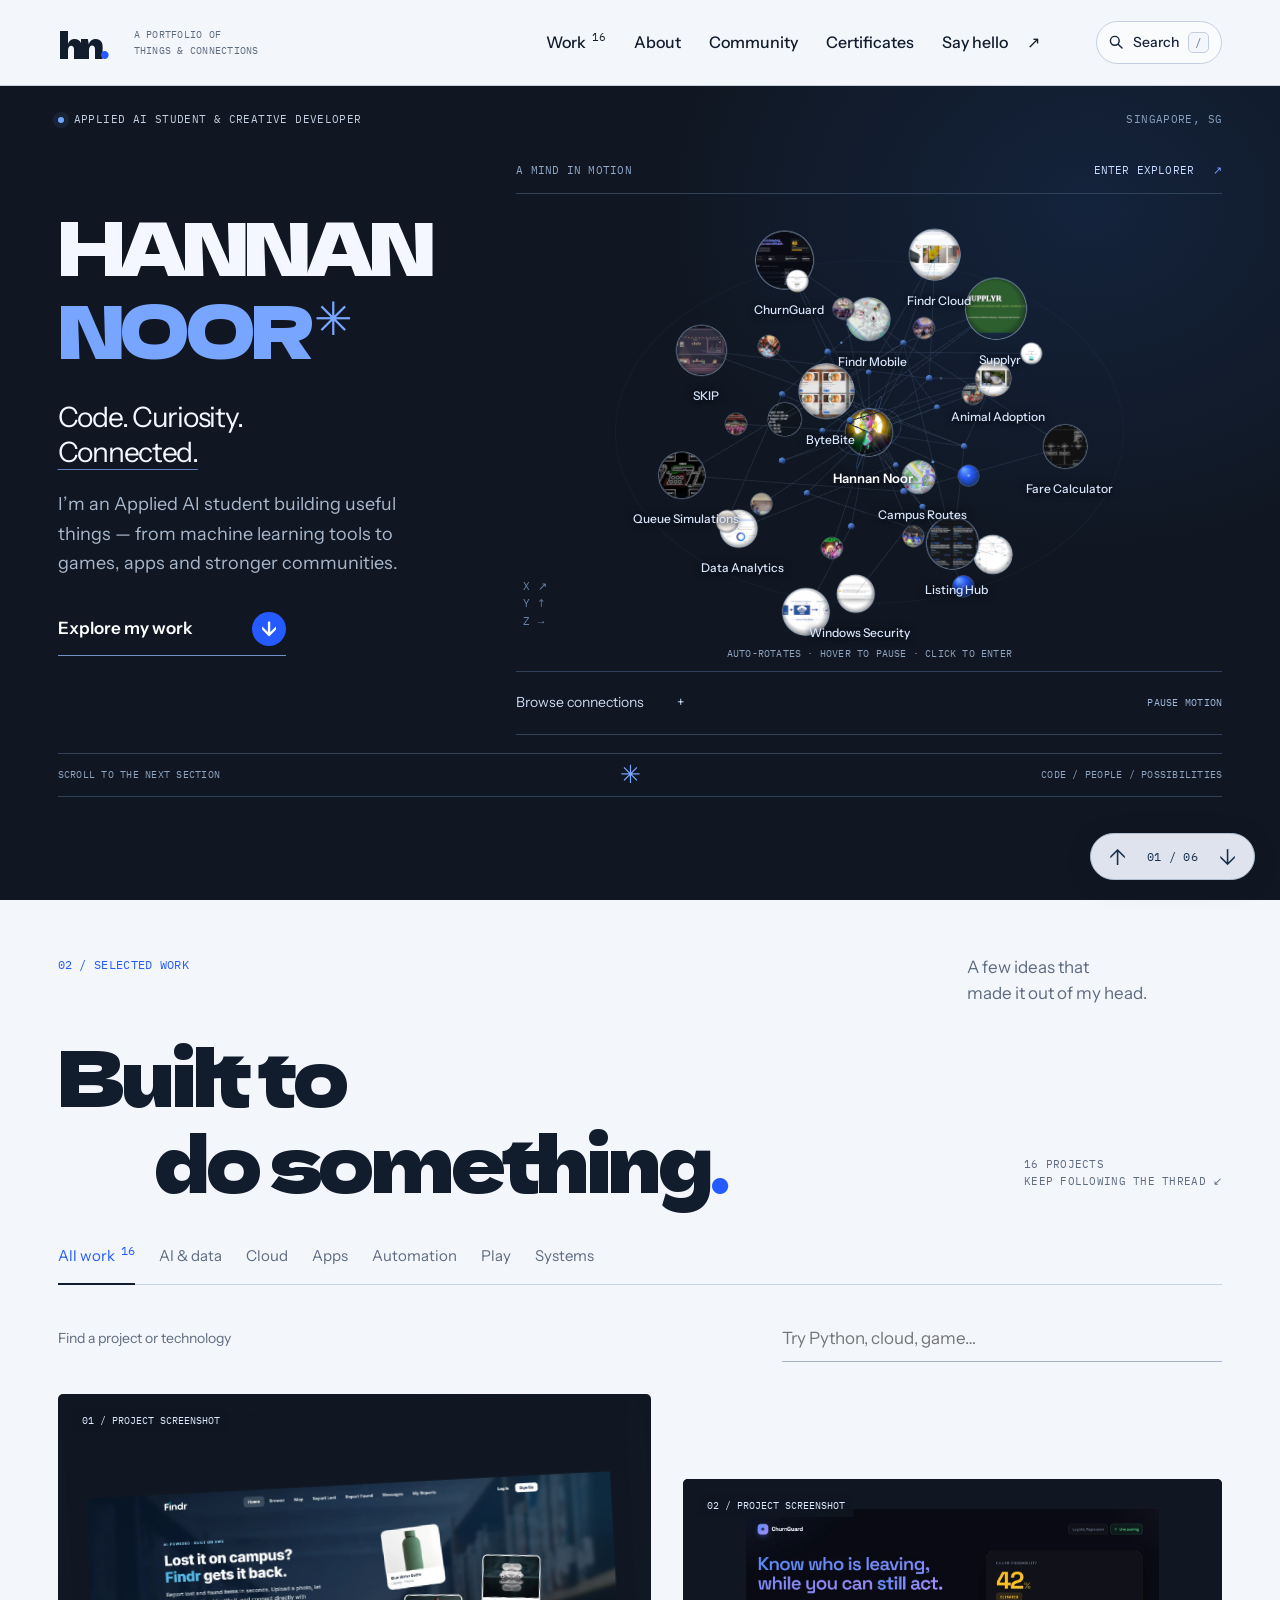
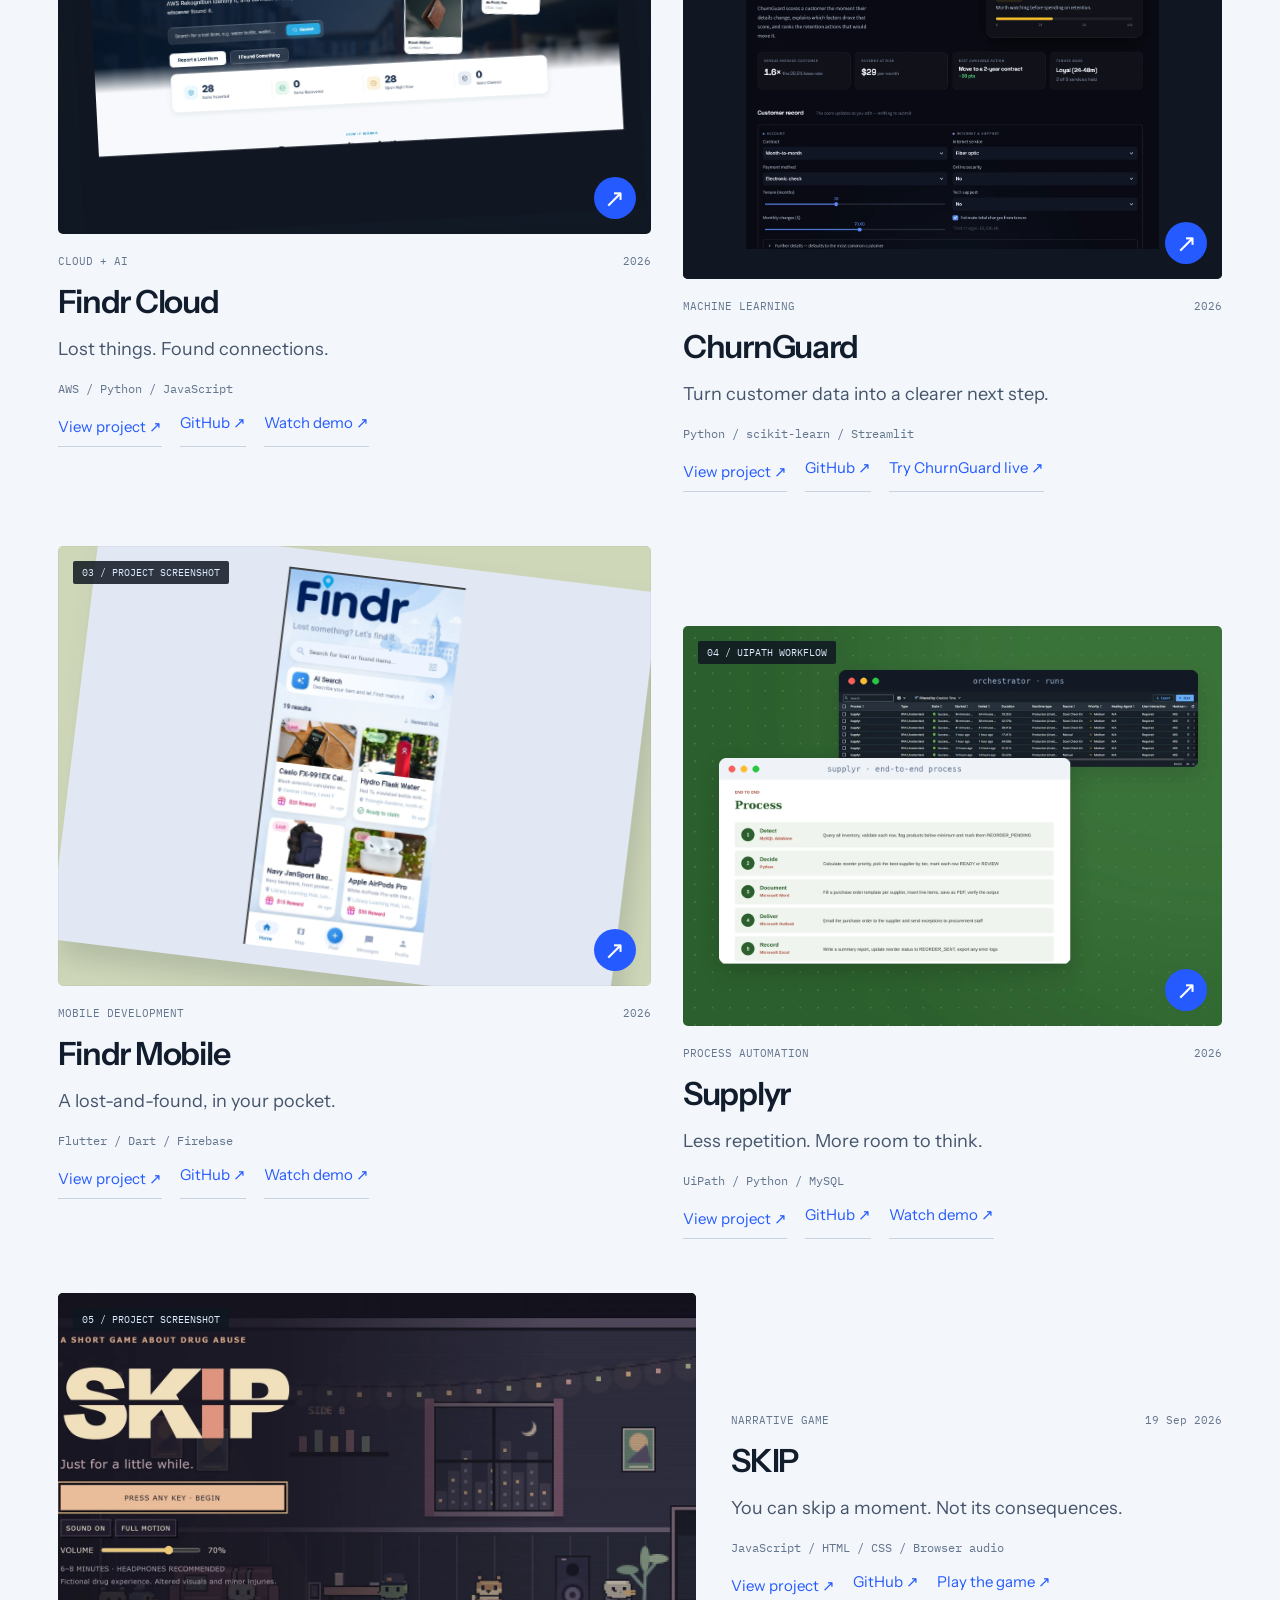
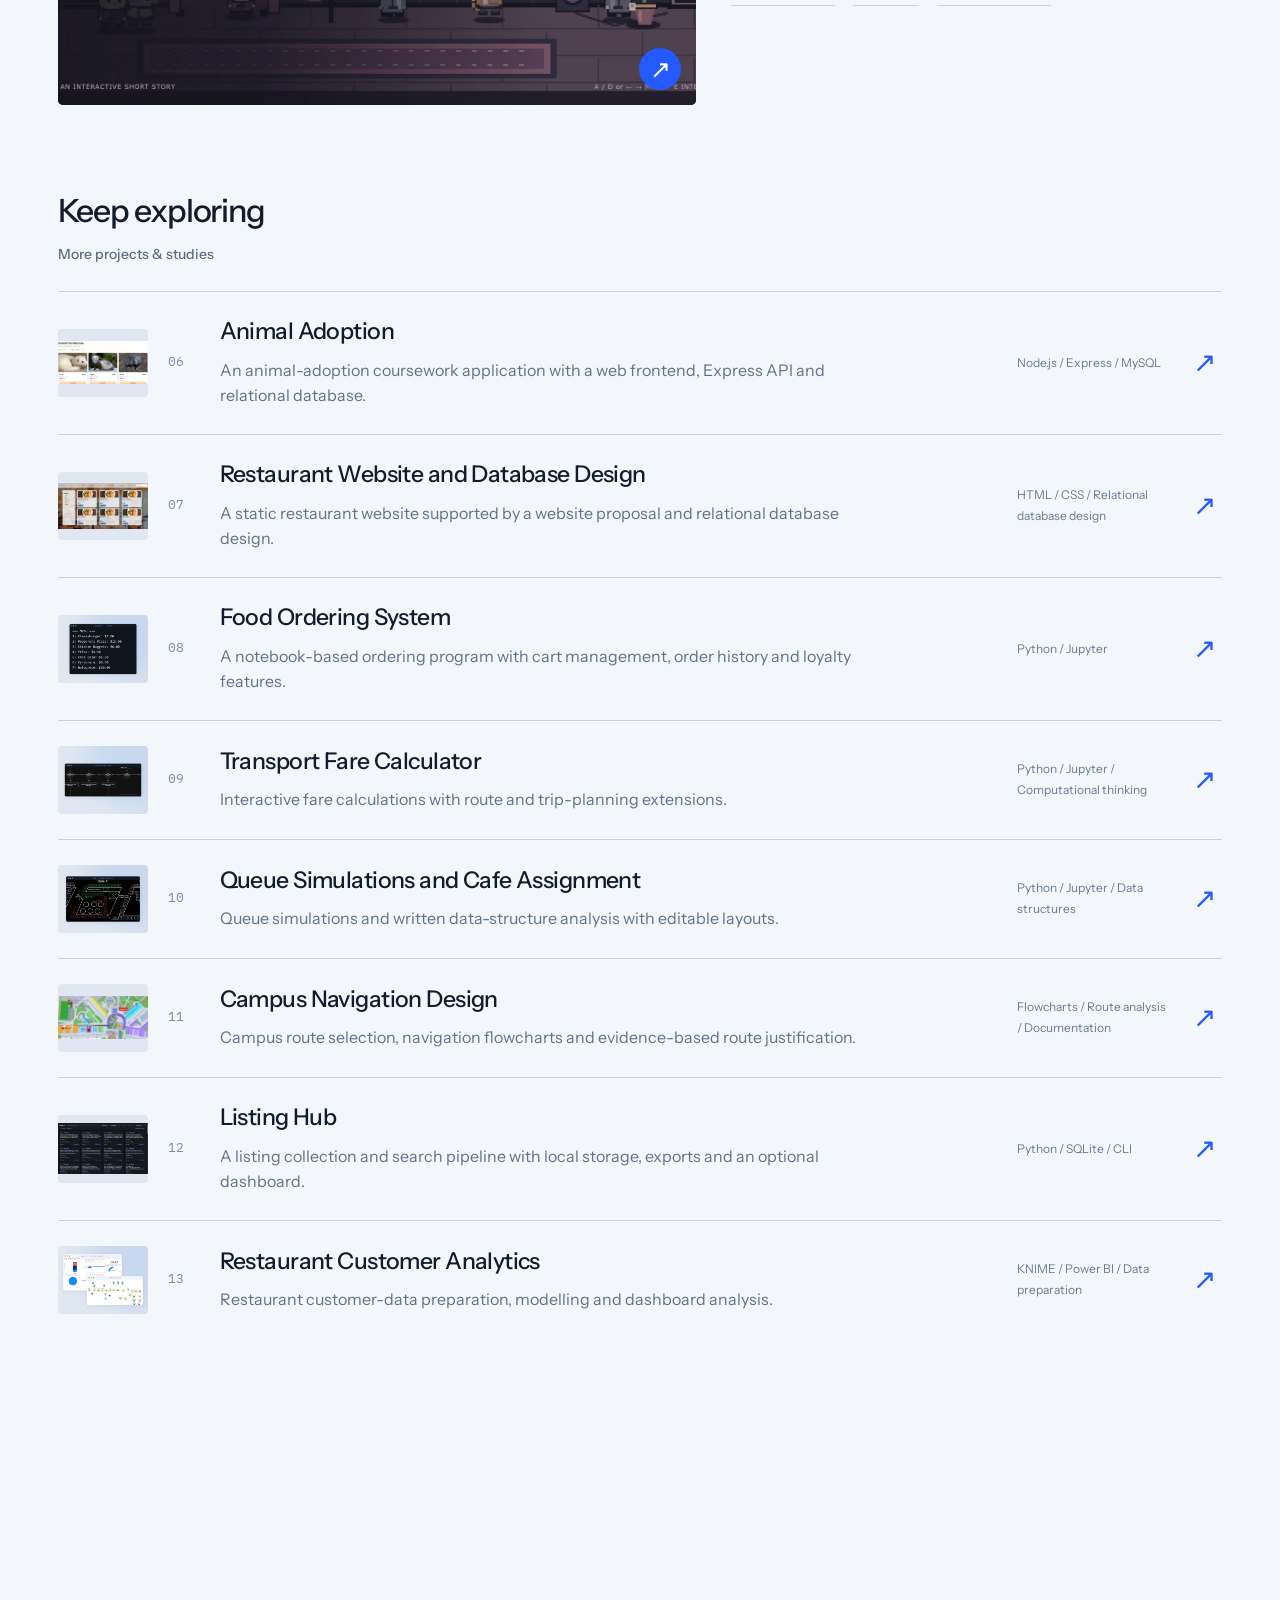
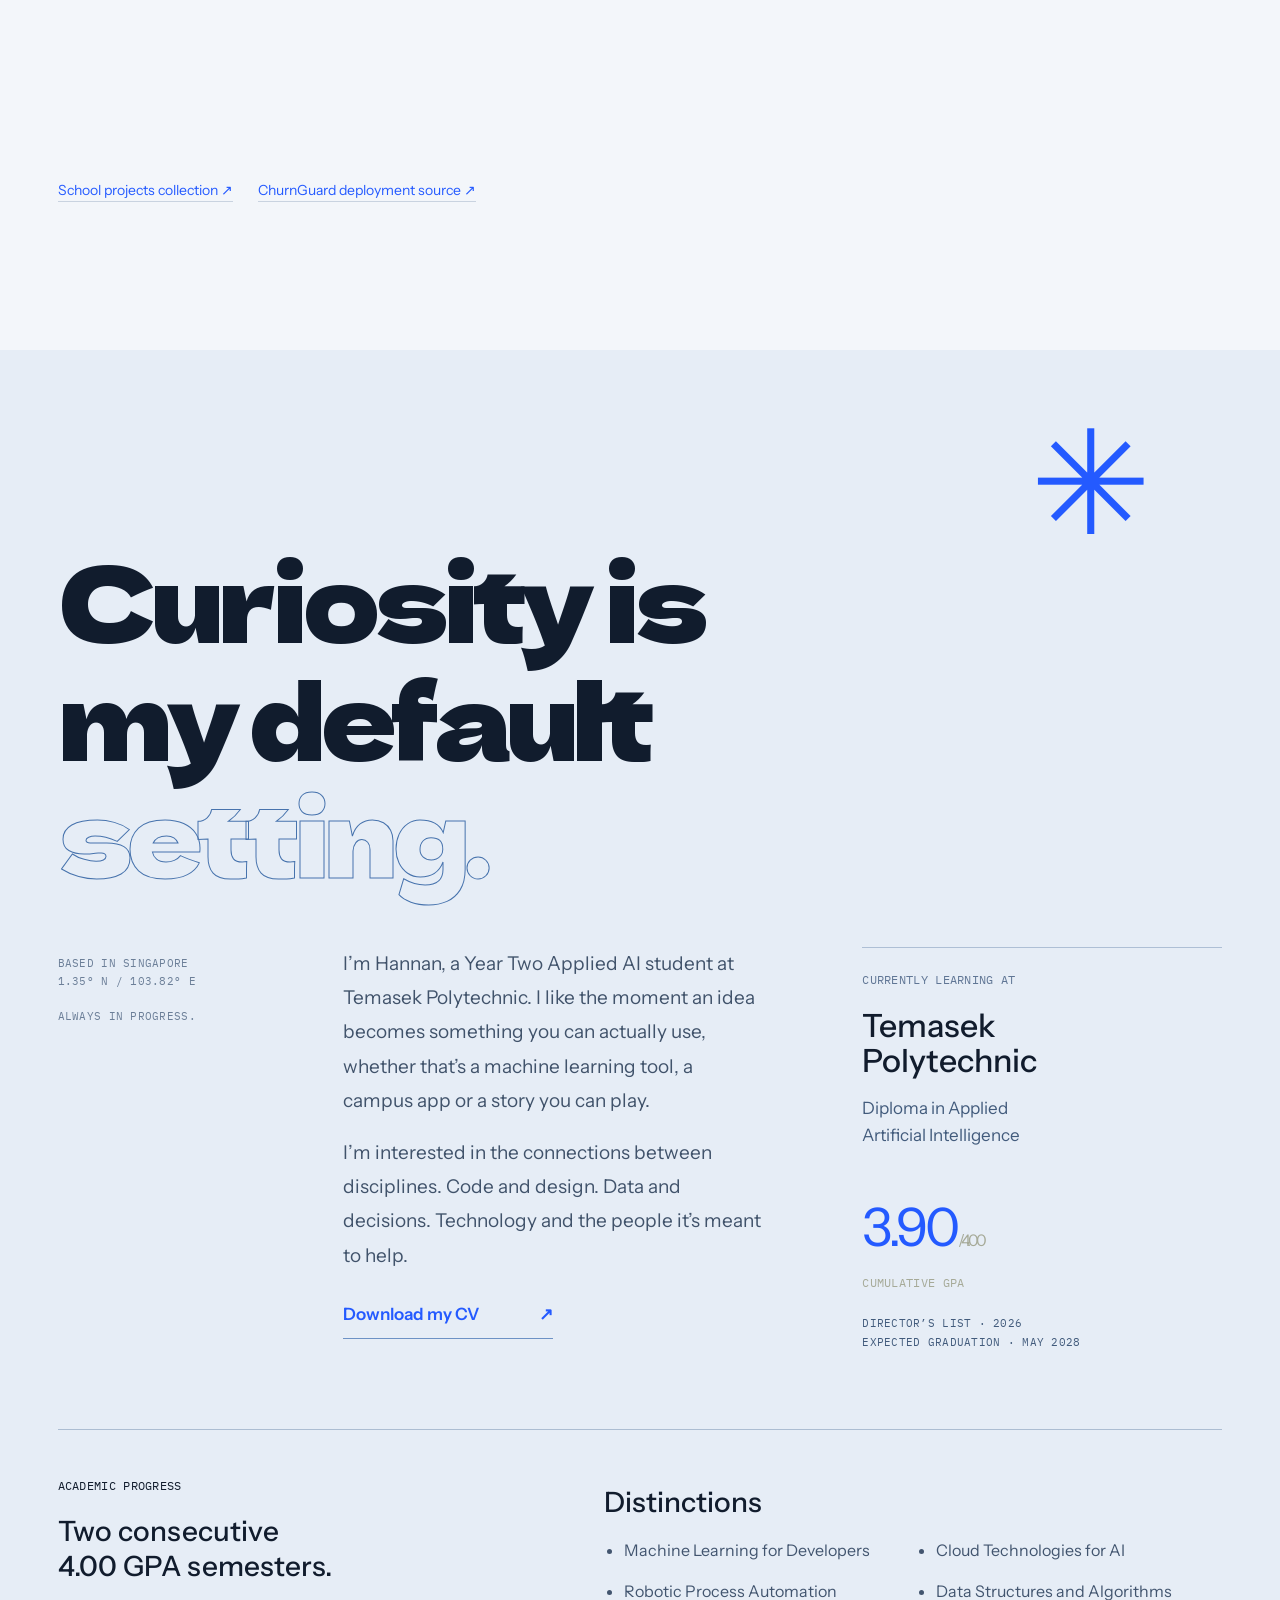
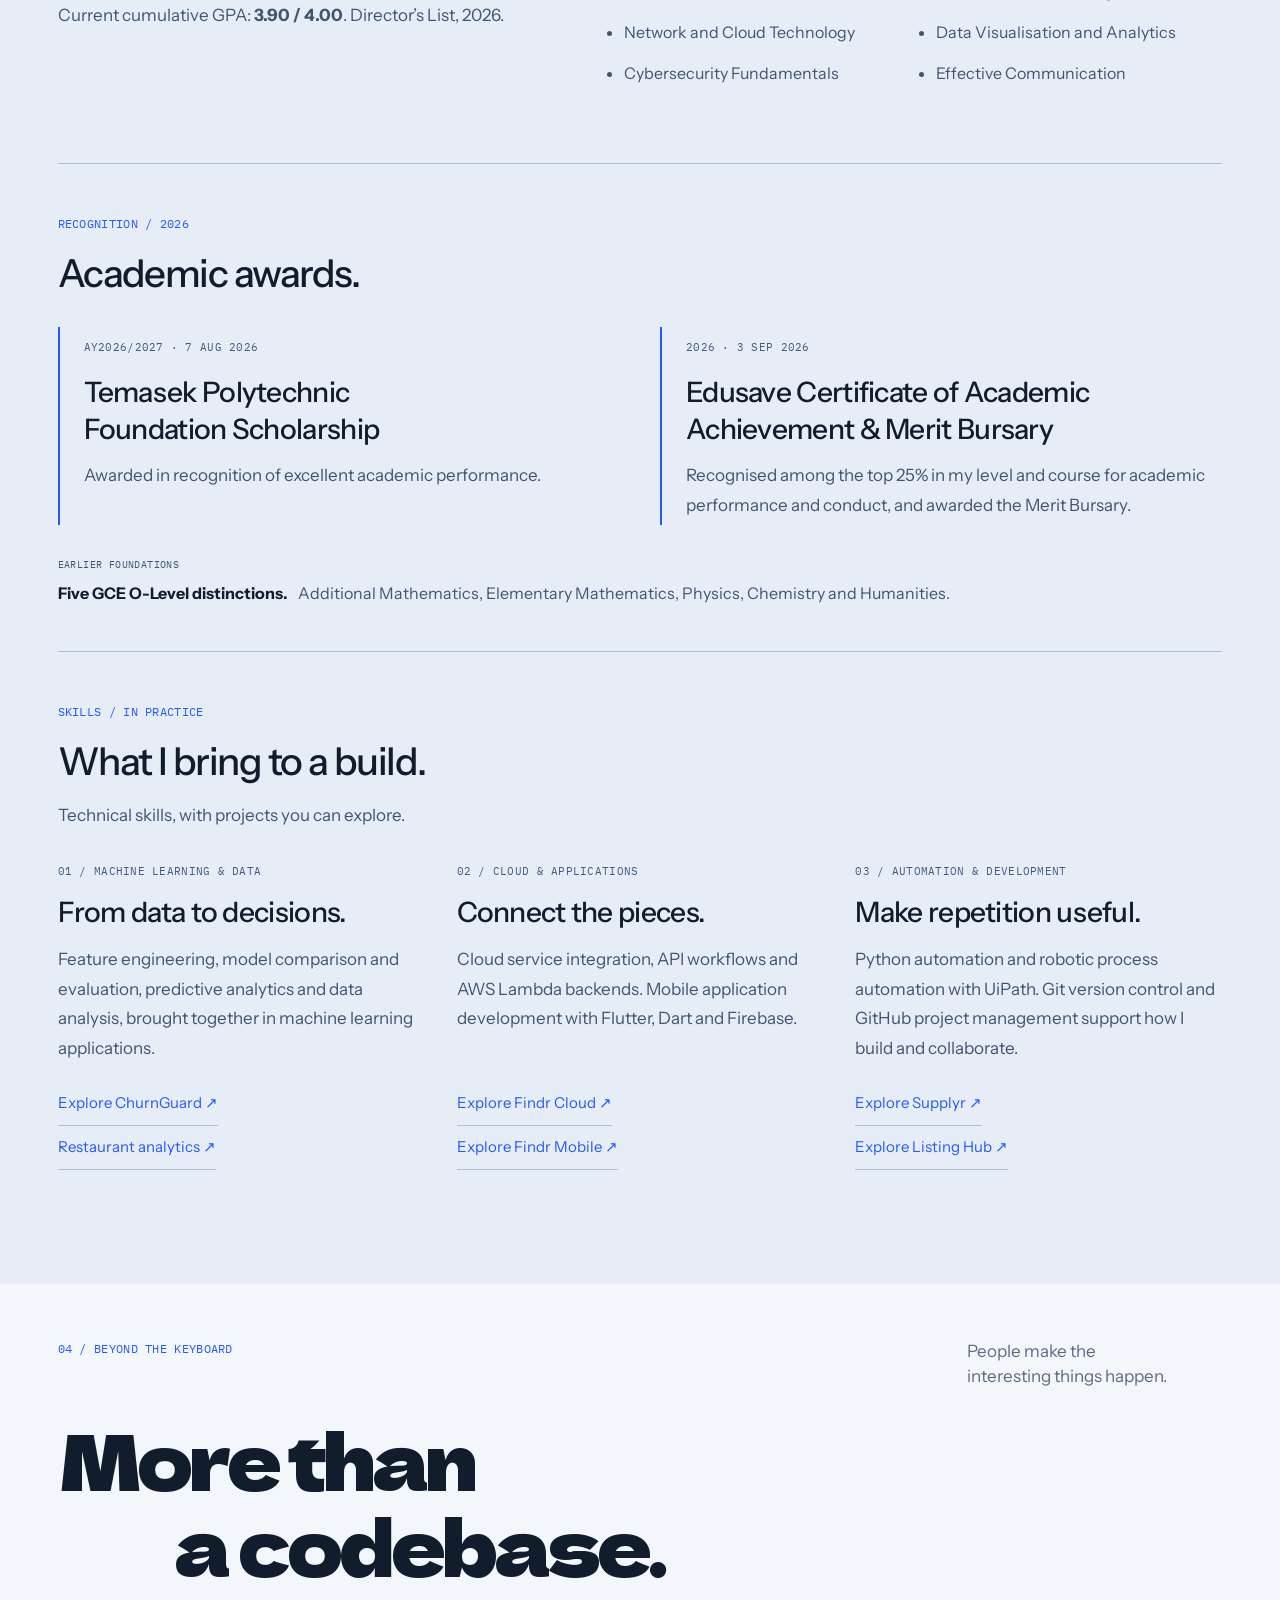
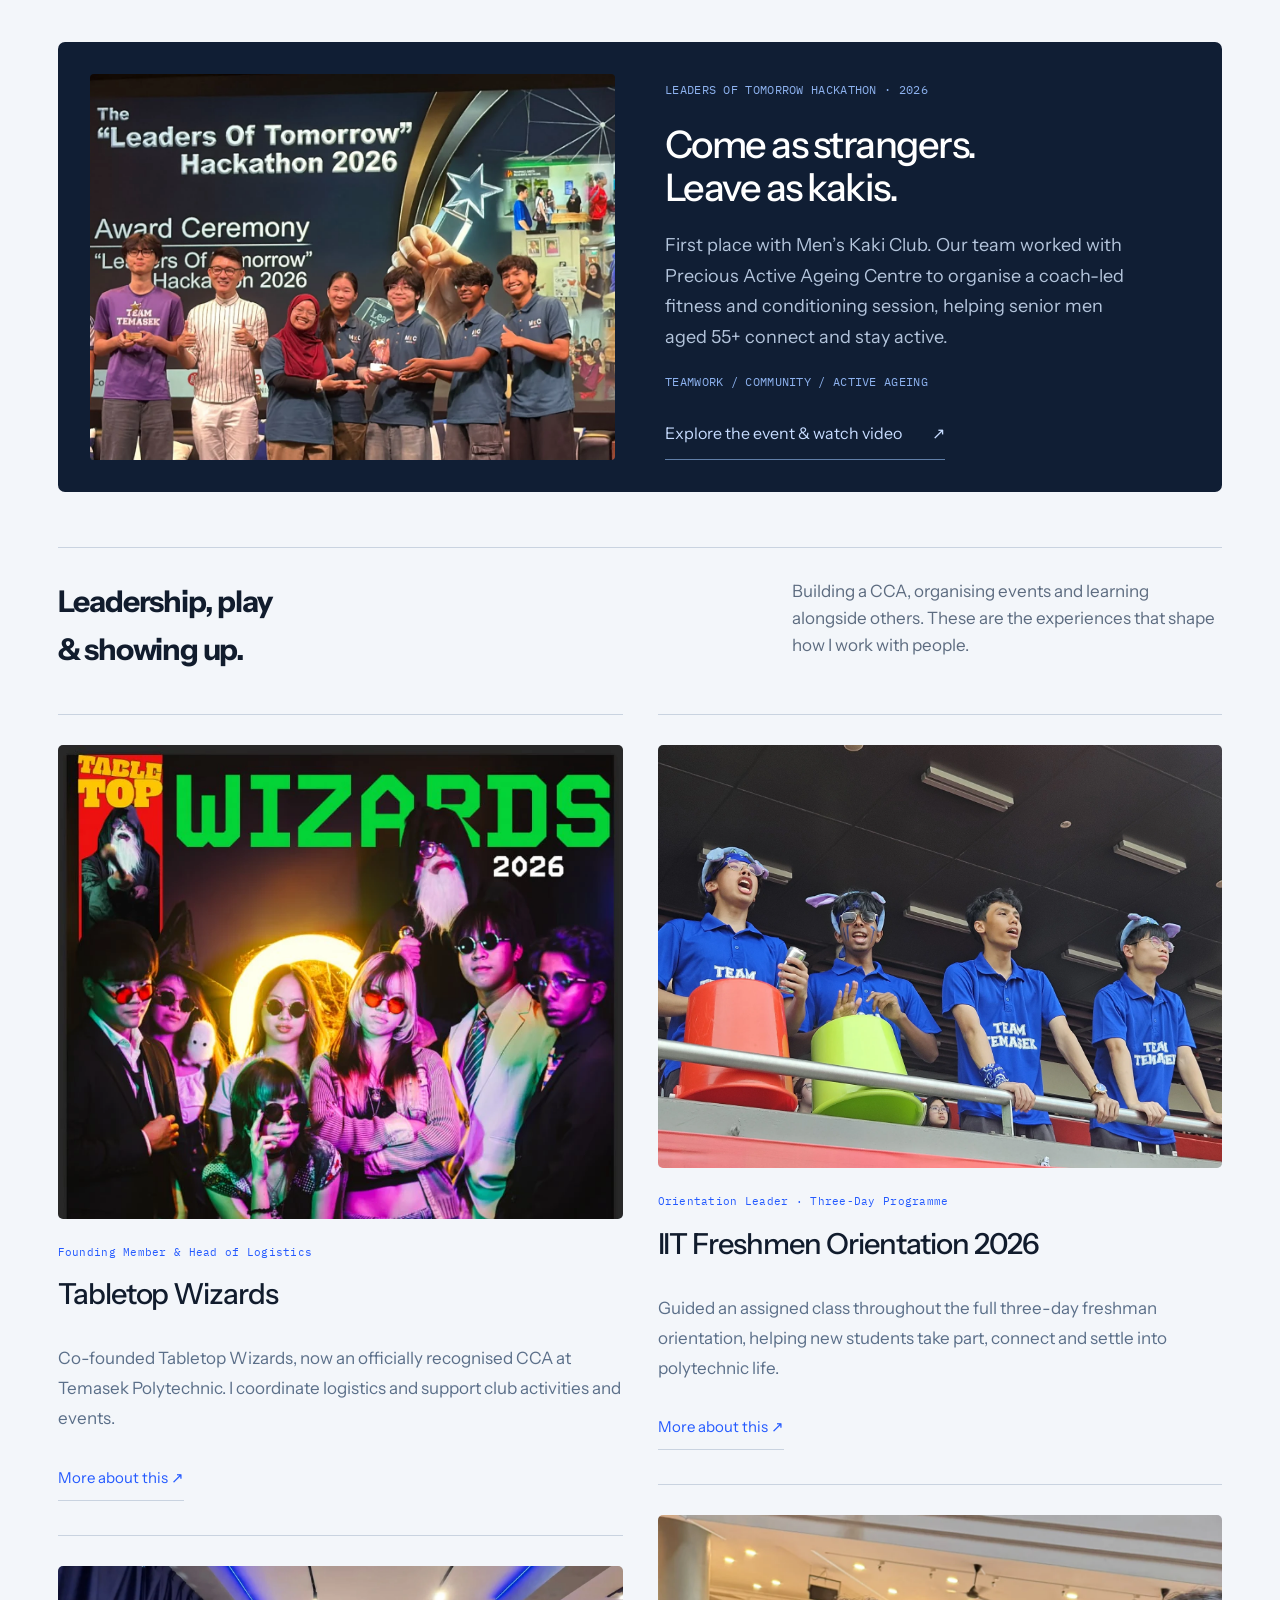
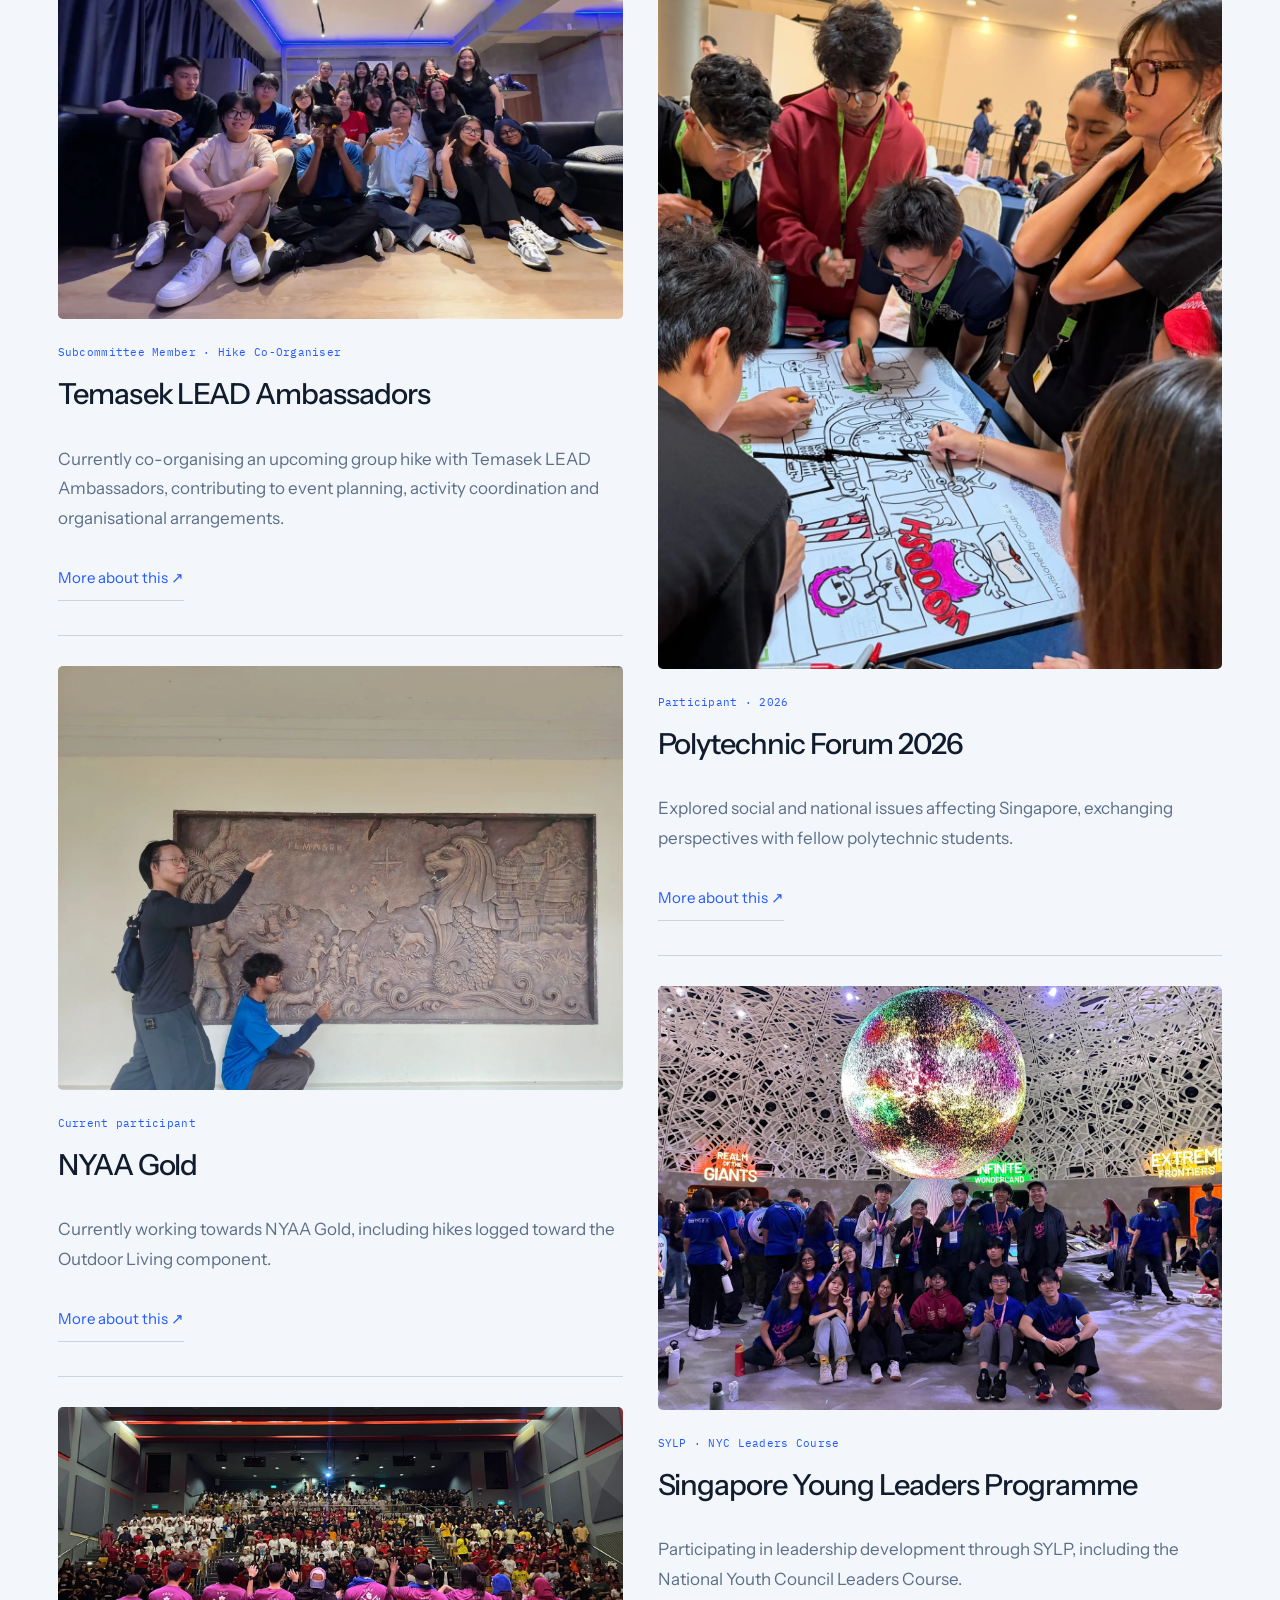
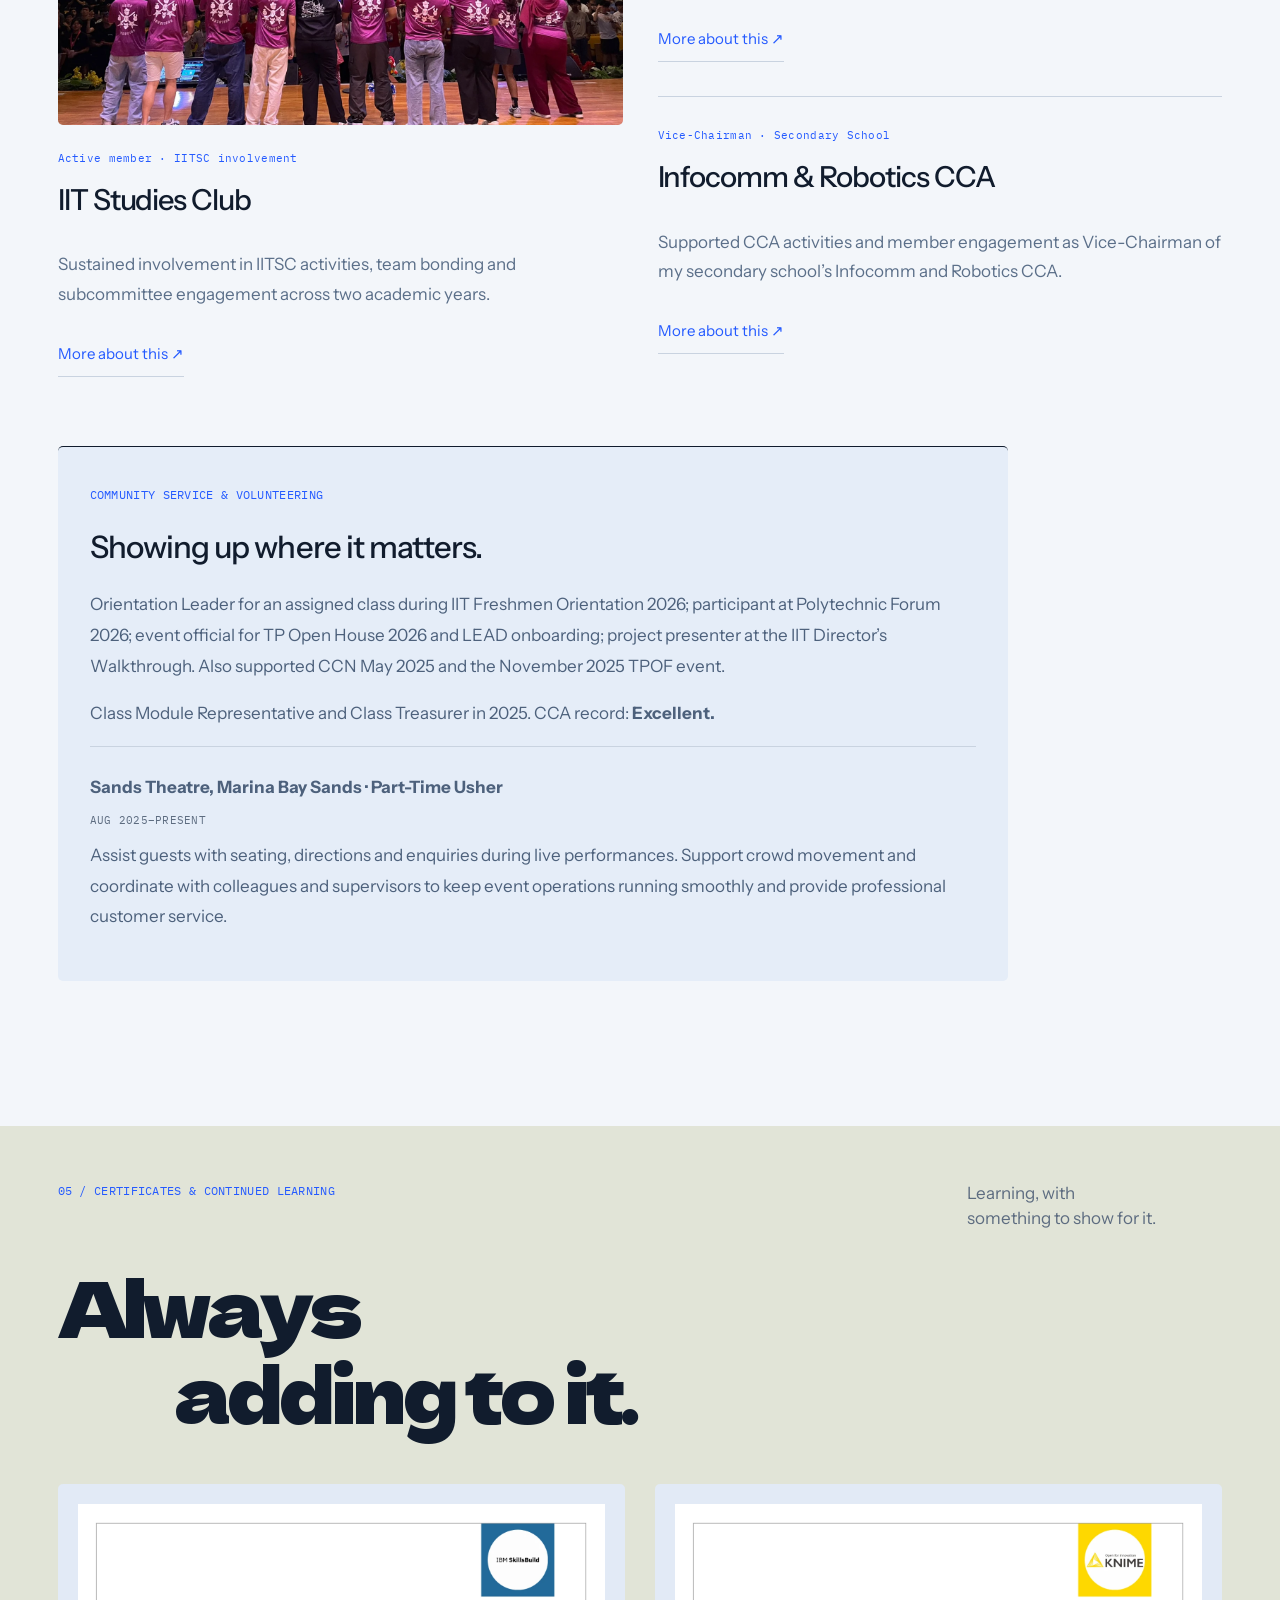
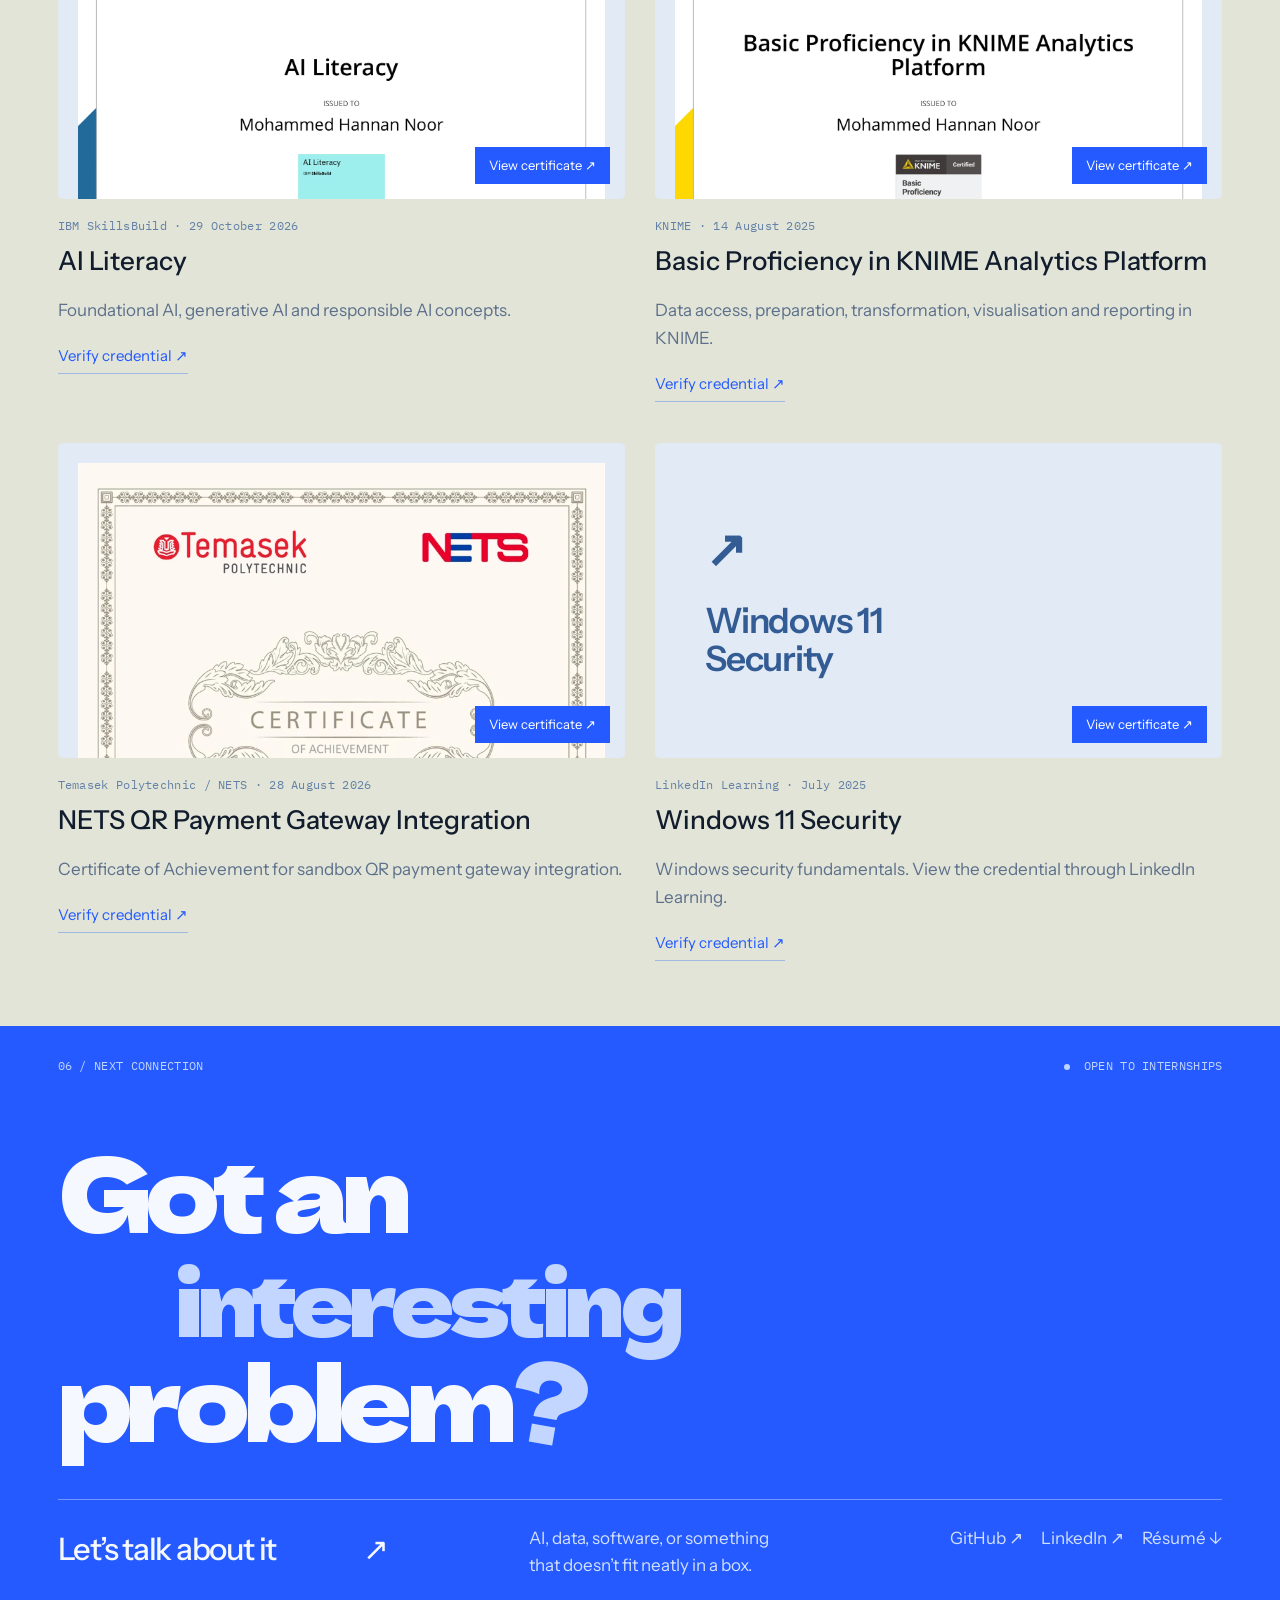
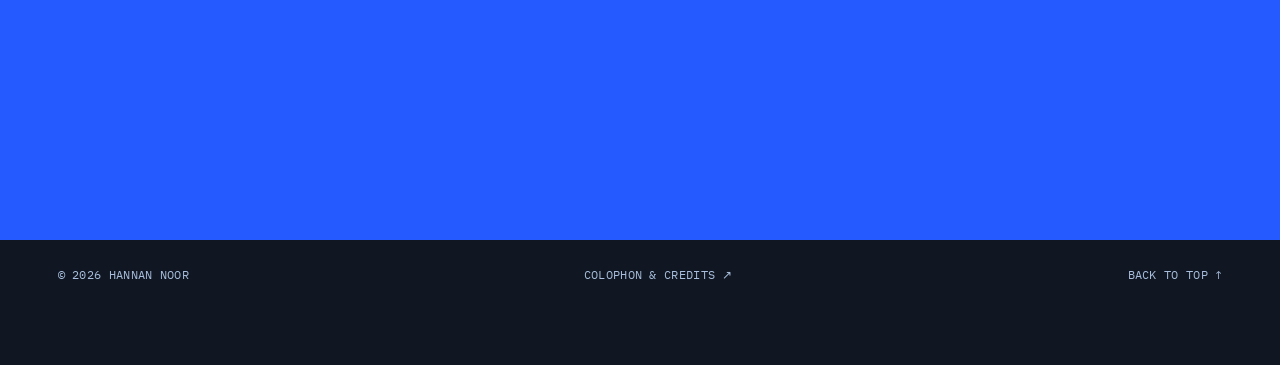
==== index.html @ a6327307 "Morph the explorer canvas into place and add site search - The live 3D canvas now grows from its spo" ====
<!doctype html>
<html lang="en">
<head>
  <meta charset="utf-8"><meta name="viewport" content="width=device-width,initial-scale=1">
  <title>Hannan Noor — Applied AI & Creative Development</title>
  <meta name="description" content="Hannan Noor's portfolio. Explore connected projects in machine learning, cloud, mobile, automation and interactive storytelling.">
  <meta name="theme-color" content="#101722">
  <meta property="og:title" content="Hannan Noor — Ideas into things">
  <meta property="og:description" content="Applied AI, creative development, and the connections between them.">
  <link rel="icon" href="assets/favicon.svg" type="image/svg+xml">
  <link rel="stylesheet" href="fonts.css"><link rel="stylesheet" href="style.css"><link rel="stylesheet" href="revision.css"><link rel="stylesheet" href="direction.css?v=14">
  <script type="importmap">{"imports":{"three":"./vendor/three.module.js"}}</script>
  <script type="module" src="app.js?v=14"></script>
</head>
<body>
  <a class="skip-link" href="#work">Skip to selected work</a>
  <header class="site-header">
    <a href="#home" class="wordmark" aria-label="Hannan Noor home">hn<span class="wordmark-dot">.</span></a>
    <div class="header-note mono">A PORTFOLIO OF<br>THINGS & CONNECTIONS</div>
    <button class="search-trigger" type="button" data-open-search aria-haspopup="dialog" aria-controls="site-search"><svg viewBox="0 0 20 20" aria-hidden="true"><circle cx="8.5" cy="8.5" r="5.5" fill="none" stroke="currentColor" stroke-width="1.8"/><path d="m13 13 4.5 4.5" stroke="currentColor" stroke-width="1.8" stroke-linecap="round"/></svg><span class="search-trigger-label">Search</span><kbd class="mono">/</kbd></button>
    <button class="menu-toggle mono" aria-expanded="false" aria-controls="navigation">MENU <span>+</span></button>
    <nav id="navigation" aria-label="Main navigation"><a href="#work">Work <sup id="project-total">16</sup></a><a href="#about">About</a><a href="#beyond">Community</a><a href="#certificates">Certificates</a><a class="nav-contact" href="#contact">Say hello <span>↗</span></a></nav>
  </header>
  <main>
    <section class="hero section-wrap" id="home" tabindex="-1" aria-labelledby="hero-name">
      <div class="hero-kicker mono"><span class="status-dot"></span> APPLIED AI STUDENT & CREATIVE DEVELOPER <span class="hero-location">SINGAPORE, SG</span></div>
      <div class="hero-grid">
        <div class="hero-copy">
          <h1 id="hero-name" aria-label="Hannan Noor"><span class="name-line"><span>HANNAN</span></span><span class="name-line second"><span>NOOR<span class="name-star" aria-hidden="true">✳</span></span></span></h1>
          <p class="hero-statement">Code. Curiosity.<br><em>Connected.</em></p>
          <p class="hero-intro">I’m an Applied AI student building useful things — from machine learning tools to games, apps and stronger communities.</p>
          <a class="text-link hero-cta" href="#work">Explore my work <span aria-hidden="true">↓</span></a>
          <div class="hero-bottom mono"><span>YEAR TWO · TEMASEK POLYTECHNIC</span><span>OPEN TO INTERNSHIPS ↗</span></div>
        </div>
        <div class="network-zone" id="network-zone" aria-label="Interactive project and skill network">
          <div class="network-heading mono"><span>A MIND IN MOTION</span><button id="expand-network" aria-label="Expand neural network" aria-expanded="false">ENTER EXPLORER <span>↗</span></button></div>
          <div class="network-stage" id="network-stage">
            <div class="network-grid" aria-hidden="true"></div>
            <div id="network-canvas" role="img" aria-label="Rotatable 3D network of Hannan's projects and skills. Use the browse connections control below for keyboard navigation."></div>
            <div id="node-labels" aria-hidden="true"></div>
            <span class="network-axis mono" aria-hidden="true">X ↗<br>Y ↑<br>Z →</span>
            <p id="network-fallback" hidden>The 3D view is unavailable on this device. Use “Browse connections” below to explore every project and skill.</p>
            <div class="network-hint mono" id="network-hint">AUTO-ROTATES · HOVER TO PAUSE · CLICK TO ENTER</div>
          </div>
          <div class="network-toolbar"><button id="browse-toggle" aria-expanded="false" aria-controls="connection-browser">Browse connections <span>+</span></button><div class="network-tools"><button id="pause-network" class="mono" aria-pressed="false">PAUSE MOTION</button><button id="zoom-out" class="zoom-button" aria-label="Zoom out of network">−</button><button id="zoom-in" class="zoom-button" aria-label="Zoom into network">+</button><button id="reset-network" class="mono">RESET ↺</button></div></div>
          <div class="connection-browser" id="connection-browser" hidden><p class="mono">PICK A THREAD</p><div id="node-buttons"></div><div class="trace-controls"><label for="trace-to">Trace a connection to</label><select id="trace-to"><option value="">Choose a node</option></select><button id="trace-button">Trace ↗</button></div><p id="trace-result" class="mono" aria-live="polite"></p></div>
          <div class="network-detail" aria-live="polite" aria-atomic="true"><span class="detail-index mono" id="detail-type">THE BIG PICTURE</span><div><h2 id="detail-title">Nothing here exists in isolation.</h2><p id="detail-description">16 projects. Skills, certificates and community work. Click anywhere in the network to step inside.</p><div id="detail-links"></div></div><img id="detail-image" alt="" hidden></div>
          <button id="close-network" class="close-network mono" hidden>CLOSE EXPLORER ×</button>
        </div>
      </div>
      <div class="hero-rule"><span class="mono">SCROLL TO THE NEXT SECTION</span><span class="tiny-star" aria-hidden="true">✳</span><span class="mono">CODE / PEOPLE / POSSIBILITIES</span></div>
    </section>

    <section class="work section-wrap" id="work" tabindex="-1" aria-labelledby="work-title">
      <div class="section-top reveal"><span class="eyebrow mono">02 / SELECTED WORK</span><p>A few ideas that<br>made it out of my head.</p></div>
      <div class="work-heading reveal"><h2 class="display" id="work-title">Built to<br><span class="indented">do something<span class="orange">.</span></span></h2><span class="work-count mono"><span id="work-total">16 PROJECTS</span><br>KEEP FOLLOWING THE THREAD ↙</span></div>
      <div class="work-filters" role="group" aria-label="Filter selected projects"><button data-filter="all" class="active" aria-pressed="true">All work <sup id="filter-total">16</sup></button><button data-filter="ai" aria-pressed="false">AI & data</button><button data-filter="cloud" aria-pressed="false">Cloud</button><button data-filter="apps" aria-pressed="false">Apps</button><button data-filter="automation" aria-pressed="false">Automation</button><button data-filter="creative" aria-pressed="false">Play</button><button data-filter="systems" aria-pressed="false">Systems</button></div>
      <label class="project-search-label" for="project-search">Find a project or technology<input id="project-search" type="search" placeholder="Try Python, cloud, game…" autocomplete="off"></label><div class="project-grid" id="project-grid"></div><h3 class="archive-heading" id="archive-heading">Keep exploring <span>More projects & studies</span></h3><div id="project-archive"></div><p id="archive-empty" hidden>No projects match that search. Try another technology or category.</p><div id="project-collections"></div><p id="filter-status" class="sr-only" role="status"></p>
    </section>

    <section class="about section-wrap" id="about" tabindex="-1" aria-labelledby="about-title">
      <div class="about-top"><span class="eyebrow mono reveal">03 / THE PERSON BEHIND THE PROJECTS</span><span class="about-symbol" aria-hidden="true">✳</span></div>
      <h2 id="about-title" class="display reveal">Curiosity is<br>my default<br><span class="outline-text">setting.</span></h2>
      <div class="about-bottom"><div class="about-coordinate mono reveal">BASED IN SINGAPORE<br>1.35° N / 103.82° E<br><br>ALWAYS IN PROGRESS.</div><div class="about-story reveal"><p>I’m Hannan, a Year Two Applied AI student at Temasek Polytechnic. I like the moment an idea becomes something you can actually use, whether that’s a machine learning tool, a campus app or a story you can play.</p><p>I’m interested in the connections between disciplines. Code and design. Data and decisions. Technology and the people it’s meant to help.</p><a class="text-link" href="assets/Hannan-Noor-CV.pdf" download>Download my CV <span>↗</span></a></div><div class="education-note reveal"><span class="mono">CURRENTLY LEARNING AT</span><h3>Temasek<br>Polytechnic</h3><p>Diploma in Applied<br>Artificial Intelligence</p><div class="gpa"><strong>3.90<span>/4.00</span></strong><span class="mono">CUMULATIVE GPA</span></div><p class="mono small">DIRECTOR’S LIST · 2026<br>EXPECTED GRADUATION · MAY 2028</p></div></div>
<div class="academic-panel reveal"><div><span class="mono">ACADEMIC PROGRESS</span><h3>Two consecutive<br>4.00 GPA semesters.</h3><p>Current cumulative GPA: <strong>3.90 / 4.00</strong>. Director’s List, 2026.</p></div><div><h3>Distinctions</h3><ul><li>Machine Learning for Developers</li><li>Cloud Technologies for AI</li><li>Robotic Process Automation</li><li>Data Structures and Algorithms</li><li>Network and Cloud Technology</li><li>Data Visualisation and Analytics</li><li>Cybersecurity Fundamentals</li><li>Effective Communication</li></ul></div></div>
      <div class="awards-panel reveal" aria-labelledby="awards-title">
        <div class="panel-heading"><span class="eyebrow mono">RECOGNITION / 2026</span><h3 id="awards-title">Academic awards.</h3></div>
        <div class="awards-grid">
          <article class="award-entry"><span class="mono">AY2026/2027 · 7 AUG 2026</span><h4>Temasek Polytechnic<br>Foundation Scholarship</h4><p>Awarded in recognition of excellent academic performance.</p></article>
          <article class="award-entry"><span class="mono">2026 · 3 SEP 2026</span><h4>Edusave Certificate of Academic Achievement & Merit Bursary</h4><p>Recognised among the top 25% in my level and course for academic performance and conduct, and awarded the Merit Bursary.</p></article>
        </div>
        <p class="school-results"><span class="mono">EARLIER FOUNDATIONS</span><strong>Five GCE O-Level distinctions.</strong> Additional Mathematics, Elementary Mathematics, Physics, Chemistry and Humanities.</p>
      </div>
      <div class="capabilities-panel reveal" aria-labelledby="capabilities-title">
        <div class="panel-heading"><span class="eyebrow mono">SKILLS / IN PRACTICE</span><h3 id="capabilities-title">What I bring to a build.</h3><p>Technical skills, with projects you can explore.</p></div>
        <div class="capability-grid">
          <article><span class="mono">01 / MACHINE LEARNING & DATA</span><h4>From data to decisions.</h4><p>Feature engineering, model comparison and evaluation, predictive analytics and data analysis, brought together in machine learning applications.</p><button data-project="churnguard">Explore ChurnGuard <span aria-hidden="true">↗</span></button><button data-project="restaurant-data-analytics">Restaurant analytics <span aria-hidden="true">↗</span></button></article>
          <article><span class="mono">02 / CLOUD & APPLICATIONS</span><h4>Connect the pieces.</h4><p>Cloud service integration, API workflows and AWS Lambda backends. Mobile application development with Flutter, Dart and Firebase.</p><button data-project="findr-cloud">Explore Findr Cloud <span aria-hidden="true">↗</span></button><button data-project="findr-mobile">Explore Findr Mobile <span aria-hidden="true">↗</span></button></article>
          <article><span class="mono">03 / AUTOMATION & DEVELOPMENT</span><h4>Make repetition useful.</h4><p>Python automation and robotic process automation with UiPath. Git version control and GitHub project management support how I build and collaborate.</p><button data-project="supplyr">Explore Supplyr <span aria-hidden="true">↗</span></button><button data-project="listing-hub">Explore Listing Hub <span aria-hidden="true">↗</span></button></article>
        </div>
      </div>
    </section>

    <section class="beyond section-wrap" id="beyond" tabindex="-1" aria-labelledby="beyond-title">
      <div class="section-top reveal"><span class="eyebrow mono">04 / BEYOND THE KEYBOARD</span><p>People make the<br>interesting things happen.</p></div>
      <h2 id="beyond-title" class="display reveal">More than<br><span class="indented">a codebase.</span></h2>
      <div class="recognition-feature reveal"><img class="recognition-photo" src="assets/mkc-stage.webp" alt="Men’s Kaki Club team receiving first place at Leaders of Tomorrow Hackathon 2026" loading="lazy"><div><span class="mono">LEADERS OF TOMORROW HACKATHON · 2026</span><h3>Come as strangers.<br>Leave as kakis.</h3><p>First place with Men’s Kaki Club. Our team worked with Precious Active Ageing Centre to organise a coach-led fitness and conditioning session, helping senior men aged 55+ connect and stay active.</p><span class="mono feature-caption">TEAMWORK / COMMUNITY / ACTIVE AGEING</span><button class="event-story-button" data-event="mens-kaki-club">Explore the event & watch video <span>↗</span></button></div></div>
      <div class="leadership-intro reveal"><h3>Leadership, play<br>& showing up.</h3><p>Building a CCA, organising events and learning alongside others. These are the experiences that shape how I work with people.</p></div><div id="community-grid" class="community-grid"></div>
      <div class="service-panel reveal"><span class="mono">COMMUNITY SERVICE & VOLUNTEERING</span><h3>Showing up where it matters.</h3><p>Orientation Leader for an assigned class during IIT Freshmen Orientation 2026; participant at Polytechnic Forum 2026; event official for TP Open House 2026 and LEAD onboarding; project presenter at the IIT Director’s Walkthrough. Also supported CCN May 2025 and the November 2025 TPOF event.</p><p>Class Module Representative and Class Treasurer in 2025. CCA record: <strong>Excellent.</strong></p><p class="work-experience"><strong>Sands Theatre, Marina Bay Sands · Part-Time Usher</strong><span class="experience-date mono">AUG 2025–PRESENT</span>Assist guests with seating, directions and enquiries during live performances. Support crowd movement and coordinate with colleagues and supervisors to keep event operations running smoothly and provide professional customer service.</p></div>
    </section>

    <section class="credential-section section-wrap" id="certificates" tabindex="-1" aria-labelledby="certificate-title"><div class="section-top reveal"><span class="eyebrow mono">05 / CERTIFICATES & CONTINUED LEARNING</span><p>Learning, with<br>something to show for it.</p></div><h2 class="display reveal" id="certificate-title">Always<br><span class="indented">adding to it.</span></h2><div id="certificate-grid" class="certificate-grid"></div></section>
    <section class="contact section-wrap" id="contact" tabindex="-1" aria-labelledby="contact-title"><div class="contact-top mono"><span>06 / NEXT CONNECTION</span><span><span class="status-dot"></span> OPEN TO INTERNSHIPS</span></div><h2 id="contact-title" class="display reveal">Got an<br><span>interesting</span><br>problem<span class="contact-question">?</span></h2><div class="contact-bottom"><a class="contact-email" href="mailto:noorhannan125@gmail.com">Let’s talk about it <span>↗</span></a><p>AI, data, software, or something<br>that doesn’t fit neatly in a box.</p><div><a href="https://github.com/hannannoor" target="_blank" rel="noopener noreferrer">GitHub ↗</a><a href="https://www.linkedin.com/in/hannan-noor-875648361/" target="_blank" rel="noopener noreferrer">LinkedIn ↗</a><a href="assets/Hannan-Noor-CV.pdf" download>Résumé ↓</a></div></div></section>
  </main>
  <div class="site-search" id="site-search" role="dialog" aria-modal="true" aria-labelledby="site-search-label" hidden>
    <div class="search-box">
      <label id="site-search-label" class="search-field"><svg viewBox="0 0 20 20" aria-hidden="true"><circle cx="8.5" cy="8.5" r="5.5" fill="none" stroke="currentColor" stroke-width="1.8"/><path d="m13 13 4.5 4.5" stroke="currentColor" stroke-width="1.8" stroke-linecap="round"/></svg><span class="sr-only">Search projects, skills, community and certificates</span><input id="site-search-input" type="search" role="combobox" aria-expanded="true" aria-controls="site-search-results" aria-autocomplete="list" autocomplete="off" spellcheck="false" placeholder="Search projects, skills, activities…"><kbd class="mono">ESC</kbd></label>
      <p class="search-status mono" id="site-search-status" aria-live="polite"></p>
      <ul class="search-results" id="site-search-results" role="listbox" aria-label="Results"></ul>
      <p class="search-help mono"><span>↑↓ move</span><span>↵ open</span><span>⇧↵ show in network</span></p>
    </div>
  </div>
  <nav class="section-pager" aria-label="Section navigation"><button id="section-previous" aria-label="Previous section">↑</button><span id="section-count" class="mono">01 / 06</span><button id="section-next" aria-label="Next section">↓</button></nav>
  <footer class="site-footer section-wrap"><span class="mono">© 2026 HANNAN NOOR</span><a href="credits.html" class="mono">COLOPHON & CREDITS ↗</a><a class="mono" href="#home">BACK TO TOP ↑</a></footer>
  <dialog id="project-dialog" aria-labelledby="dialog-title"><button id="close-project" class="dialog-close" aria-label="Close project">×</button><div id="dialog-content"></div></dialog>
  <noscript><p class="noscript-note">Enable JavaScript for the interactive explorer and case studies. You can still browse <a href="https://github.com/hannannoor">all project source on GitHub</a> and download the CV above.</p></noscript>
</body></html>
---- fonts.css ----
@font-face {
  font-family: 'Dela Gothic One';
  font-style: normal;
  font-weight: 400;
  font-display: swap;
  src: url(assets/dela-0.woff2) format('woff2');
  unicode-range: U+20-7e;
}
@font-face {
  font-family: 'Instrument Sans';
  font-style: normal;
  font-weight: 400;
  font-stretch: 100%;
  font-display: swap;
  src: url(assets/instrument-0.woff2) format('woff2');
  unicode-range: U+0000-00FF, U+0131, U+0152-0153, U+02BB-02BC, U+02C6, U+02DA, U+02DC, U+0304, U+0308, U+0329, U+2000-206F, U+20AC, U+2122, U+2191, U+2193, U+2212, U+2215, U+FEFF, U+FFFD;
}
@font-face {
  font-family: 'Instrument Sans';
  font-style: normal;
  font-weight: 500;
  font-stretch: 100%;
  font-display: swap;
  src: url(assets/instrument-1.woff2) format('woff2');
  unicode-range: U+0000-00FF, U+0131, U+0152-0153, U+02BB-02BC, U+02C6, U+02DA, U+02DC, U+0304, U+0308, U+0329, U+2000-206F, U+20AC, U+2122, U+2191, U+2193, U+2212, U+2215, U+FEFF, U+FFFD;
}
@font-face {
  font-family: 'Instrument Sans';
  font-style: normal;
  font-weight: 600;
  font-stretch: 100%;
  font-display: swap;
  src: url(assets/instrument-2.woff2) format('woff2');
  unicode-range: U+0000-00FF, U+0131, U+0152-0153, U+02BB-02BC, U+02C6, U+02DA, U+02DC, U+0304, U+0308, U+0329, U+2000-206F, U+20AC, U+2122, U+2191, U+2193, U+2212, U+2215, U+FEFF, U+FFFD;
}
@font-face {
  font-family: 'Instrument Sans';
  font-style: normal;
  font-weight: 700;
  font-stretch: 100%;
  font-display: swap;
  src: url(assets/instrument-3.woff2) format('woff2');
  unicode-range: U+0000-00FF, U+0131, U+0152-0153, U+02BB-02BC, U+02C6, U+02DA, U+02DC, U+0304, U+0308, U+0329, U+2000-206F, U+20AC, U+2122, U+2191, U+2193, U+2212, U+2215, U+FEFF, U+FFFD;
}
@font-face {
  font-family: 'IBM Plex Mono';
  font-style: normal;
  font-weight: 400;
  font-display: swap;
  src: url(assets/plex-0.woff2) format('woff2');
  unicode-range: U+0000-00FF, U+0131, U+0152-0153, U+02BB-02BC, U+02C6, U+02DA, U+02DC, U+0304, U+0308, U+0329, U+2000-206F, U+20AC, U+2122, U+2191, U+2193, U+2212, U+2215, U+FEFF, U+FFFD;
}
@font-face {
  font-family: 'IBM Plex Mono';
  font-style: normal;
  font-weight: 500;
  font-display: swap;
  src: url(assets/plex-1.woff2) format('woff2');
  unicode-range: U+0000-00FF, U+0131, U+0152-0153, U+02BB-02BC, U+02C6, U+02DA, U+02DC, U+0304, U+0308, U+0329, U+2000-206F, U+20AC, U+2122, U+2191, U+2193, U+2212, U+2215, U+FEFF, U+FFFD;
}
---- style.css ----
:root{--paper:#f0ede5;--ink:#20211f;--muted:#686961;--accent:#e94621;--line:#bdbdb1;--dark:#20241f;--white:#faf8f2;--display:'Dela Gothic One',sans-serif;--body:'Instrument Sans',sans-serif;--mono:'IBM Plex Mono',monospace;--gutter:clamp(22px,5vw,88px)}
*{box-sizing:border-box}html{scroll-behavior:smooth;scroll-padding-top:100px}body{margin:0;background:var(--paper);color:var(--ink);font-family:var(--body);-webkit-font-smoothing:antialiased}::selection{background:var(--accent);color:var(--white)}button,a,input,select{-webkit-tap-highlight-color:transparent}a{color:inherit;text-decoration:none}button,select{font:inherit;color:inherit}button{cursor:pointer}button:disabled{cursor:default}button{border:0;background:none}a:focus-visible,button:focus-visible,select:focus-visible{outline:2px solid var(--accent);outline-offset:5px}button:hover,a:hover{text-decoration:none}.mono{font:400 10px/1.6 var(--mono);letter-spacing:.045em}.section-wrap{padding-left:var(--gutter);padding-right:var(--gutter)}.display{font-family:var(--display);font-size:clamp(44px,6.4vw,104px);line-height:1.08;font-weight:400;letter-spacing:-.055em;margin:0}.indented{display:inline-block;margin-left:10%}.orange{color:var(--accent)}.sr-only{position:absolute;width:1px;height:1px;overflow:hidden;clip-path:inset(50%)}[hidden]{display:none!important}.skip-link{position:fixed;top:12px;left:20px;transform:translateY(-200%);z-index:300;background:var(--ink);color:var(--paper);padding:14px}.skip-link:focus{transform:none}.site-header{height:100px;display:flex;align-items:center;padding:0 var(--gutter);gap:36px;border-bottom:1px solid var(--line)}.wordmark{font-family:var(--display);font-size:35px;line-height:1;letter-spacing:-4px}.wordmark-dot{color:var(--accent)}.header-note{font-size:8px;line-height:1.5}.site-header nav{display:flex;align-items:center;gap:34px;margin-left:auto;font-size:13px;font-weight:500}.site-header nav a{position:relative}.site-header nav a:after{content:'';position:absolute;bottom:-6px;left:0;width:100%;height:1px;background:currentColor;transform:scaleX(0);transform-origin:left;transition:transform .25s}.site-header nav a:hover:after{transform:scaleX(1)}sup{font:9px var(--mono);vertical-align:super;margin-left:3px}.nav-contact{margin-left:24px}.nav-contact span{margin-left:16px}.menu-toggle{display:none}.hero{padding-top:32px}.hero-kicker{display:flex;gap:10px;align-items:center;font-size:9px}.hero-location{margin-left:auto}.status-dot{display:inline-block;background:var(--accent);width:6px;height:6px;border-radius:50%;box-shadow:0 0 0 4px #e9462110;animation:breathe 3s ease-in-out infinite}.hero-grid{display:grid;grid-template-columns:1fr 1.03fr;gap:3vw;align-items:start;padding:40px 0 30px}.hero-copy{padding-top:8px;min-width:0}h1{margin:0 0 26px;font:400 clamp(60px,7.7vw,126px)/1.07 var(--display);letter-spacing:-.065em}.name-line{display:block;overflow:hidden;padding-bottom:.05em}.name-line>span{display:block;animation:name-rise 1.1s cubic-bezier(.16,1,.3,1) both}.name-line.second>span{animation-delay:.11s}.second{color:var(--accent)}.name-star{display:inline-block;font-family:Arial,sans-serif;font-size:.8em;margin-left:.08em;vertical-align:top;line-height:1.05;animation:star-enter 1.4s cubic-bezier(.16,1,.3,1) .1s both}.hero-statement{font-size:clamp(22px,2.2vw,34px);line-height:1.2;letter-spacing:-.04em;margin:0 0 20px}.hero-statement em{font-style:normal;text-decoration:underline;text-decoration-thickness:1px;text-underline-offset:5px}.hero-intro{max-width:310px;color:var(--muted);font-size:14px;line-height:1.6;margin:0 0 20px}.text-link{display:inline-flex;align-items:center;justify-content:space-between;gap:60px;border-bottom:1px solid var(--ink);padding:9px 0;font-size:13px;font-weight:600}.text-link span{transition:transform .3s}.text-link:hover span{transform:translate(4px,3px)}.hero-bottom{display:flex;flex-direction:column;gap:2px;margin-top:28px;font-size:8px;color:var(--muted)}.hero-bottom span:last-child{color:var(--accent)}.hero-rule{padding:15px 0;display:flex;justify-content:space-between;align-items:center;border-top:1px solid var(--line);border-bottom:1px solid var(--line)}.hero-rule .mono{font-size:8px}.tiny-star{font:22px Arial;animation:slow-turn 24s linear infinite}.network-zone{position:relative;min-width:0;padding-top:3px}.network-heading{display:flex;justify-content:space-between;align-items:center;padding:4px 0 12px;font-size:8px;border-bottom:1px solid var(--line)}.network-heading button{font:inherit;padding:0}.network-heading button span{margin-left:7px}.network-stage{position:relative;height:clamp(300px,31vw,460px);min-height:300px;isolation:isolate}.network-grid{position:absolute;inset:0;z-index:-1;background-image:radial-gradient(#b4b5aa 0.65px,transparent .65px);background-size:22px 22px;mask-image:radial-gradient(ellipse at center,black 10%,transparent 70%)}#network-canvas{width:100%;height:100%;touch-action:pan-y}#network-canvas canvas{width:100%;height:100%;display:block;touch-action:pan-y;cursor:grab}#network-canvas canvas:active{cursor:grabbing}#node-labels{position:absolute;inset:0;pointer-events:none;overflow:hidden}.node-label{position:absolute;left:0;top:0;white-space:nowrap;font:9px var(--mono);padding:3px 5px;background:#f0ede5e6;transition:opacity .25s;color:var(--muted)}.node-label.core-label{font-size:10px;color:var(--ink);font-weight:500;letter-spacing:.05em}.node-label.selected-label{color:var(--accent);font-weight:500}.node-label.project-label{color:var(--ink)}.network-axis{position:absolute;bottom:43px;left:7px;font-size:8px;color:#939488}.network-hint{position:absolute;bottom:12px;left:0;right:0;text-align:center;font-size:7px;color:var(--muted);pointer-events:none}.network-toolbar{display:flex;justify-content:space-between;padding:11px 0;border-top:1px solid var(--line);border-bottom:1px solid var(--line)}.network-toolbar>button:first-child{font-size:11px;padding:0}.network-toolbar>button:first-child span{display:inline-block;margin-left:30px;transition:transform .3s}.network-toolbar>button[aria-expanded=true] span{transform:rotate(45deg)}.network-toolbar>.mono{font-size:8px}.network-detail{display:grid;grid-template-columns:82px 1fr;gap:16px;padding-top:18px;min-height:100px}.detail-index{font-size:7px;color:var(--accent);max-width:70px}.network-detail h2{font-size:16px;line-height:1.2;font-weight:500;letter-spacing:-.02em;margin:0 0 7px}.network-detail p{font-size:11px;line-height:1.6;color:var(--muted);max-width:310px;margin:0}.network-detail #detail-links{font-size:10px;line-height:1.6;margin-top:8px;display:flex;gap:18px}.network-detail #detail-links button{padding:0;text-decoration:underline;text-underline-offset:3px}.network-detail img{grid-column:2;width:100%;max-height:170px;object-fit:contain;object-position:left top;background:#dedfd5;margin:5px 0 12px}.connection-browser{padding:12px 0;border-bottom:1px solid var(--line)}.connection-browser>p{font-size:8px}.connection-browser #node-buttons{display:flex;gap:6px;flex-wrap:wrap}.connection-browser #node-buttons button{font-size:11px;padding:6px 9px;border:1px solid var(--line);transition:background .2s}.connection-browser #node-buttons button.active{background:var(--ink);color:var(--paper);border-color:var(--ink)}.trace-controls{display:flex;gap:8px;align-items:center;margin-top:15px;font-size:10px}.trace-controls select{min-width:0;width:130px;background:transparent;border:1px solid var(--line);padding:4px;font-size:10px}.trace-controls button{padding:5px 8px;background:var(--ink);color:var(--paper);white-space:nowrap}.trace-controls label{max-width:85px}#trace-result{font-size:8px;margin-bottom:0;overflow-wrap:anywhere}#network-fallback{position:absolute;left:12%;right:12%;top:30%;font-size:14px;line-height:1.7;text-align:center}.network-zone.fullscreen{position:fixed;inset:0;z-index:200;background:var(--paper);padding:28px var(--gutter);display:grid;grid-template-columns:1fr 310px;grid-template-rows:30px minmax(0,1fr) auto;gap:18px;overflow:auto}.fullscreen .network-heading{grid-column:1/-1;padding-right:150px}.fullscreen .network-stage{height:100%;min-height:300px;grid-row:2;grid-column:1}.fullscreen .network-toolbar{grid-row:3;grid-column:1}.fullscreen .network-detail{grid-row:2;grid-column:2;display:block;padding-top:38px}.fullscreen .detail-index{display:block;max-width:none;margin-bottom:15px}.fullscreen .network-detail h2{font-size:29px}.fullscreen .network-detail p{font-size:14px}.fullscreen .network-detail img{max-height:300px;display:block;margin-top:20px}.fullscreen .connection-browser{grid-column:2;grid-row:3}.close-network{position:absolute;right:var(--gutter);top:30px;font-size:9px}.fullscreen .network-hint{font-size:9px}.fullscreen .node-label{font-size:11px}.body-locked{overflow:hidden}
.work{padding-top:94px;padding-bottom:108px}.section-top{display:flex;justify-content:space-between;gap:20px;align-items:start;margin-bottom:33px}.eyebrow{font-size:9px}.section-top>p{font-size:13px;line-height:1.5;color:var(--muted);margin:0;width:205px}.work-heading{display:flex;align-items:end;justify-content:space-between;margin-bottom:34px}.work-count{font-size:8px;color:var(--muted);padding-bottom:12px}.work-filters{display:flex;flex-wrap:wrap;gap:24px;border-bottom:1px solid var(--line);margin:0 0 30px}.work-filters button{font-size:11px;padding:12px 0;position:relative;color:var(--muted)}.work-filters button.active{color:var(--ink)}.work-filters button:after{content:'';position:absolute;bottom:-1px;height:2px;left:0;right:0;background:var(--ink);transform:scaleX(0);transition:transform .2s;transform-origin:left}.work-filters button.active:after{transform:scaleX(1)}.project-grid{display:grid;grid-template-columns:1.1fr 1fr;gap:46px 28px;align-items:start}.project-card{min-width:0}.project-card:nth-child(2){margin-top:85px}.project-card:nth-child(4){margin-top:80px}.project-card:last-child{grid-column:1/-1;display:grid;grid-template-columns:1.3fr 1fr;gap:35px;margin-top:0;align-items:center}.project-visual{border:0;padding:0;position:relative;width:100%;aspect-ratio:1.35;background:#d8dcd4;overflow:hidden;display:block;isolation:isolate}.project-visual:after{content:'';position:absolute;inset:0;border:1px solid #20211f0a;pointer-events:none}.project-visual img{width:100%;height:100%;object-fit:contain;padding:24px;transition:transform .8s cubic-bezier(.16,1,.3,1),filter .4s}.project-card[data-id=findr-cloud] .project-visual{background:#ced7dc}.project-card[data-id=findr-cloud] img{padding:35px 20px;transform:rotate(-3deg) scale(.95);filter:drop-shadow(0 16px 14px #182e3a22)}.project-card[data-id=churnguard] .project-visual{background:#d3d1c4}.project-card[data-id=churnguard] img{padding:30px 22px;filter:drop-shadow(0 12px 12px #19201822)}.project-card[data-id=findr-mobile] .project-visual{background:#cfd7b9}.project-card[data-id=findr-mobile] img{padding:20px;filter:drop-shadow(12px 18px 14px #1b2b3028);transform:rotate(7deg) scale(.95)}.project-card[data-id=supplyr] .project-visual{background:#e5cbb3}.project-card[data-id=supplyr] img{padding:0}.project-card[data-id=skip] .project-visual{aspect-ratio:1.55;background:#17202b}.project-card[data-id=skip] img{object-fit:cover;padding:0;transform:scale(1.03)}.project-visual:hover img,.project-visual:focus-visible img{transform:rotate(0) scale(1.035)}.visual-index{position:absolute;left:15px;top:12px;font:8px var(--mono);z-index:2}.visual-open{position:absolute;right:16px;bottom:16px;border-radius:50%;background:var(--paper);width:40px;height:40px;display:grid;place-items:center;font-size:20px;transition:transform .4s,background .3s}.project-visual:hover .visual-open{transform:rotate(45deg);background:var(--accent);color:var(--white)}.project-meta{display:flex;justify-content:space-between;margin:16px 0 8px;font:8px var(--mono);color:var(--muted)}.project-card h3{margin:0 0 8px;font-size:27px;letter-spacing:-.04em;font-weight:600}.project-title{padding:0;font:inherit;letter-spacing:inherit;text-align:left}.project-card .project-tagline{font-size:14px;line-height:1.5;max-width:350px;color:var(--muted);margin:0 0 14px}.project-stack{font:8px/1.6 var(--mono);color:var(--muted);margin:12px 0}.project-links{display:flex;gap:20px;font-size:11px}.project-links a,.project-links button{padding:0;border-bottom:1px solid var(--line);padding-bottom:3px}.project-links a:hover,.project-links button:hover{border-color:var(--accent);color:var(--accent)}.project-grid.is-filtered .project-card{margin:0;display:block;grid-column:auto}.project-card:last-child h3{font-size:42px}.project-card:last-child .project-tagline{font-size:20px;color:var(--ink);line-height:1.4;max-width:300px}.project-card:last-child .project-description{font-size:13px;line-height:1.6;color:var(--muted);max-width:310px}
.about{position:relative;overflow:hidden;background:var(--dark);color:var(--paper);padding-top:55px;padding-bottom:70px}.about-top{display:flex;justify-content:space-between;align-items:center}.about-symbol{font:145px/1 Arial;color:#d2d6b9;animation:slow-turn 40s linear infinite;position:absolute;right:10%;top:62px}.about .display{font-size:clamp(48px,8.2vw,122px);margin-top:50px;position:relative;max-width:70%}.outline-text{color:transparent;-webkit-text-stroke:1px #c9cdb6}.about-bottom{display:grid;grid-template-columns:.65fr 1.25fr .9fr;gap:6vw;align-items:start;margin-top:55px}.about-coordinate{font-size:8px;color:#a6aa98;padding-top:8px}.about-story p{font-size:15px;line-height:1.8;color:#d0d2c4;margin:0 0 18px;max-width:420px}.about-story .text-link{border-color:#9ea38c;color:var(--paper);font-size:12px}.education-note{border-top:1px solid #606552;padding-top:16px}.education-note>.mono{color:#afb39e;font-size:8px}.education-note h3{font-weight:500;font-size:28px;line-height:1.1;margin:15px 0}.education-note>p{font-size:12px;line-height:1.6;color:#d0d2c4}.gpa{padding:18px 0 10px;display:flex;flex-direction:column;gap:4px}.gpa strong{font-size:41px;font-weight:400;letter-spacing:-.05em}.gpa strong>span{font-size:16px;color:#a6aa98}.gpa>.mono{font-size:8px;color:#a6aa98}.education-note .small{font-size:7px;line-height:1.8}
.beyond{padding-top:100px;padding-bottom:90px}.beyond .display{margin-bottom:55px}.recognition-feature{display:grid;grid-template-columns:1fr 1.8fr;gap:7%;background:#dedfcf;padding:46px 6%;align-items:center;margin-bottom:45px;overflow:hidden}.award-mark{position:relative;display:flex;justify-content:center;align-items:center;max-width:260px;aspect-ratio:1;margin:auto}.award-mark>span{font:400 200px/1 var(--display);letter-spacing:-.1em;color:var(--accent);position:relative;z-index:1}.award-mark small{position:absolute;top:27px;right:-5px;font:19px var(--mono);color:var(--accent)}.award-mark>i{position:absolute;font:245px/1 Arial;color:#c6c9b4;left:0;top:10px;animation:slow-turn 60s linear infinite}.recognition-feature>div:last-child>.mono{font-size:8px}.recognition-feature h3{font-size:clamp(26px,3.2vw,45px);line-height:1.15;font-weight:500;letter-spacing:-.05em;margin:20px 0}.recognition-feature p{max-width:480px;font-size:14px;line-height:1.7;color:#565b4d}.recognition-feature .feature-caption{display:block;font-size:7px;margin-top:20px;color:#686d5c}.experience-row{display:grid;grid-template-columns:.8fr 2fr 40px;gap:32px;border-top:1px solid var(--line);padding:28px 0;align-items:start}.experience-row>.mono{font-size:8px;color:var(--muted);padding-top:6px}.experience-row h3{font-size:24px;letter-spacing:-.035em;font-weight:500;margin:0 0 8px}.experience-row p{font-size:13px;color:var(--muted);line-height:1.7;max-width:600px;margin:0}.row-star{font-size:26px}.certificates{display:grid;grid-template-columns:.8fr 2.15fr;gap:32px;border-top:1px solid var(--ink);padding-top:35px;margin-top:22px}.certificates h3{font-size:8px;font-weight:400;margin:3px 0}.certificates>div{display:flex;flex-direction:column}.certificates a{display:flex;justify-content:space-between;align-items:center;gap:20px;padding:12px 0;border-bottom:1px solid var(--line)}.certificates a span{font-size:14px}.certificates small{font:7px var(--mono);text-align:right;color:var(--muted)}.certificates a:hover span{color:var(--accent)}
.contact{background:var(--accent);color:#201f1a;padding-top:30px;padding-bottom:40px;overflow:hidden}.contact-top{display:flex;justify-content:space-between;font-size:8px}.contact .status-dot{background:var(--ink);box-shadow:none;margin-right:6px}.contact .display{font-size:clamp(50px,9.4vw,145px);margin:60px 0 50px;line-height:1.02;position:relative;letter-spacing:-.065em}.contact .display>span:not(.contact-question){margin-left:10%;font-size:.86em}.contact-question{display:inline-block;transform:rotate(10deg);transition:transform .6s}.contact:hover .contact-question{transform:rotate(-8deg)}.contact-bottom{border-top:1px solid #20211f60;padding-top:25px;display:grid;grid-template-columns:1.3fr 1fr .7fr;gap:25px}.contact-email{font-size:24px;font-weight:500;letter-spacing:-.04em;align-self:start;display:flex;justify-content:space-between;gap:20px;max-width:330px}.contact-email span{transition:transform .3s}.contact-email:hover span{transform:translate(6px,-6px)}.contact-bottom p{font-size:12px;line-height:1.6;margin:0}.contact-bottom>div{display:flex;gap:13px;justify-content:end;align-self:start;font-size:11px}.site-footer{display:flex;justify-content:space-between;gap:20px;padding-top:22px;padding-bottom:22px}.site-footer .mono{font-size:7px}.site-footer a:hover{color:var(--accent)}.reveal{opacity:0;transform:translateY(32px);transition:opacity .75s ease,transform .85s cubic-bezier(.16,1,.3,1)}.reveal.visible{opacity:1;transform:none}.project-card.reveal{transition-delay:calc(var(--order,0)*.05s)}body:not(.js-ready) .reveal{opacity:1;transform:none}dialog{position:fixed;margin:auto;border:0;background:var(--paper);color:var(--ink);padding:0;width:min(1000px,90vw);max-height:90dvh;overflow:auto;box-shadow:0 30px 150px #0005}dialog::backdrop{background:#1d211bd9;backdrop-filter:blur(8px)}dialog[open]{animation:dialog-enter .4s cubic-bezier(.16,1,.3,1)}.dialog-close{position:sticky;top:15px;float:right;margin:15px 16px -56px 0;z-index:5;width:40px;height:40px;background:var(--ink);color:var(--paper);font-size:29px;border-radius:50%;line-height:1}.dialog-cover{height:300px;background:#d5dbd5;display:flex;align-items:center;justify-content:center;padding:20px}.dialog-cover img{max-width:100%;height:100%;object-fit:contain;filter:drop-shadow(0 10px 20px #0002)}.dialog-cover[data-project=skip]{padding:0;background:#17202b}.dialog-cover[data-project=skip] img{width:100%;object-fit:cover}.dialog-body{padding:40px 55px 45px}.dialog-body>.mono{font-size:9px;color:var(--muted)}.dialog-body h2{font:400 clamp(32px,4vw,54px)/1.1 var(--display);letter-spacing:-.05em;margin:20px 0}.dialog-body .dialog-lead{font-size:20px;letter-spacing:-.03em;max-width:700px;line-height:1.5}.dialog-columns{display:grid;grid-template-columns:1fr 2fr;gap:40px;margin-top:30px}.dialog-columns h3{font-size:10px;font-family:var(--mono);font-weight:400;margin:0 0 9px;color:var(--muted)}.dialog-columns p{font-size:13px;line-height:1.6}.dialog-columns ul{padding-left:18px;margin:0}.dialog-columns li{font-size:14px;line-height:1.7;padding-bottom:9px}.dialog-note{font-size:11px;line-height:1.7;color:var(--muted);border-top:1px solid var(--line);padding-top:20px;margin-top:25px}.dialog-links{display:flex;gap:20px;margin-top:25px}.dialog-links a{background:var(--ink);color:var(--paper);padding:12px 20px;font-size:12px}.dialog-links a:last-child{background:var(--accent);color:var(--white)}.noscript-note{padding:20px var(--gutter);font-size:14px}.credits-page{max-width:850px;margin:80px auto;padding:0 25px}.credits-page h1{font-size:50px}.credits-page h2{margin-top:40px}.credits-page p,.credits-page li{font-size:15px;line-height:1.8}.credits-page a{text-decoration:underline;text-underline-offset:3px}
@keyframes name-rise{from{transform:translateY(115%)}to{transform:translateY(0)}}@keyframes star-enter{from{transform:rotate(-100deg) scale(.5)}to{transform:rotate(0) scale(1)}}@keyframes slow-turn{to{transform:rotate(360deg)}}@keyframes breathe{50%{opacity:.4}}@keyframes dialog-enter{from{opacity:0;transform:translateY(25px) scale(.98)}to{opacity:1;transform:none}}
@media(min-width:1600px){body{max-width:2000px;margin:auto}.hero-grid{gap:70px}h1{font-size:138px}.network-stage{height:480px}}
@media(max-width:1000px){.site-header{gap:24px;height:85px}.header-note{display:none}.site-header nav{gap:22px}.nav-contact{margin-left:0}.hero-grid{gap:22px}.hero-intro{font-size:13px}.hero-bottom{font-size:7px}.network-detail{grid-template-columns:65px 1fr;gap:10px}.network-detail h2{font-size:14px}.network-detail p{font-size:10px}.network-hint{font-size:6px}.about-bottom{grid-template-columns:1.3fr 1fr;gap:50px}.about-coordinate{display:none}.about-symbol{right:8%;font-size:100px}.contact-bottom{grid-template-columns:1.3fr 1fr}.contact-bottom>div{grid-column:1/-1;justify-content:start;margin-top:10px}.fullscreen .network-heading{padding-right:160px}.network-zone.fullscreen{grid-template-columns:1fr 250px;padding:22px;gap:15px}}
@media(max-width:700px){html{scroll-padding-top:20px}.site-header{height:75px;position:relative;z-index:100}.wordmark{font-size:30px}.menu-toggle{display:flex;margin-left:auto;align-items:center;gap:30px;font-size:10px;padding:15px 0}.menu-toggle span{font-size:23px;line-height:1}.site-header nav{display:none;position:absolute;left:0;right:0;top:74px;background:var(--paper);padding:20px var(--gutter) 30px;align-items:stretch;border-bottom:1px solid var(--line);font-size:22px;box-shadow:0 20px 25px #0001}.site-header nav.open{display:flex;flex-direction:column;gap:18px}.nav-contact span{float:right}.hero{padding-top:23px}.hero-kicker{font-size:7px}.hero-location{display:none}.hero-grid{display:flex;flex-direction:column;gap:35px;padding-top:33px;padding-bottom:25px}.hero-copy{width:100%}h1{font-size:clamp(55px,12.2vw,88px);line-height:1.1;margin-bottom:22px}.name-line{display:inline;overflow:visible}.name-line>span{display:block}.name-star{font-size:.7em;margin-left:.2em}.hero-statement{font-size:27px}.hero-intro{max-width:280px;font-size:13px}.hero-bottom{margin-top:25px;flex-direction:row;justify-content:space-between;gap:10px;font-size:6px}.hero-cta{font-size:12px}.network-zone{width:100%}.network-stage{height:370px}.network-heading{font-size:8px}.node-label{font-size:8px}.network-detail{grid-template-columns:75px 1fr;padding-bottom:5px}.network-detail h2{font-size:17px}.network-detail p{font-size:12px}.network-hint{font-size:6px}.hero-rule .mono{font-size:6px}.work{padding-top:65px;padding-bottom:65px}.section-top{margin-bottom:30px}.section-top>p{font-size:11px;width:135px}.eyebrow{font-size:7px;max-width:180px}.display{font-size:clamp(37px,8.8vw,60px);letter-spacing:-.055em}.work-heading{margin-bottom:25px}.work-count{display:none}.work-filters{gap:17px;margin-bottom:22px}.work-filters button{font-size:10px;padding:10px 0}.project-grid{display:flex;flex-direction:column;gap:35px}.project-card,.project-card:nth-child(2),.project-card:nth-child(4){margin-top:0;width:100%}.project-card:last-child{display:block;margin-top:0}.project-visual{aspect-ratio:1.35}.project-card h3,.project-card:last-child h3{font-size:26px}.project-card:last-child .project-tagline{font-size:14px;color:var(--muted);max-width:100%}.project-card:last-child .project-description{display:none}.project-card .project-tagline{max-width:100%}.project-card[data-id=findr-mobile] .project-visual{aspect-ratio:1.35}.project-card[data-id=findr-mobile] img{padding:22px}.project-meta{font-size:7px}.about{padding-top:35px;padding-bottom:45px}.about-top>.eyebrow{font-size:6px}.about-symbol{font-size:72px;top:65px;right:5%}.about .display{font-size:clamp(42px,10.2vw,70px);max-width:90%;margin-top:45px}.about-bottom{grid-template-columns:1fr;margin-top:35px;gap:35px}.about-story p{font-size:14px}.education-note{display:grid;grid-template-columns:1.2fr 1fr;gap:10px 20px}.education-note>.mono{grid-column:1/-1}.education-note h3{font-size:24px;margin:5px 0;grid-column:1}.education-note>p{grid-column:1;margin:0;font-size:11px}.gpa{grid-column:2;grid-row:2/4;justify-content:center;padding:0}.gpa strong{font-size:40px}.education-note .small{font-size:7px;grid-column:1/-1;margin-top:8px}.beyond{padding-top:65px;padding-bottom:60px}.beyond .display{margin-bottom:35px}.recognition-feature{grid-template-columns:1fr;padding:25px;gap:5px}.award-mark{width:120px;height:140px;margin:0}.award-mark>span{font-size:125px}.award-mark small{top:18px;right:-12px;font-size:13px}.award-mark>i{font-size:140px;top:12px}.recognition-feature>div:last-child>.mono{font-size:6px}.recognition-feature h3{font-size:31px;margin-top:15px}.recognition-feature p{font-size:12px}.experience-row{grid-template-columns:1fr 20px;gap:12px;padding:23px 0}.experience-row>.mono{grid-column:1/-1;font-size:7px}.experience-row h3{font-size:21px;line-height:1.2}.experience-row p{font-size:12px}.row-star{font-size:23px}.certificates{grid-template-columns:1fr;gap:15px;padding-top:25px}.certificates h3{font-size:7px}.certificates h3 br{display:none}.certificates a span{font-size:12px}.certificates small{font-size:6px;max-width:120px;line-height:1.6}.contact{padding-top:25px;padding-bottom:30px}.contact-top{font-size:6px;gap:10px}.contact .display{font-size:clamp(40px,10.1vw,70px);margin:42px 0 35px}.contact .display>span:not(.contact-question){margin-left:4%}.contact-bottom{grid-template-columns:1fr;gap:20px;padding-top:20px}.contact-email{font-size:23px;max-width:100%}.contact-bottom>div{font-size:12px;margin-top:0;gap:24px}.contact-bottom p{font-size:11px}.site-footer{flex-wrap:wrap;row-gap:12px;padding-top:18px;padding-bottom:18px}.site-footer .mono{font-size:6px}.network-zone.fullscreen{display:flex;flex-direction:column;gap:0;padding:20px}.fullscreen .network-heading{padding:5px 0 13px;margin-right:105px;flex-shrink:0;font-size:7px}.fullscreen .network-stage{height:44dvh;min-height:280px;flex-shrink:0}.fullscreen .network-toolbar{flex-shrink:0}.fullscreen .network-detail{padding-top:20px;display:grid;grid-template-columns:65px 1fr}.fullscreen .detail-index{font-size:7px}.fullscreen .network-detail h2{font-size:20px}.fullscreen .network-detail p{font-size:12px}.fullscreen .network-detail img{grid-column:2;max-height:160px}.fullscreen .connection-browser{flex-shrink:0}.close-network{right:20px;top:25px;font-size:7px}.fullscreen .node-label{font-size:8px}.fullscreen .network-hint{font-size:6px}dialog{width:94vw;max-height:94dvh}.dialog-cover{height:220px}.dialog-body{padding:25px}.dialog-body h2{font-size:32px}.dialog-body .dialog-lead{font-size:17px}.dialog-columns{grid-template-columns:1fr;gap:20px;margin-top:25px}.dialog-columns>div:first-child{display:flex;gap:25px;align-items:start}.dialog-columns p{font-size:11px;margin:0}.dialog-columns h3{font-size:8px}.dialog-columns li{font-size:13px}.dialog-links a{font-size:11px;padding:11px 15px}.credits-page h1{font-size:34px}}
@media(prefers-reduced-motion:reduce){html{scroll-behavior:auto}*,*:before,*:after{animation-duration:.01ms!important;animation-iteration-count:1!important;transition-duration:.01ms!important}.reveal{transform:none;opacity:1}}
.network-tools{display:flex;align-items:center;gap:13px}.network-tools .mono{font-size:7px;padding:0}.zoom-button{font-size:14px;padding:0 2px;line-height:1}.fullscreen .network-toolbar{align-self:end}.motion-paused .network-stage .node-label{transition:none}@media(max-width:700px){.network-tools{gap:10px}.network-tools .mono{font-size:6px}.network-toolbar>button:first-child{font-size:10px}.network-toolbar>button:first-child span{margin-left:12px}.network-hint{max-width:90%;margin-left:auto;margin-right:auto}.fullscreen .network-toolbar{align-self:stretch}}@media(hover:hover){.project-visual:hover .visual-open{translate:var(--mx,0) var(--my,0)}}
:root{--accent-ink:#b82e13}.detail-index,.hero-bottom span:last-child,.selected-label,.project-links a:hover,.project-links button:hover,.site-footer a:hover,.certificates a:hover span{color:var(--accent-ink)}.dialog-links a:last-child{background:var(--accent-ink);color:var(--white)}
.work-heading h2{flex:1}.indented{white-space:nowrap}@media(max-width:700px){.display{font-size:clamp(34px,8.1vw,56px)}}@media(pointer:coarse){.network-hint{font-size:0}.network-hint:after{content:"TWO FINGERS TO ORBIT · TAP A NODE TO EXPLORE";font-size:6px}}
@media(max-width:700px){.name-line{display:block;overflow:hidden}.display{font-size:clamp(28px,8.1vw,56px)}}
.network-toolbar{gap:12px;flex-wrap:wrap}.network-toolbar>button:first-child{flex-shrink:0;white-space:nowrap}.network-tools{margin-left:auto}.fullscreen .close-network{position:fixed}.dialog-cover[data-project=skip] img{object-fit:contain}
---- revision.css ----
/* Revision 2: readable type, a larger immersive explorer, and deliberate section motion. */
main>section{min-height:100svh}
body{font-size:17px;line-height:1.6}
.mono{font-size:12px;line-height:1.6;letter-spacing:.025em}
.site-header{gap:28px}.header-note{font-size:10px}.site-header nav{font-size:16px;gap:25px}.site-header nav sup{font-size:11px}.nav-contact{margin-left:0}
.hero{padding-top:30px}.hero-kicker{font-size:12px}.hero-grid{grid-template-columns:.8fr 1.3fr;gap:36px;padding-top:35px}
h1{font-size:clamp(58px,6vw,108px);letter-spacing:-.065em;margin-bottom:28px}.hero-copy{padding-top:20px}.hero-statement{font-size:clamp(27px,2.5vw,38px);line-height:1.22}.hero-intro{font-size:18px;max-width:390px;line-height:1.65}.text-link{font-size:17px;min-height:48px}.hero-bottom{font-size:12px;gap:9px;margin-top:30px}.hero-rule{padding:20px 0}.hero-rule .mono{font-size:11px}
.network-heading{font-size:11px;min-height:48px}.network-heading button{font-size:11px;min-height:40px}.network-stage{height:clamp(560px,63vh,800px);min-height:560px}.network-toolbar{padding:12px 0;gap:12px}.network-toolbar>button:first-child{font-size:15px;min-height:42px}.network-tools{gap:14px}.network-tools .mono{font-size:11px;min-height:40px}.zoom-button{font-size:22px;min-width:32px;min-height:40px}.network-hint{font-size:10px;bottom:13px}.network-axis{font-size:11px;bottom:50px}.node-label{font-size:12px;padding:4px 7px;max-width:155px;white-space:normal;line-height:1.25;text-align:center;background:#f0ede5e8}.node-label.core-label{font-size:14px}.node-label.project-label{font-size:12px}.network-detail{grid-template-columns:90px minmax(0,1fr);gap:16px;padding-top:24px;min-height:150px}.detail-index{font-size:11px;max-width:90px}.network-detail h2{font-size:25px;line-height:1.25}.network-detail p{font-size:16px;line-height:1.7;max-width:none}.network-detail #detail-links{display:flex;flex-wrap:wrap;gap:12px 18px;font-size:14px;line-height:1.5;margin-top:17px}.network-detail #detail-links button,.network-detail #detail-links a{font-size:14px;min-height:34px;text-align:left;max-width:100%;overflow-wrap:anywhere}.network-detail img{max-height:250px;margin-top:16px}
.connection-browser{padding:16px 0}.connection-browser>p{font-size:12px}.connection-browser #node-buttons{display:block}.node-group{margin-bottom:18px}.node-group h3{font-size:14px;margin:0 0 9px;font-weight:600}.node-group>div{display:flex;gap:7px;flex-wrap:wrap}.connection-browser #node-buttons button{font-size:13px;min-height:38px;padding:7px 10px;text-align:left}.trace-controls{font-size:13px;flex-wrap:wrap}.trace-controls label{max-width:none}.trace-controls select{font-size:13px;width:170px;padding:8px;max-width:100%}.trace-controls button{font-size:13px;padding:8px 12px}#trace-result{font-size:12px}
.network-zone.fullscreen{padding:24px 38px 25px;grid-template-columns:minmax(0,1fr) 370px;grid-template-rows:52px minmax(0,1fr) 68px;gap:15px 30px;overflow:hidden;transform-origin:top left;box-shadow:0 0 0 1px #20241f20}
.fullscreen .network-heading{font-size:12px;padding-right:195px}.fullscreen .network-stage{height:100%;min-height:0;grid-row:2;grid-column:1}.fullscreen .network-toolbar{grid-column:1;grid-row:3;align-self:stretch;align-items:center}.fullscreen .network-detail{display:block;grid-column:2;grid-row:2;padding:12px 0 20px;max-height:calc(100dvh - 180px);overflow:auto;scrollbar-width:thin}.fullscreen:has(.connection-browser:not([hidden])) .network-detail{max-height:49dvh}.fullscreen .detail-index{font-size:12px;display:block;margin-bottom:12px;max-width:none}.fullscreen .network-detail h2{font-size:30px;line-height:1.15}.fullscreen .network-detail p{font-size:16px}.fullscreen .network-detail img{max-height:230px;width:100%;object-position:left}.fullscreen .network-hint{font-size:11px}.fullscreen .node-label{font-size:13px;max-width:170px}.fullscreen .connection-browser{position:absolute;right:38px;bottom:25px;width:370px;max-height:32dvh;overflow:auto;grid-row:auto;grid-column:auto;padding-right:7px;background:var(--paper);scrollbar-width:thin}.close-network{top:25px;right:38px;min-height:42px;padding:0 13px;background:var(--ink);color:var(--paper);font-size:12px;z-index:4}.fullscreen .close-network{position:fixed}.network-placeholder{min-width:0}
.eyebrow{font-size:12px}.section-top>p{font-size:17px;width:255px}.work-count{font-size:12px}.work-filters{gap:24px}.work-filters button{font-size:15px;min-height:48px}.work-filters sup{font-size:12px}.project-meta{font-size:12px;gap:10px}.project-card h3{font-size:34px}.project-card .project-tagline,.project-card:last-child .project-tagline{font-size:18px;line-height:1.6;max-width:450px}.project-stack{font-size:12px;line-height:1.8}.project-links{font-size:15px;gap:18px;flex-wrap:wrap}.project-links a,.project-links button{font-size:15px;min-height:36px}.visual-index{font-size:11px;top:16px;left:17px}.project-card:last-child h3{font-size:44px}.project-card:last-child .project-description{font-size:17px}.project-grid{gap:60px 35px}.project-search-label{display:flex;justify-content:space-between;align-items:center;gap:20px;font-size:14px;margin:25px 0 32px;color:var(--muted)}.project-search-label input{background:transparent;border:0;border-bottom:1px solid var(--line);padding:13px 0;color:var(--ink);font:17px var(--body);width:min(440px,60%);outline-offset:5px}.archive-heading{font-size:32px;font-weight:500;margin:80px 0 25px;letter-spacing:-.035em}.archive-heading span{font-size:14px;display:block;color:var(--muted);letter-spacing:0;margin-top:7px}.archive-row{display:grid;grid-template-columns:40px minmax(0,1fr) 210px 45px;gap:25px;align-items:center;padding:27px 0;border-top:1px solid var(--line)}.archive-number{font-size:13px;color:var(--muted)}.archive-title{font-size:24px;font-weight:500;letter-spacing:-.025em;text-align:left;padding:0;line-height:1.3}.archive-title:hover{color:var(--accent-ink)}.archive-row p{font-size:16px;line-height:1.6;color:var(--muted);margin:10px 0 0;max-width:650px}.archive-stack{font-size:13px;color:var(--muted);line-height:1.7}.archive-open{font-size:28px;min-height:45px}#project-collections{display:flex;gap:25px;flex-wrap:wrap;margin-top:35px;font-size:15px}#project-collections a{border-bottom:1px solid var(--line)}
.about-coordinate{font-size:12px}.about-story p{font-size:19px;line-height:1.8}.about-story .text-link{font-size:17px}.education-note>.mono{font-size:12px}.education-note h3{font-size:34px}.education-note>p{font-size:17px}.gpa strong{font-size:53px}.gpa>.mono{font-size:12px}.education-note .small{font-size:11px}.about-bottom{gap:4vw;grid-template-columns:.65fr 1.3fr 1fr}.academic-panel{display:grid;grid-template-columns:1fr 1.3fr;gap:70px;margin-top:65px;padding-top:40px;border-top:1px solid #62684f}.academic-panel>.mono{font-size:12px}.academic-panel h3{font-size:28px;line-height:1.25;font-weight:500;margin:15px 0}.academic-panel p{font-size:17px;line-height:1.7;color:#d0d2c4}.academic-panel ul{display:grid;grid-template-columns:1fr 1fr;gap:12px 25px;padding-left:20px;font-size:16px;line-height:1.5;color:#d0d2c4}
.recognition-feature>div:last-child>.mono{font-size:12px}.recognition-feature p{font-size:18px;line-height:1.7}.recognition-feature .feature-caption{font-size:11px}.event-story-button{display:flex;gap:30px;align-items:center;text-align:left;font-size:17px;min-height:50px;border-bottom:1px solid var(--ink);padding:8px 0;margin-top:18px}.community-grid{display:grid;grid-template-columns:repeat(2,minmax(0,1fr));gap:0 45px;margin-top:40px}.community-card{border-top:1px solid var(--line);padding:30px 0}.community-card>.mono{font-size:12px;color:var(--muted)}.community-card h3{font-size:27px;line-height:1.25;font-weight:500;letter-spacing:-.03em;margin:15px 0}.community-card p{font-size:17px;line-height:1.75;color:var(--muted)}.community-card>button{padding:10px 0;font-size:15px;border-bottom:1px solid var(--line)}.service-panel{padding-top:40px;border-top:1px solid var(--ink);margin-top:35px;max-width:950px}.service-panel h3{font-size:34px;font-weight:500;letter-spacing:-.03em;margin:15px 0}.service-panel p{font-size:18px;line-height:1.8;color:var(--muted)}.work-experience{border-top:1px solid var(--line);padding-top:25px}
.credential-section{padding-top:75px;padding-bottom:80px;background:#e1e4d7}.credential-section>.display{margin:30px 0 50px}.certificate-grid{display:grid;grid-template-columns:repeat(2,minmax(0,1fr));gap:45px 30px}.certificate-card{min-width:0}.certificate-preview{position:relative;background:#f7f7f0;padding:20px;width:100%;height:315px;display:grid;place-items:center;overflow:hidden}.certificate-preview img{max-width:100%;max-height:100%;object-fit:contain;transition:transform .6s cubic-bezier(.16,1,.3,1)}.certificate-preview:hover img{transform:scale(1.04)}.certificate-expand{position:absolute;right:15px;bottom:15px;background:var(--ink);color:var(--paper);padding:8px 14px;font-size:13px}.certificate-card>.mono{display:block;margin-top:17px;font-size:12px;color:#545d48}.certificate-card h3{font-size:25px;line-height:1.3;font-weight:500;margin:10px 0}.certificate-card h3 button{text-align:left;padding:0;font:inherit;line-height:inherit}.certificate-card p{font-size:17px;line-height:1.65;color:#5c6353}.certificate-card>a{font-size:15px;border-bottom:1px solid #959d85;padding:8px 0}.certificate-placeholder{font-size:35px;font-weight:600;letter-spacing:-.035em;line-height:1.1;text-align:left;width:100%;padding:30px;color:#284638}.certificate-placeholder>span{display:block;font-size:50px;margin-bottom:25px}.certificate-full{display:block;width:100%;max-height:70vh;object-fit:contain;margin-top:30px}
.contact-top{font-size:12px}.contact-bottom p{font-size:17px}.contact-bottom>div{font-size:17px;flex-wrap:wrap;gap:18px}.contact-bottom{grid-template-columns:1.2fr 1fr .8fr}.site-footer .mono{font-size:11px}.site-footer{padding-bottom:90px}.section-pager{position:fixed;z-index:80;right:25px;bottom:20px;background:var(--paper);border:1px solid var(--line);display:flex;align-items:center;gap:15px;padding:5px 10px;box-shadow:0 5px 20px #00000008}.section-pager button{font-size:22px;width:35px;height:35px}.section-pager button:disabled{opacity:.25}.section-pager>.mono{font-size:12px}.dialog-body>.mono{font-size:12px}.dialog-body .dialog-lead{font-size:22px;line-height:1.65}.dialog-columns h3{font-size:12px}.dialog-columns p,.dialog-columns li{font-size:17px;line-height:1.7}.dialog-note{font-size:14px}.dialog-links{flex-wrap:wrap}.dialog-links a{font-size:16px;min-height:45px}.event-dialog>h3{font-size:22px;font-weight:500}.event-dialog li{font-size:18px;line-height:1.8;margin:10px 0}.event-video{margin-top:35px}.event-video h3{font-size:26px}.event-video p{font-size:17px;color:var(--muted)}.event-video video{width:100%;max-height:65vh;background:#111;display:block}.video-download{display:inline-block;padding:12px 0;font-size:15px;border-bottom:1px solid var(--line)}
@media(max-width:1100px){.header-note{display:none}.hero-grid{grid-template-columns:.8fr 1.15fr;gap:25px}.hero-intro{font-size:17px}.hero-bottom{font-size:11px}.network-stage{min-height:520px;height:60vh}.network-detail{grid-template-columns:1fr}.detail-index{max-width:none}.fullscreen .network-detail{grid-column:2}.about-bottom{grid-template-columns:1.3fr 1fr}.archive-row{grid-template-columns:35px 1fr 150px 35px;gap:18px}.network-zone.fullscreen{grid-template-columns:minmax(0,1fr) 310px;gap:15px;padding-left:22px;padding-right:22px}.fullscreen .connection-browser{width:310px;right:22px}.close-network{right:22px}.contact-bottom{grid-template-columns:1fr 1fr}.contact-bottom>div{grid-column:1/-1}}
@media(max-width:760px){.site-header nav{gap:19px;font-size:15px}.hero-grid{display:flex;flex-direction:column;gap:35px}.hero-copy{width:100%;padding-top:0}.hero h1{font-size:clamp(55px,12vw,90px)}.hero-kicker{font-size:10px}.hero-bottom{flex-direction:column;gap:6px;font-size:11px}.hero-statement{font-size:31px}.hero-intro{font-size:18px;max-width:440px}.hero-cta{font-size:17px}.hero-rule .mono{font-size:9px}.network-stage{height:70vh;min-height:480px;max-height:650px}.network-heading{font-size:10px}.network-heading button{font-size:10px}.network-toolbar>button:first-child{font-size:14px}.network-tools .mono{font-size:10px}.network-tools{gap:8px}.zoom-button{min-width:28px}.network-detail{grid-template-columns:1fr;gap:8px}.network-detail h2{font-size:25px}.network-detail p{font-size:17px}.node-label,.node-label.project-label{font-size:11px;max-width:130px}.network-hint{font-size:9px}.network-axis{font-size:10px}.network-zone.fullscreen{display:flex;flex-direction:column;gap:0;padding:18px;overflow:auto}.fullscreen .network-heading{font-size:10px;margin-right:0;padding-right:130px;min-height:55px}.fullscreen .network-stage{height:58dvh;min-height:350px;flex-shrink:0;order:1}.fullscreen .network-toolbar{order:2;flex-shrink:0}.fullscreen .network-detail{order:3;display:block;max-height:none!important;overflow:visible;padding:22px 0}.fullscreen .network-detail h2{font-size:27px}.fullscreen .network-detail p{font-size:17px}.fullscreen .connection-browser{position:static;width:100%;max-height:none;overflow:visible;order:4;flex-shrink:0}.fullscreen .network-heading{order:0}.fullscreen .node-label{font-size:12px}.fullscreen .network-hint{font-size:9px}.close-network{right:16px;top:20px;font-size:10px;min-height:40px;padding:0 9px}.network-tools{flex-wrap:wrap}.eyebrow{font-size:11px;max-width:200px}.section-top>p{font-size:15px;width:150px}.work-filters{gap:14px}.work-filters button{font-size:14px}.project-search-label{display:block;font-size:14px}.project-search-label input{display:block;width:100%;margin-top:8px;font-size:17px}.project-card h3,.project-card:last-child h3{font-size:31px}.project-meta{font-size:11px}.project-stack{font-size:12px}.project-links a,.project-links button{font-size:15px}.visual-index{font-size:10px}.project-card .project-tagline,.project-card:last-child .project-tagline{font-size:18px}.project-grid{gap:42px}.archive-heading{font-size:30px;margin-top:55px}.archive-row{grid-template-columns:27px minmax(0,1fr) 30px;gap:12px;padding:23px 0}.archive-title{font-size:21px}.archive-row p{font-size:16px}.archive-stack{grid-column:2;font-size:12px}.archive-open{grid-column:3;grid-row:1/3}.archive-number{font-size:11px}#project-collections{font-size:14px;gap:17px}.about-story p{font-size:18px}.education-note>.mono{font-size:11px}.education-note h3{font-size:30px}.education-note>p{font-size:16px}.education-note .small{font-size:10px}.gpa>.mono{font-size:11px}.gpa strong{font-size:48px}.academic-panel{grid-template-columns:1fr;gap:25px;margin-top:40px}.academic-panel h3{font-size:26px}.academic-panel p{font-size:17px}.academic-panel ul{grid-template-columns:1fr;font-size:16px;gap:10px}.recognition-feature>div:last-child>.mono{font-size:11px}.recognition-feature h3{font-size:33px}.recognition-feature p{font-size:17px}.recognition-feature .feature-caption{font-size:10px}.event-story-button{font-size:16px}.community-grid{grid-template-columns:1fr;gap:0}.community-card h3{font-size:27px}.community-card p{font-size:17px}.community-card>.mono{font-size:11px}.service-panel h3{font-size:29px}.service-panel p{font-size:17px}.certificate-grid{grid-template-columns:1fr;gap:40px}.certificate-preview{height:290px;padding:15px}.certificate-card h3{font-size:25px}.certificate-card p{font-size:17px}.certificate-card>.mono{font-size:11px}.contact-top{font-size:10px;line-height:1.8}.contact-bottom{grid-template-columns:1fr}.contact-email{font-size:28px}.contact-bottom p,.contact-bottom>div{font-size:17px}.site-footer .mono{font-size:10px}.section-pager{right:14px;bottom:12px;gap:9px}.section-pager>.mono{font-size:11px}.dialog-body{padding:24px}.dialog-body>.mono{font-size:11px}.dialog-body .dialog-lead{font-size:20px}.dialog-columns>div:first-child{flex-wrap:wrap}.dialog-columns p,.dialog-columns li{font-size:16px}.dialog-columns h3{font-size:11px}.dialog-note{font-size:14px}.dialog-links a{font-size:15px}.event-dialog li{font-size:17px}}
@media(prefers-reduced-motion:reduce){html{scroll-behavior:auto}}
html{scroll-padding-top:100px}.site-header{position:sticky;top:0;z-index:100;background:var(--paper)}.node-label{font-family:var(--body);font-weight:500;font-size:13px;letter-spacing:0}.fullscreen .node-label{font-family:var(--body);font-size:14px}@media(max-width:760px){html{scroll-padding-top:75px}.site-header{height:75px}}
@media(max-width:760px){.about-bottom{grid-template-columns:1fr;gap:35px}.academic-panel{grid-template-columns:1fr}}
.reveal{transform:translateY(65px);transition:opacity .85s ease,transform 1.1s cubic-bezier(.16,1,.3,1)}.reveal.visible{transform:none}.certificate-card:nth-child(2n){transition-delay:.12s}.archive-row:hover .archive-open{transform:rotate(45deg);color:var(--accent-ink)}.archive-open{transition:transform .4s,color .3s}.community-card h3{transition:translate .4s}.community-card:hover h3{translate:6px 0}@media(prefers-reduced-motion:reduce){.reveal{transform:none}}
.about-top>.eyebrow{font-size:12px}.site-footer .mono{font-size:12px}.network-hint{font-size:11px}@media(max-width:760px){.about-top>.eyebrow{font-size:11px}.hero-kicker{font-size:11px}.menu-toggle{font-size:13px}.node-label,.node-label.project-label{font-size:12px}.network-hint{font-size:11px}.site-footer .mono{font-size:11px}}@media(pointer:coarse){.network-hint{font-size:0}.network-hint:after{content:"TWO FINGERS TO ORBIT · TAP TO ENTER";font-size:11px}}
---- direction.css ----
/* Revision 3 — cool white, graphite, cobalt. */
:root{--paper:#f3f6fa;--ink:#111c2d;--muted:#5d6c80;--accent:#245aff;--accent-ink:#245aff;--line:#c9d3e0;--dark:#101722;--white:#fff;--gutter:clamp(24px,4.5vw,84px)}
html{scroll-snap-type:none!important;scroll-behavior:auto;scroll-padding-top:86px}
body{font-size:18px;background:var(--paper)}
.site-header{height:86px;background:#f3f6faf2;backdrop-filter:blur(18px);border-color:var(--line)}
.header-note{color:var(--muted)}.site-header nav{gap:28px;font-size:16px}.wordmark{font-size:36px}.status-dot{background:#72a5ff;box-shadow:0 0 0 5px #72a5ff15}
main>section{min-height:calc(100svh - 86px);scroll-snap-align:none;scroll-snap-stop:normal}
.hero{background:var(--dark);color:#f4f7ff;padding-top:25px;position:relative;overflow:hidden}
.hero:before{content:'';position:absolute;width:70%;height:90%;right:-20%;top:-30%;background:radial-gradient(ellipse,#18315c70,transparent 68%);pointer-events:none}
.hero-kicker{font-size:11px;letter-spacing:.035em;position:relative;color:#c1cfe1}.hero-location{color:#89a0bd}
.hero-grid{grid-template-columns:.85fr 1.45fr;gap:clamp(20px,3.5vw,65px);padding-top:18px;padding-bottom:18px;align-items:center;position:relative}
.hero-copy{padding-top:5px;padding-bottom:25px;z-index:1}
.hero h1{font-size:clamp(52px,5.7vw,102px);letter-spacing:-.07em;line-height:1.09;margin-bottom:28px}
.hero .second{color:#78a5ff}.name-star{font-size:.63em;line-height:1.35;color:#78a5ff}
.hero-statement{font-size:clamp(26px,2.2vw,36px);line-height:1.25;letter-spacing:-.045em;max-width:390px;margin-bottom:20px}
.hero-statement em{text-decoration-color:#6084bd;text-underline-offset:7px}
.hero-intro{font-size:18px;line-height:1.65;max-width:360px;color:#a9b8cc;margin-bottom:24px}
.hero-cta{border-color:#7193c7;color:#fff;min-height:50px;gap:60px;font-size:17px}
.hero-cta span{background:#245aff;width:34px;height:34px;display:grid;place-items:center;border-radius:50%;font-size:20px}
.hero-bottom{display:none}
.hero-rule{border-color:#30425b;padding:0;min-height:44px;height:44px;position:relative;color:#8ea4c0}.hero-rule .mono{font-size:10px}.tiny-star{color:#78a5ff;font-size:25px}
.network-zone{color:#e5edfa;--line:#30425b;--muted:#9cacc2;--ink:#e5edfa;--paper:#101722;--accent:#78a5ff;--accent-ink:#a7c4ff;position:relative}
.network-heading{border-color:#30425b;font-size:11px;letter-spacing:.02em;color:#91a8c9;min-height:44px;height:44px;padding:0;align-items:center}
.network-heading button{color:#c6dbff;font-size:11px;letter-spacing:.015em}.network-heading button span{display:inline-block;margin-left:12px;color:#78a5ff}
.network-stage{height:clamp(370px,53vh,620px);min-height:370px;background:transparent;isolation:isolate}
.network-grid{opacity:.14;background-size:80px 80px;mask-image:radial-gradient(ellipse,black,transparent 72%)}
.network-stage:after{content:'';position:absolute;inset:14%;border:1px solid #4c6e9c15;border-radius:50%;pointer-events:none;z-index:-1}
.network-axis{color:#6783a8;bottom:40px}.network-hint{color:#8ea4c0;bottom:9px;font-size:10px;letter-spacing:.02em}
.node-label,.node-label.project-label,.node-label.core-label,.fullscreen .node-label{font-family:var(--body);background:none!important;border:0!important;box-shadow:none!important;border-radius:0!important;color:#d8e6fb;font-size:12px;font-weight:500;letter-spacing:0;line-height:1.2;max-width:160px;padding:5px 2px 0;text-shadow:0 1px 5px #101722,0 0 8px #101722;transition:opacity .25s,color .2s;white-space:nowrap}
.node-label.core-label{font-size:13px;color:#fff;font-weight:600}.node-label.selected-label{color:#a2c5ff!important}
.node-label.selected-label:before{content:'';display:inline-block;width:4px;height:4px;background:#8fb8ff;border-radius:50%;margin:0 5px 2px 0}
.network-toolbar{border-color:#30425b;padding:10px 0;gap:10px;min-height:58px}.network-toolbar>button:first-child{font-size:14px;color:#c9d9f0}.network-tools{gap:12px}.network-tools .mono{font-size:10px;color:#9eb8dd}.network-tools button:hover{color:white}.network-tools .zoom-button{font-size:22px;color:#c6dbff}
.network-zone:not(.fullscreen) .network-detail{display:none}.network-zone:not(.fullscreen) .zoom-button,.network-zone:not(.fullscreen) #reset-network{display:none}
.connection-browser{border-color:#30425b;color:#dbe7fa}.node-group h3{color:#91a8c9}.node-group button{border-color:#3f5879;color:#cbdcf5}.node-group button:hover,.node-group button.active{background:#245aff;color:#fff}.trace-controls select{background:#182338;color:#edf5ff;border-color:#40597c}.trace-controls button{border-color:#5475a4;color:#dceaff}
.network-zone.fullscreen{background:#101722;padding:24px 36px;grid-template-columns:minmax(0,1fr) 330px;gap:18px 32px;color:#e5edfa;transform-origin:top left}
.fullscreen .network-stage{height:100%;min-height:0}.fullscreen .network-heading{padding-right:180px;color:#9db7dc}.fullscreen .network-detail{border-top:0;border-left:1px solid #30425b;padding:12px 0 20px 27px;max-height:calc(100dvh - 150px)}
.fullscreen .network-detail h2{font-size:31px;letter-spacing:-.04em;line-height:1.2;color:#f0f5ff}.fullscreen .network-detail p{font-size:17px;color:#aebed3;line-height:1.65}.fullscreen .network-detail #detail-links{gap:8px 17px}.fullscreen .network-detail #detail-links button,.fullscreen .network-detail #detail-links a{color:#b9d3ff;font-size:14px}.fullscreen .network-detail img{border-radius:5px;max-height:230px;object-fit:contain;background:#19263b;width:100%;margin-top:28px}.fullscreen .detail-index{color:#7fa8e5;font-size:11px}
.fullscreen .connection-browser{background:#101722;right:36px;width:330px;padding-left:27px;border-left:1px solid #30425b}.close-network{background:#e8f0ff;color:#101722;right:36px;top:24px;font-size:11px;min-height:42px;border-radius:3px;padding:0 15px}.fullscreen .node-label{font-size:13px}
.work,.beyond,.credential-section{padding-top:0}.section-top{padding-top:55px;border-color:var(--line);margin-bottom:25px}.section-top>p{font-size:17px;color:var(--muted)}.eyebrow{font-size:12px;color:var(--accent)}
.display{font-size:clamp(46px,6vw,94px);letter-spacing:-.055em;line-height:1.12}.work-heading{margin:15px 0 24px}.work-count{color:var(--muted);font-size:11px}.work-filters{margin-top:28px;gap:24px;border-color:var(--line)}.work-filters button{font-size:15px;padding-bottom:16px}.work-filters button.active{color:var(--accent);border-color:var(--accent)}
.project-search-label{font-size:14px;color:var(--muted)}.project-search-label input{background:transparent;border-color:#a3b3c8;color:var(--ink);font-size:17px}.project-grid{margin-top:28px;gap:54px 32px}
.project-visual{border-radius:5px;overflow:hidden;background:#dfe7f2}.project-visual img{object-fit:contain;background:#e1e8f3;padding:18px;transition:transform .65s cubic-bezier(.2,.8,.2,1)}.project-visual:hover img{transform:scale(1.025)}.visual-index{background:#101722d9;color:#dceaff;padding:5px 9px;border-radius:2px;left:15px;top:15px;font-size:10px}.visual-open{background:#245aff;color:white;border-radius:50%;width:42px;height:42px;font-size:25px;right:15px;bottom:15px}
.project-card[data-id="findr-cloud"] .project-visual,.project-card[data-id="churnguard"] .project-visual{background:#101722}.project-card[data-id="findr-cloud"] .project-visual img,.project-card[data-id="churnguard"] .project-visual img{background:#101722}
.project-meta{color:#64758e;font-size:11px;margin-top:20px}.project-card h3,.project-card:last-child h3{font-size:32px;letter-spacing:-.04em}.project-card .project-tagline,.project-card:last-child .project-tagline{font-size:18px;color:#44546b}.project-stack{font-size:12px;color:#62748d}.project-links{font-size:15px;color:var(--accent)}
.archive-heading{border-color:var(--line);font-size:32px;margin-top:80px}.archive-heading span{font-size:14px;color:var(--muted)}.archive-row{grid-template-columns:90px 32px minmax(0,1fr) 150px 35px;border-color:var(--line);gap:20px;padding:25px 0}.archive-thumb{width:90px;height:68px;object-fit:contain;background:#e0e7f2;border-radius:4px}.archive-number{color:#7a8ca5}.archive-title{font-size:23px;letter-spacing:-.025em}.archive-row p{font-size:16px;color:#60718b}.archive-stack{font-size:12px;color:#6a7b91}.archive-row:hover .archive-title{color:var(--accent)}.archive-open{color:var(--accent)}#project-collections{color:var(--accent);font-size:14px;padding-bottom:40px}
.about{background:#e6edf6;color:var(--ink)}.about-top{padding-top:65px}.about-symbol{color:var(--accent)}.outline-text{-webkit-text-stroke-color:#4773ad;color:transparent}.about-story p{font-size:19px;color:#41536b}.about-coordinate{color:#6c7f98;font-size:11px}.education-note{border-color:#aebfd5}.education-note>.mono{color:#607695}.education-note h3{font-size:32px}.education-note>p{font-size:17px}.gpa strong{color:var(--accent)}.academic-panel{border-color:#acbdd2;padding-bottom:60px}.academic-panel h3{font-size:28px}.academic-panel p,.academic-panel ul{color:#42556f}.academic-panel ul{font-size:16px;line-height:1.8}
.recognition-feature{grid-template-columns:1fr 1fr;gap:50px;background:#101e34;color:#eaf1fc;padding:32px;border-radius:7px;margin:45px 0 55px}.recognition-photo{width:100%;height:100%;min-height:380px;object-fit:cover;object-position:center;border-radius:4px}.recognition-feature h3{font-size:38px;color:white;letter-spacing:-.04em}.recognition-feature p{font-size:18px;color:#b4c5dc}.recognition-feature .mono{color:#8db2ef;font-size:11px}.recognition-feature .feature-caption{font-size:10px}.event-story-button{color:#c7dcff;border-color:#607ea7;font-size:16px}
.community-grid{gap:0 35px;grid-template-columns:repeat(2,1fr)}.community-card{padding:30px 0 34px;border-color:var(--line);display:flex;flex-direction:column;align-items:flex-start}.community-card>.mono{color:var(--accent);font-size:11px}.community-card h3{font-size:29px;letter-spacing:-.035em;margin:15px 0}.community-card p{font-size:17px;color:#5b6f89}.community-card button{font-size:15px;color:var(--accent);margin-top:auto;padding-top:15px}.community-photo{width:100%;height:270px;object-fit:cover;object-position:center 40%;border-radius:5px;margin-bottom:25px}.community-card[data-community="tabletop"]{grid-row:span 2}.community-card[data-community="tabletop"] .community-photo{height:520px;object-position:center top}.leadership-intro{display:flex;justify-content:space-between;gap:30px;border-top:1px solid var(--line);padding-top:30px;margin:0 0 10px}.leadership-intro h3{font-size:30px;letter-spacing:-.04em;margin:0}.leadership-intro p{max-width:430px;font-size:17px;color:var(--muted);margin:0}.service-panel{background:#e5edf8;border-radius:5px;padding:32px;margin-bottom:55px}.service-panel>.mono{color:var(--accent)}.service-panel h3{font-size:31px}.service-panel p{font-size:17px;color:#4d617c}
.certificate-preview{background:#e2eaf6;border-color:#b8c8dc;border-radius:5px}.certificate-preview img{object-fit:contain}.certificate-card>.mono{color:#6380a6}.certificate-card h3{font-size:26px}.certificate-card p{color:#5d708b}.certificate-card>a{color:var(--accent);border-color:#9eb9e2}.certificate-placeholder{color:#335c95}.certificate-expand{background:#245aff;color:white}.credential-section{padding-bottom:70px}
.contact{background:#245aff;color:#f6f8ff}.contact .display{font-size:clamp(60px,8vw,125px)}.contact-top{color:#c2d5ff}.contact-top .status-dot{background:#bad5ff}.contact h2>span{color:#c2d6ff}.contact-bottom{border-color:#7098ff;padding-bottom:70px}.contact-email{font-size:31px;border-color:#91b0ff}.contact-bottom p,.contact-bottom>div{color:#d2e0ff;font-size:17px}.contact-question{color:#b7d0ff}.site-footer{background:#101722;color:#a8bedc;border-color:#2f4057;padding-top:25px;padding-bottom:80px}.section-pager{background:#f1f6ffeb;backdrop-filter:blur(15px);border-color:#aebed3;color:#19304e;border-radius:30px;padding:5px 9px;box-shadow:0 5px 30px #10172217;gap:12px}.section-pager button{border-radius:50%;transition:background .2s}.section-pager button:hover:not(:disabled){background:#245aff;color:#fff}
#project-dialog{background:#f3f6fa;color:#111c2d;border-radius:8px}#project-dialog::backdrop{background:#061127b8;backdrop-filter:blur(8px)}.dialog-cover{background:#dce6f5}.dialog-cover img{object-fit:contain;max-height:65vh;padding:25px}.dialog-close{background:#245aff;color:white;border-radius:50%;width:45px;height:45px}.dialog-body{padding:40px}.dialog-body h2{letter-spacing:-.045em}.dialog-body>.mono{color:#5278ae}.dialog-body .dialog-lead{color:#405673;font-size:21px}.dialog-columns,.dialog-note{border-color:#c5d3e6}.dialog-note{color:#67809e}.dialog-links a{color:#245aff;border-color:#7ca0da}.event-gallery,.project-gallery{display:grid;grid-template-columns:repeat(2,minmax(0,1fr));gap:20px;margin:30px 0}.event-gallery figure,.project-gallery figure{margin:0}.event-gallery img,.project-gallery img{display:block;width:100%;max-height:560px;object-fit:contain;background:#dfe7f3;border-radius:4px}.event-gallery figcaption,.project-gallery figcaption{font-size:13px;color:#627b9e;margin-top:9px}.event-gallery figure:first-child:nth-last-child(3){grid-column:1/-1}.event-video video{border-radius:5px}.event-dialog>h3{color:#245aff}.event-dialog li{color:#4e6482}
.reveal{transform:translateY(30px);transition:opacity .65s ease,transform .8s cubic-bezier(.2,.8,.2,1)}.reveal.visible{transform:none}.project-card:nth-child(even){transition-delay:.06s}
@media(min-width:1600px){.hero-grid{grid-template-columns:.8fr 1.5fr}.network-stage{height:65vh;min-height:570px}}
@media(max-width:1100px){.hero-grid{grid-template-columns:.85fr 1.15fr;gap:20px}.hero h1{font-size:5.7vw}.hero-intro{font-size:17px}.hero-statement{font-size:28px}.network-stage{height:480px;min-height:480px}.network-zone.fullscreen{grid-template-columns:minmax(0,1fr) 290px;gap:15px;padding:22px}.fullscreen .connection-browser{width:290px;right:22px}.fullscreen .network-detail{padding-left:20px}.archive-row{grid-template-columns:75px 25px 1fr 100px 30px;gap:15px}.archive-thumb{width:75px;height:60px}.recognition-feature{gap:28px;padding:24px}.recognition-feature h3{font-size:32px}}
@media(max-width:760px){
 html{scroll-padding-top:75px}.site-header{height:75px;background:#f3f6faf5}.site-header nav.open{background:var(--paper)}main>section{min-height:calc(100svh - 75px)}
 .hero{padding-top:23px}.hero-kicker{font-size:10px;line-height:1.7;max-width:280px}.hero-location{display:none}.hero-grid{display:flex;flex-direction:column;gap:5px;padding-top:25px}.hero-copy{padding-bottom:20px}.hero h1{font-size:clamp(50px,12vw,88px);margin-bottom:25px}.hero-statement{font-size:29px;max-width:360px}.hero-intro{font-size:18px;max-width:440px}.hero-bottom{font-size:10px;margin-top:23px}.hero-rule .mono{font-size:9px}.hero-rule .mono:last-child{display:none}
 .network-zone{width:100%}.network-stage{height:480px;min-height:440px;max-height:65vh}.network-heading{font-size:10px}.network-heading button{font-size:10px}.network-toolbar>button:first-child{font-size:14px}.network-hint{font-size:9px}.node-label,.node-label.project-label{font-size:11px}.network-tools .mono{font-size:10px}.network-toolbar{gap:5px}.network-zone:not(.fullscreen) .network-axis{display:none}
 .network-zone.fullscreen{padding:18px;display:flex;overflow:auto;gap:0}.fullscreen .network-stage{height:55dvh;min-height:330px;max-height:none}.fullscreen .network-detail{border-left:0;border-top:1px solid #30425b;padding:24px 0;max-height:none}.fullscreen .network-detail h2{font-size:29px}.fullscreen .connection-browser{width:100%;border-left:0;padding-left:0}.fullscreen .network-detail img{max-height:260px;width:100%}.fullscreen .network-heading{font-size:9px;padding-right:135px;min-height:52px}.close-network{right:18px;top:22px;font-size:10px;padding:0 10px}.fullscreen .node-label{font-size:12px}
 .section-top{padding-top:50px}.section-top>p{font-size:14px;width:135px}.eyebrow{font-size:10px}.display{font-size:clamp(39px,9.3vw,62px)}.work-heading{margin-top:27px}.work-filters{margin-top:30px;gap:18px}.work-filters button{font-size:14px}.project-card h3,.project-card:last-child h3{font-size:30px}.project-visual img{padding:12px}.project-grid{gap:42px}.archive-heading{font-size:29px;margin-top:55px}.archive-heading span{display:block;margin-top:8px}.archive-row{grid-template-columns:60px minmax(0,1fr) 25px;gap:15px}.archive-thumb{width:60px;height:60px;grid-column:1;grid-row:1/3}.archive-number{display:none}.archive-row>div{grid-column:2}.archive-title{font-size:20px;line-height:1.25}.archive-row p{font-size:15px;margin-bottom:0}.archive-stack{grid-column:2;font-size:11px}.archive-open{grid-column:3;grid-row:1/3}.about-top{padding-top:45px}.about-bottom{grid-template-columns:1fr}.about-story p{font-size:18px}.academic-panel{padding-bottom:45px}.academic-panel h3{font-size:26px}
 .recognition-feature{grid-template-columns:1fr;gap:25px;padding:18px;margin-top:30px}.recognition-photo{min-height:0;height:auto;max-height:350px;object-fit:contain}.recognition-feature h3{font-size:32px;margin-top:16px}.recognition-feature p{font-size:17px}.recognition-feature .mono{font-size:10px}.community-grid{grid-template-columns:1fr}.community-card[data-community="tabletop"]{grid-row:auto}.community-card[data-community="tabletop"] .community-photo{height:auto;max-height:620px;object-fit:contain;background:#101722}.community-photo{height:280px}.community-card h3{font-size:27px}.leadership-intro{display:block}.leadership-intro h3{font-size:27px;margin-bottom:15px}.leadership-intro p{font-size:17px}.service-panel{padding:23px}.service-panel h3{font-size:28px}.certificate-card h3{font-size:25px}.contact .display{font-size:clamp(46px,11vw,76px)}.contact-email{font-size:28px}.contact-bottom{padding-bottom:65px}.section-pager{right:12px;bottom:12px;gap:6px}.section-pager>.mono{font-size:10px}.section-pager button{width:31px;height:31px}.dialog-body{padding:25px}.dialog-cover img{padding:12px}.event-gallery,.project-gallery{grid-template-columns:1fr}.event-gallery figure:first-child:nth-last-child(3){grid-column:auto}
}
@media(prefers-reduced-motion:reduce){.reveal{transform:none}.hero:before{animation:none}*{scroll-behavior:auto!important}}
.dialog-links a,.dialog-links a:last-child{background:#245aff;color:#fff;border-color:#245aff;border-radius:4px;padding:12px 18px}.dialog-links a:hover{background:#1748de;color:#fff}.node-label{opacity:0}
.about-story .text-link{color:#245aff;border-color:#6d92c5}.education-note>p,.education-note>p.small{color:#425b7c}.network-zone:not(.fullscreen):has(.connection-browser:not([hidden])) .network-detail{display:grid}.network-detail{border-color:#30425b}.network-detail h2{color:#f0f5ff}.network-detail p{color:#aebed3}.network-detail #detail-links button,.network-detail #detail-links a{color:#b9d3ff}

.fullscreen #expand-network{display:none}.credits-page{max-width:980px}.credits-page h1{font-size:clamp(48px,7vw,88px)}

/* Native, continuous scrolling; smooth movement only for explicit navigation. */
html{scroll-behavior:smooth;scroll-padding-top:86px}
.site-header nav a[aria-current="location"]{color:var(--accent)}
.reveal,.js-ready .reveal{transition:opacity .4s ease,transform .4s ease;transform:translateY(12px)}
.reveal.visible,.js-ready .reveal.visible{transform:none}
.awards-panel,.capabilities-panel{border-top:1px solid #acbdd2;padding:44px 0}
.panel-heading h3{font-size:clamp(28px,3vw,40px);font-weight:500;letter-spacing:-.04em;line-height:1.2;margin:14px 0 12px}
.panel-heading>p{color:#42556f;font-size:17px}
.awards-grid{display:grid;grid-template-columns:1fr 1fr;gap:40px;margin-top:30px}
.award-entry{border-left:2px solid var(--accent);padding:4px 0 4px 24px}
.award-entry>.mono,.capability-grid .mono{font-size:11px;line-height:1.7;color:#425b7c}
.award-entry h4,.capability-grid h4{font-size:clamp(22px,2.2vw,29px);font-weight:500;letter-spacing:-.025em;line-height:1.3;margin:14px 0}
.award-entry p,.capability-grid p{font-size:17px;line-height:1.75;color:#42556f;margin:0}
.school-results{font-size:16px;line-height:1.8;color:#42556f;margin:32px 0 0}
.school-results .mono{display:block;font-size:10px;letter-spacing:.04em;margin-bottom:6px}
.school-results strong{color:var(--ink);margin-right:7px}
.capability-grid{display:grid;grid-template-columns:repeat(3,minmax(0,1fr));gap:32px;margin-top:32px}
.capability-grid article{display:flex;flex-direction:column;align-items:flex-start;min-width:0}
.capability-grid p{flex:1;margin-bottom:18px}
.capability-grid button{color:var(--accent);font-size:15px;text-align:left;padding:8px 0;min-height:44px;border-bottom:1px solid #aabed8}
.capability-grid button:hover{color:#123aab;border-color:currentColor}
.experience-date{display:block;font-size:11px;margin:10px 0;color:var(--muted)}
@media(max-width:900px){.capability-grid{grid-template-columns:1fr;gap:30px}.capability-grid article{border-bottom:1px solid #bdcbdc;padding-bottom:24px}.capability-grid h4{margin:9px 0}.capability-grid button{display:inline-block}}
@media(max-width:700px){html{scroll-padding-top:75px}.site-header{position:sticky;top:0}.awards-grid{grid-template-columns:1fr;gap:30px}.awards-panel,.capabilities-panel{padding:32px 0}.award-entry{padding-left:18px}.panel-heading h3{font-size:30px}.award-entry h4{font-size:24px}.service-panel .work-experience{font-size:17px}}
@media(prefers-reduced-motion:reduce){html{scroll-behavior:auto}.reveal,.js-ready .reveal{transform:none;opacity:1;transition:none}}

/* Activity photographs keep their own proportions, including portraits/posters. */
.community-card .community-photo,.community-card[data-community="tabletop"] .community-photo{height:auto;max-height:none;aspect-ratio:var(--photo-ratio,4/3);object-fit:contain;object-position:center;width:100%;background:#e1e8f3}
.community-card[data-community="iitsc"] .community-photo{aspect-ratio:16/9;object-fit:cover;object-position:center bottom}
.community-card[data-community="tpla"] .community-photo{aspect-ratio:16/10;object-fit:cover;object-position:center bottom}
.event-gallery figure:only-child{grid-column:1/-1}
.event-gallery figure:only-child img{max-height:75vh}
html[data-section-moving="true"]{scroll-behavior:auto}
/* Hannan's requested bottom trim: retain the upper group, crop the lower poster. */
.community-card[data-community="tabletop"] .community-photo,.network-detail img[src$="tabletop-wizards.webp"]{aspect-ratio:858/720;object-fit:cover;object-position:center top}
.event-gallery img[src$="tabletop-wizards.webp"]{width:min(100%,calc(70vh * 858 / 720));height:auto;aspect-ratio:858/720;max-height:none;object-fit:cover;object-position:center top;margin-inline:auto}

/* Compact columns let text-only activities sit naturally among photo stories. */
.community-grid{display:block;columns:2;column-gap:35px}
.community-grid>.community-card{break-inside:avoid;page-break-inside:avoid;width:100%;box-sizing:border-box}
.community-card button{margin-top:0}
@media(max-width:700px){.community-grid{columns:1}}

/* Free, native scrolling: no snapping. Most sections are several screens tall,
   and snapping them made the page pull back at section ends and then jump. */
html{scroll-snap-type:none!important}
main>section,.site-footer{scroll-snap-align:none;scroll-snap-stop:normal}

/* Designed cover thumbnails (assets/thumbs) fill their frame edge to edge. */
.project-visual img[src*="assets/thumbs/"],.project-card[data-id] .project-visual img[src*="assets/thumbs/"]{object-fit:cover;padding:0;transform:none;filter:none}
.project-visual:hover img[src*="assets/thumbs/"]{transform:scale(1.03)}
.archive-thumb.is-cover{object-fit:cover}

/* Report walkthroughs: readable full frames, with paired phone screens. */
.case-study-actions{display:flex;flex-wrap:wrap;gap:12px;margin:24px 0}
.case-study-actions a{display:inline-block;padding:13px 20px;border-radius:4px;background:#245aff;color:white;font-size:16px;font-weight:600}
.case-study-actions a:hover{background:#1647d5}
.walkthrough-heading{border-top:1px solid #acbdd2;margin-top:36px;padding-top:28px}
.walkthrough-heading h3{font-size:14px;letter-spacing:.05em}
.walkthrough-heading p{font-size:16px;line-height:1.65;color:#42556f}
.project-gallery{display:grid;grid-template-columns:repeat(2,minmax(0,1fr));gap:32px 24px;margin:28px 0}
.project-gallery figure,.event-gallery figure{min-width:0;margin:0}
.project-gallery figure.wide{grid-column:1/-1}
.gallery-image-link{display:block;border-radius:5px;overflow:hidden;background:#e5ebf5;outline-offset:5px}
.gallery-image-link:hover{box-shadow:0 0 0 2px #245aff}
.event-gallery .gallery-image-link img{display:block;width:100%;height:auto;max-height:none;object-fit:contain}
.project-gallery img{display:block;width:100%;height:auto;max-height:none;aspect-ratio:auto;object-fit:contain;border-radius:5px;background:#e5ebf5}
.project-gallery figure.portrait img{max-height:680px}
.project-gallery figcaption,.event-gallery figcaption{font-size:16px;line-height:1.7;color:#42556f;padding-top:14px}
.project-gallery figcaption h4,.event-gallery figcaption h4{font-size:21px;line-height:1.3;letter-spacing:-.025em;font-weight:500;color:#15243b;margin:0 0 8px}
.project-gallery figcaption p,.event-gallery figcaption p{font-size:16px;line-height:1.7;margin:0}
.gallery-credit{display:inline-block;margin-top:10px;font-size:14px;line-height:1.5;color:#245aff;text-decoration:underline;text-underline-offset:3px}
.event-story{margin:30px 0;display:grid;grid-template-columns:1fr 1fr;gap:24px 32px;border-top:1px solid #acbdd2;padding-top:28px}
.event-story h3{font-size:22px;letter-spacing:-.025em;margin:0 0 10px;font-weight:500}
.event-story p{font-size:16px;line-height:1.75;margin:0;color:#42556f}
@media(max-width:600px){.project-gallery,.event-story{grid-template-columns:1fr}.project-gallery figure.portrait img{max-height:none}.project-gallery figcaption h4,.event-gallery figcaption h4{font-size:20px}.gallery-credit{overflow-wrap:anywhere}}

/* Explorer morph: panels sit under the moving canvas; the canvas stays crisp. */
.network-zone.is-morphing{overflow:hidden}
.network-zone.is-morphing .network-stage{box-shadow:0 30px 80px -20px #0009;overflow:hidden}

/* Site search */
.search-trigger{display:inline-flex;align-items:center;gap:9px;margin-left:28px;padding:9px 12px 9px 11px;border:1px solid #c3cfdf;border-radius:999px;font-size:14px;font-weight:500;color:#15243b;background:#fff8;transition:border-color .2s,background .2s,box-shadow .2s}
.search-trigger:hover{border-color:#245aff;background:#fff;box-shadow:0 4px 18px -8px #245aff66}
.search-trigger svg{width:16px;height:16px}
.search-trigger kbd,.search-field kbd{font-size:11px;line-height:1;padding:4px 6px;border:1px solid #c3cfdf;border-radius:5px;color:#5b6e88;background:#f3f6fb}
.site-header nav+.search-trigger,.site-header .search-trigger{order:3}
.site-search{position:fixed;inset:0;z-index:400;display:flex;justify-content:center;align-items:flex-start;padding:12vh 20px 20px;background:#0d1522;background:color-mix(in srgb,#0d1522 55%,transparent);backdrop-filter:blur(6px);-webkit-backdrop-filter:blur(6px);opacity:0;transition:opacity .18s ease}
.site-search.visible{opacity:1}
.search-box{width:min(680px,100%);max-height:76vh;display:flex;flex-direction:column;background:#f7f9fc;border:1px solid #d3dcea;border-radius:16px;box-shadow:0 40px 90px -30px #0b1424cc,0 0 0 1px #ffffff40 inset;overflow:hidden;transform:translateY(-10px) scale(.98);transition:transform .28s cubic-bezier(.2,.9,.25,1)}
.site-search.visible .search-box{transform:none}
.search-field{display:flex;align-items:center;gap:14px;padding:18px 20px;border-bottom:1px solid #dbe3ee}
.search-field svg{width:22px;height:22px;color:#245aff;flex-shrink:0}
.search-field input{flex:1;min-width:0;border:0;background:none;font:inherit;font-size:21px;letter-spacing:-.01em;color:#15243b;outline:none}
.search-field input::placeholder{color:#8a9ab0}
.search-field input::-webkit-search-cancel-button{display:none}
.search-status{margin:0;padding:12px 20px 6px;font-size:12px;color:#5b6e88;display:flex;flex-wrap:wrap;gap:8px;align-items:center}
.search-status button{font-size:12px;padding:5px 10px;border:1px solid #c9d5e6;border-radius:999px;color:#245aff;background:#fff}
.search-status button:hover{border-color:#245aff}
.search-results{list-style:none;margin:0;padding:6px 10px 10px;overflow-y:auto;overscroll-behavior:contain}
.search-result{display:flex;align-items:center;gap:8px;border-radius:10px;padding:2px 8px 2px 2px;transition:background .12s}
.search-result.active{background:#e4ecfb}
.search-main{flex:1;min-width:0;display:flex;align-items:center;gap:14px;padding:9px 8px;text-align:left}
.search-main img,.search-glyph{width:58px;height:42px;border-radius:7px;object-fit:cover;flex-shrink:0;background:#dfe6f1}
.search-glyph{display:grid;place-items:center;font-size:20px;font-weight:600;color:#245aff;background:#e1e9f8}
.search-text{display:flex;flex-direction:column;min-width:0}
.search-kind{font-size:10px;color:#6b7f9b;letter-spacing:.08em;text-transform:uppercase}
.search-title{font-size:18px;font-weight:500;color:#15243b;letter-spacing:-.015em;white-space:nowrap;overflow:hidden;text-overflow:ellipsis}
.search-sub{font-size:14px;color:#5b6e88;white-space:nowrap;overflow:hidden;text-overflow:ellipsis}
.search-results mark{background:#245aff22;color:inherit;border-radius:3px;padding:0 1px}
.search-network{flex-shrink:0;font-size:11px;padding:7px 10px;border-radius:999px;color:#245aff;border:1px solid transparent;opacity:0;transition:opacity .15s}
.search-result.active .search-network,.search-network:focus-visible{opacity:1;border-color:#b7c9ec;background:#fff}
.search-help{margin:0;padding:10px 20px;border-top:1px solid #dbe3ee;display:flex;gap:18px;font-size:11px;color:#7a8aa2}
@media(max-width:760px){
 .search-trigger{order:3;margin-left:auto;padding:8px;border-radius:50%}.search-trigger-label,.search-trigger kbd{display:none}
 .site-header .menu-toggle{order:4;margin-left:16px!important}
 .site-search{padding:10px}.search-box{max-height:88dvh;border-radius:14px}.search-field input{font-size:18px}
 .search-help{display:none}.search-network{opacity:1;border-color:#d3dcea;background:#fff;width:36px;height:36px;padding:0;font-size:0;border-radius:50%;display:grid;place-items:center}.search-network:before{content:'✳';font-size:16px}.search-main img,.search-glyph{width:46px;height:36px}
}
@media(prefers-reduced-motion:reduce){.site-search,.search-box{transition:none}}
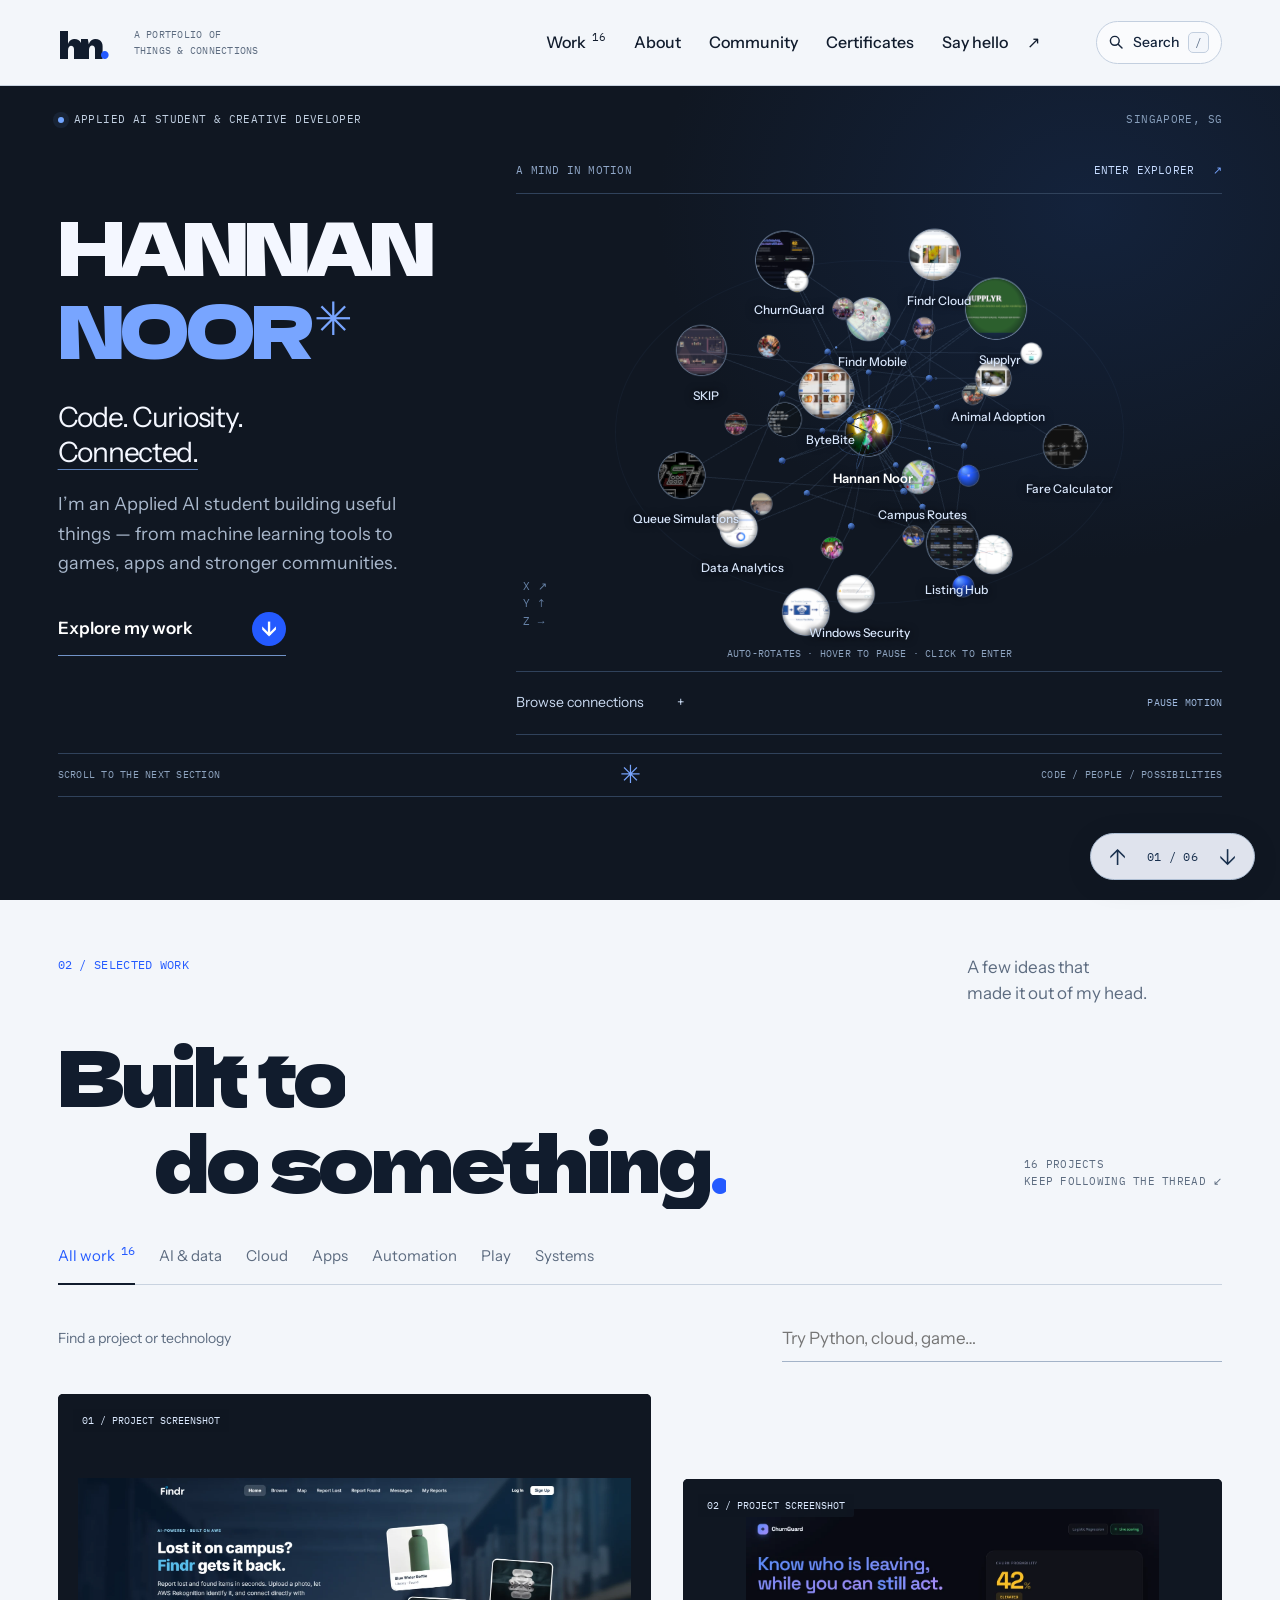
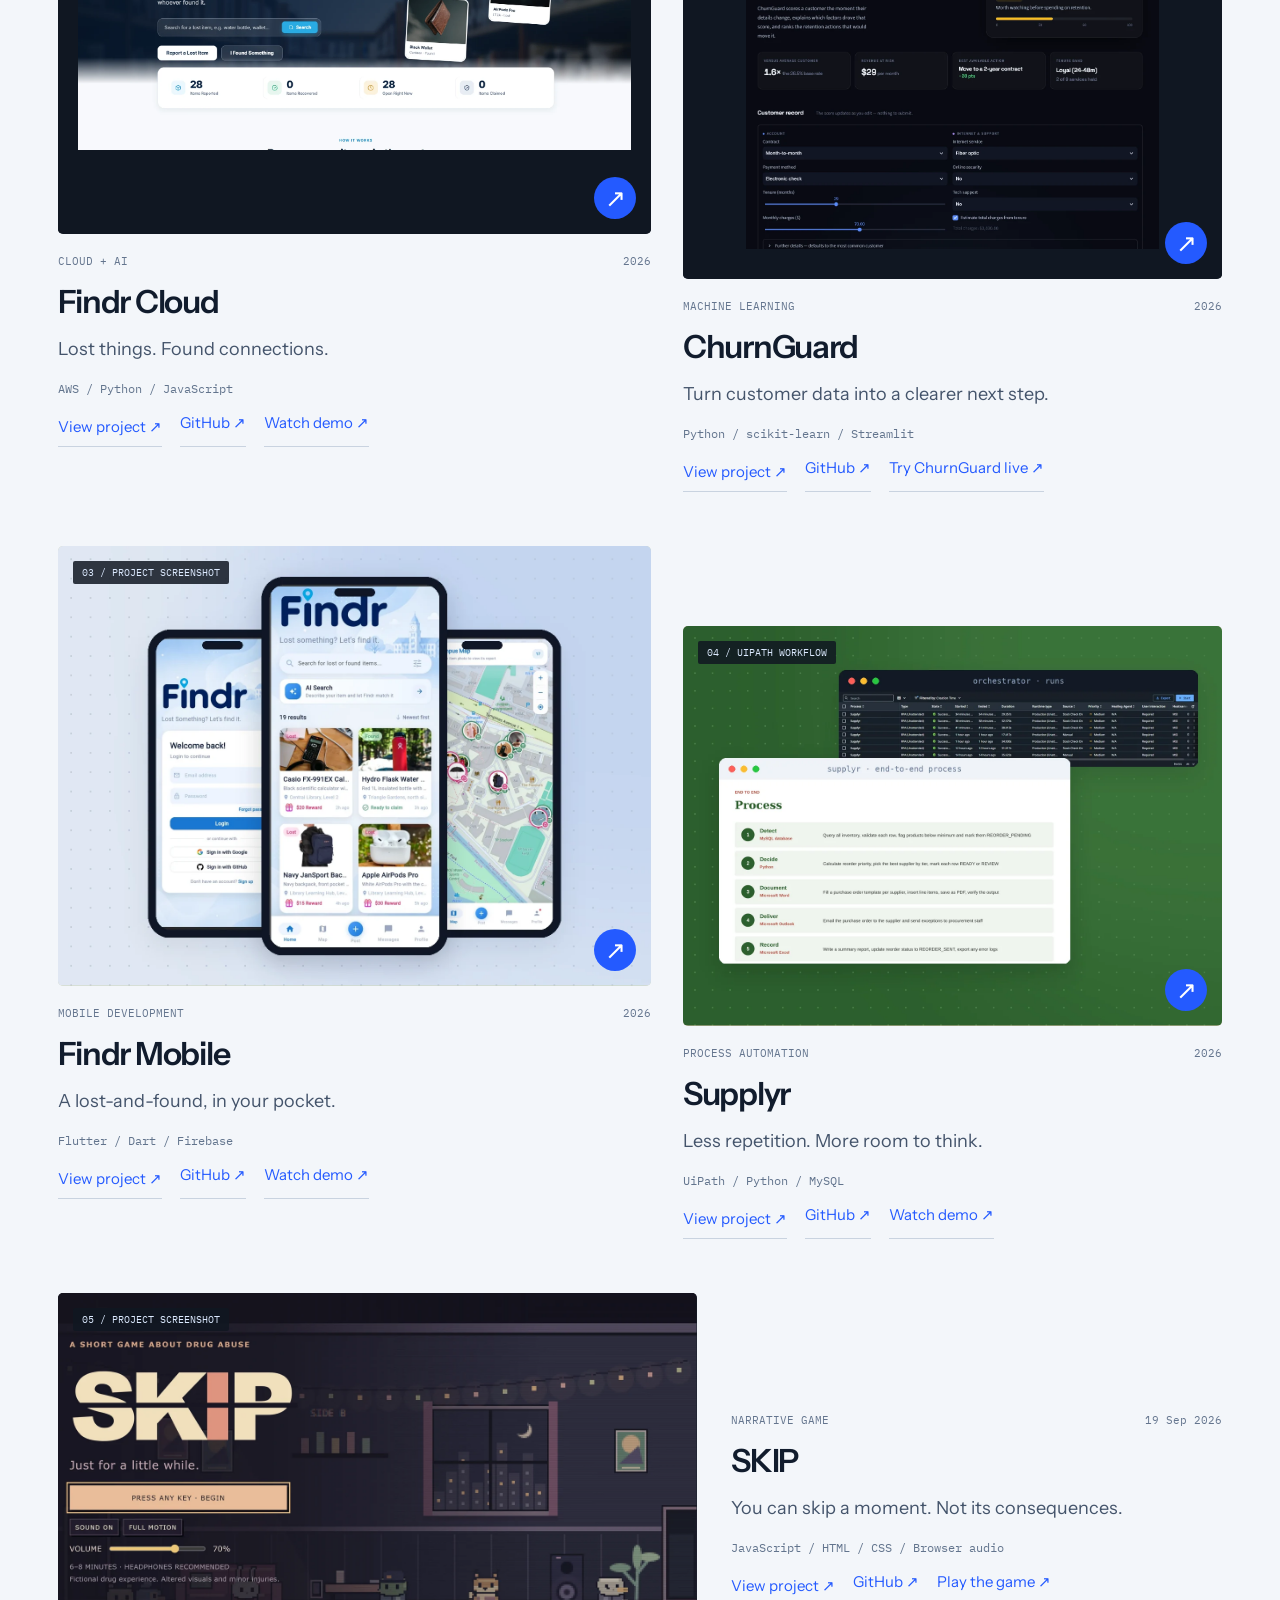
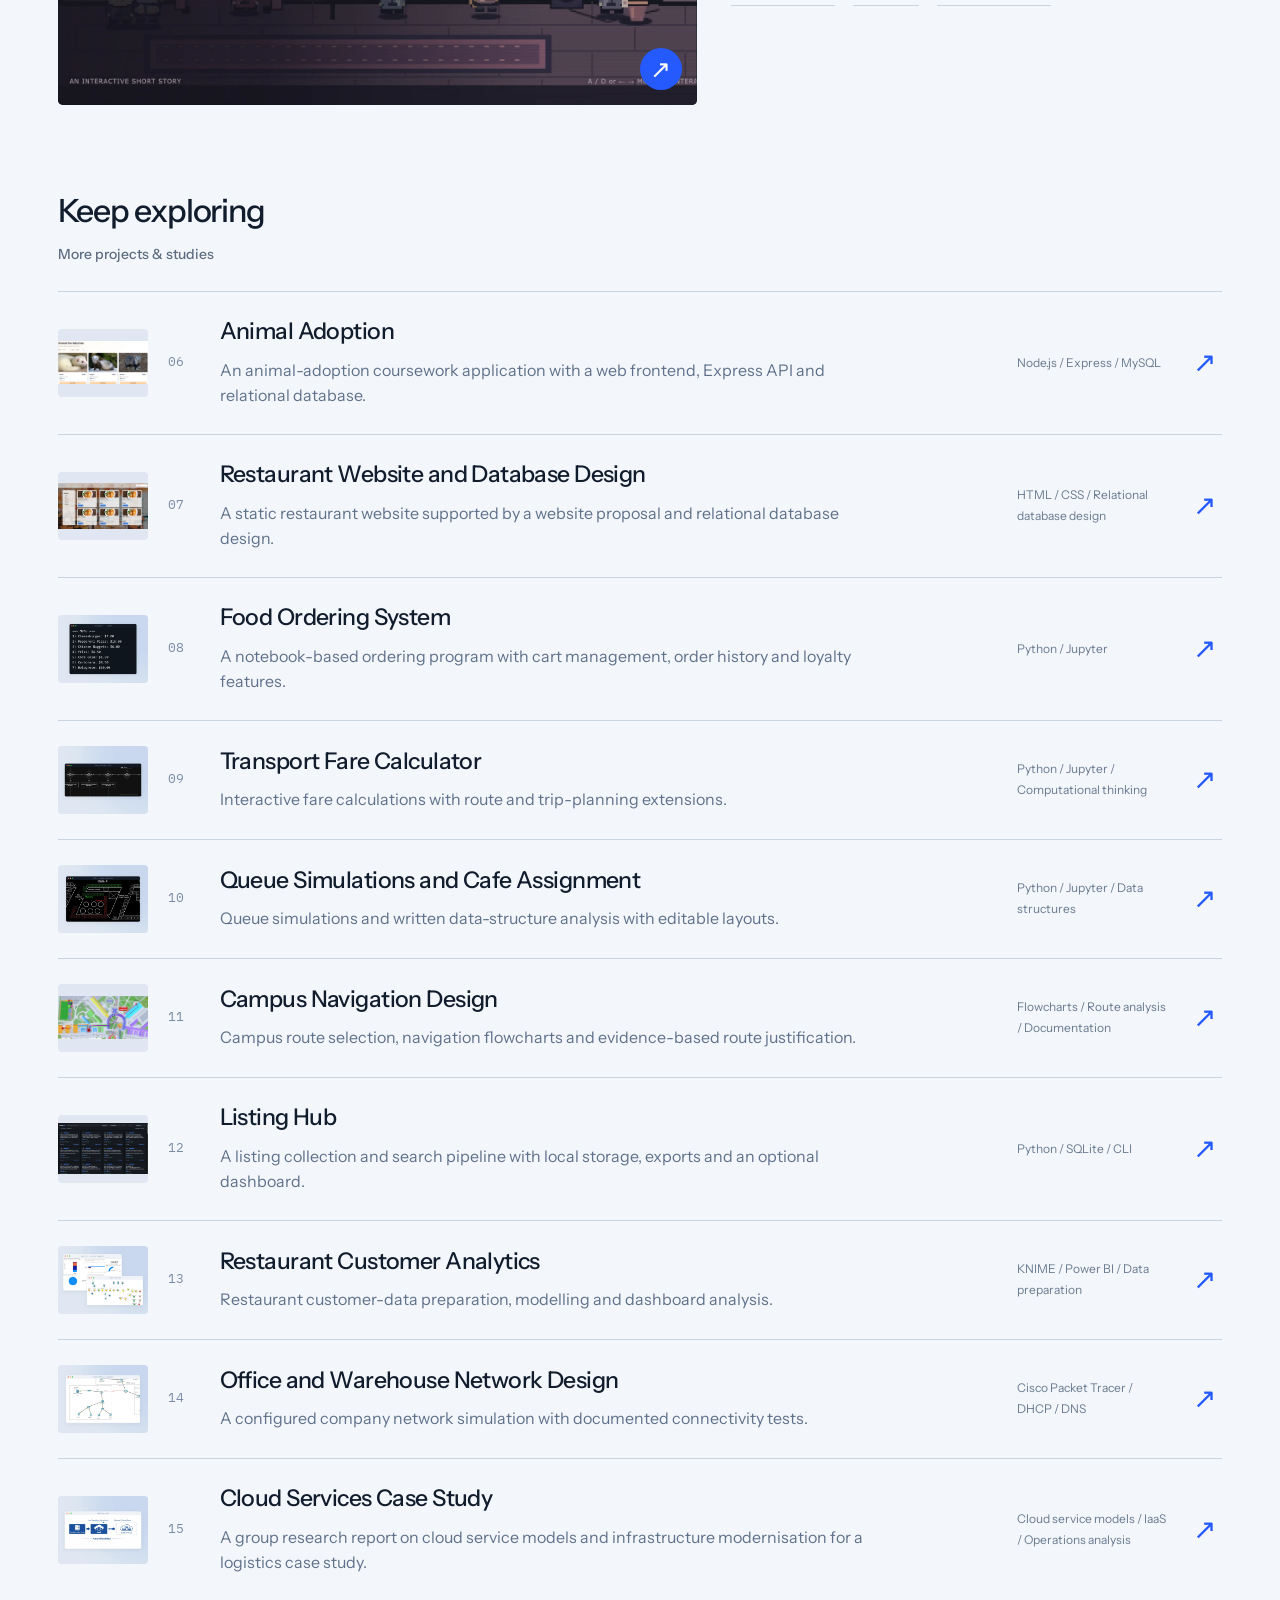
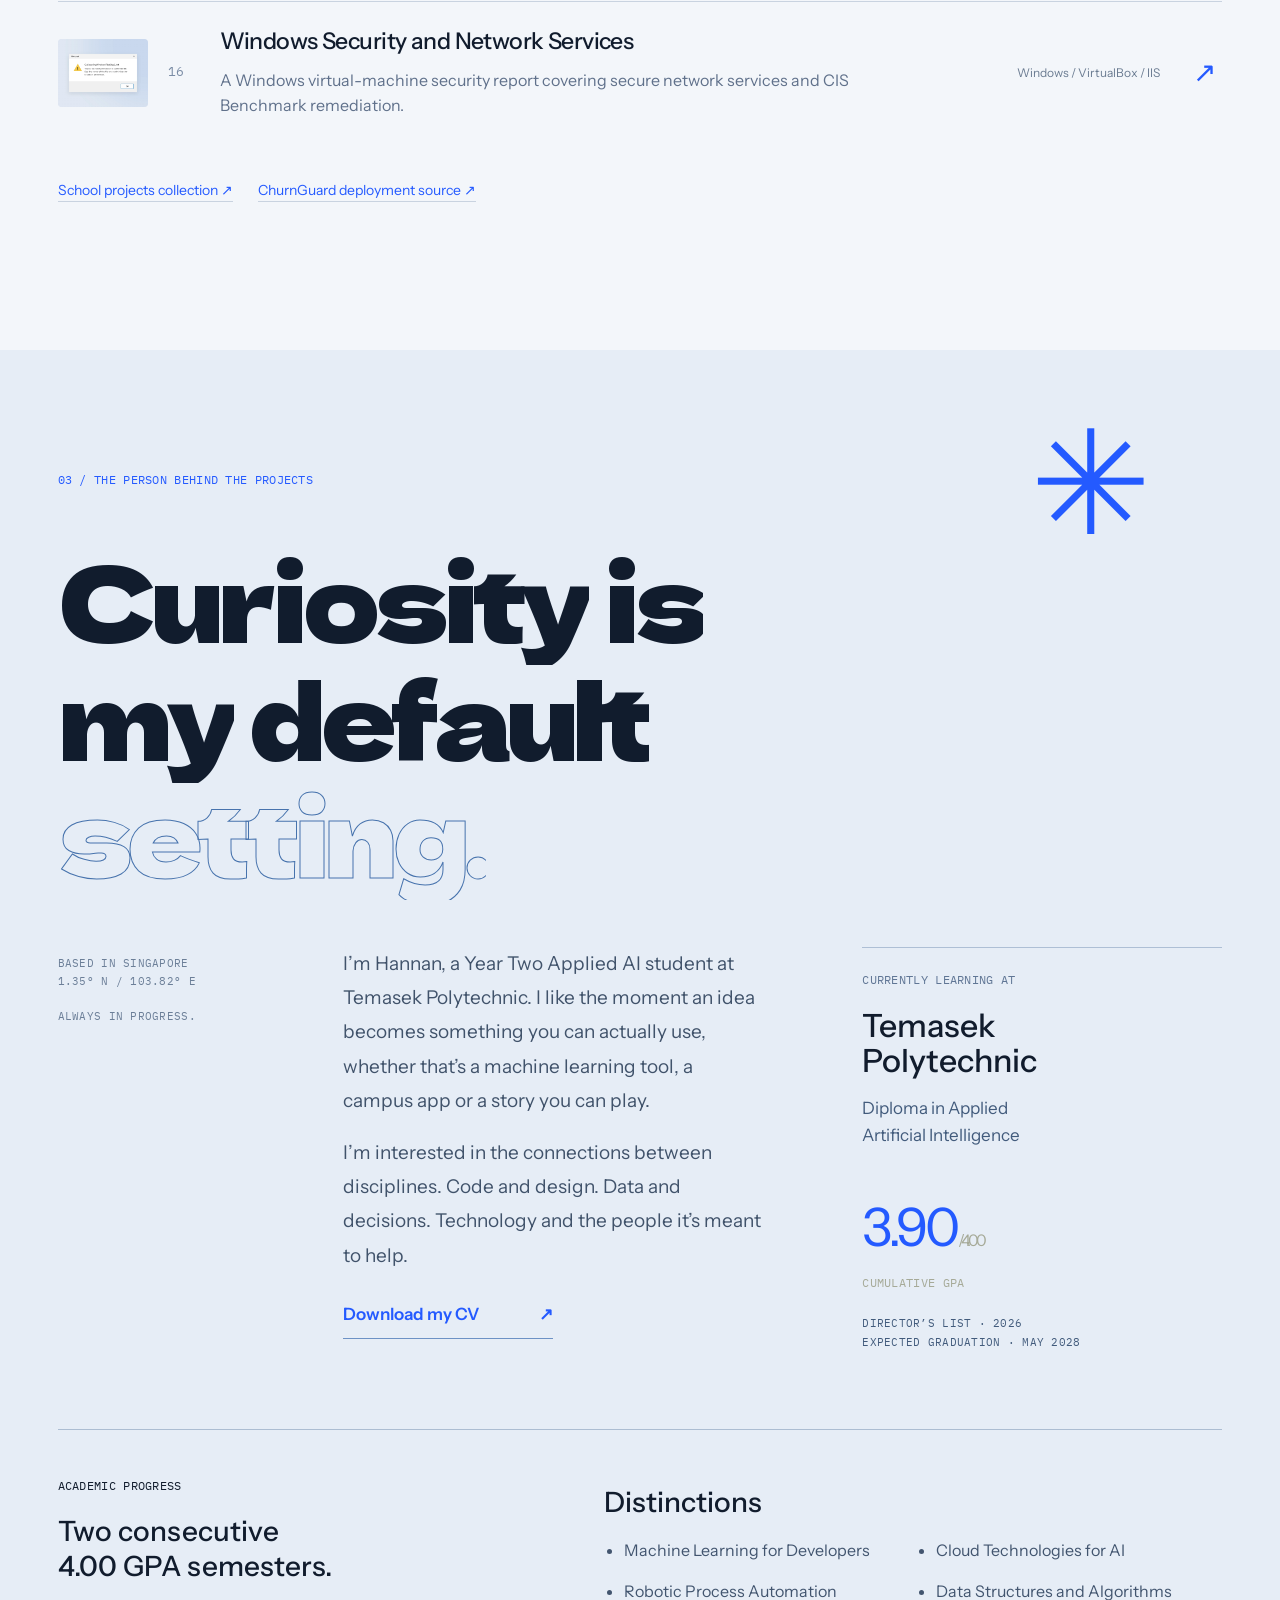
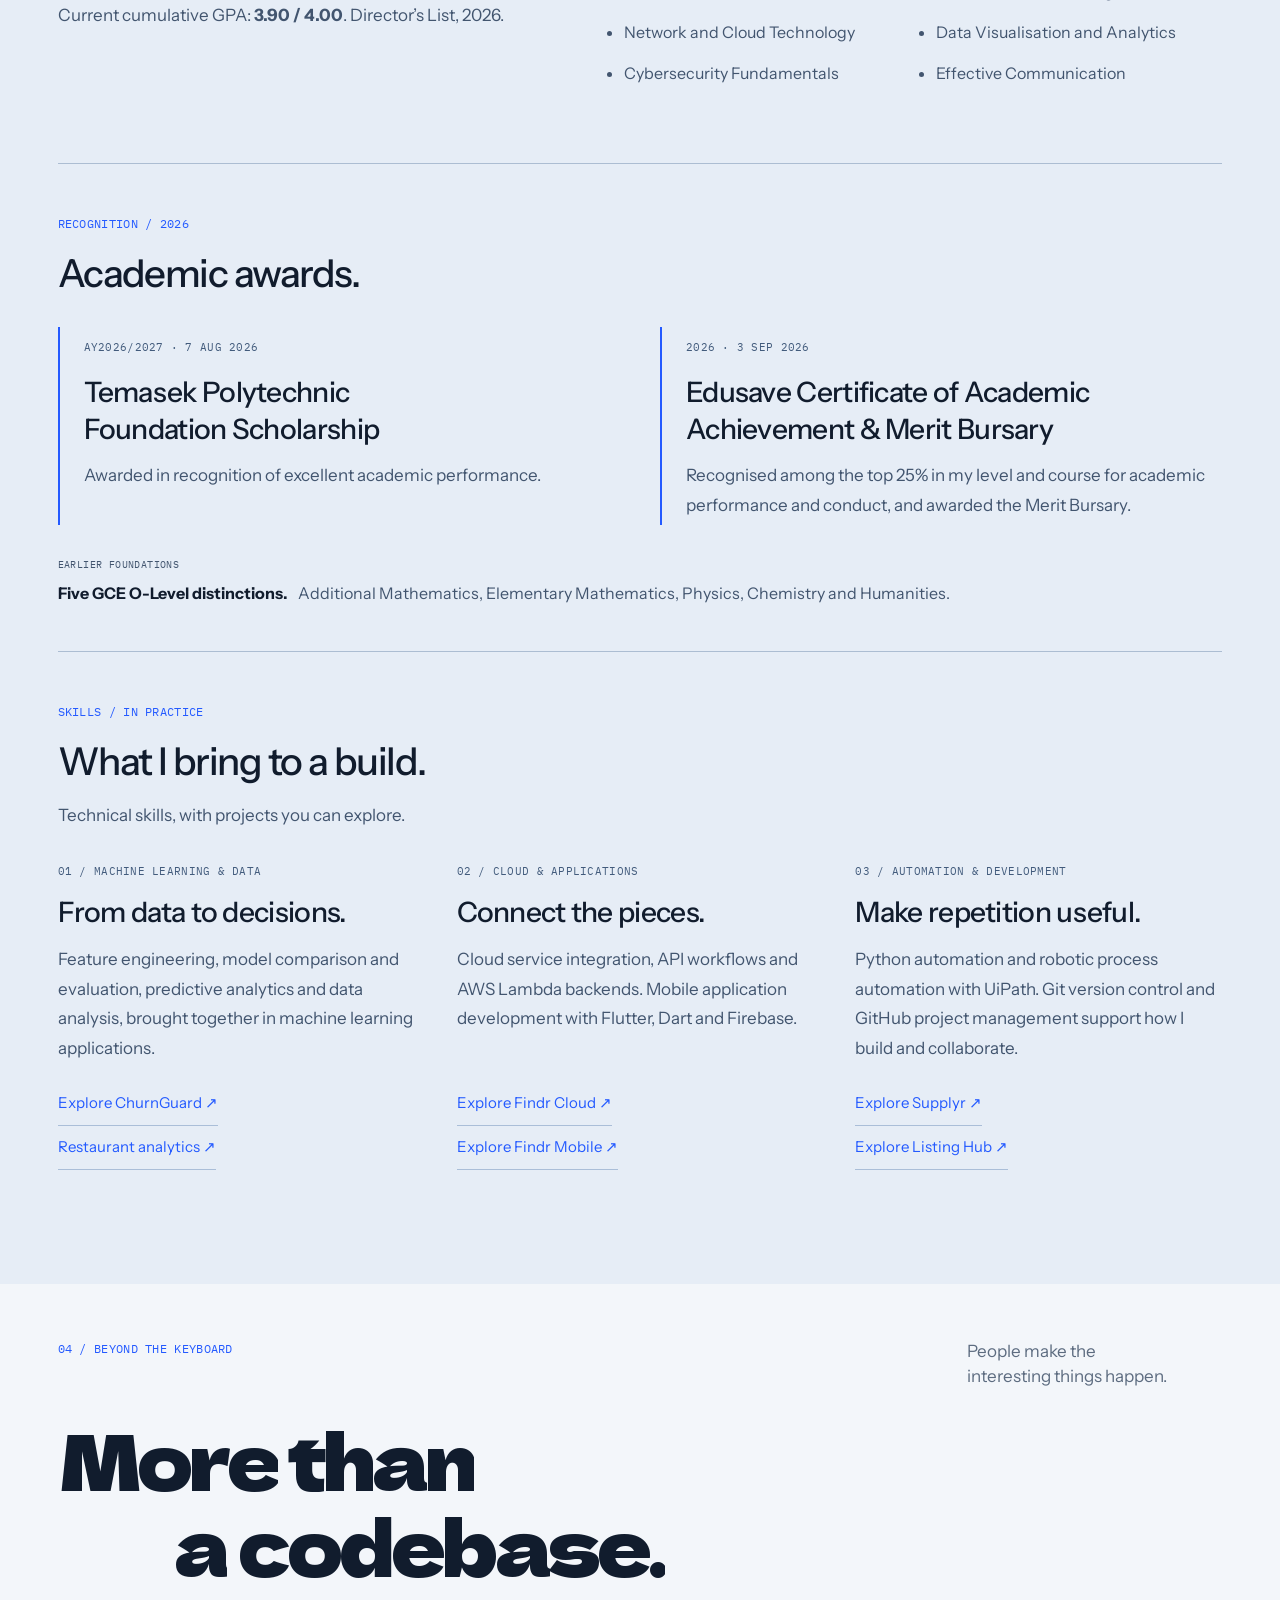
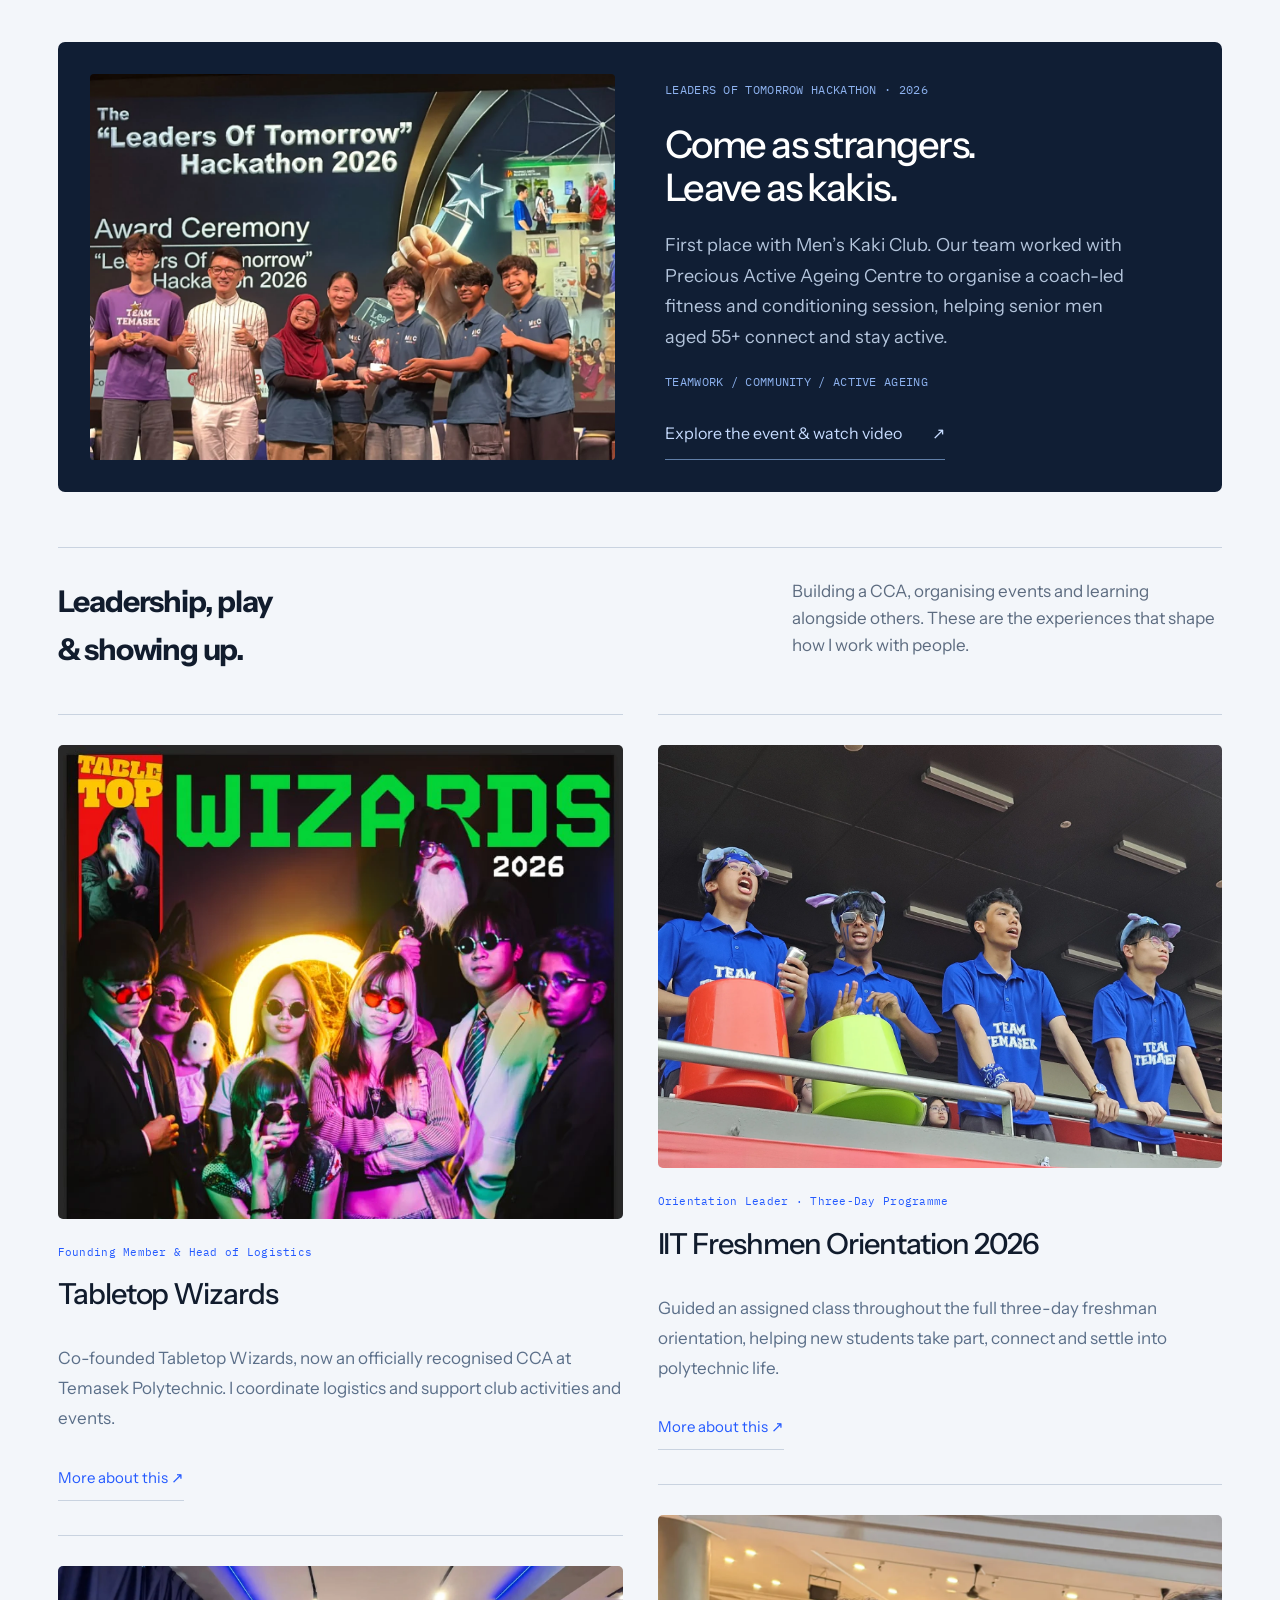
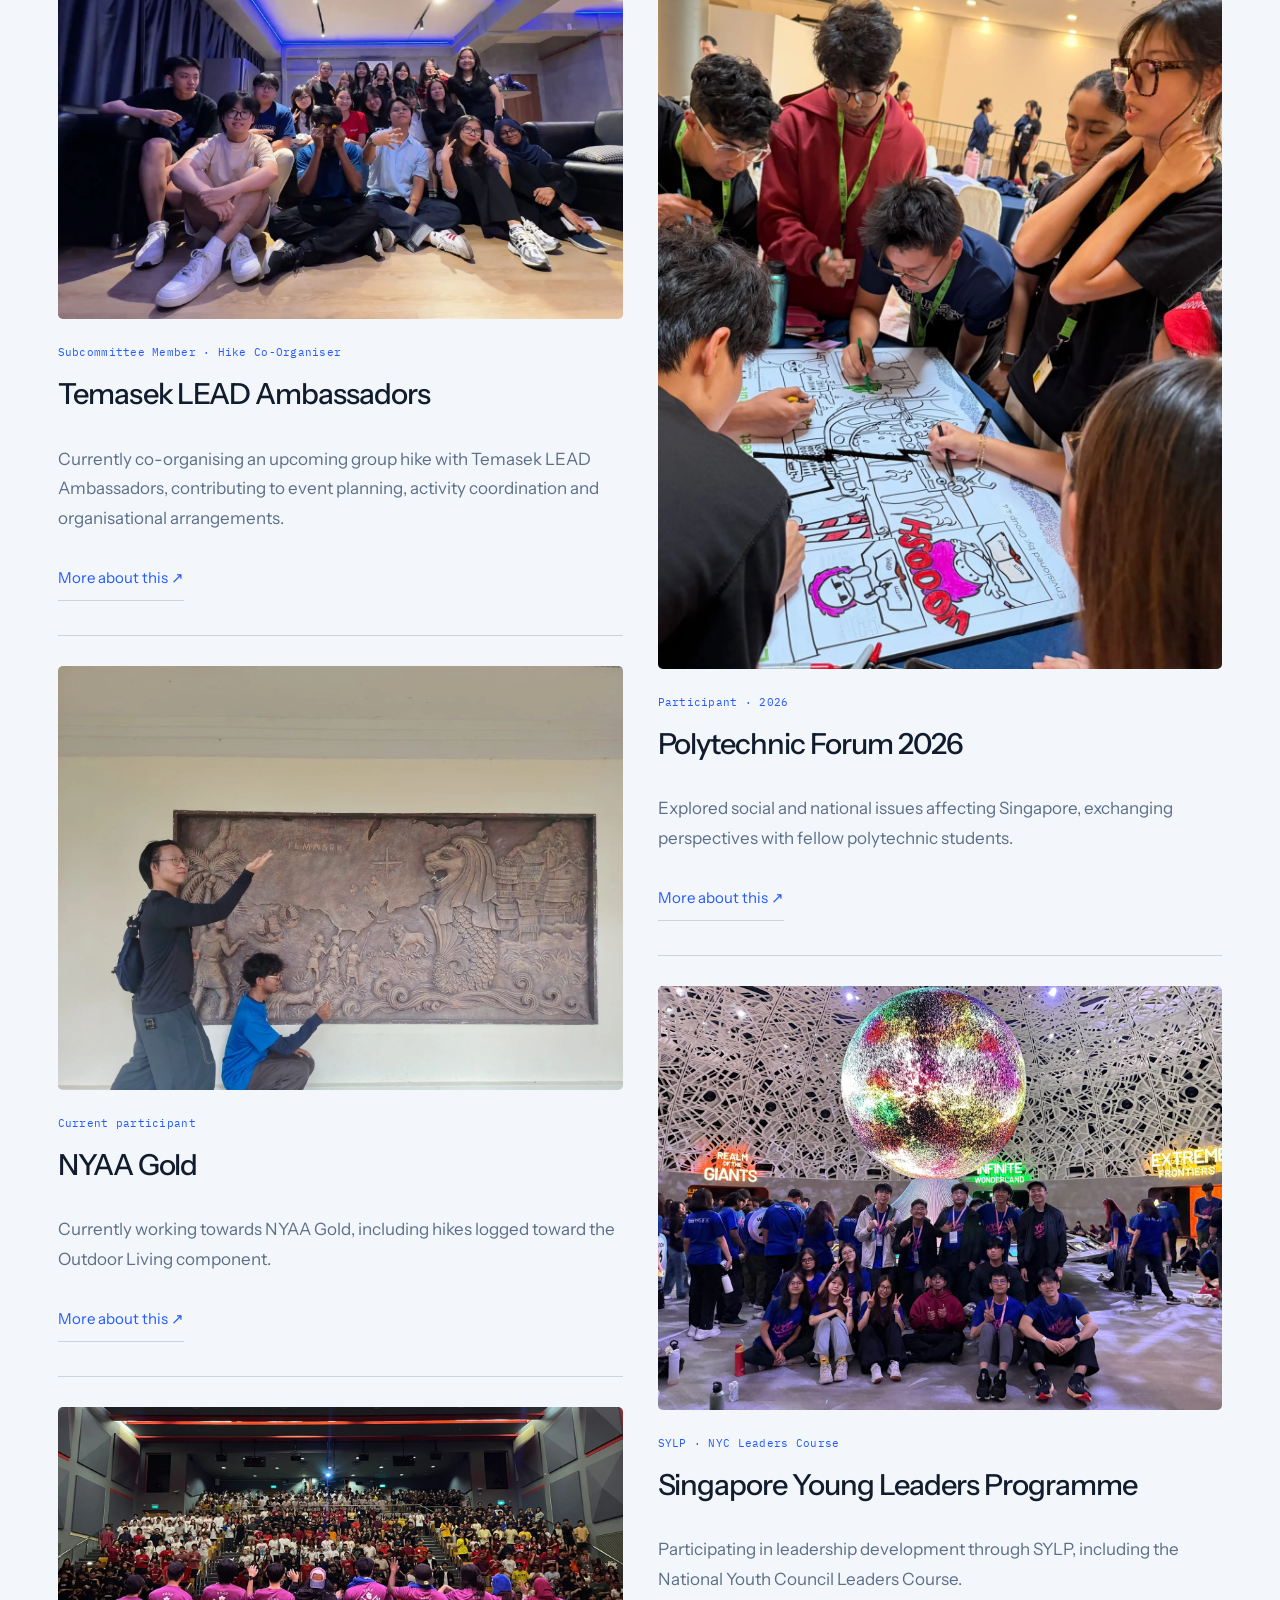
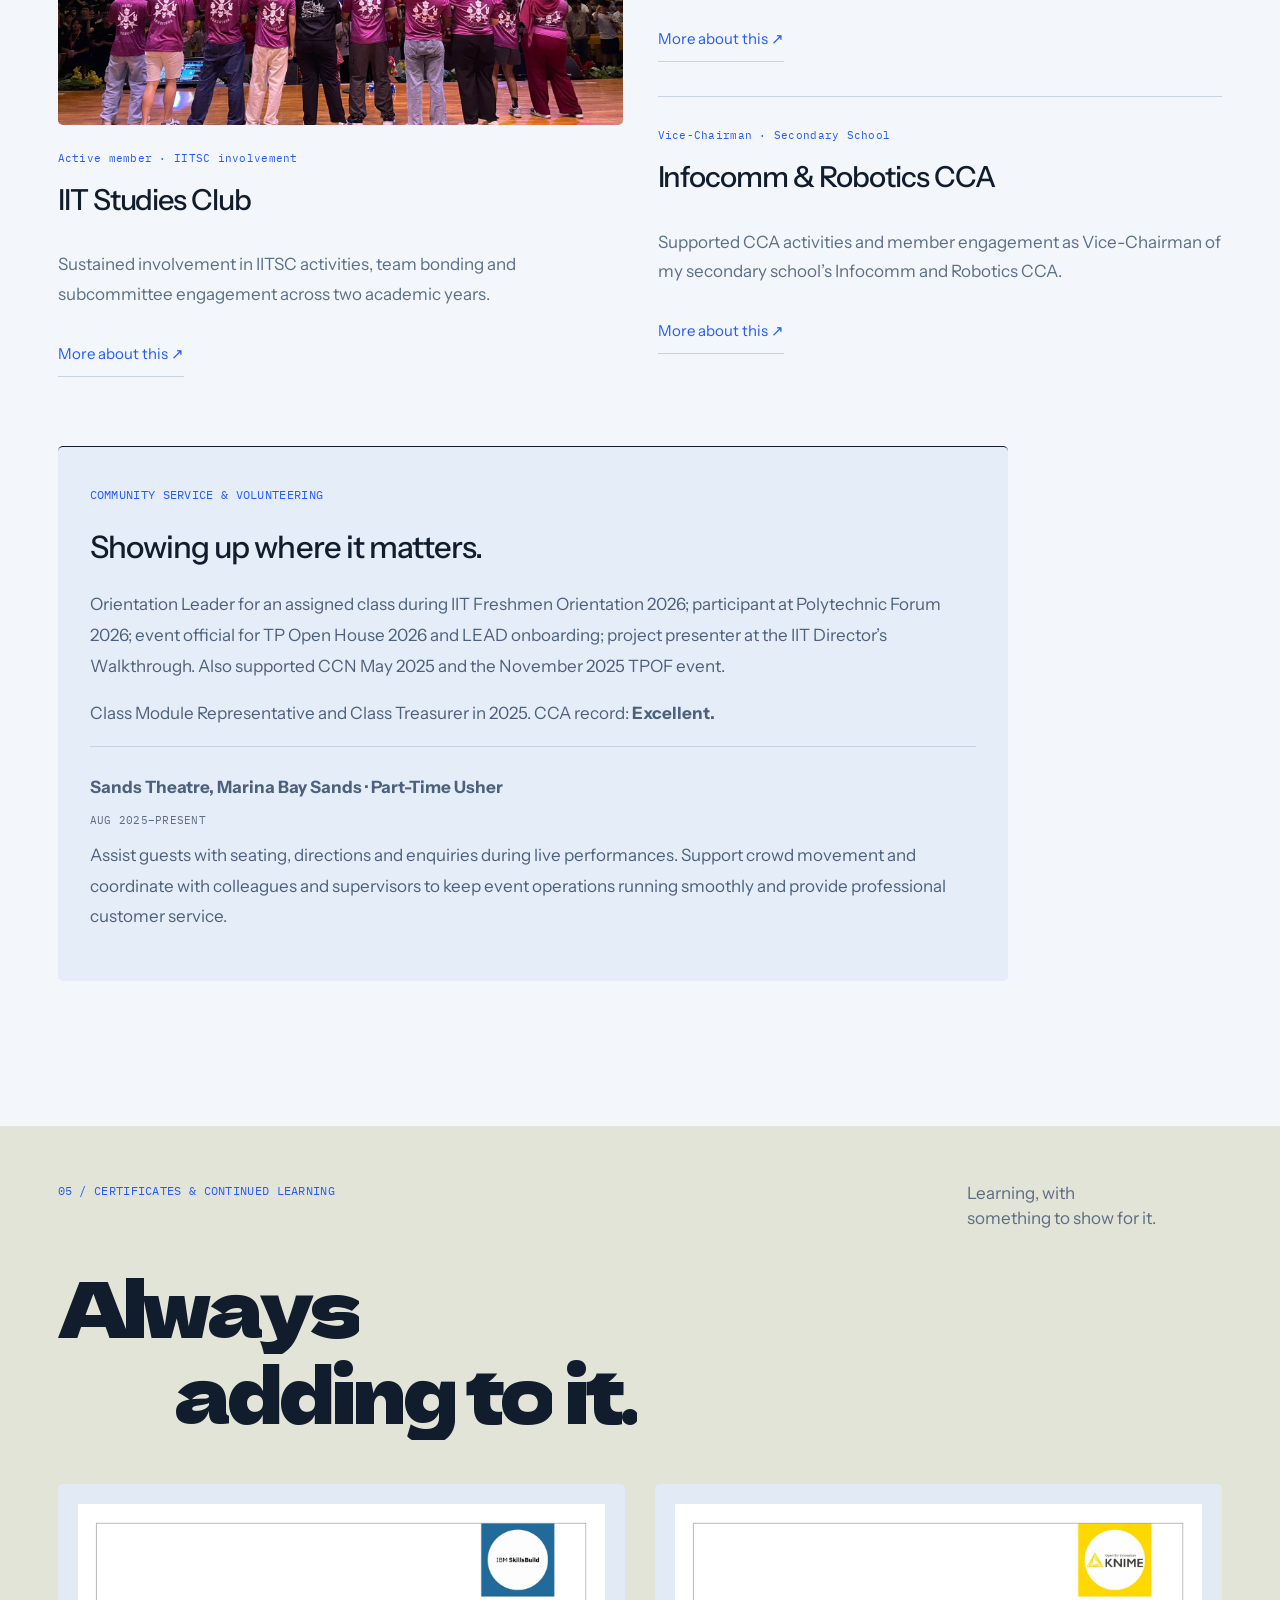
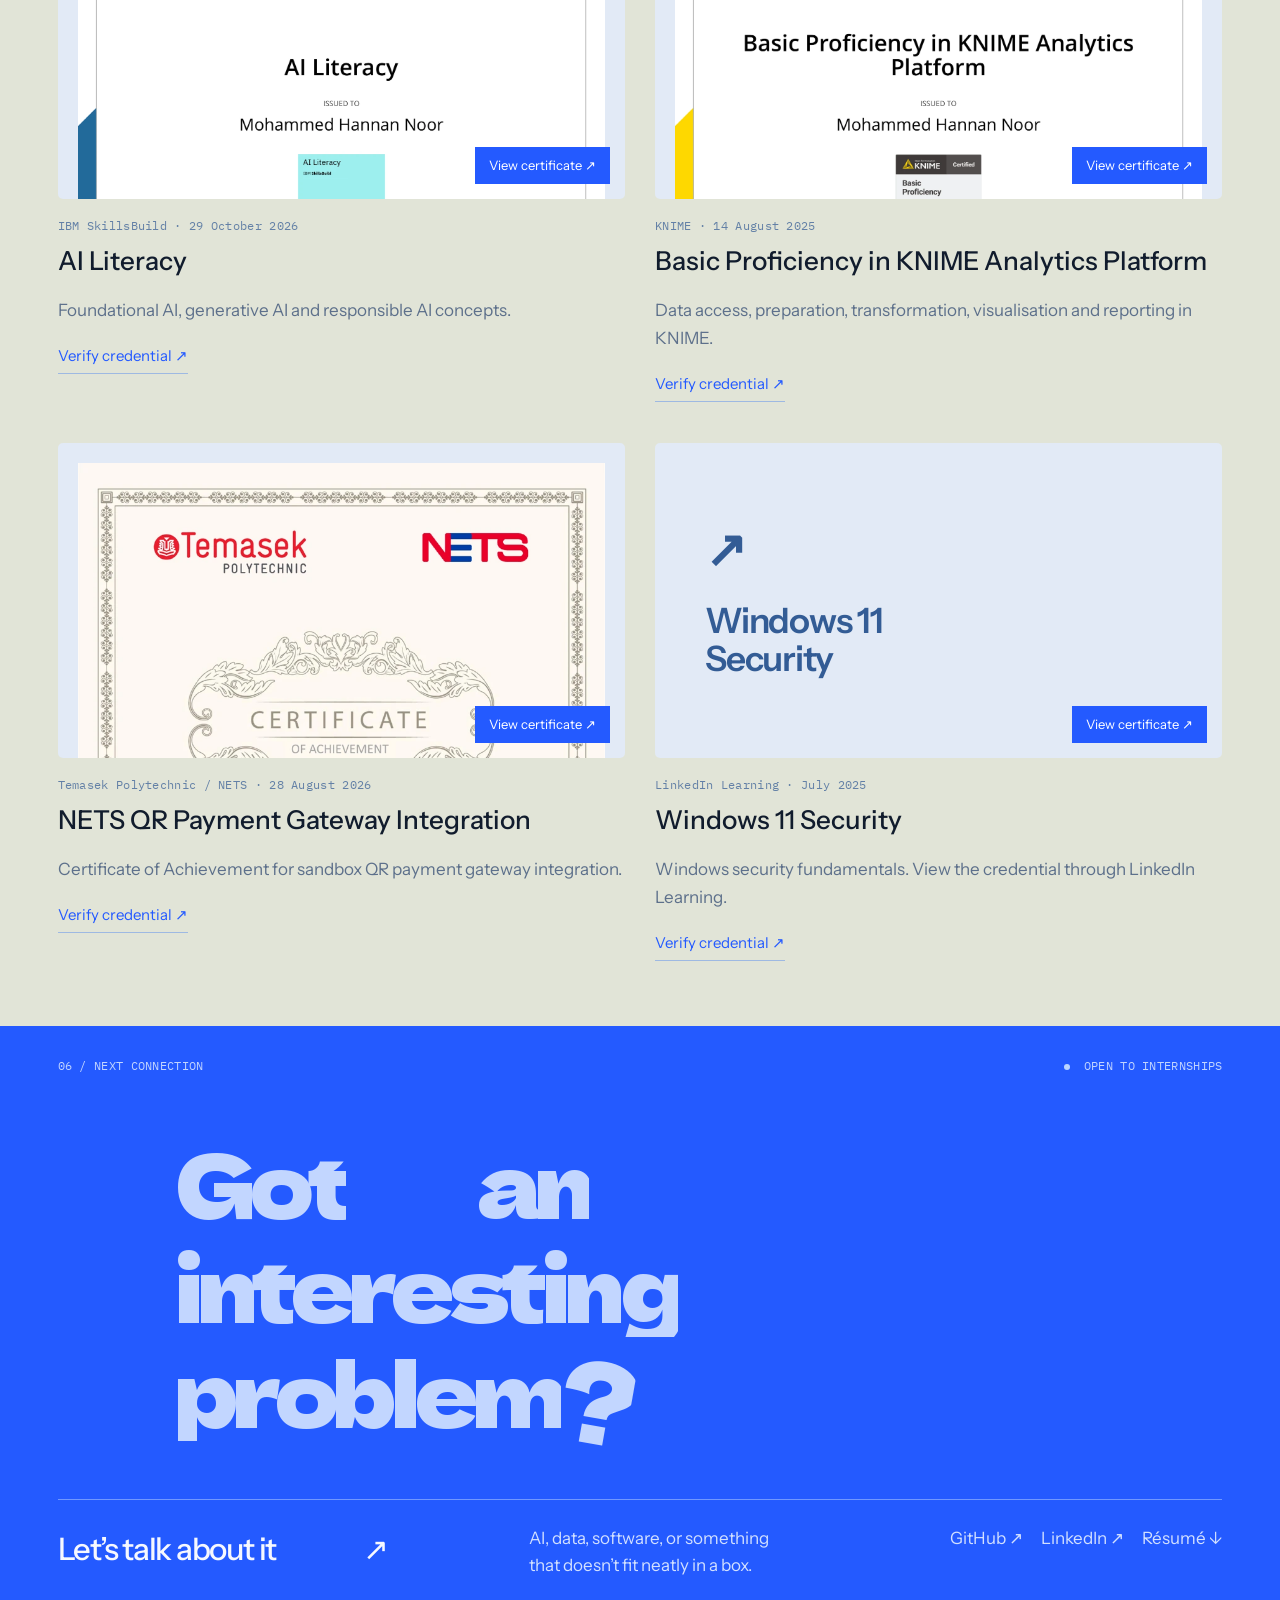
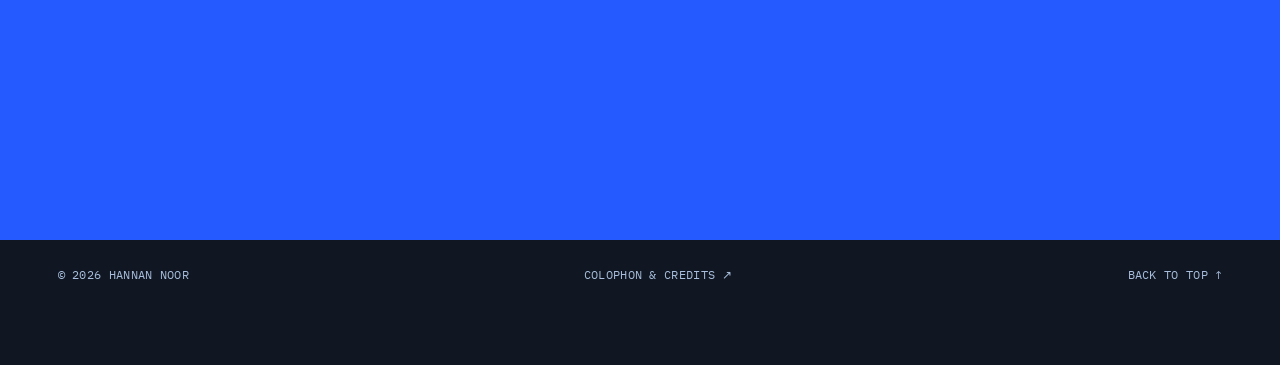
==== commit 2e118e9f: "Site-wide motion, smoother explorer, new Findr Mobile cover - Custom cursor (dot + trailing ring) th" ====
--- a/index.html
+++ b/index.html
@@ -8,9 +8,9 @@
   <meta property="og:title" content="Hannan Noor — Ideas into things">
   <meta property="og:description" content="Applied AI, creative development, and the connections between them.">
   <link rel="icon" href="assets/favicon.svg" type="image/svg+xml">
-  <link rel="stylesheet" href="fonts.css"><link rel="stylesheet" href="style.css"><link rel="stylesheet" href="revision.css"><link rel="stylesheet" href="direction.css?v=14">
+  <link rel="stylesheet" href="fonts.css"><link rel="stylesheet" href="style.css"><link rel="stylesheet" href="revision.css"><link rel="stylesheet" href="direction.css?v=15">
   <script type="importmap">{"imports":{"three":"./vendor/three.module.js"}}</script>
-  <script type="module" src="app.js?v=14"></script>
+  <script type="module" src="app.js?v=15"></script>
 </head>
 <body>
   <a class="skip-link" href="#work">Skip to selected work</a>
--- a/direction.css
+++ b/direction.css
@@ -145,7 +145,7 @@
 
 /* Explorer morph: panels sit under the moving canvas; the canvas stays crisp. */
 .network-zone.is-morphing{overflow:hidden}
-.network-zone.is-morphing .network-stage{box-shadow:0 30px 80px -20px #0009;overflow:hidden}
+.network-zone.is-morphing .network-stage{position:relative;z-index:3;will-change:transform,clip-path;transform-origin:50% 50%}
 
 /* Site search */
 .search-trigger{display:inline-flex;align-items:center;gap:9px;margin-left:28px;padding:9px 12px 9px 11px;border:1px solid #c3cfdf;border-radius:999px;font-size:14px;font-weight:500;color:#15243b;background:#fff8;transition:border-color .2s,background .2s,box-shadow .2s}
@@ -186,3 +186,74 @@
  .search-help{display:none}.search-network{opacity:1;border-color:#d3dcea;background:#fff;width:36px;height:36px;padding:0;font-size:0;border-radius:50%;display:grid;place-items:center}.search-network:before{content:'✳';font-size:16px}.search-main img,.search-glyph{width:46px;height:36px}
 }
 @media(prefers-reduced-motion:reduce){.site-search,.search-box{transition:none}}
+
+/* ================= Site-wide motion (fx.js) ================= */
+/* Cursor */
+.fx-has-cursor.fx-cursor-on,.fx-has-cursor.fx-cursor-on *{cursor:none!important}
+.fx-has-cursor.fx-cursor-on input,.fx-has-cursor.fx-cursor-on textarea,.fx-has-cursor.fx-cursor-on [contenteditable]{cursor:text!important}
+.fx-cursor-dot,.fx-cursor-ring{position:fixed;left:0;top:0;z-index:1000;pointer-events:none;opacity:0;transition:opacity .25s}
+.fx-cursor-on .fx-cursor-dot,.fx-cursor-on .fx-cursor-ring{opacity:1}
+.fx-cursor-dot{width:6px;height:6px;margin:-3px 0 0 -3px;border-radius:50%;background:#245aff;mix-blend-mode:normal}
+.fx-cursor-ring{width:0;height:0}
+.fx-cursor-ring:before{content:'';position:absolute;left:-17px;top:-17px;width:34px;height:34px;border-radius:50%;border:1.5px solid #245aff8c;transition:transform .35s cubic-bezier(.2,.9,.25,1),background .25s,border-color .25s,opacity .2s}
+.fx-cursor-ring[data-state=link]:before{transform:scale(1.55);background:#245aff1f;border-color:#245aff}
+.fx-cursor-ring[data-state=text]:before{transform:scale(.4);opacity:0}
+.fx-cursor-ring[data-state=label]:before{transform:scale(2.5);background:#245aff;border-color:#245aff}
+.fx-cursor-ring.down:before{transform:scale(.8)}
+.fx-cursor-ring[data-state=label].down:before{transform:scale(2.2)}
+.fx-cursor-label{position:absolute;left:0;top:0;transform:translate(-50%,-50%) scale(.6);color:#fff;font-size:11px;letter-spacing:.08em;text-transform:uppercase;opacity:0;transition:opacity .2s,transform .35s cubic-bezier(.2,.9,.25,1);white-space:nowrap}
+.fx-cursor-ring[data-state=label] .fx-cursor-label{opacity:1;transform:translate(-50%,-50%) scale(1)}
+.fx-cursor-ring[data-state=text]~.fx-cursor-dot,.fx-has-cursor .fx-cursor-ring[data-state=label]+.fx-cursor-dot{opacity:0}
+/* Curtain + intro */
+.fx-curtain,.fx-intro{position:fixed;inset:0;z-index:900;background:#245aff;color:#fff;display:none;transform:translateY(100%);pointer-events:none}
+.fx-curtain.active{display:grid;place-items:center}
+.fx-curtain-inner{display:flex;flex-direction:column;align-items:center;gap:14px}
+.fx-curtain-index{font-size:12px;letter-spacing:.2em;opacity:.75}
+.fx-curtain-title{font:400 clamp(48px,9vw,140px)/1 var(--display);letter-spacing:-.055em;animation:fx-title-in .7s cubic-bezier(.2,.9,.25,1) both .12s}
+@keyframes fx-title-in{from{opacity:0;transform:translateY(40px)}to{opacity:1;transform:none}}
+.fx-intro{display:grid;place-items:center;transform:none;background:#0f1626;align-content:center;gap:28px}
+.fx-intro-mark{font:400 clamp(72px,12vw,160px)/1 var(--display);letter-spacing:-.08em;animation:fx-title-in .8s cubic-bezier(.2,.9,.25,1) both}
+.fx-intro-mark b{font-weight:inherit;color:#245aff}
+.fx-intro-bar{display:block;width:160px;height:2px;background:#ffffff26;overflow:hidden;justify-self:center}
+.fx-intro-bar i{display:block;height:100%;background:#245aff;transform-origin:left;animation:fx-load .85s cubic-bezier(.65,0,.35,1) both}
+@keyframes fx-load{from{transform:scaleX(0)}to{transform:scaleX(1)}}
+/* Scroll progress */
+.fx-progress{position:fixed;left:0;top:0;right:0;height:3px;z-index:150;background:linear-gradient(90deg,#245aff,#6f95ff);transform-origin:left;transform:scaleX(0);pointer-events:none}
+/* Heading words */
+.fx-split .fx-word{display:inline-block;overflow:hidden;vertical-align:top;padding-bottom:.08em;margin-bottom:-.08em}
+.fx-split .fx-word-inner{display:inline-block;transform:translateY(105%);transition:transform .9s cubic-bezier(.16,1,.3,1)}
+.fx-split.fx-in .fx-word-inner{transform:none}
+/* Magnetic */
+.fx-magnet{transition:transform .25s cubic-bezier(.2,.9,.25,1)!important}
+.text-link,.search-trigger,.nav-contact,.section-pager button,.dialog-links a{transition:transform .5s cubic-bezier(.2,.9,.25,1)}
+/* Card tilt + light */
+.fx .project-visual{transform:perspective(900px) rotateX(var(--fx-rx,0deg)) rotateY(var(--fx-ry,0deg));transition:transform .6s cubic-bezier(.2,.9,.25,1),box-shadow .4s;will-change:transform}
+.fx .project-visual.fx-tilting{transition:transform .12s linear,box-shadow .4s;box-shadow:0 30px 60px -28px #0f162688}
+.fx .project-visual:after{content:'';position:absolute;inset:0;z-index:2;pointer-events:none;background:radial-gradient(circle at var(--fx-lx,50%) var(--fx-ly,50%),#ffffff38,transparent 55%);opacity:0;transition:opacity .3s}
+.fx .project-visual.fx-tilting:after{opacity:1}
+/* Images wipe in with their cards */
+.fx .project-card.reveal .project-visual img{clip-path:inset(0 0 100% 0);transform:scale(1.12);transition:clip-path 1.1s cubic-bezier(.76,0,.24,1) .1s,transform 1.4s cubic-bezier(.16,1,.3,1) .1s}
+.fx .project-card.reveal.visible .project-visual img{clip-path:inset(0 0 0 0);transform:none}
+.fx .project-card.reveal.visible .project-visual:hover img[src*="assets/thumbs/"]{transform:scale(1.04)}
+/* Archive rows slide their arrow */
+.archive-row{transition:background .3s,padding .3s}
+/* Dialog in/out */
+.fx dialog[open]{animation:fx-dialog-in .55s cubic-bezier(.16,1,.3,1)}
+.fx dialog[open]::backdrop{animation:fx-fade .4s ease both}
+.fx dialog.fx-closing{animation:fx-dialog-out .26s cubic-bezier(.7,0,.84,0) forwards}
+.fx dialog.fx-closing::backdrop{animation:fx-fade .26s ease reverse forwards}
+.fx dialog[open] .dialog-cover img{animation:fx-cover .9s cubic-bezier(.16,1,.3,1) both}
+.fx dialog[open] .dialog-body>*{animation:fx-rise .6s cubic-bezier(.16,1,.3,1) both}
+.fx dialog[open] .dialog-body>*:nth-child(2){animation-delay:.05s}.fx dialog[open] .dialog-body>*:nth-child(3){animation-delay:.1s}.fx dialog[open] .dialog-body>*:nth-child(4){animation-delay:.15s}.fx dialog[open] .dialog-body>*:nth-child(n+5){animation-delay:.2s}
+@keyframes fx-dialog-in{from{opacity:0;transform:translateY(40px) scale(.97)}to{opacity:1;transform:none}}
+@keyframes fx-dialog-out{to{opacity:0;transform:translateY(24px) scale(.98)}}
+@keyframes fx-fade{from{opacity:0}to{opacity:1}}
+@keyframes fx-cover{from{clip-path:inset(0 0 100% 0);transform:scale(1.08)}to{clip-path:inset(0);transform:none}}
+@keyframes fx-rise{from{opacity:0;transform:translateY(18px)}to{opacity:1;transform:none}}
+@media(prefers-reduced-motion:reduce){
+ .fx-split .fx-word-inner,.fx .project-card.reveal .project-visual img{transform:none!important;clip-path:none!important;transition:none!important}
+ .fx dialog[open],.fx dialog[open] *,.fx dialog[open]::backdrop{animation:none!important}
+ .fx .project-visual{transform:none!important}
+}
+.dialog-cover[data-project-cover=findr-mobile]{height:auto;padding:0;background:#d3e0f3}
+.dialog-cover[data-project-cover=findr-mobile] img{width:100%;height:auto;max-height:540px;padding:0;object-fit:contain;filter:none}
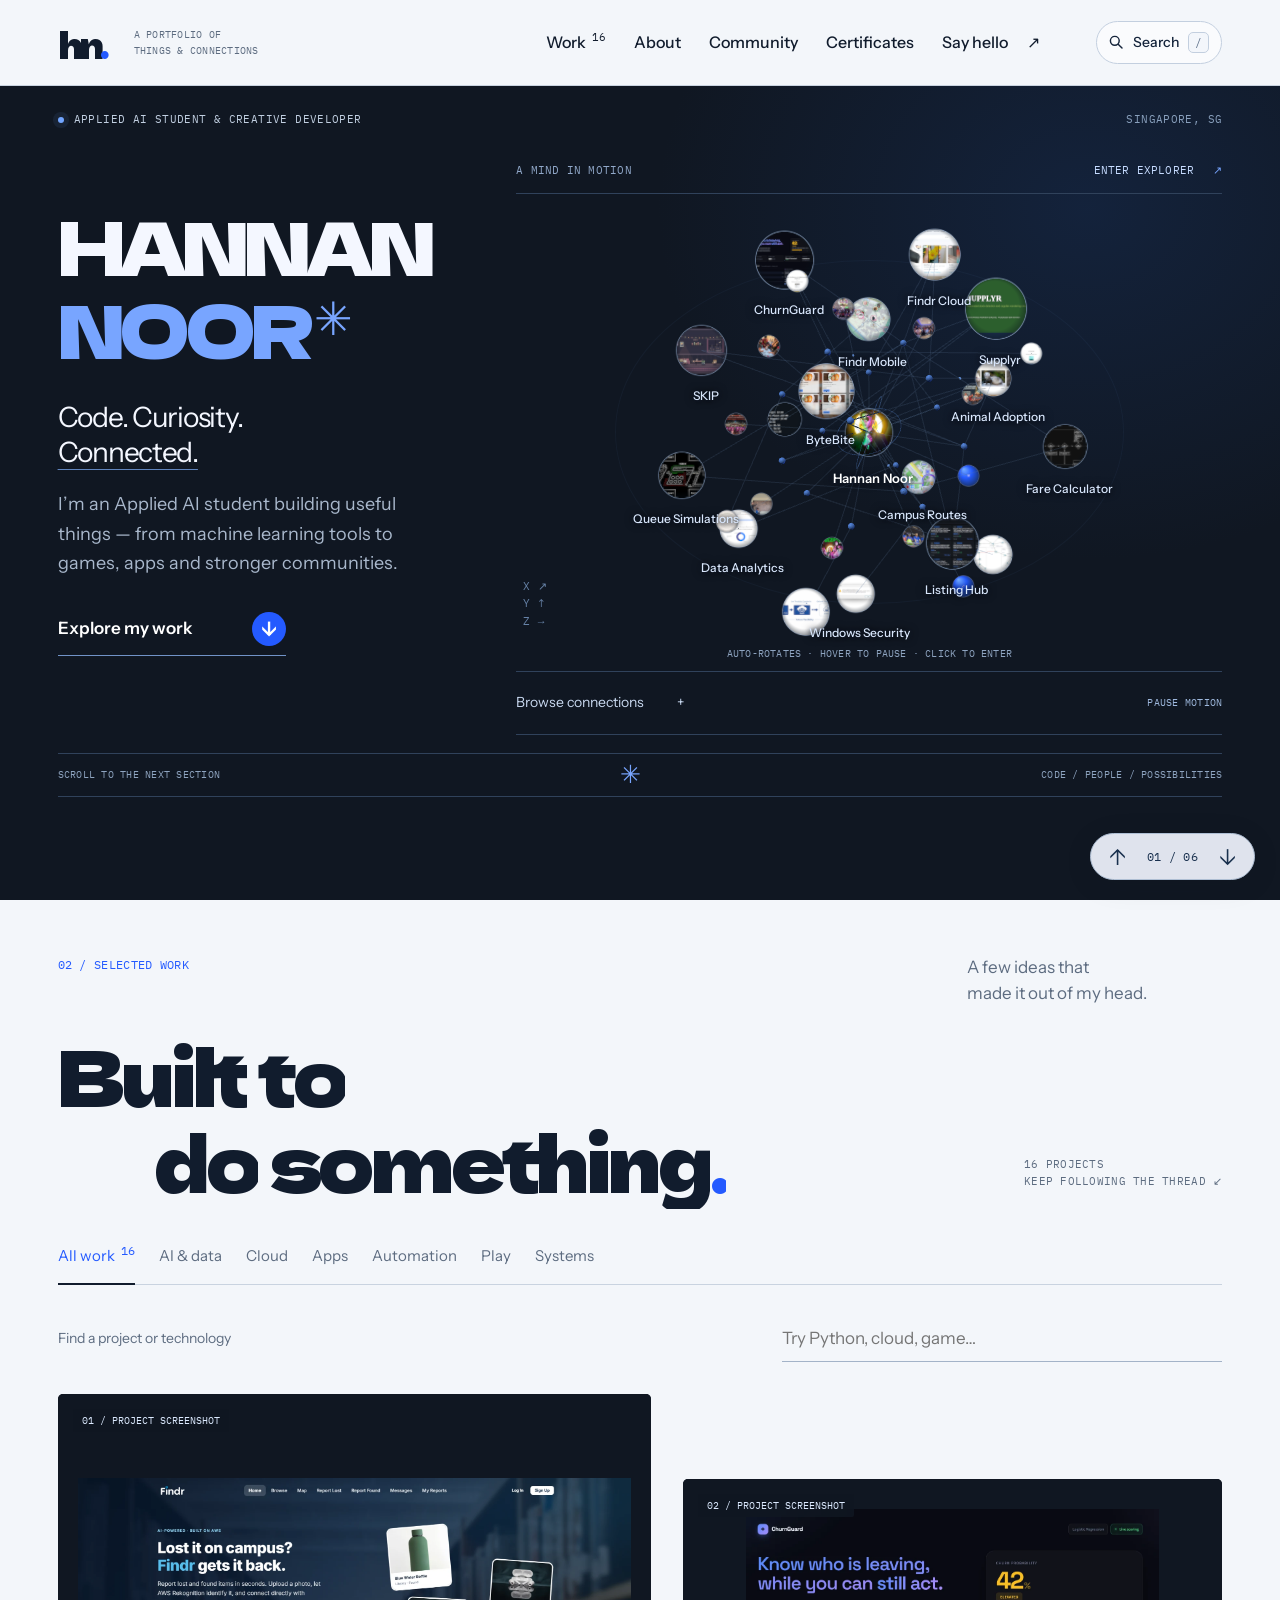
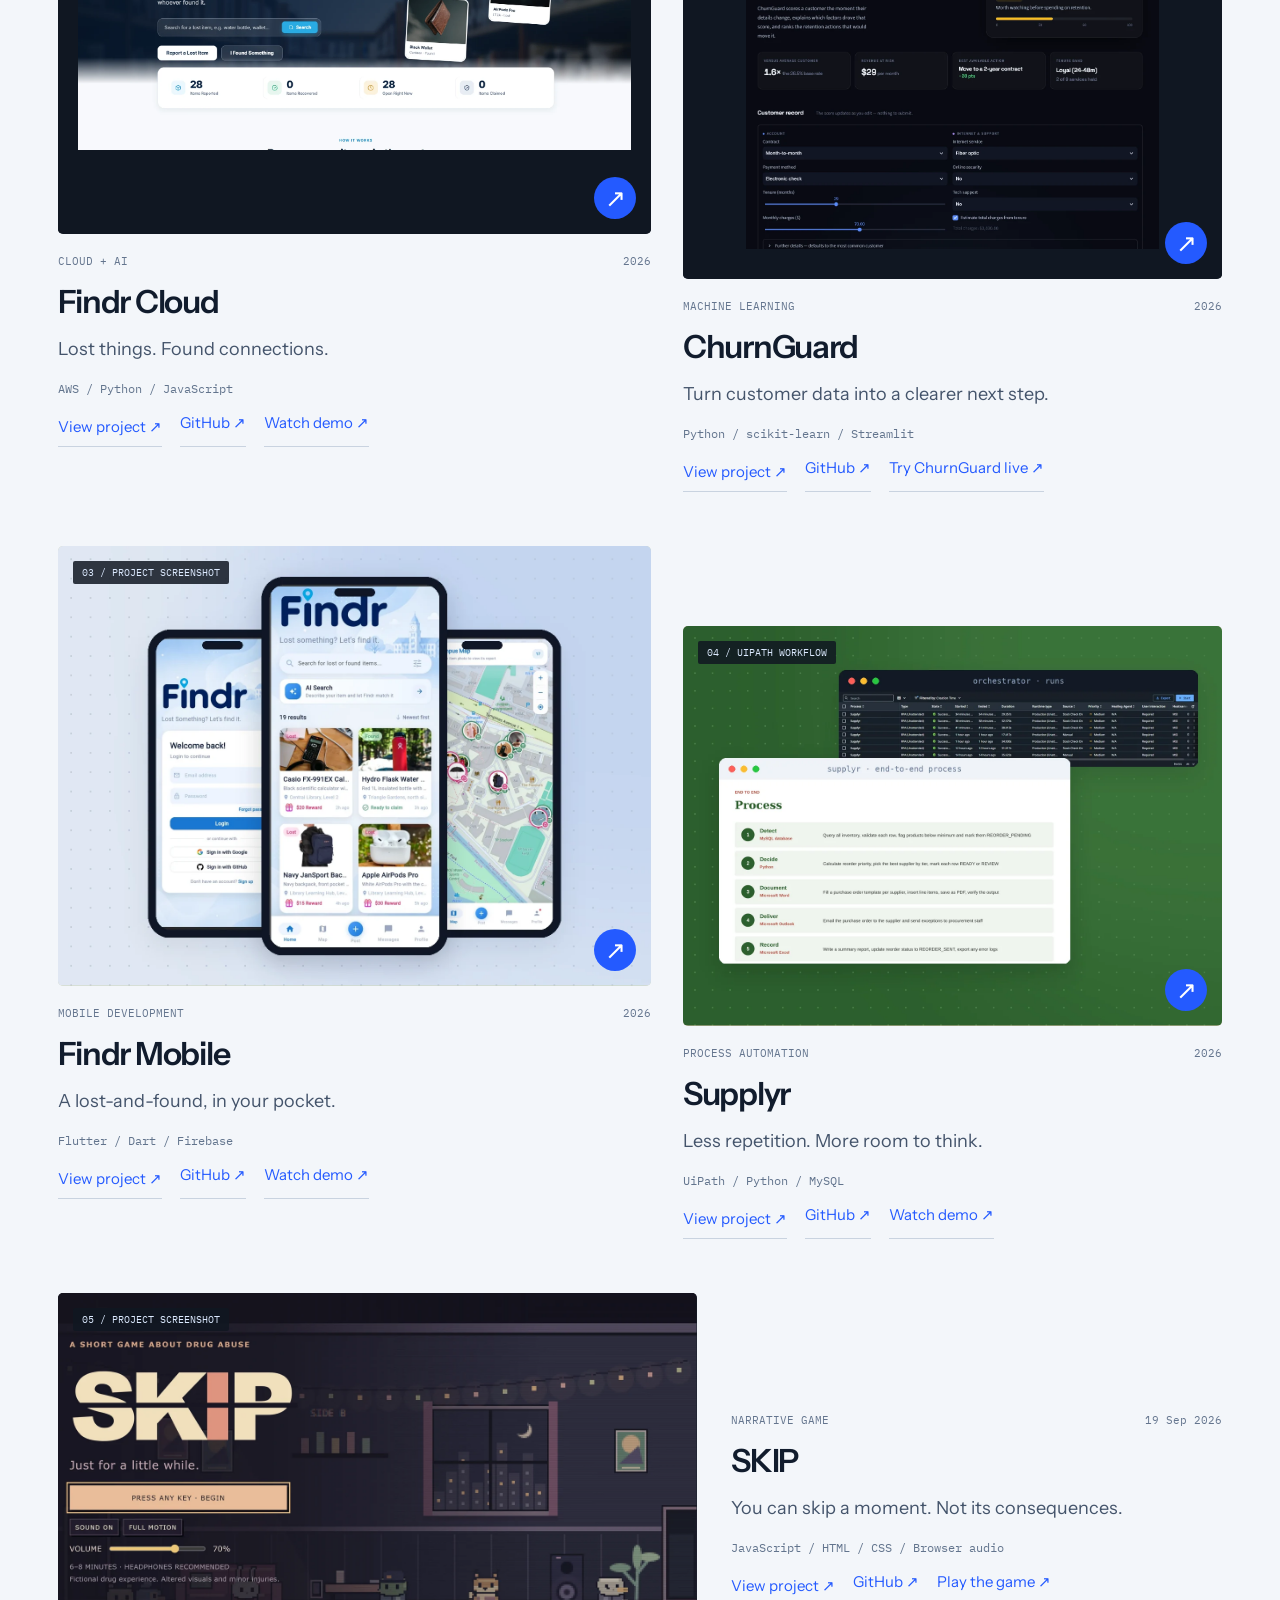
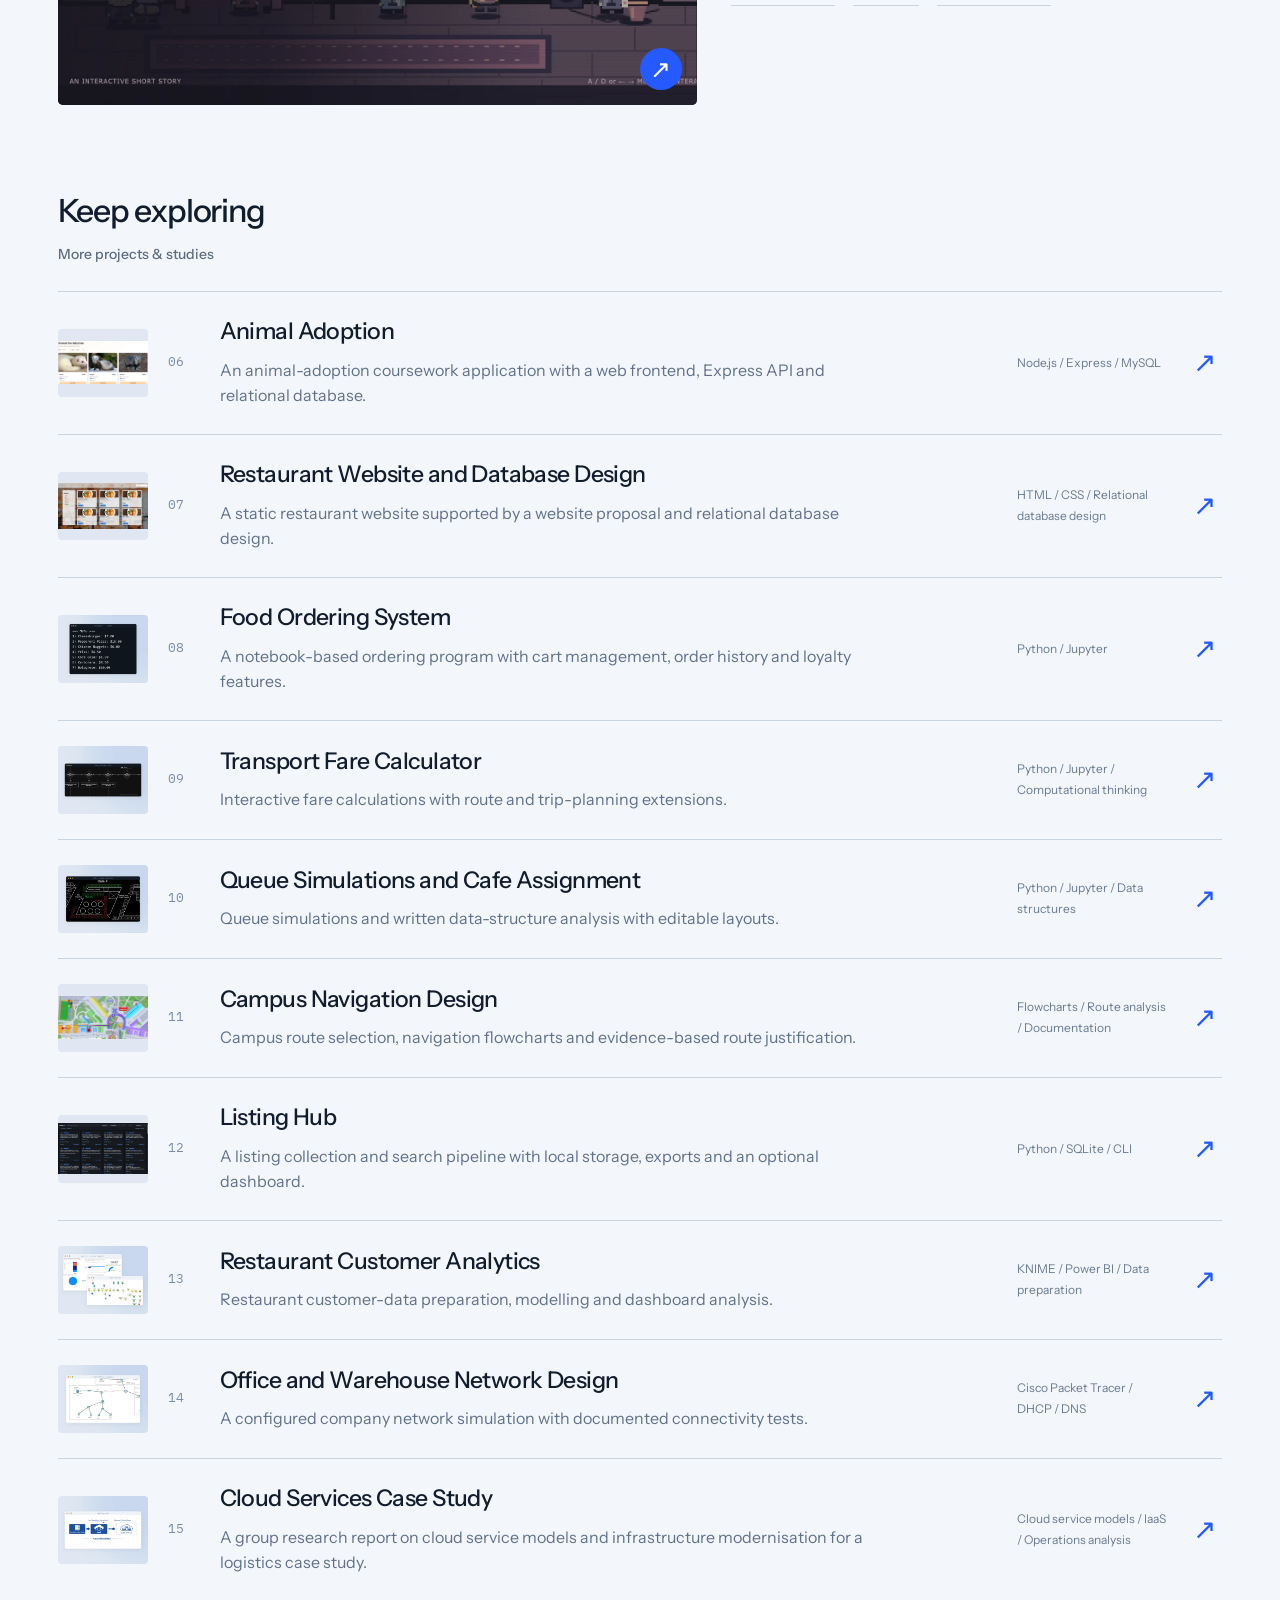
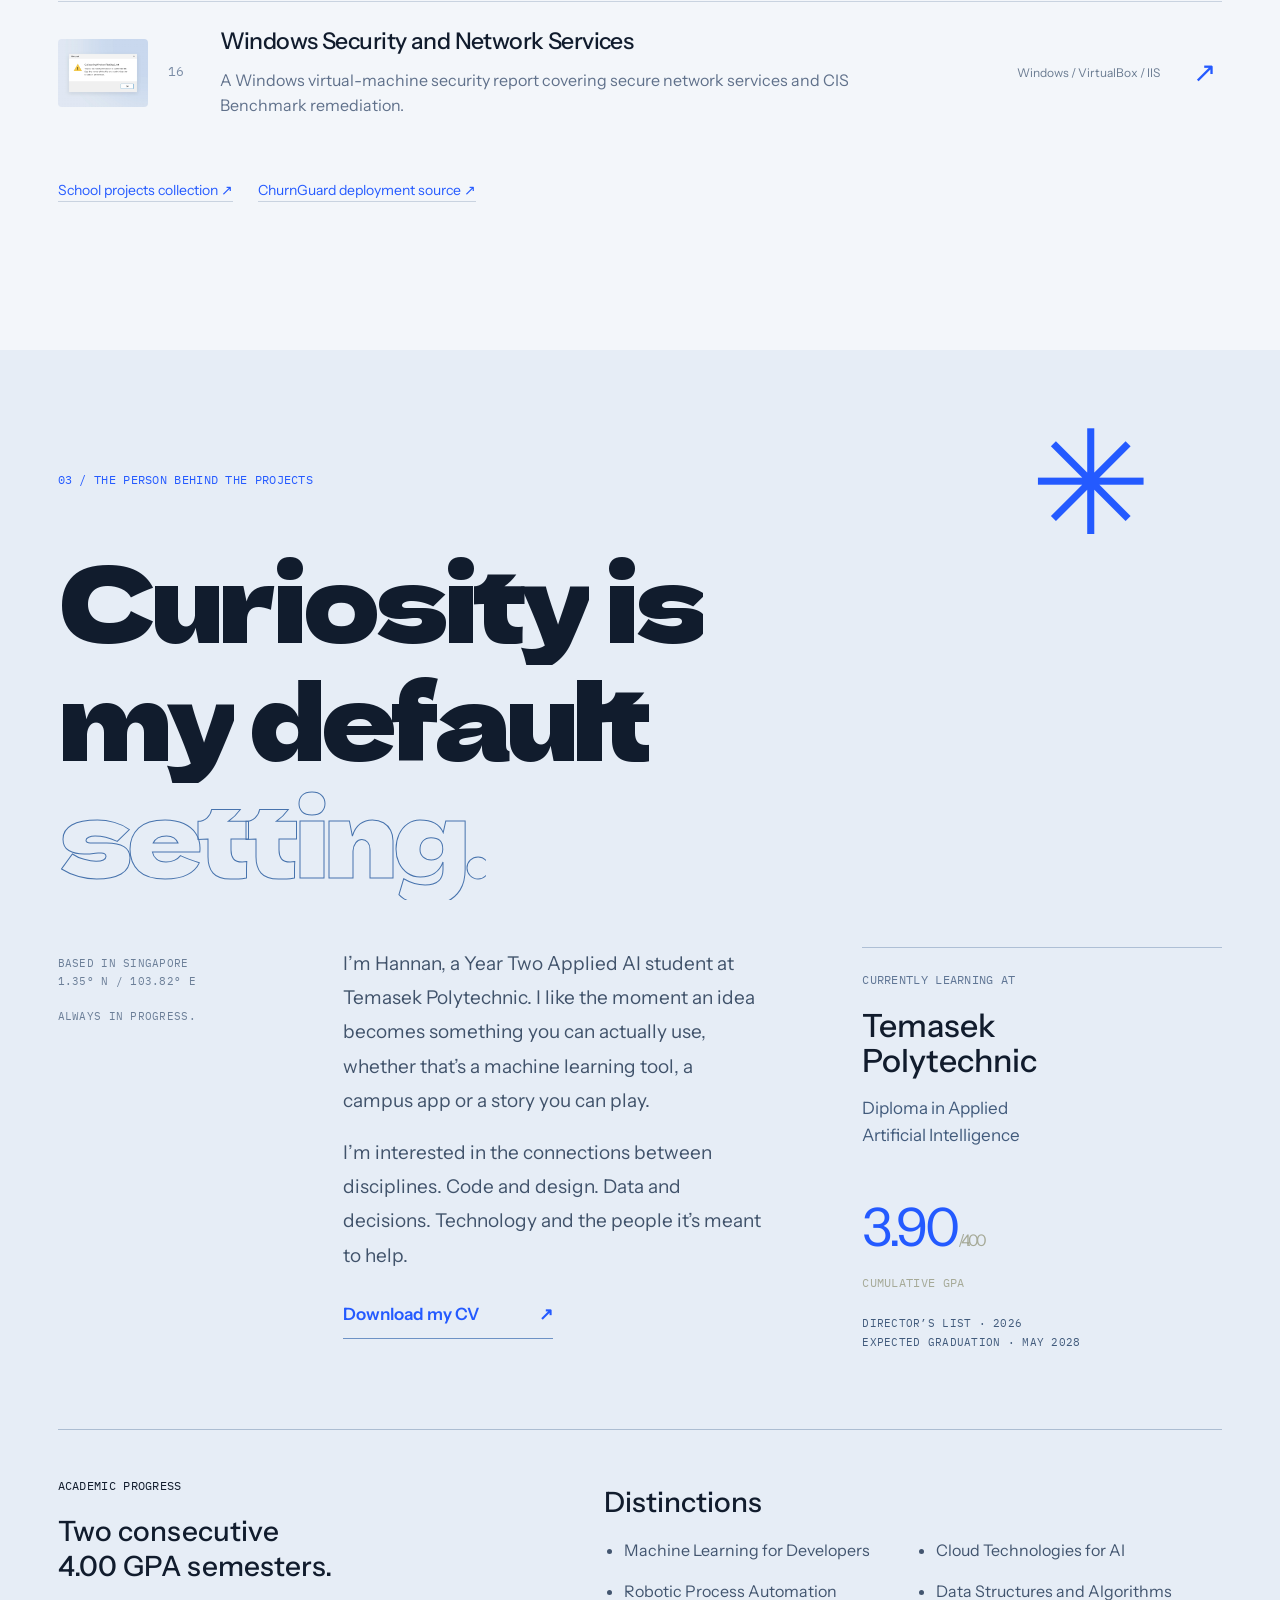
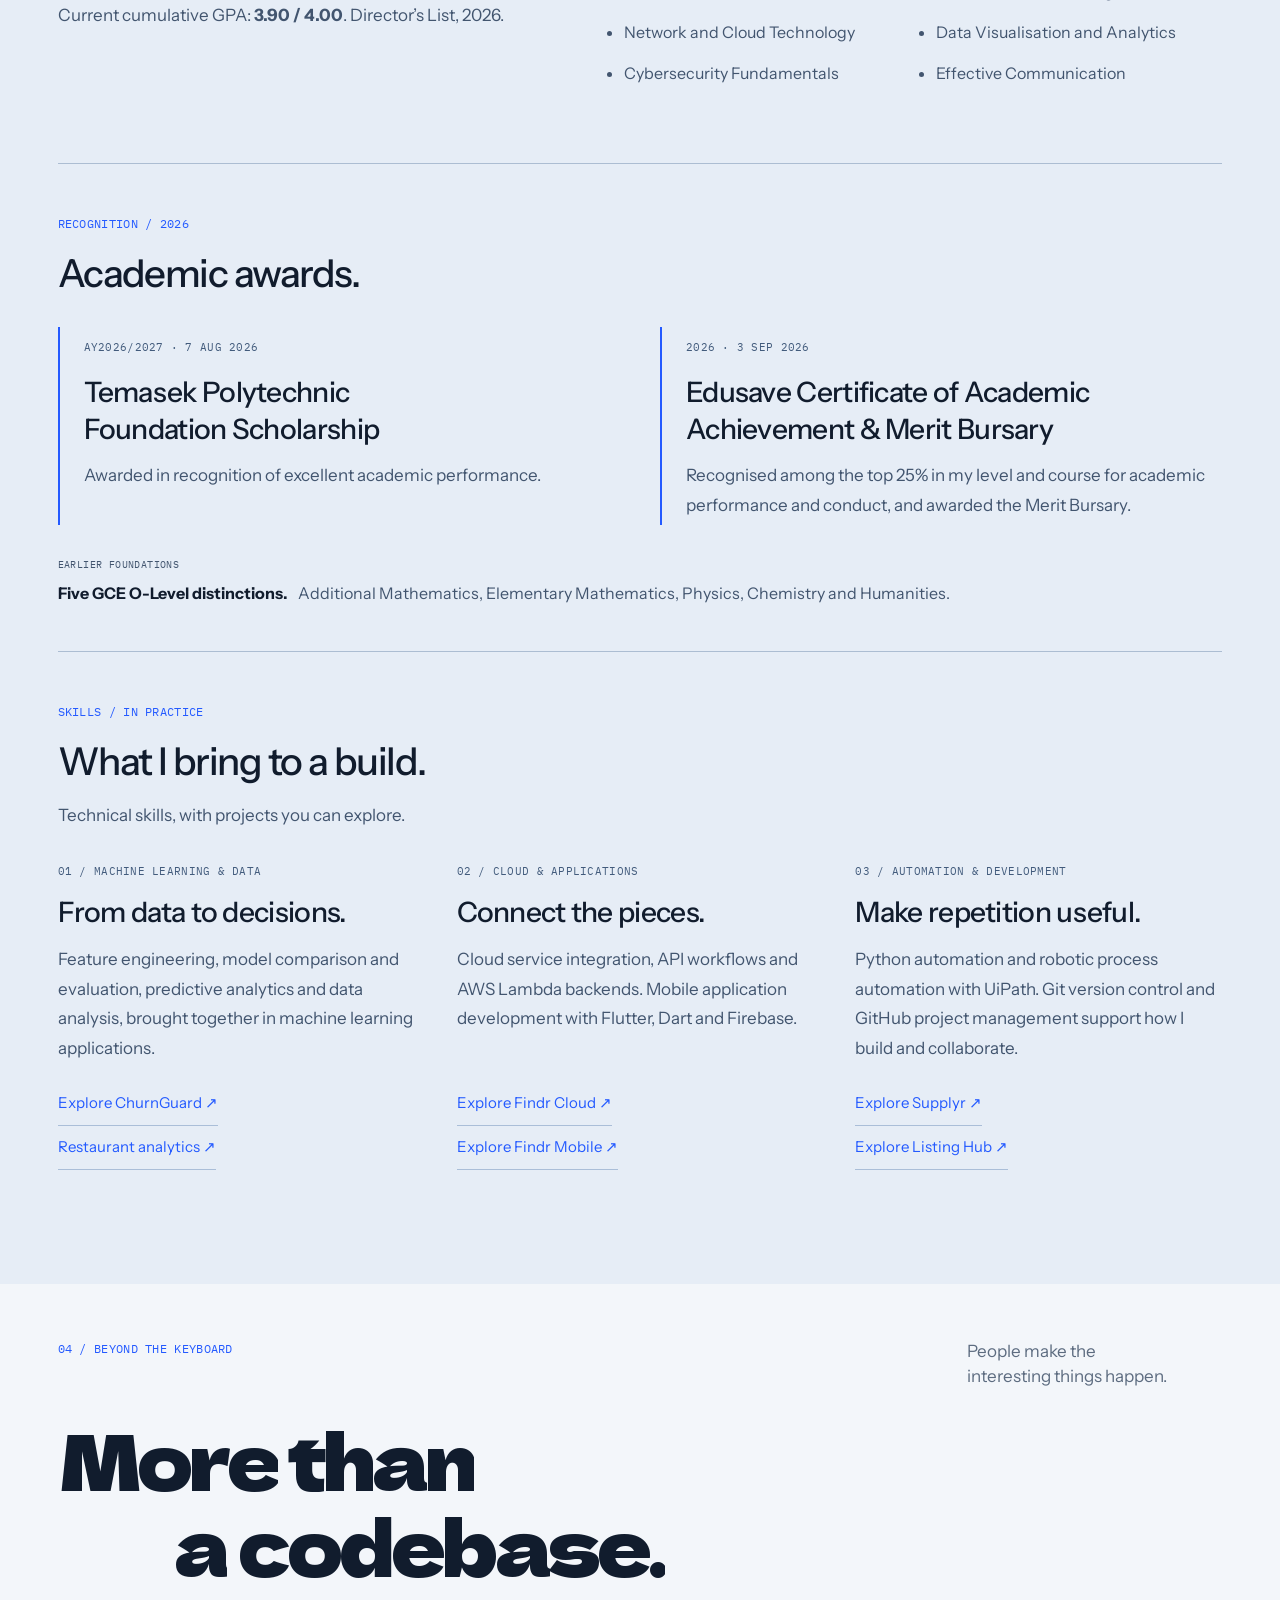
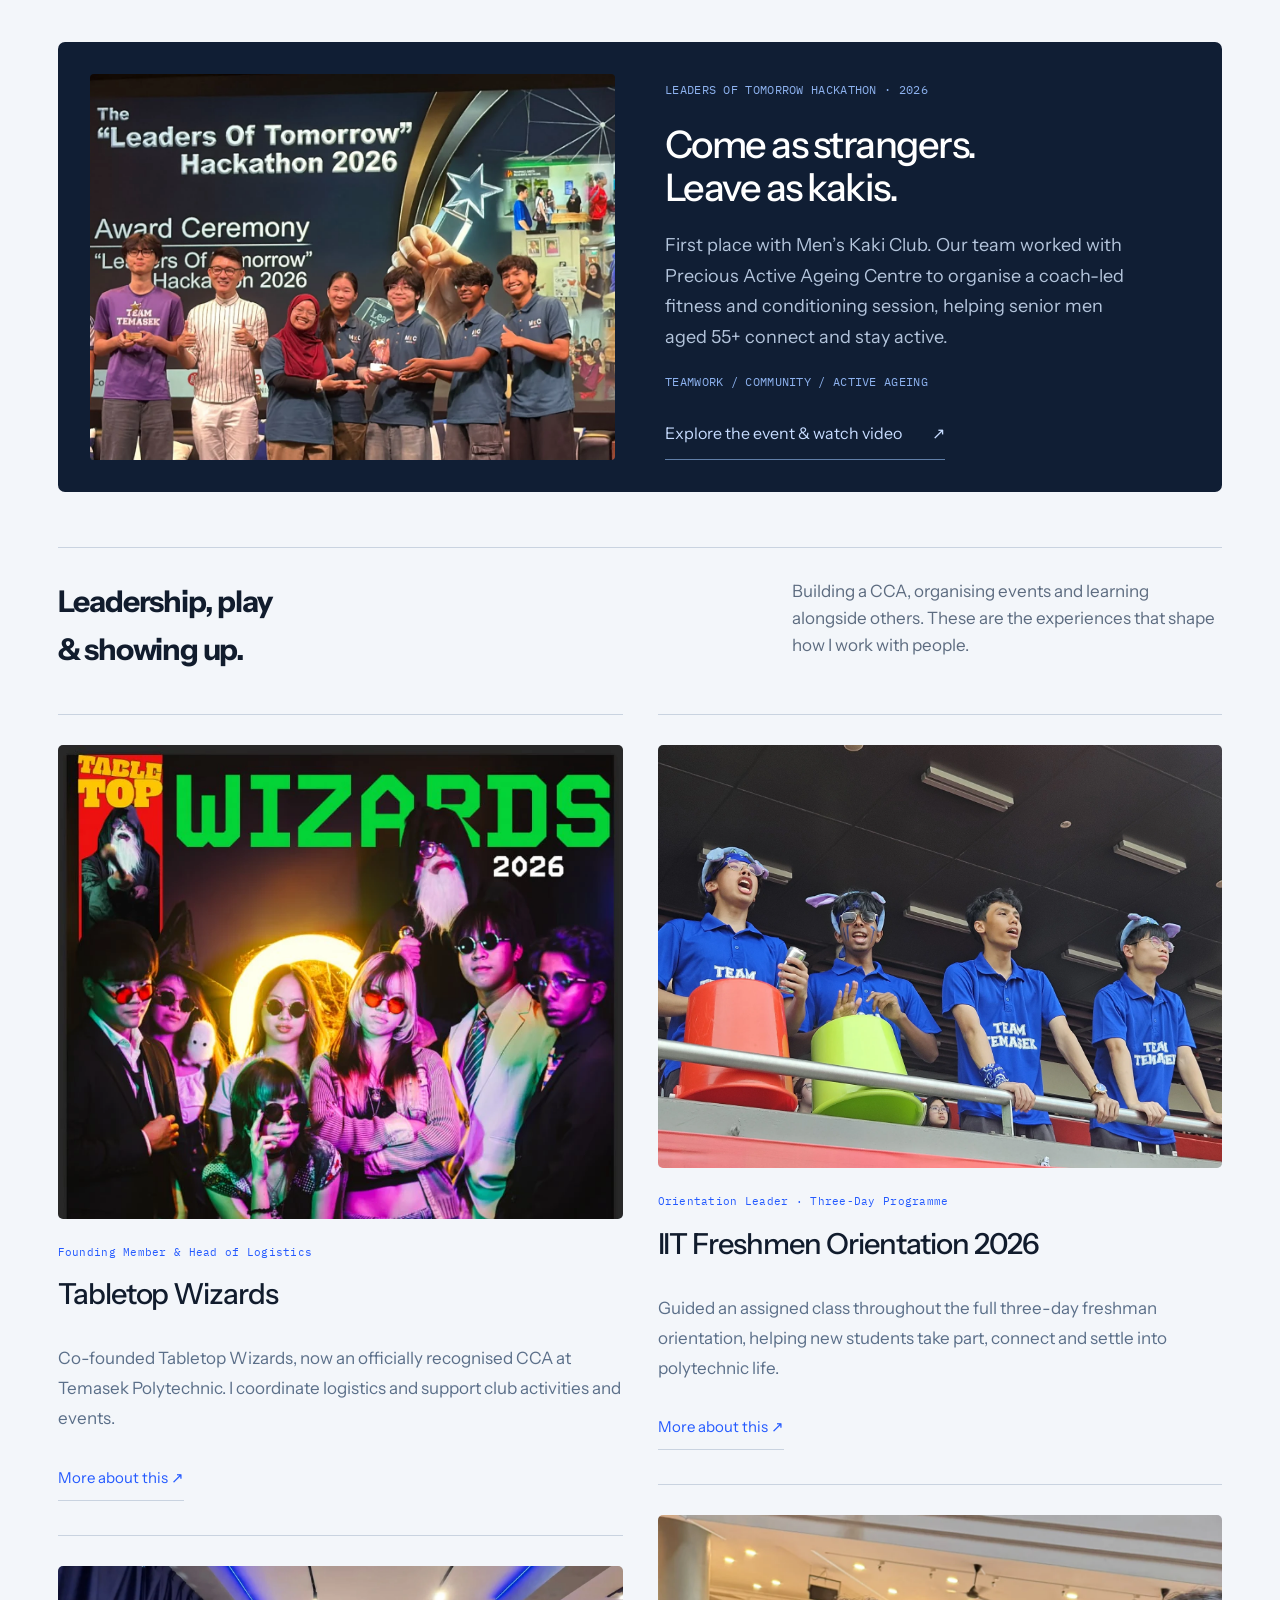
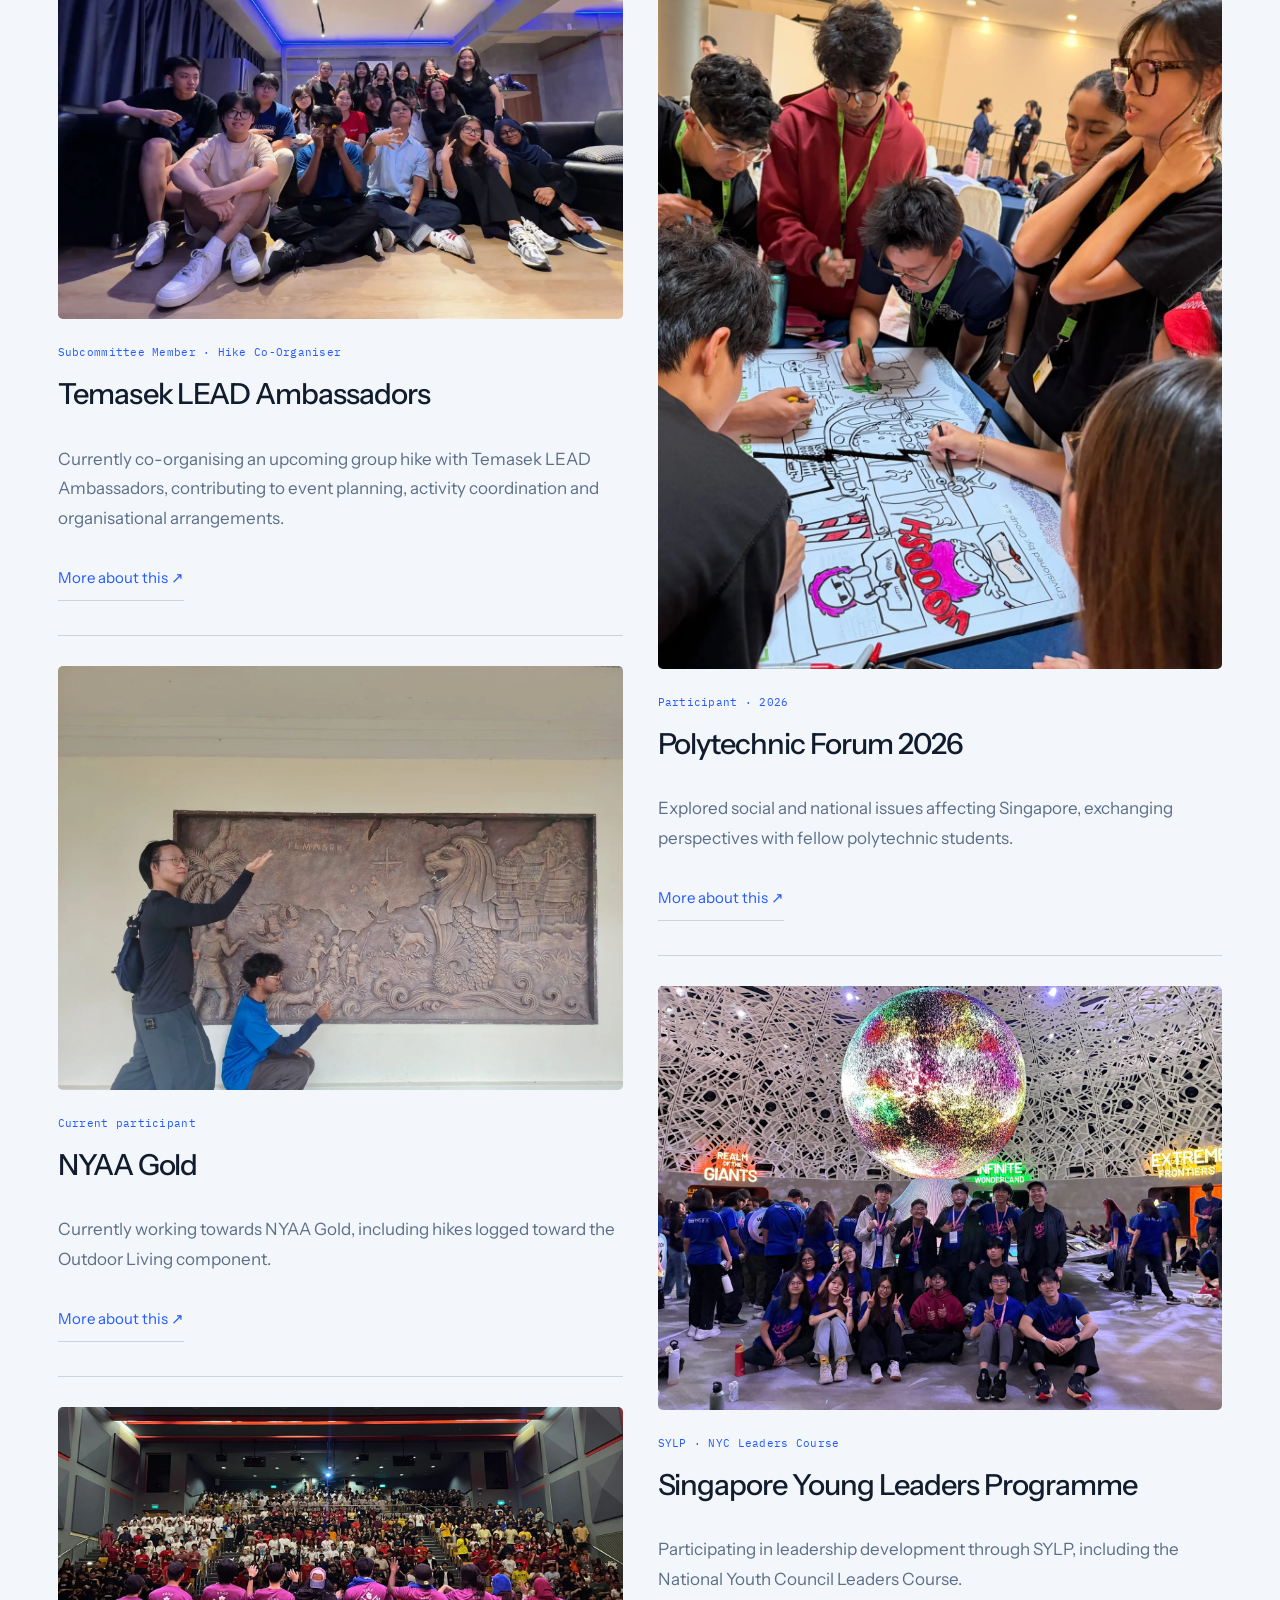
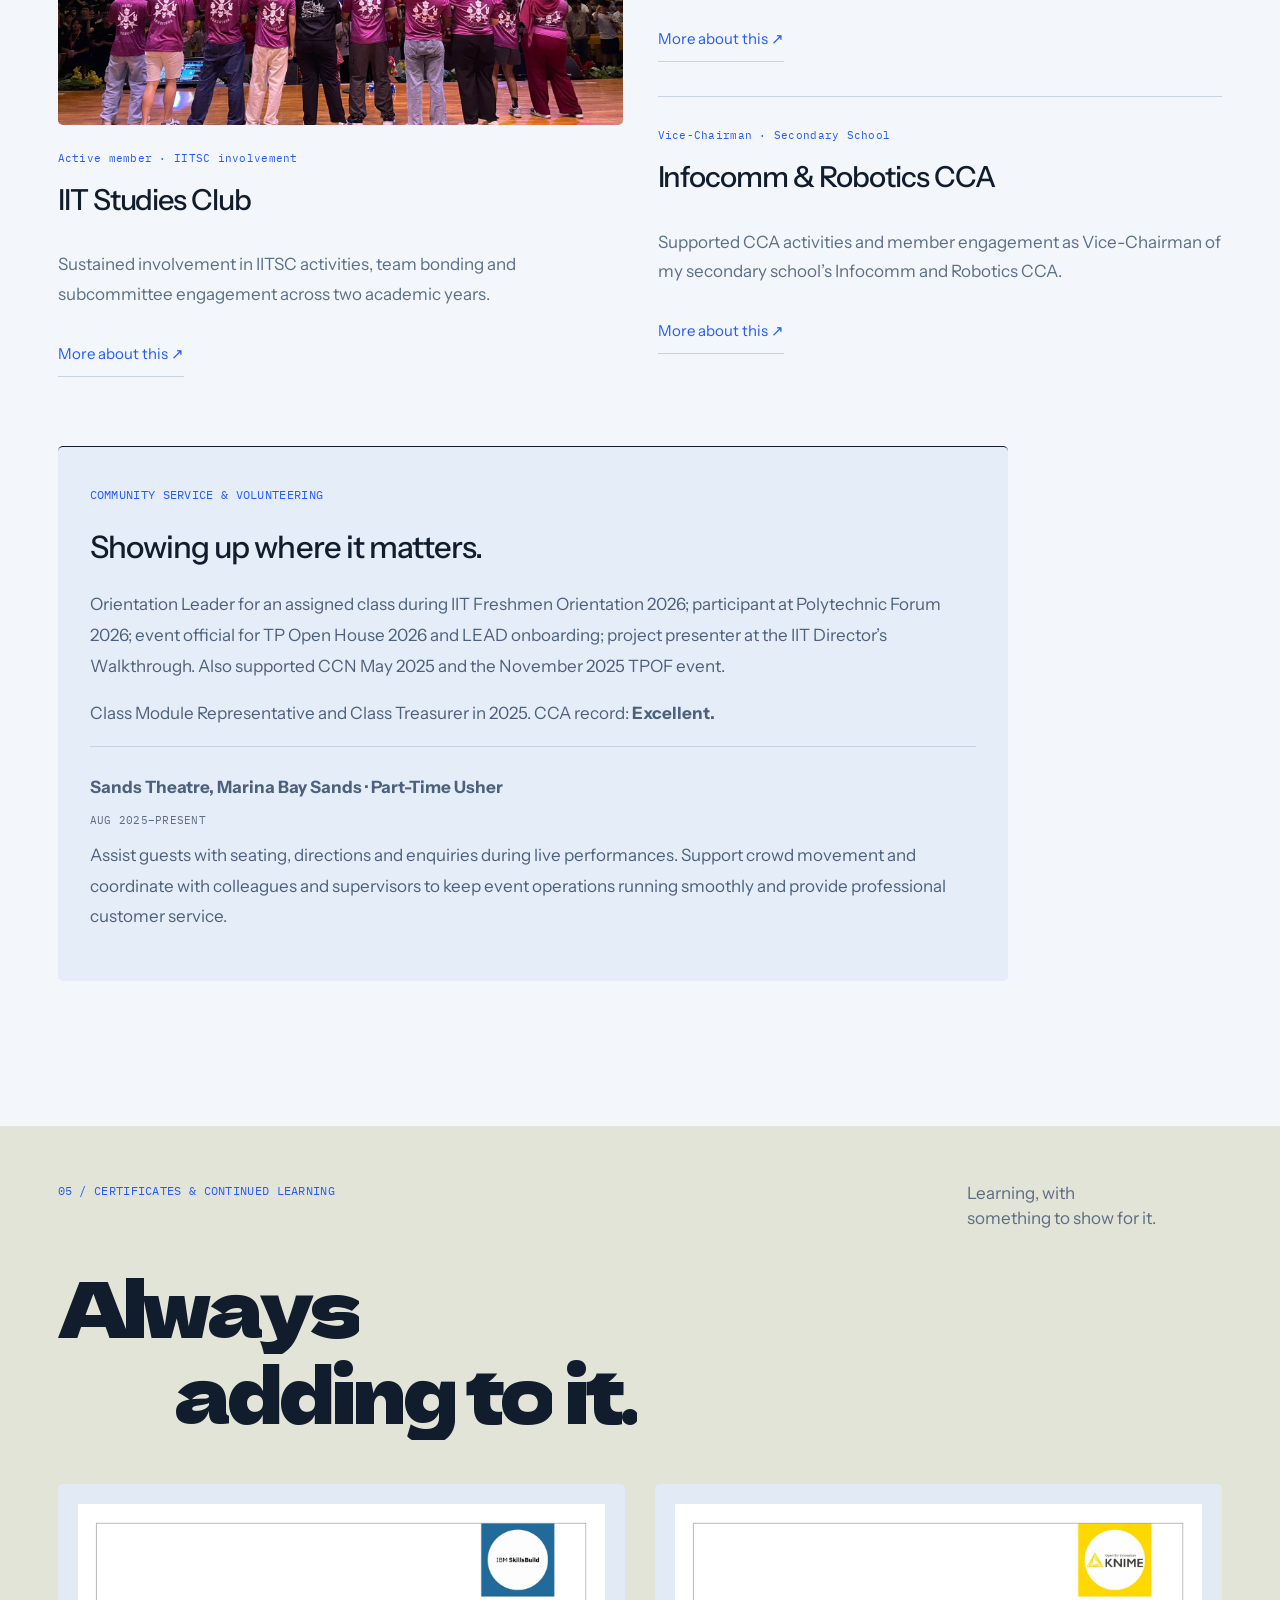
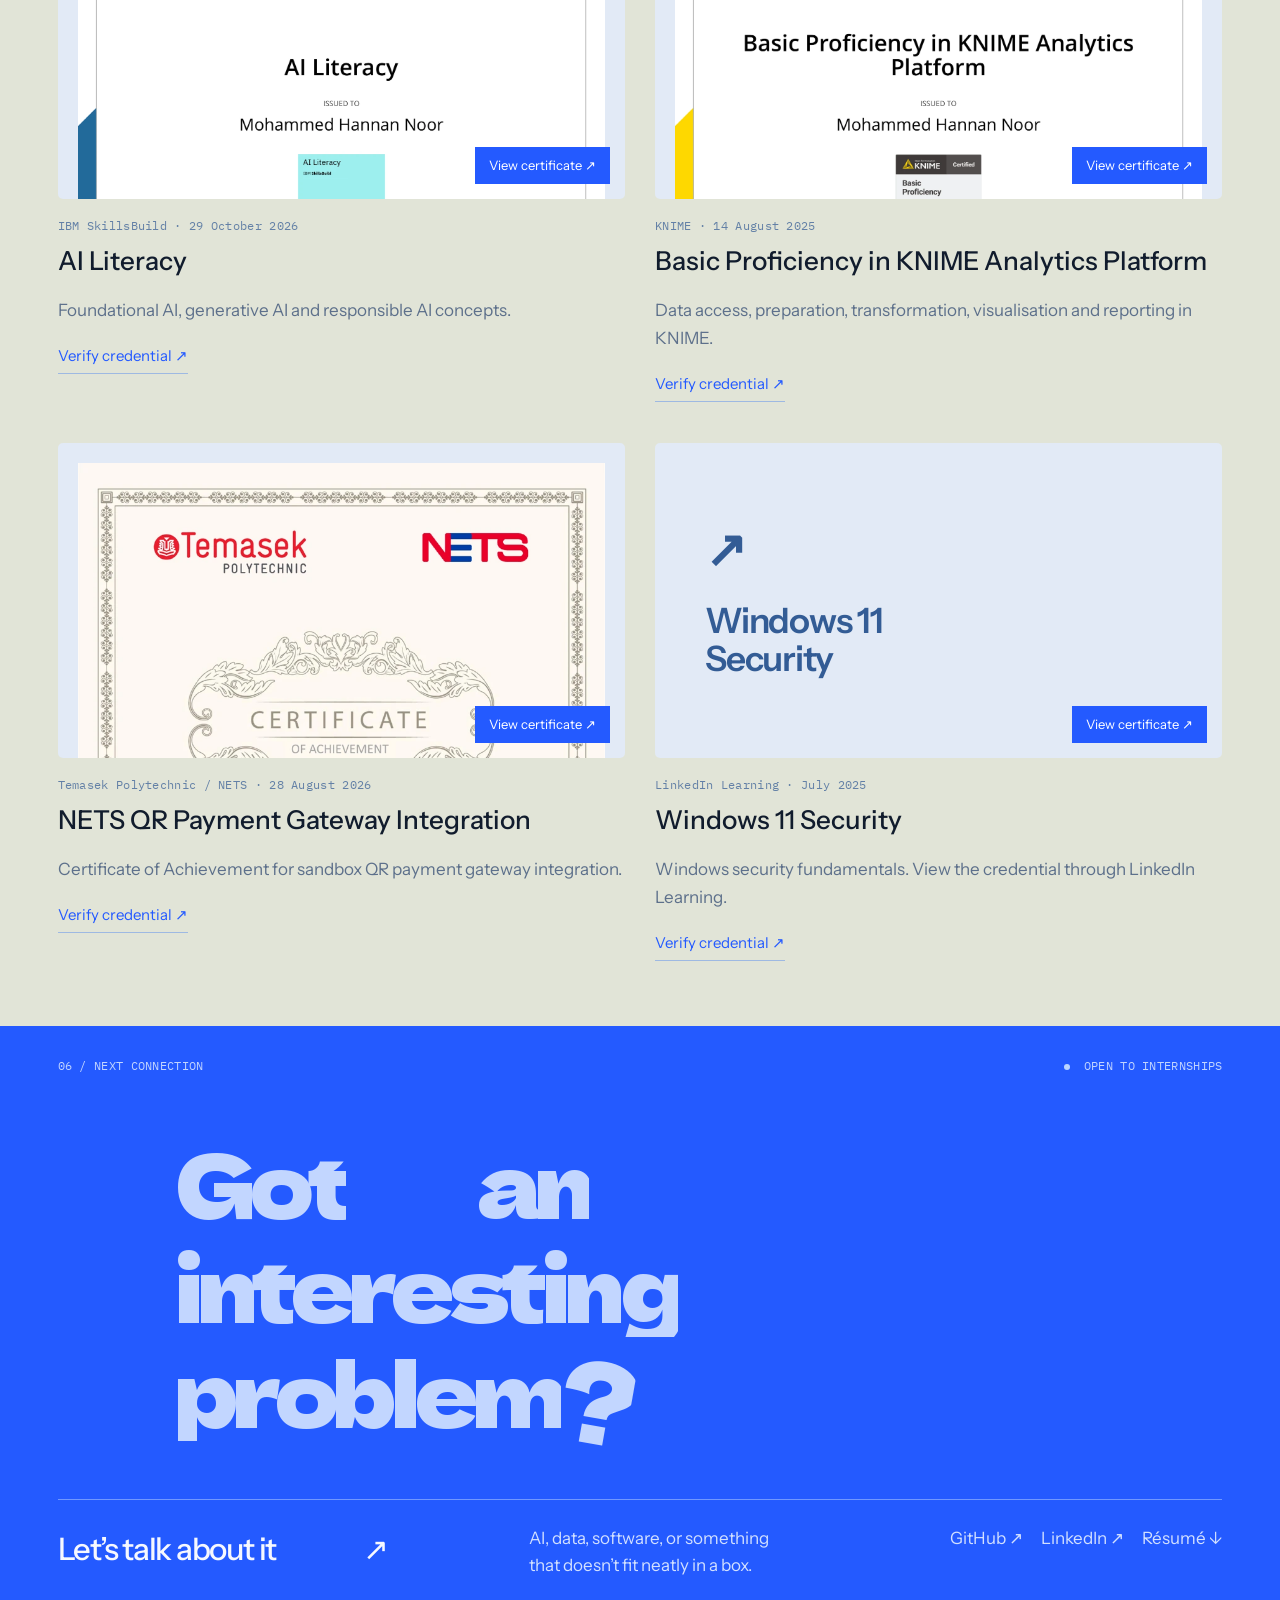
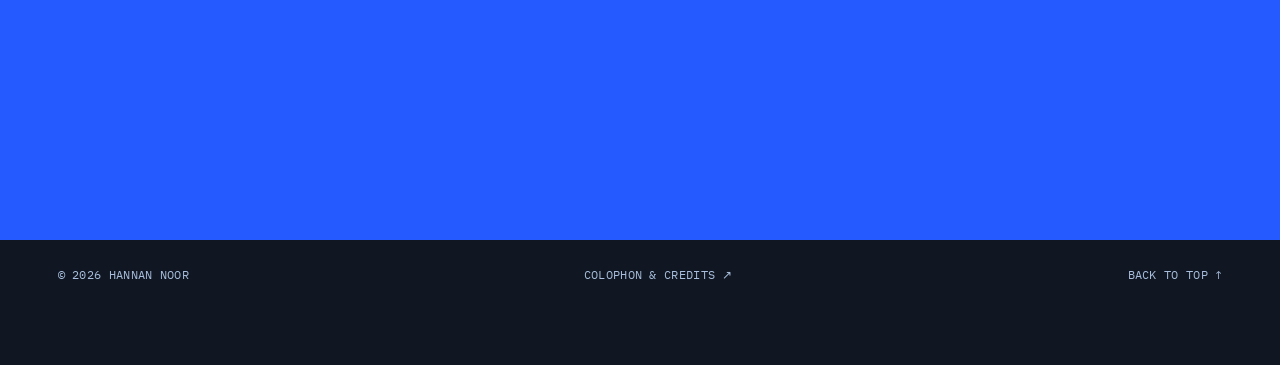
==== commit 162a92e7: "Replace custom cursor with a network-trail effect Keep the normal cursor. Moving it leaves a short-l" ====
--- a/index.html
+++ b/index.html
@@ -8,9 +8,9 @@
   <meta property="og:title" content="Hannan Noor — Ideas into things">
   <meta property="og:description" content="Applied AI, creative development, and the connections between them.">
   <link rel="icon" href="assets/favicon.svg" type="image/svg+xml">
-  <link rel="stylesheet" href="fonts.css"><link rel="stylesheet" href="style.css"><link rel="stylesheet" href="revision.css"><link rel="stylesheet" href="direction.css?v=15">
+  <link rel="stylesheet" href="fonts.css"><link rel="stylesheet" href="style.css"><link rel="stylesheet" href="revision.css"><link rel="stylesheet" href="direction.css?v=16">
   <script type="importmap">{"imports":{"three":"./vendor/three.module.js"}}</script>
-  <script type="module" src="app.js?v=15"></script>
+  <script type="module" src="app.js?v=16"></script>
 </head>
 <body>
   <a class="skip-link" href="#work">Skip to selected work</a>
--- a/direction.css
+++ b/direction.css
@@ -188,22 +188,10 @@
 @media(prefers-reduced-motion:reduce){.site-search,.search-box{transition:none}}
 
 /* ================= Site-wide motion (fx.js) ================= */
-/* Cursor */
-.fx-has-cursor.fx-cursor-on,.fx-has-cursor.fx-cursor-on *{cursor:none!important}
-.fx-has-cursor.fx-cursor-on input,.fx-has-cursor.fx-cursor-on textarea,.fx-has-cursor.fx-cursor-on [contenteditable]{cursor:text!important}
-.fx-cursor-dot,.fx-cursor-ring{position:fixed;left:0;top:0;z-index:1000;pointer-events:none;opacity:0;transition:opacity .25s}
-.fx-cursor-on .fx-cursor-dot,.fx-cursor-on .fx-cursor-ring{opacity:1}
-.fx-cursor-dot{width:6px;height:6px;margin:-3px 0 0 -3px;border-radius:50%;background:#245aff;mix-blend-mode:normal}
-.fx-cursor-ring{width:0;height:0}
-.fx-cursor-ring:before{content:'';position:absolute;left:-17px;top:-17px;width:34px;height:34px;border-radius:50%;border:1.5px solid #245aff8c;transition:transform .35s cubic-bezier(.2,.9,.25,1),background .25s,border-color .25s,opacity .2s}
-.fx-cursor-ring[data-state=link]:before{transform:scale(1.55);background:#245aff1f;border-color:#245aff}
-.fx-cursor-ring[data-state=text]:before{transform:scale(.4);opacity:0}
-.fx-cursor-ring[data-state=label]:before{transform:scale(2.5);background:#245aff;border-color:#245aff}
-.fx-cursor-ring.down:before{transform:scale(.8)}
-.fx-cursor-ring[data-state=label].down:before{transform:scale(2.2)}
-.fx-cursor-label{position:absolute;left:0;top:0;transform:translate(-50%,-50%) scale(.6);color:#fff;font-size:11px;letter-spacing:.08em;text-transform:uppercase;opacity:0;transition:opacity .2s,transform .35s cubic-bezier(.2,.9,.25,1);white-space:nowrap}
-.fx-cursor-ring[data-state=label] .fx-cursor-label{opacity:1;transform:translate(-50%,-50%) scale(1)}
-.fx-cursor-ring[data-state=text]~.fx-cursor-dot,.fx-has-cursor .fx-cursor-ring[data-state=label]+.fx-cursor-dot{opacity:0}
+/* Network-trail cursor */
+.fx-trail{position:fixed;inset:0;width:100vw;height:100vh;z-index:950;pointer-events:none}
+.fx-trail-label{position:fixed;left:0;top:0;z-index:951;pointer-events:none;padding:6px 11px;border-radius:999px;background:#245aff;color:#fff;font-size:11px;letter-spacing:.06em;text-transform:uppercase;white-space:nowrap;opacity:0;scale:.8;transition:opacity .2s,scale .25s cubic-bezier(.2,.9,.25,1);box-shadow:0 8px 24px -10px #245aff}
+.fx-trail-label.on{opacity:1;scale:1}
 /* Curtain + intro */
 .fx-curtain,.fx-intro{position:fixed;inset:0;z-index:900;background:#245aff;color:#fff;display:none;transform:translateY(100%);pointer-events:none}
 .fx-curtain.active{display:grid;place-items:center}
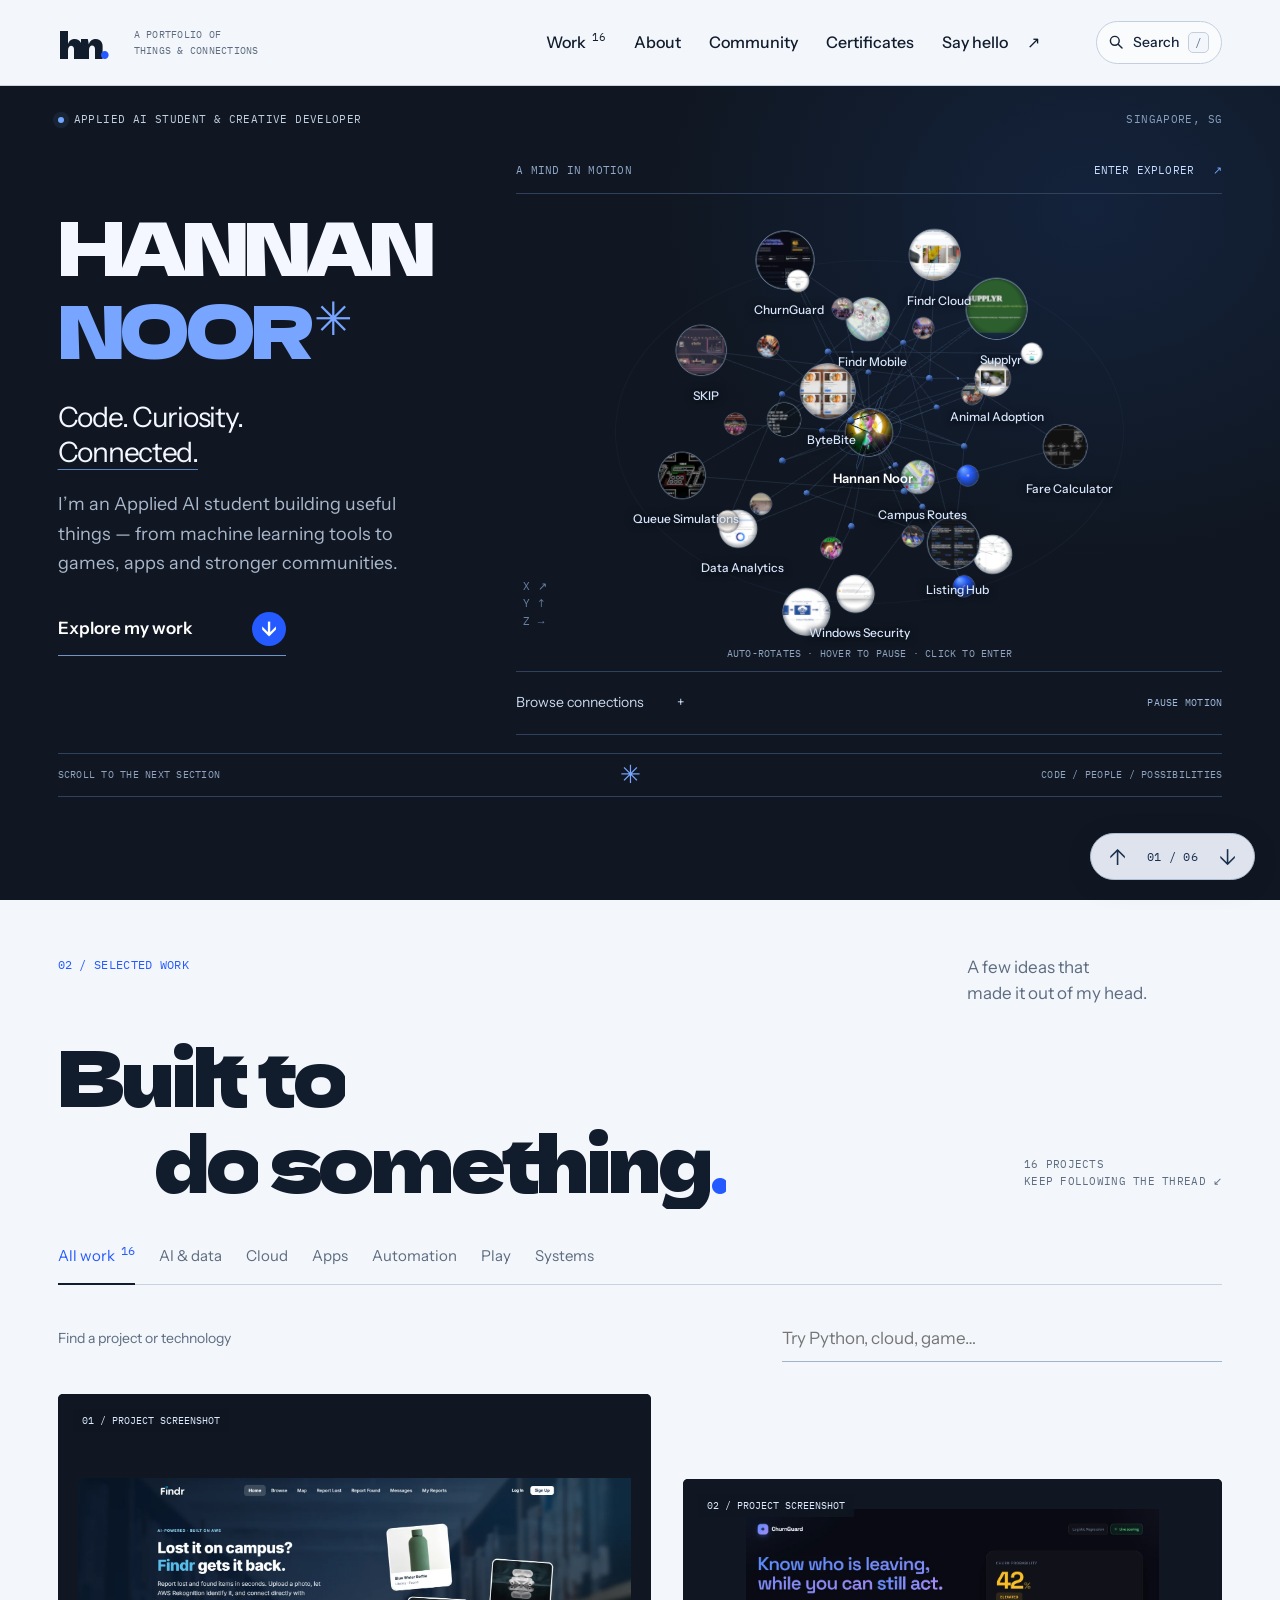
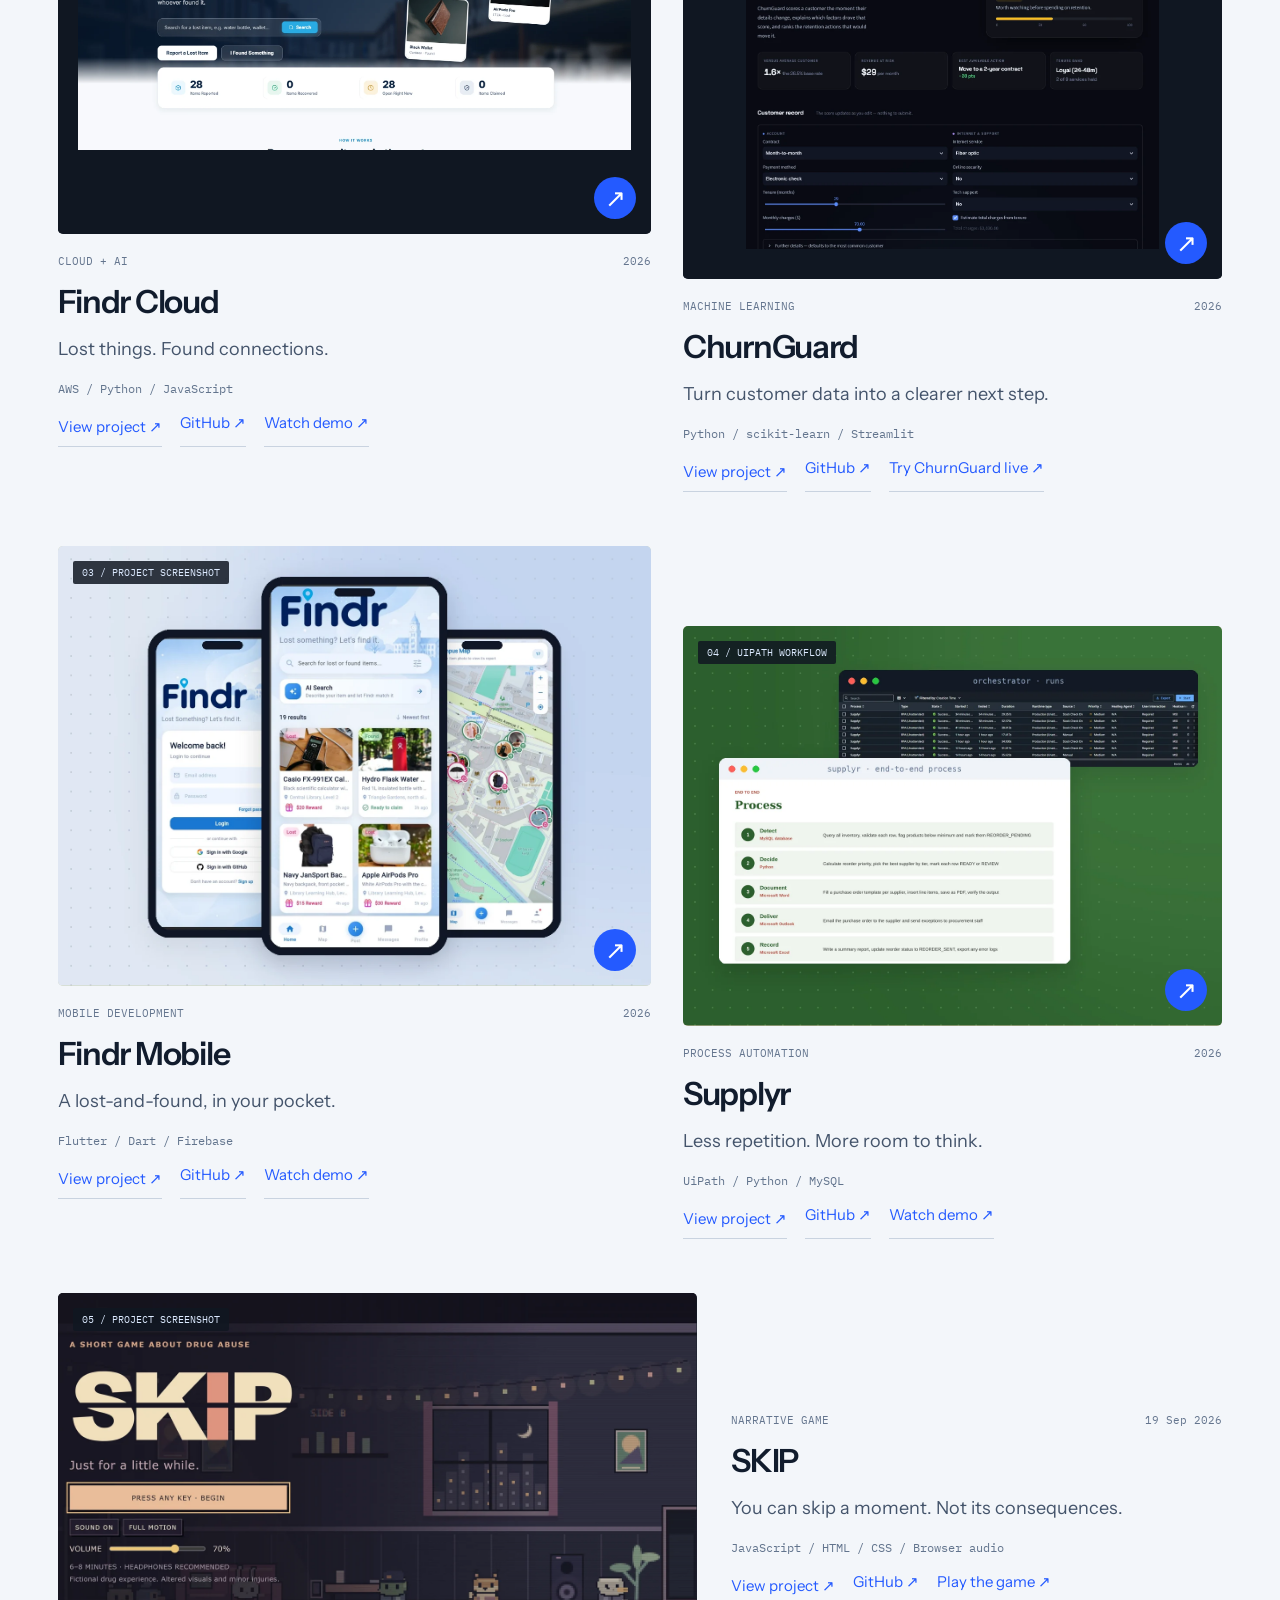
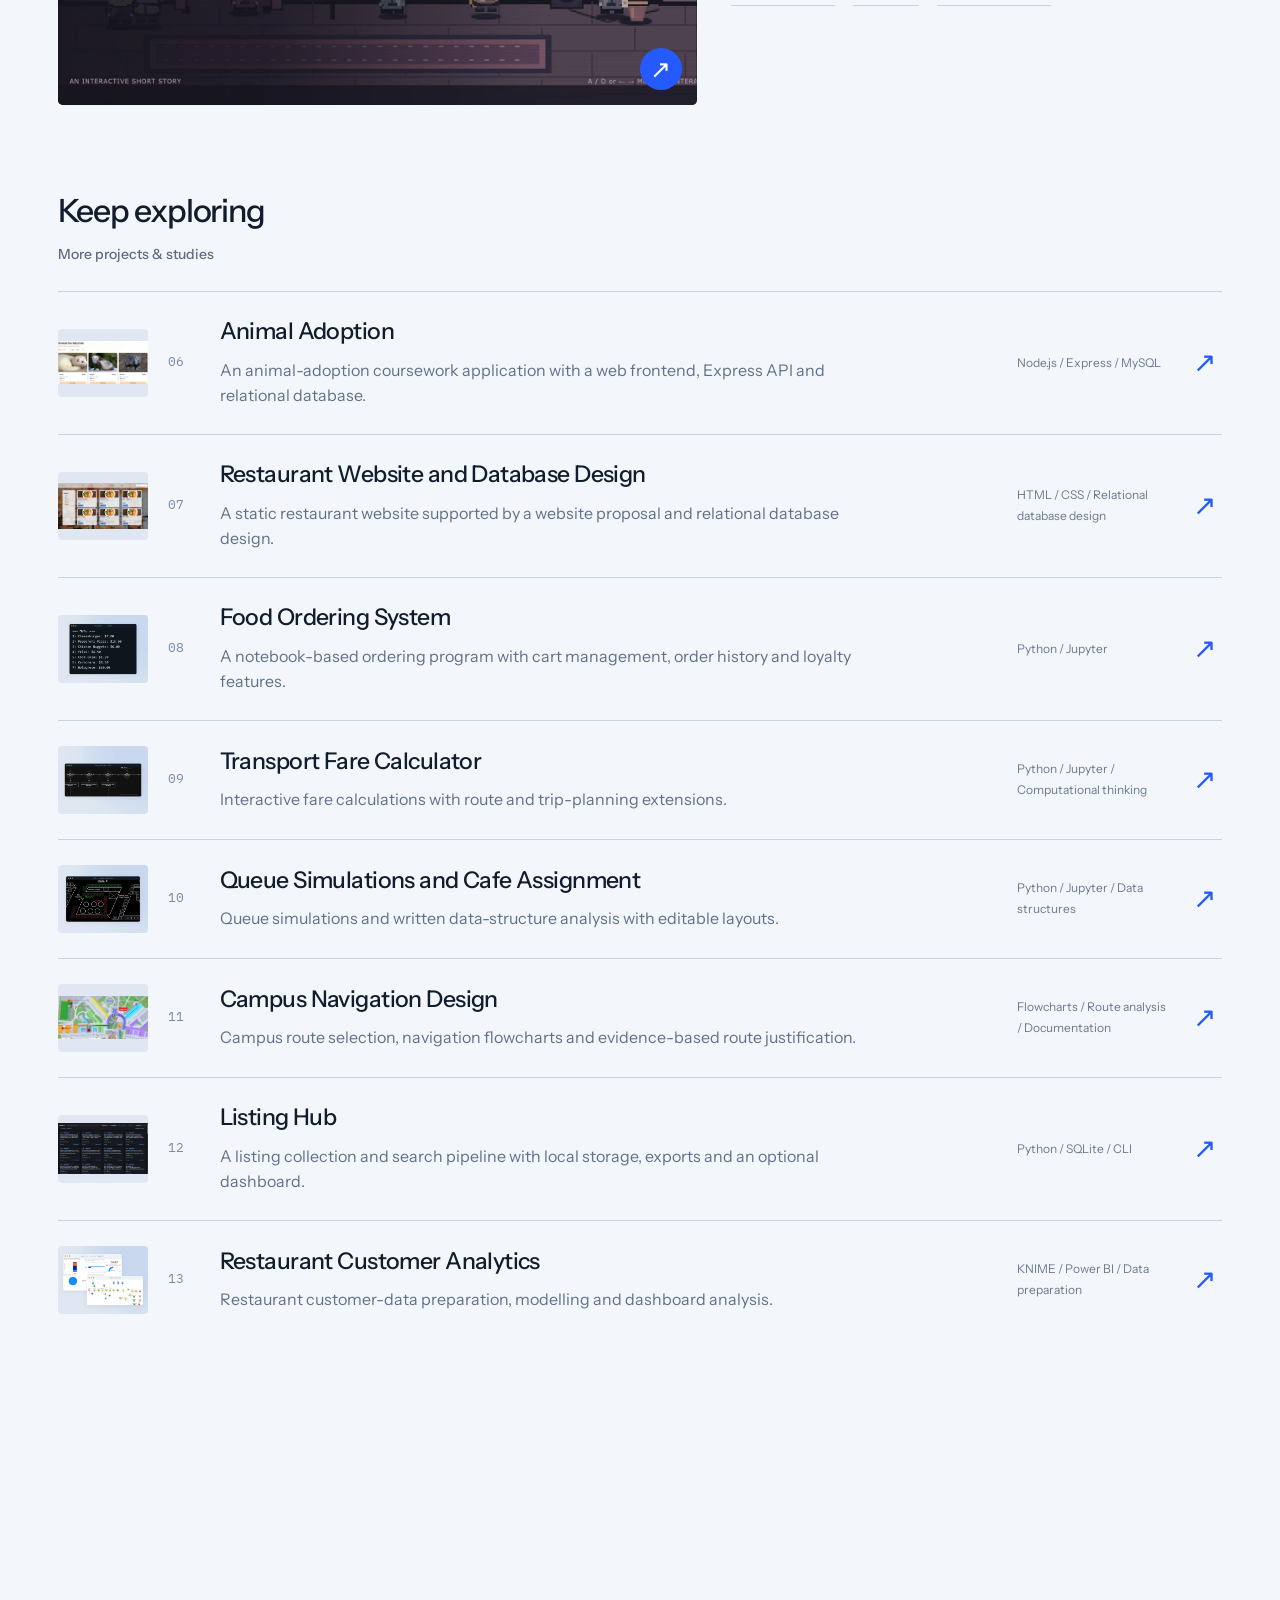
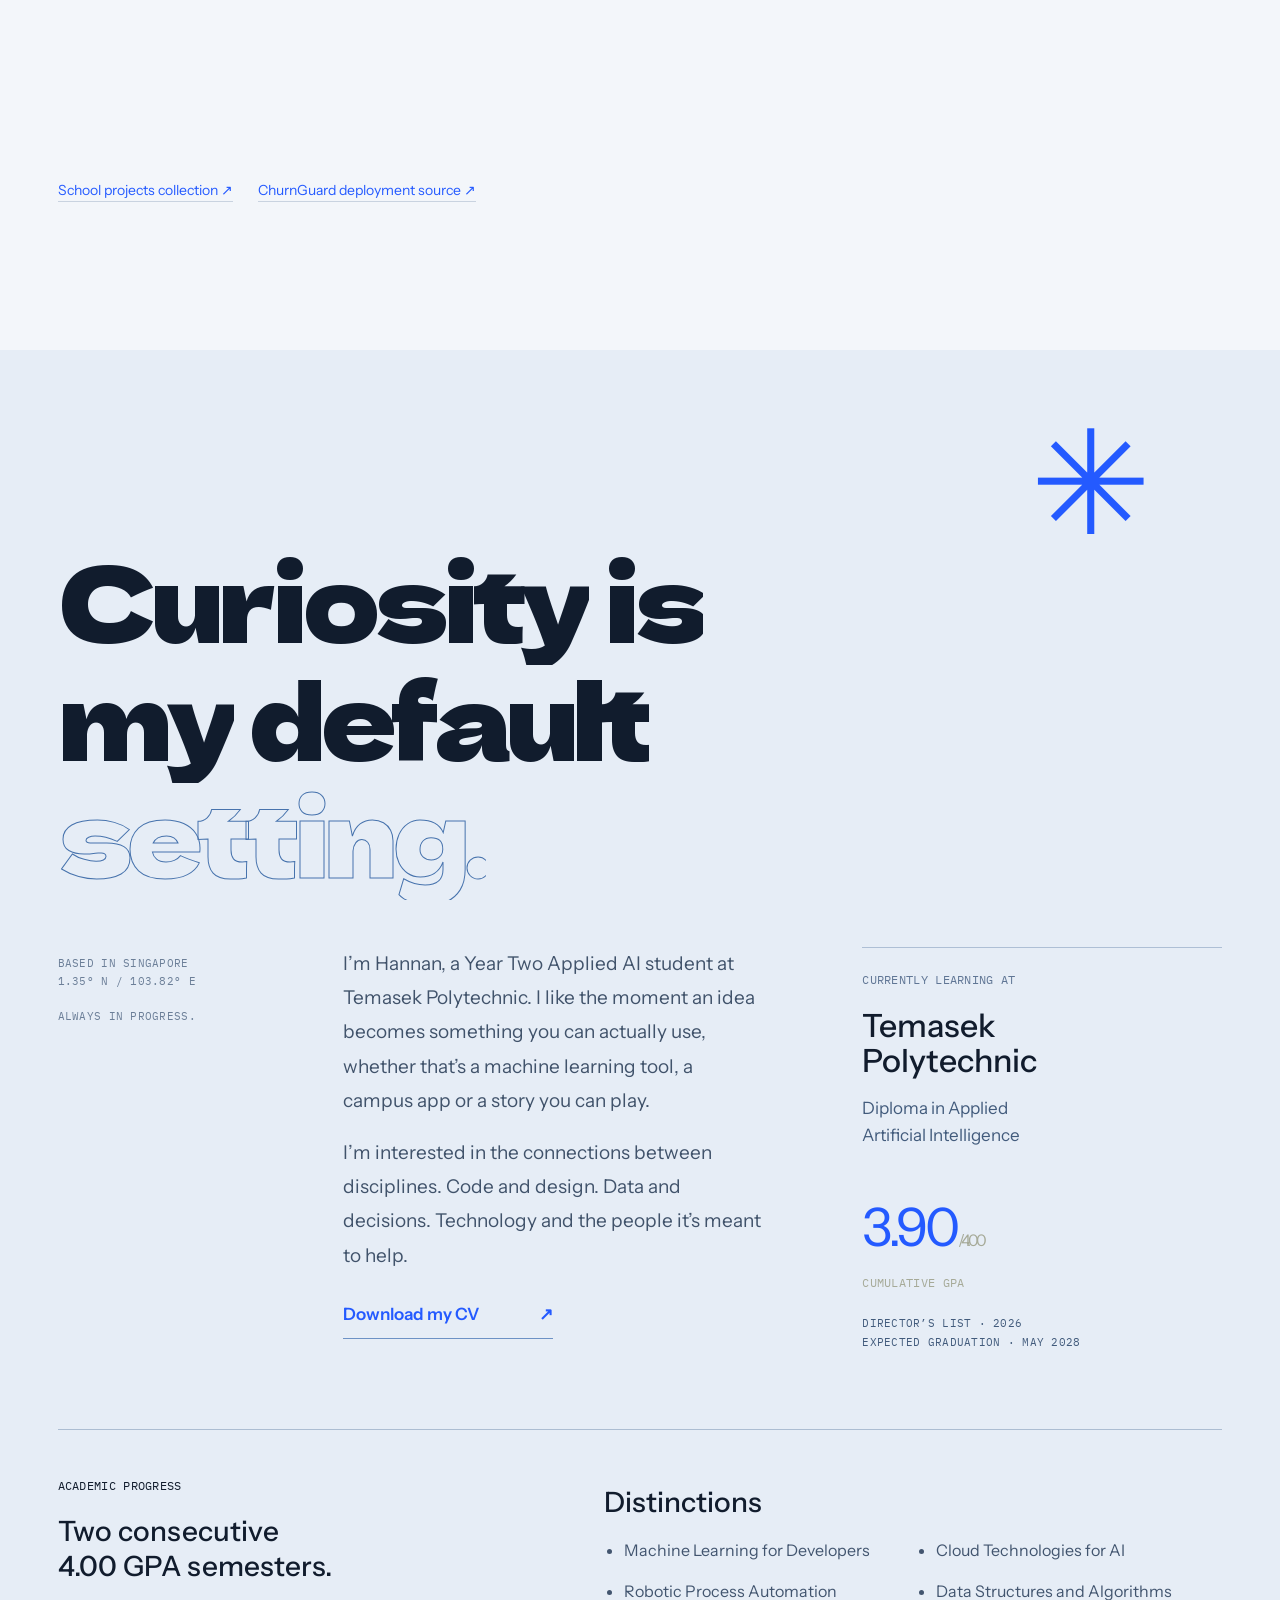
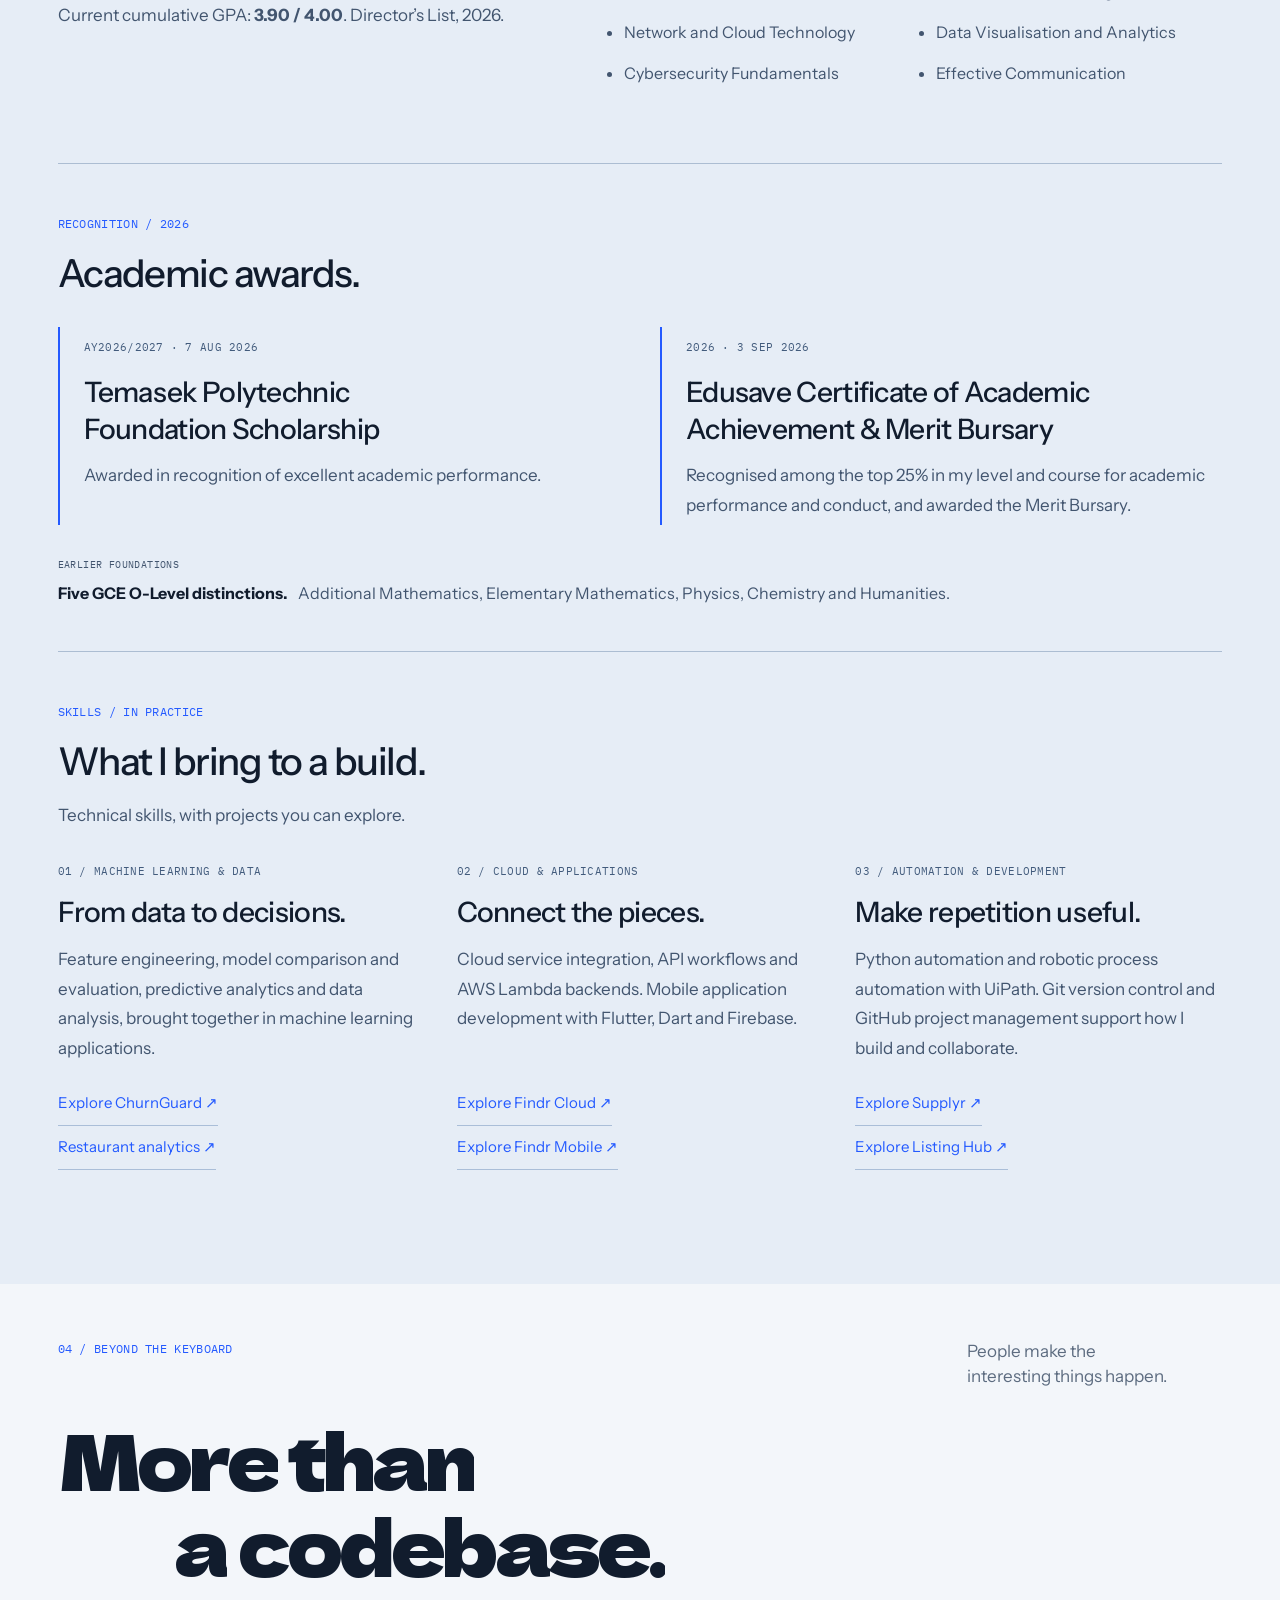
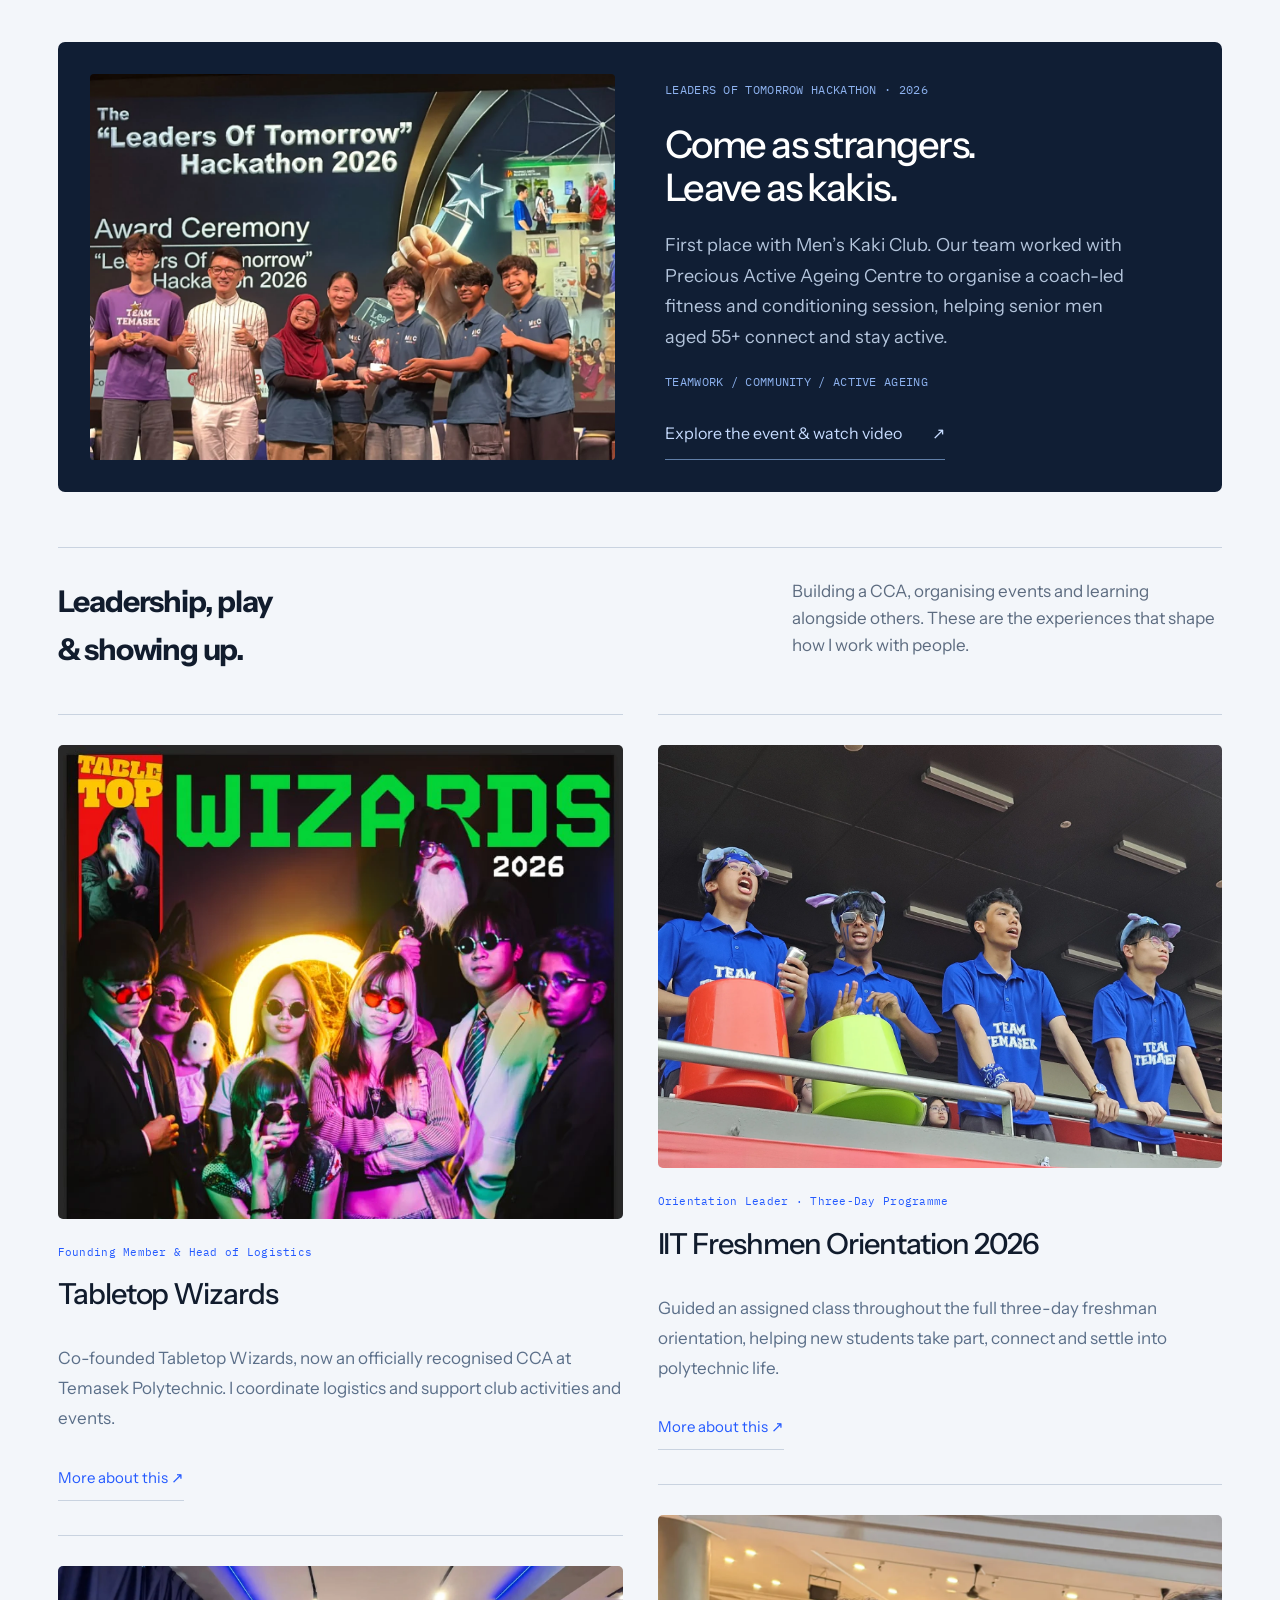
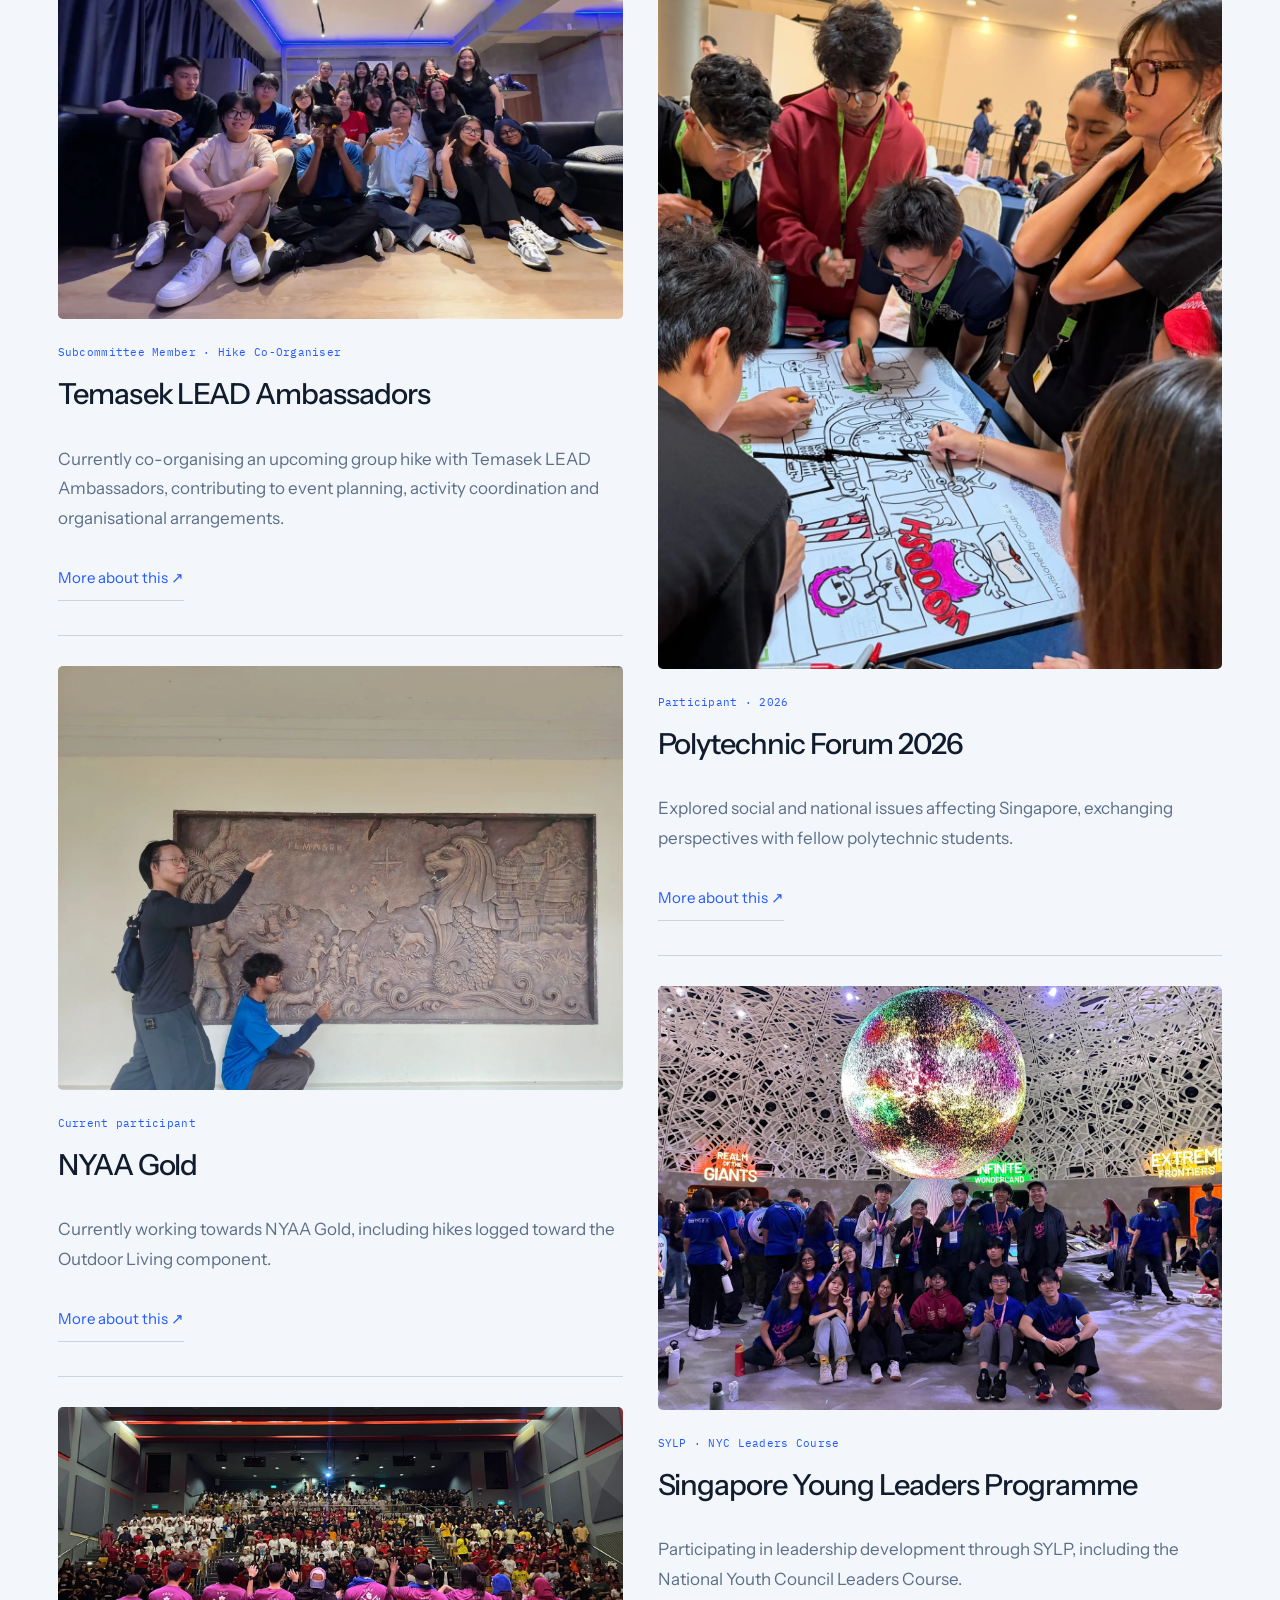
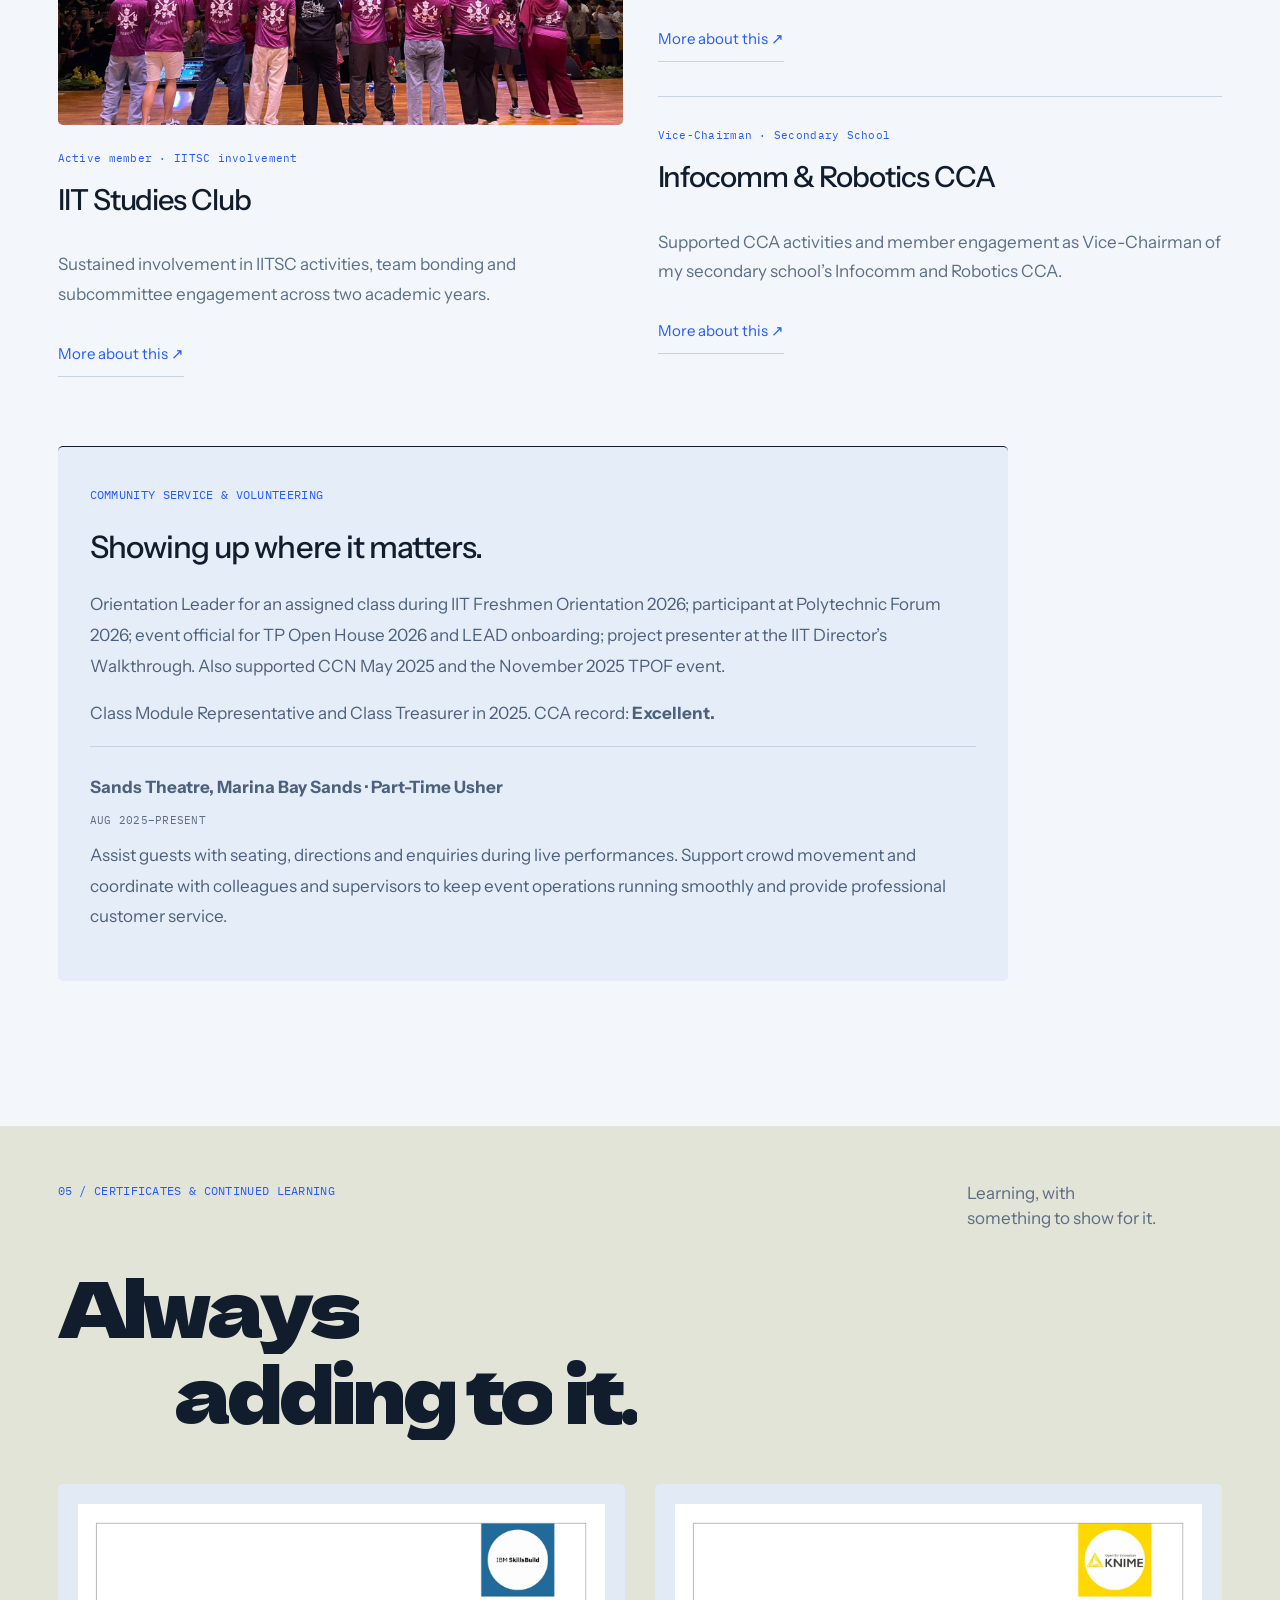
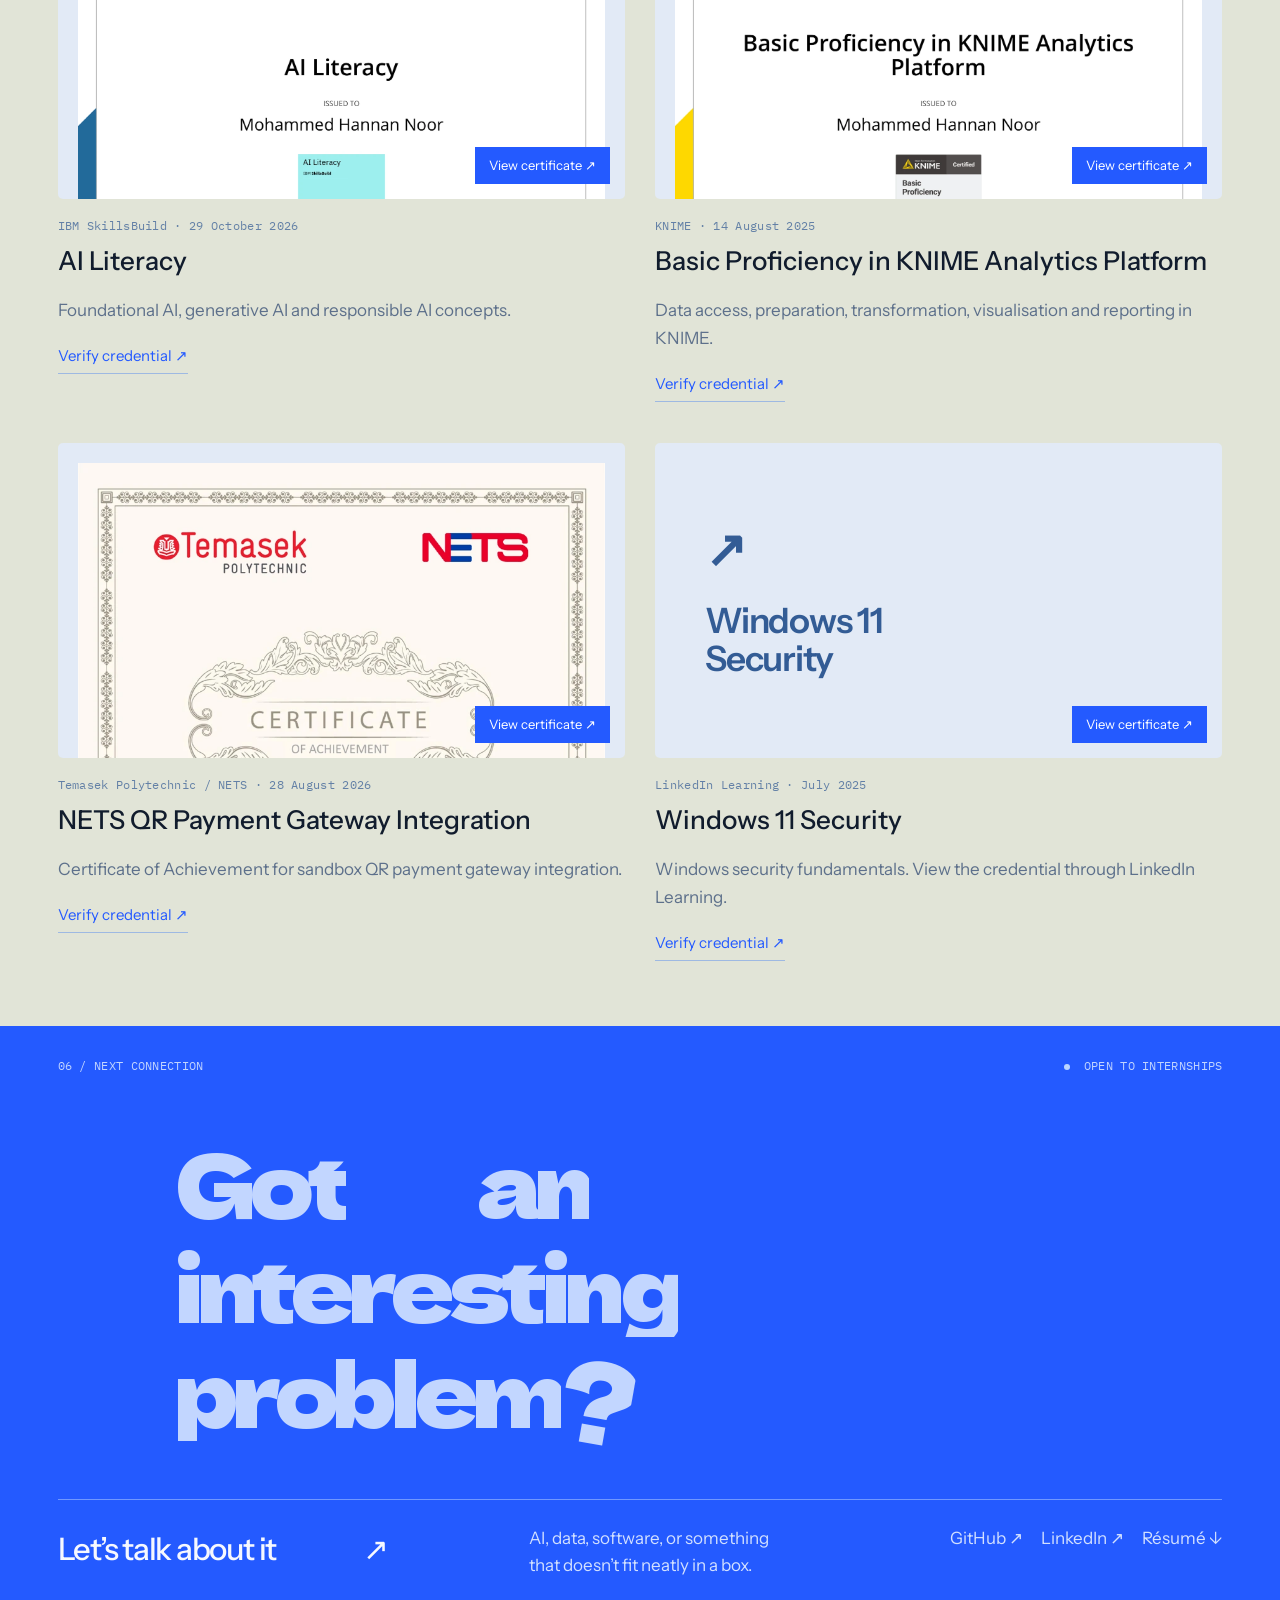
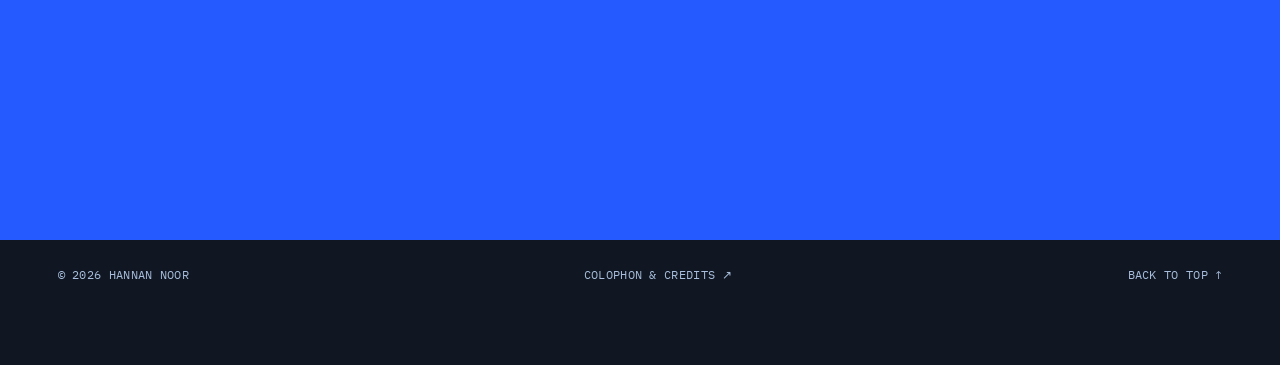
==== commit dbb89a6f: "Remove the 'Drag to explore' cursor label over the network Co-Authored-By: Claude Opus 5.5 <noreply@" ====
--- a/index.html
+++ b/index.html
@@ -10,7 +10,7 @@
   <link rel="icon" href="assets/favicon.svg" type="image/svg+xml">
   <link rel="stylesheet" href="fonts.css"><link rel="stylesheet" href="style.css"><link rel="stylesheet" href="revision.css"><link rel="stylesheet" href="direction.css?v=16">
   <script type="importmap">{"imports":{"three":"./vendor/three.module.js"}}</script>
-  <script type="module" src="app.js?v=16"></script>
+  <script type="module" src="app.js?v=17"></script>
 </head>
 <body>
   <a class="skip-link" href="#work">Skip to selected work</a>
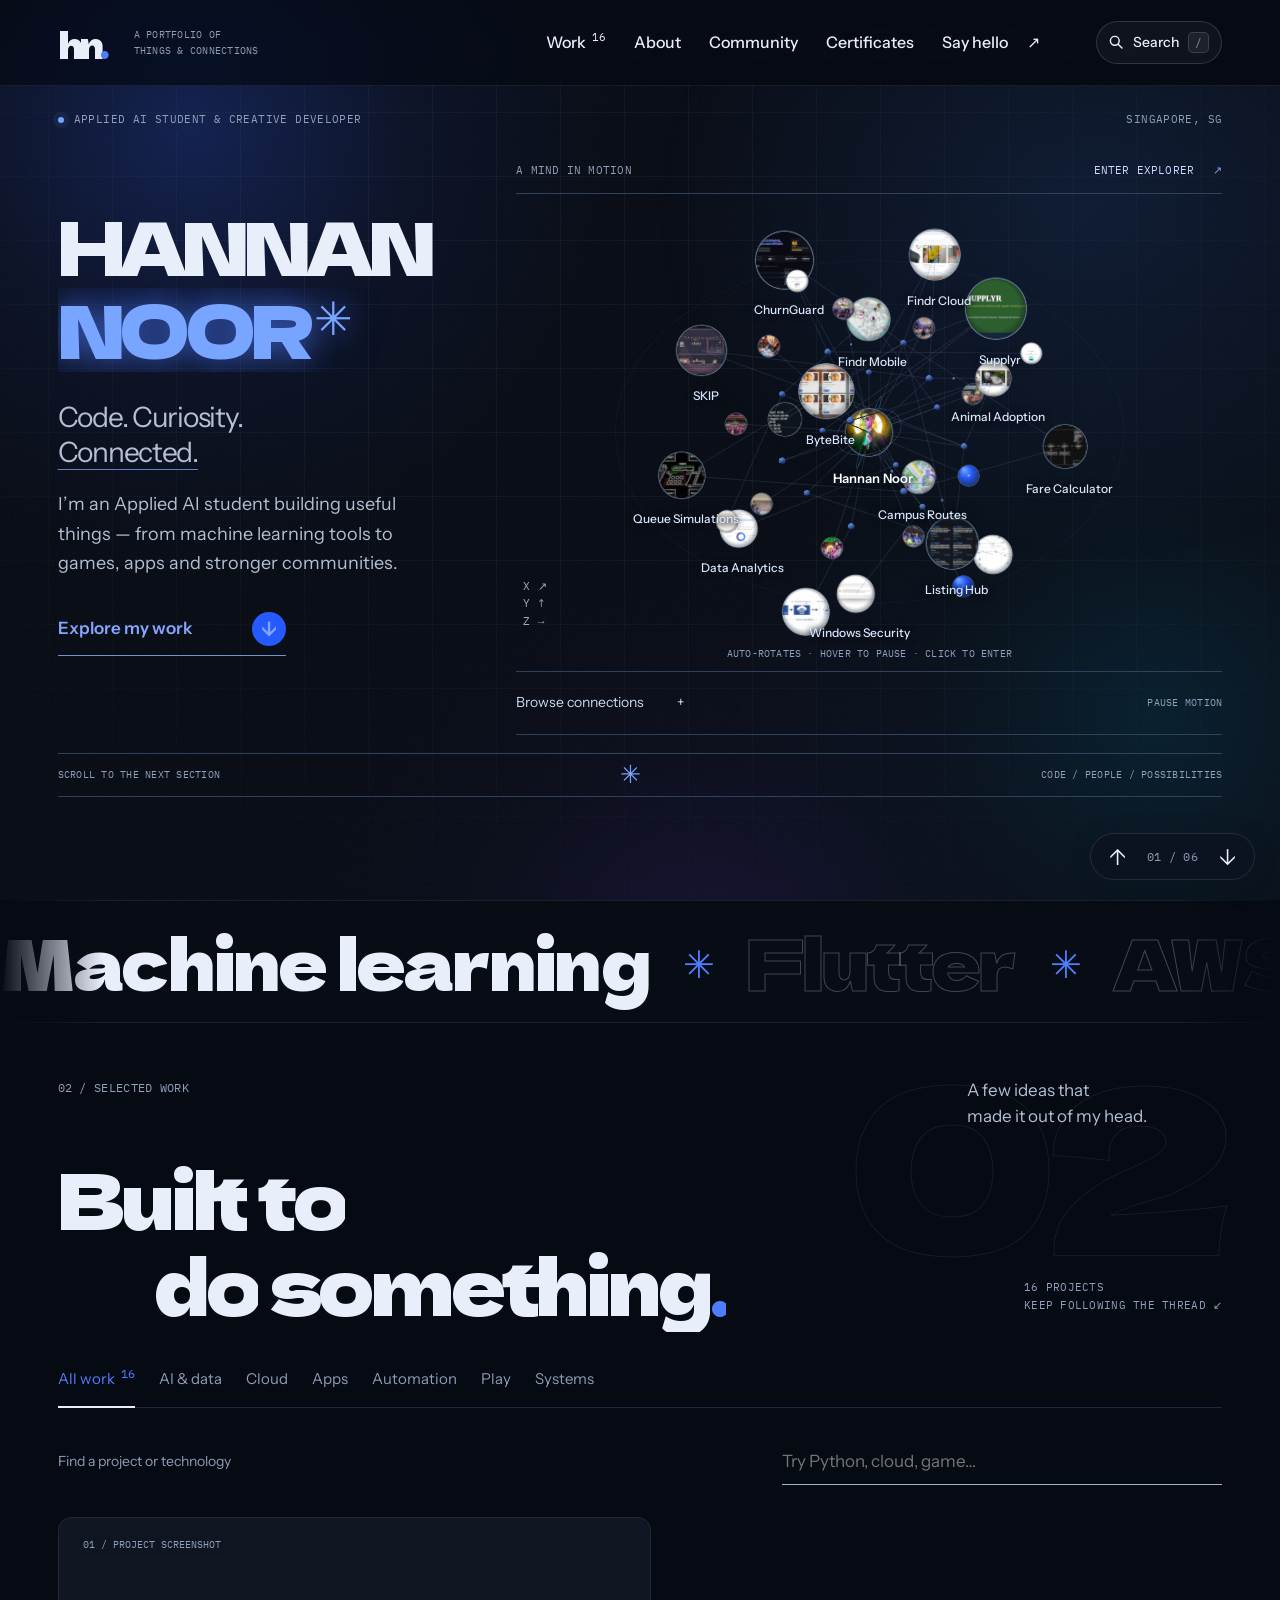
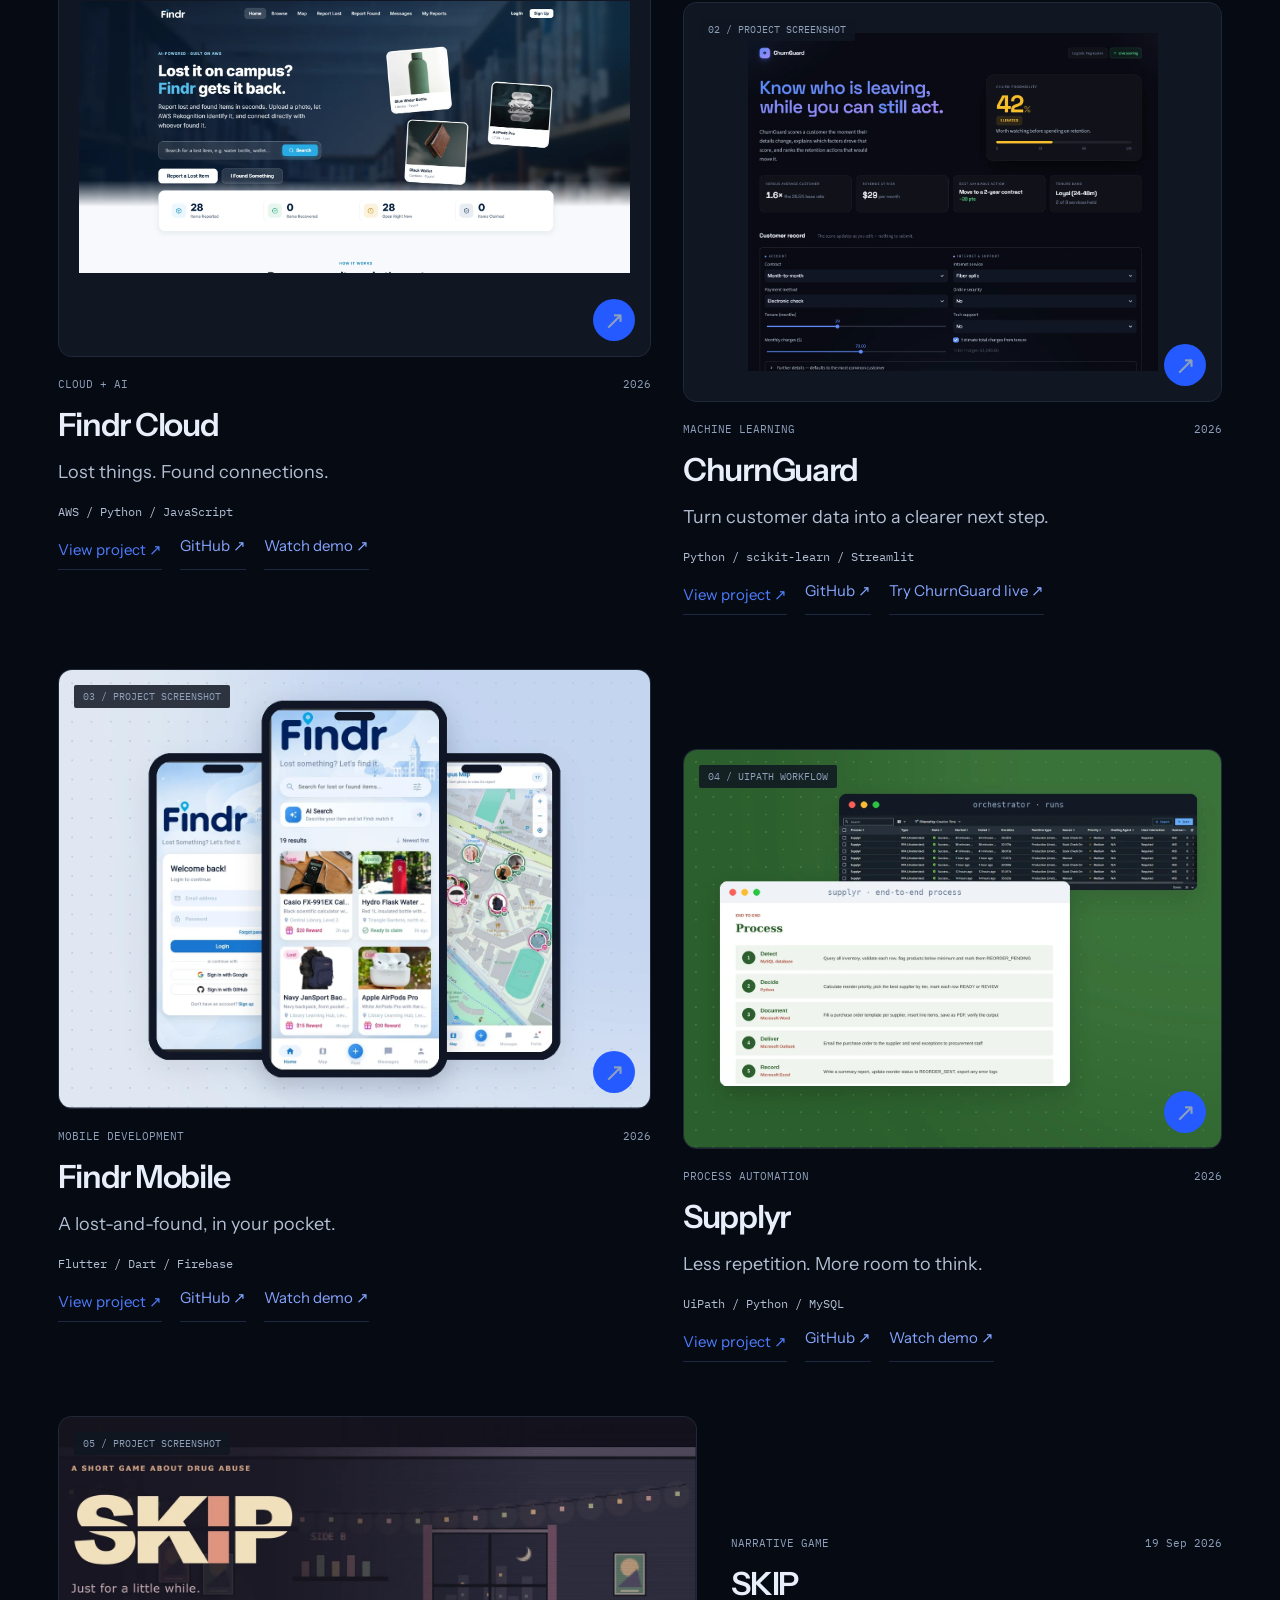
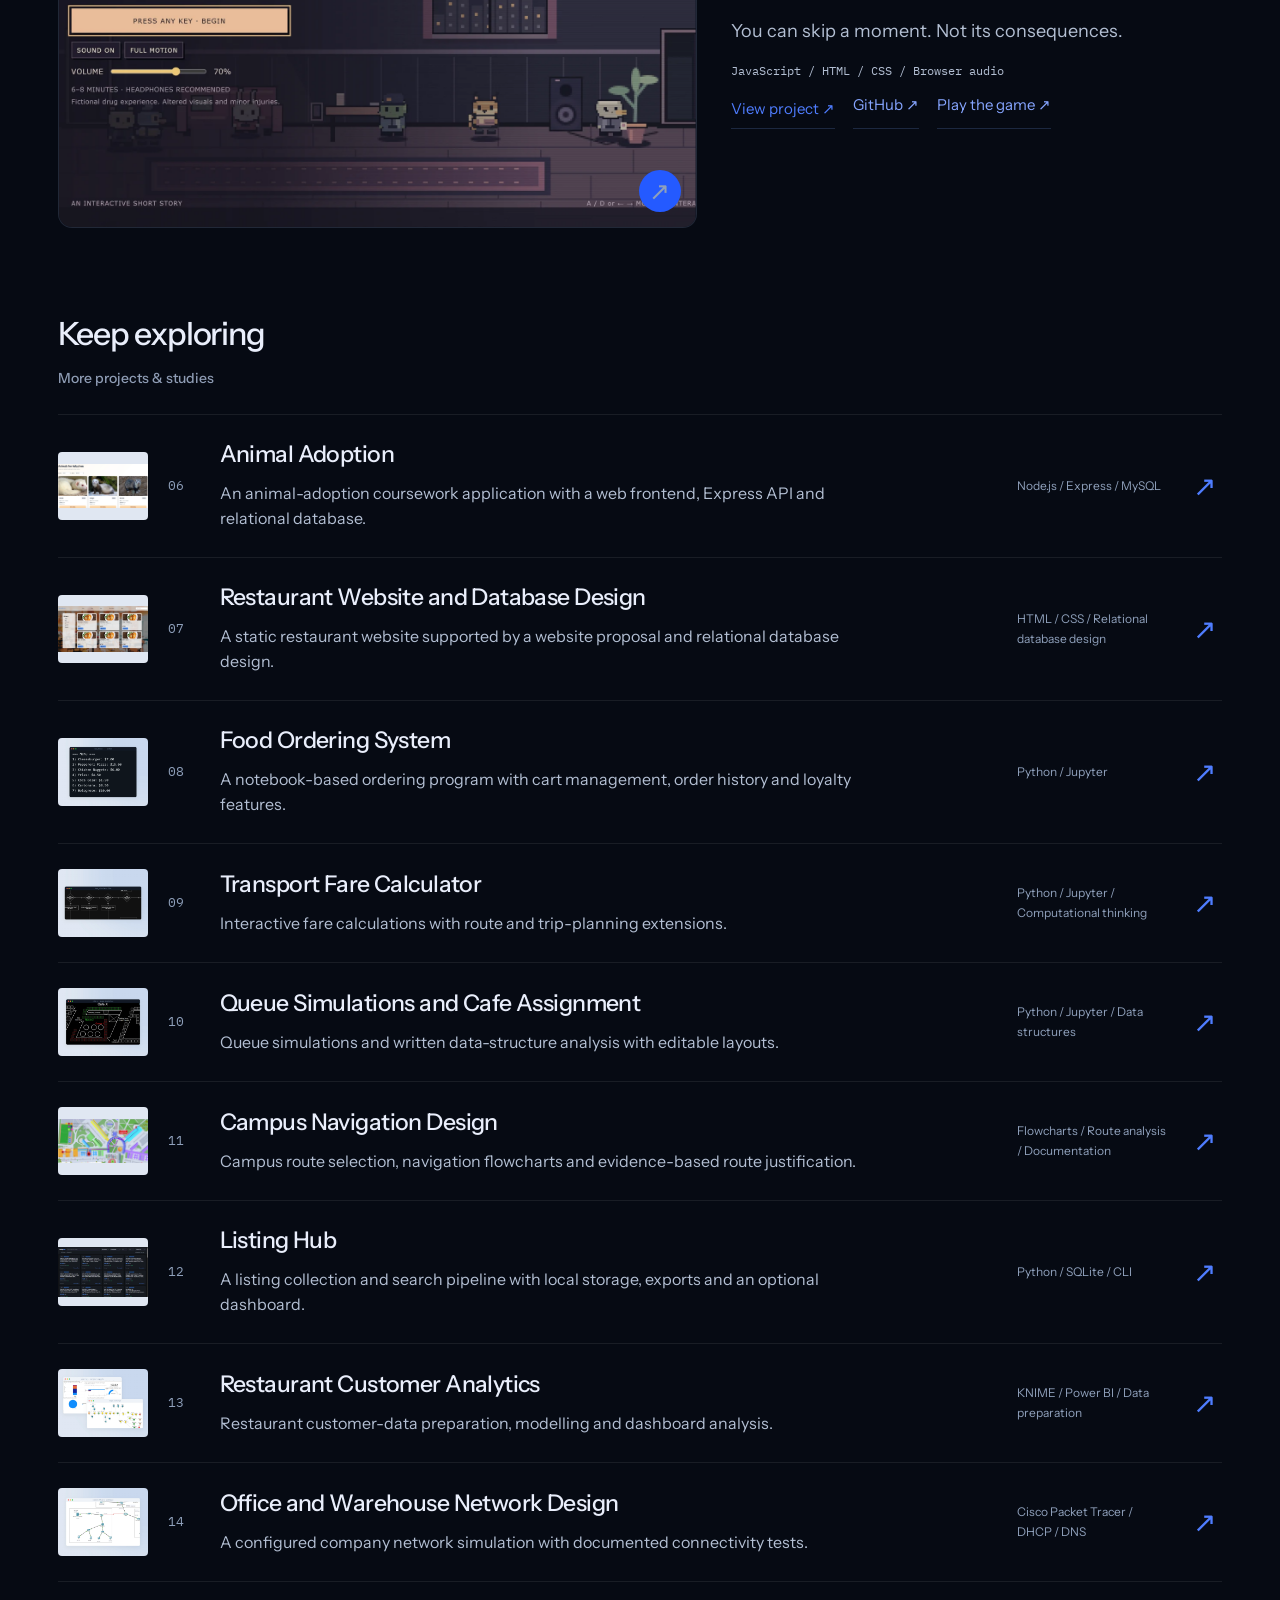
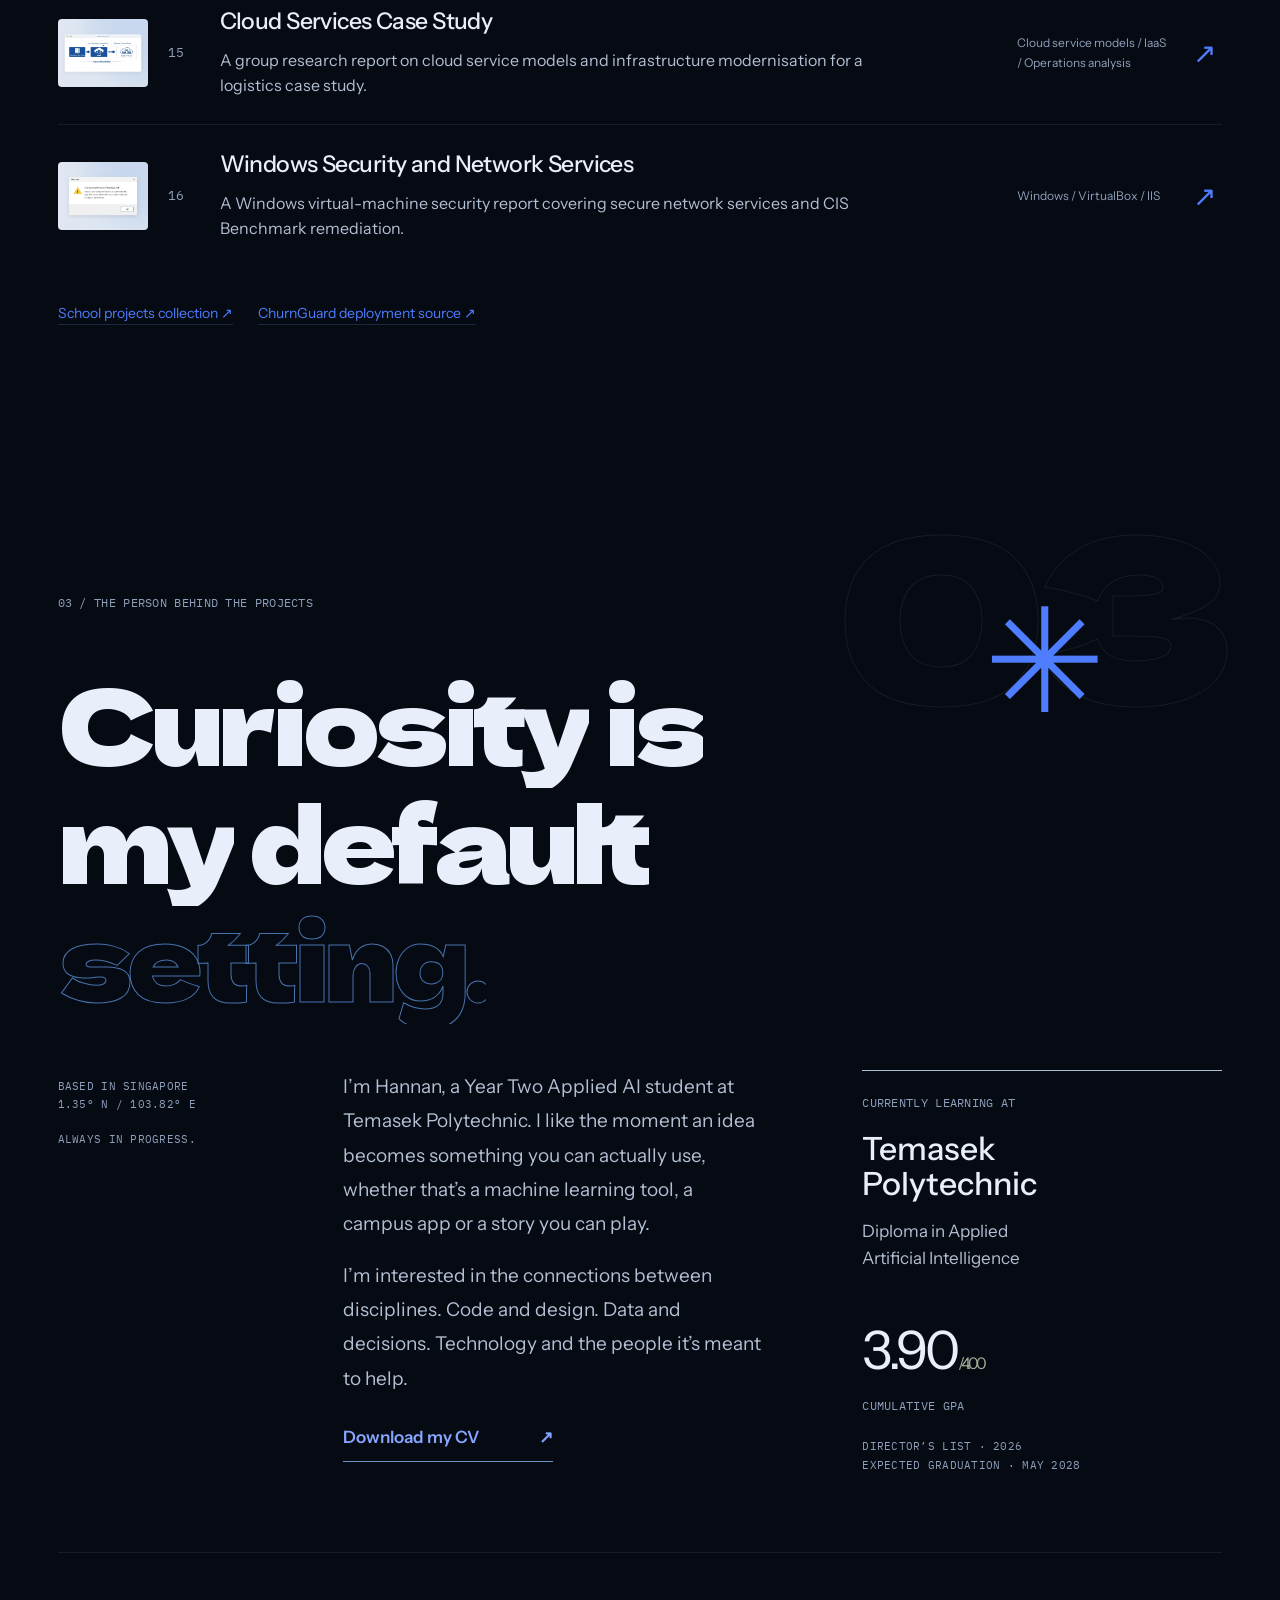
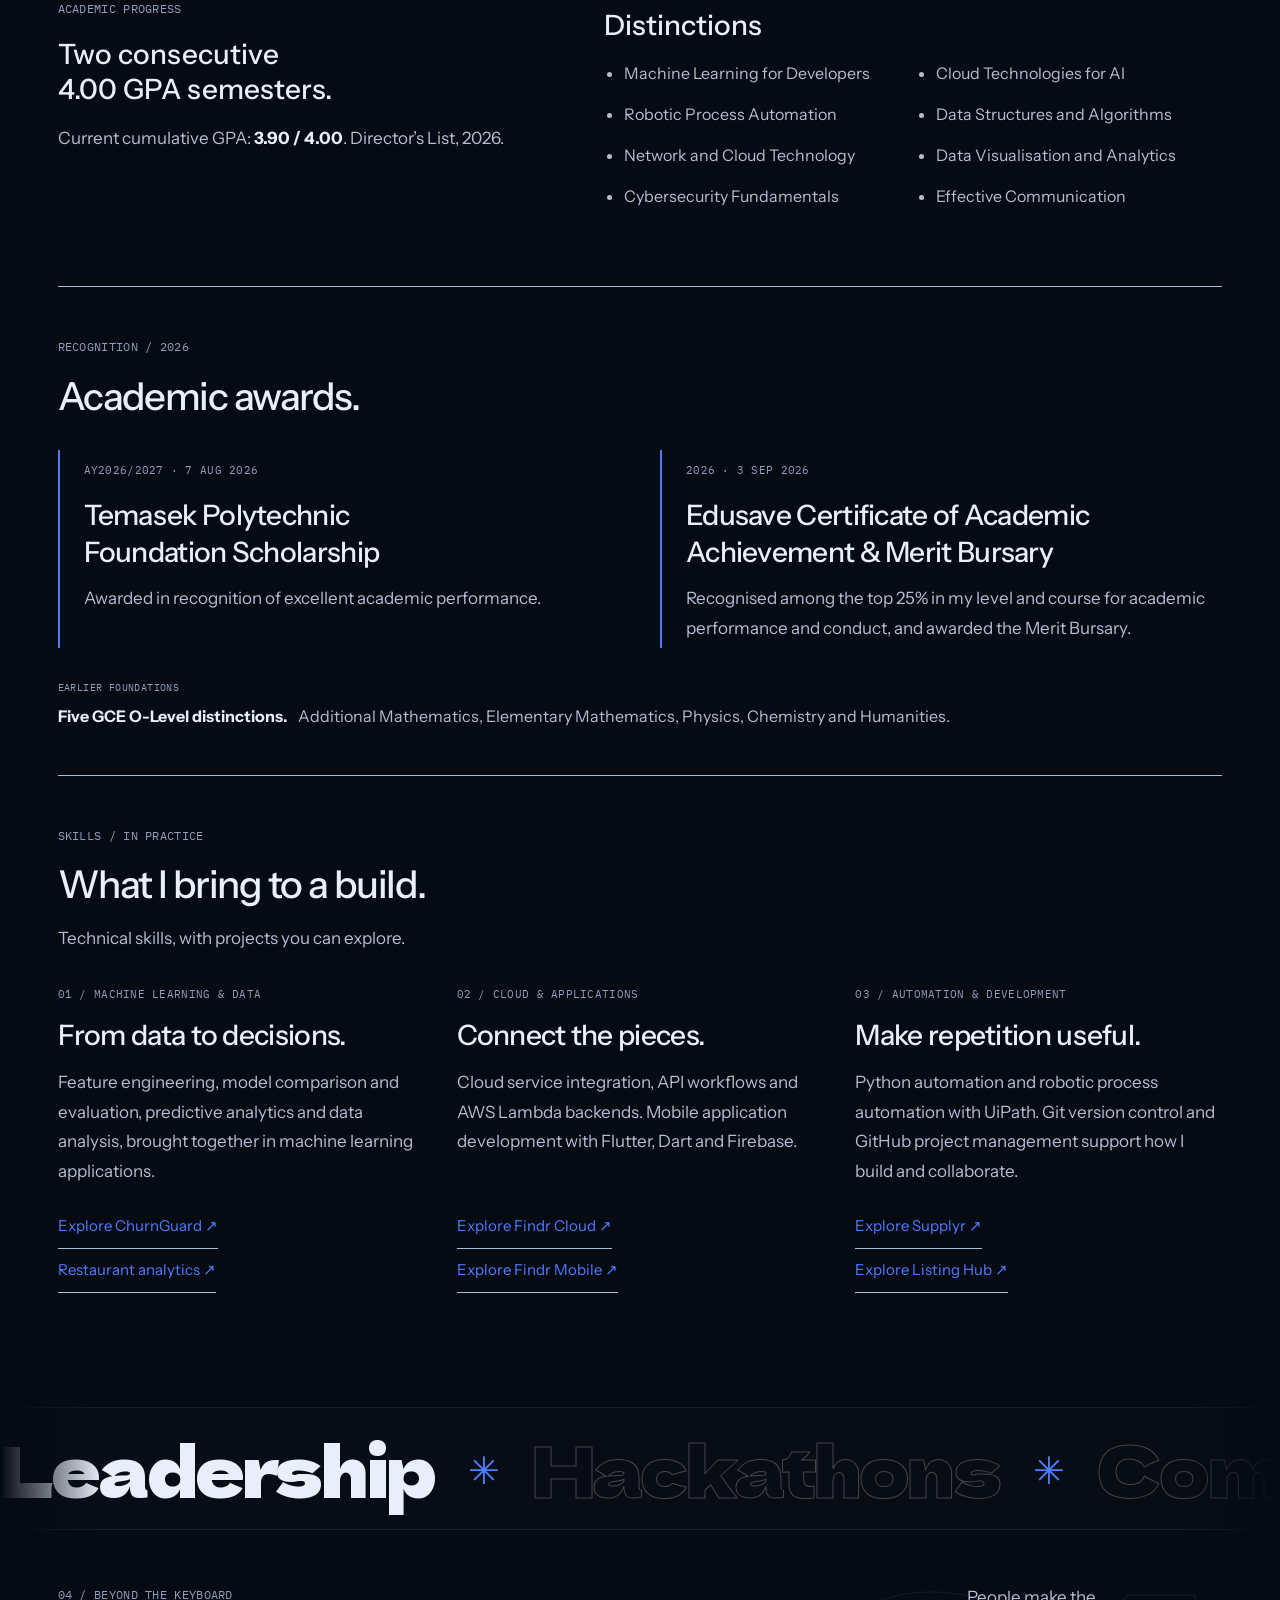
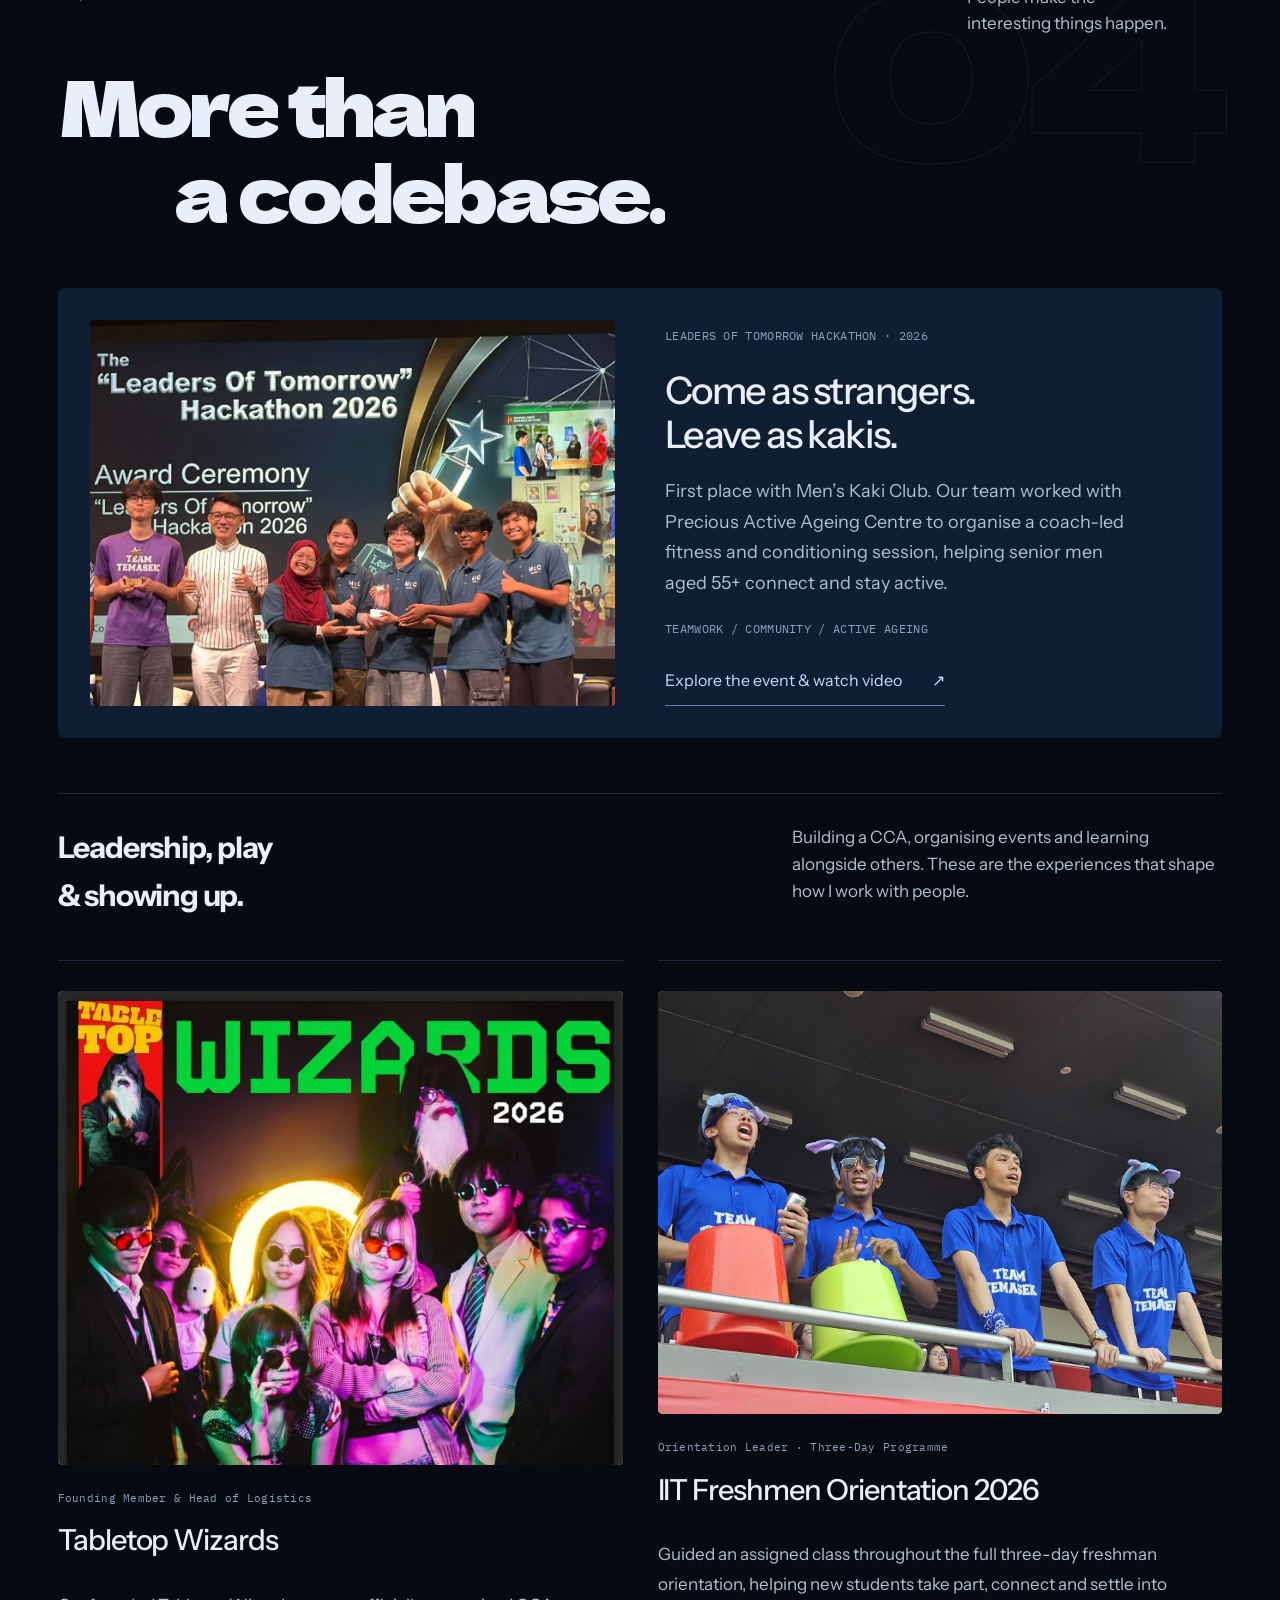
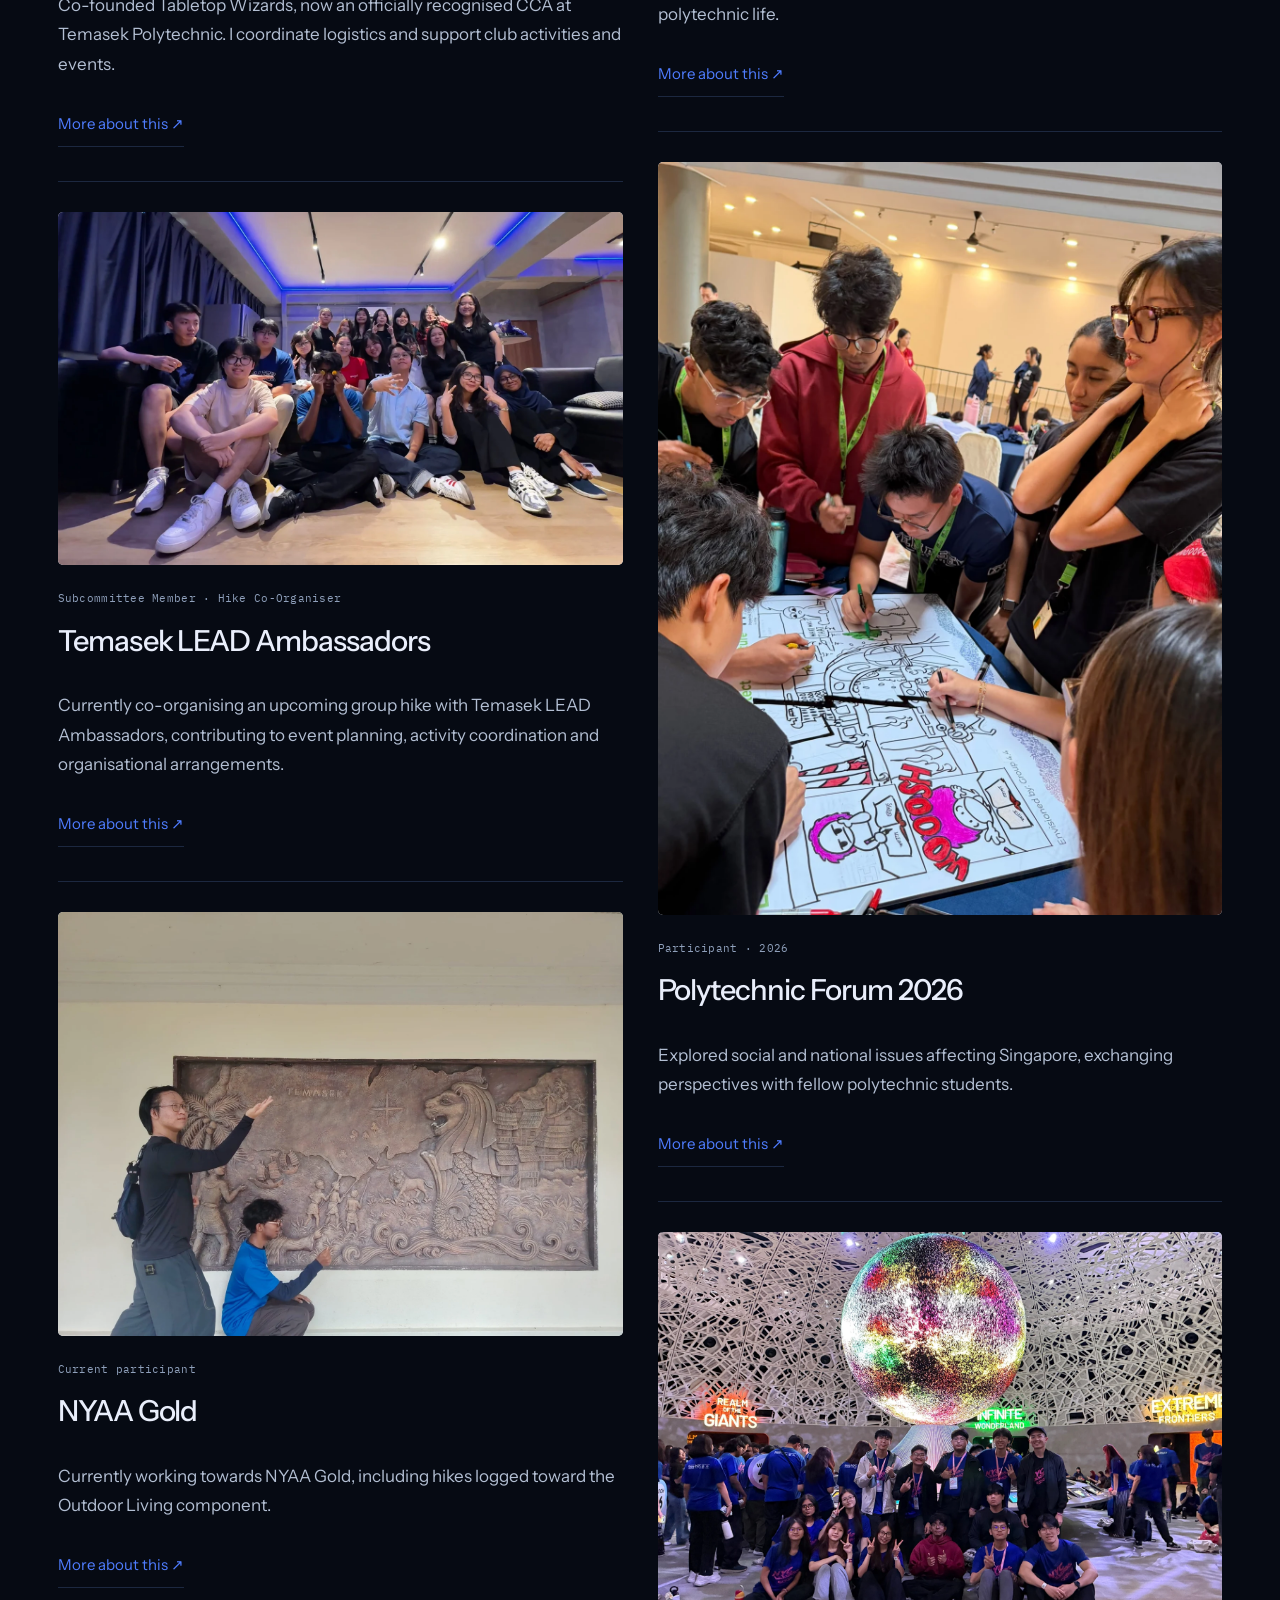
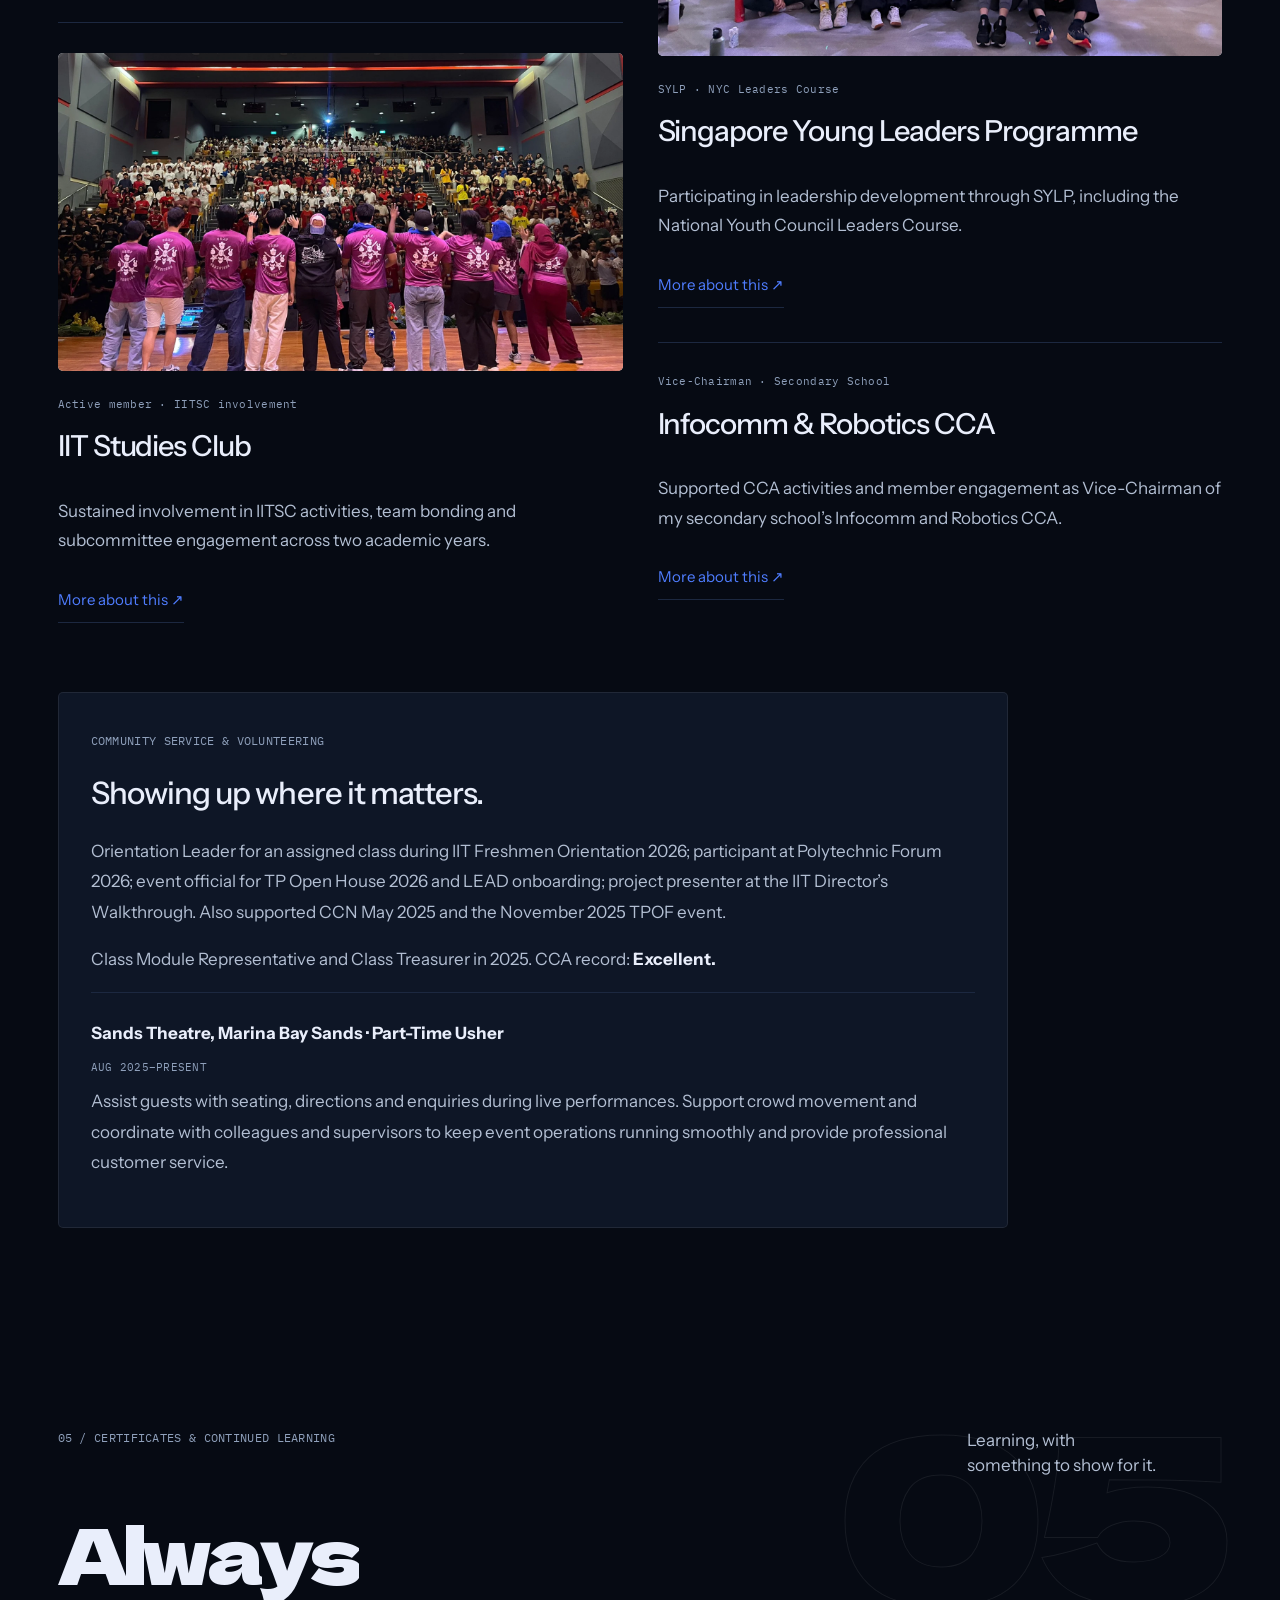
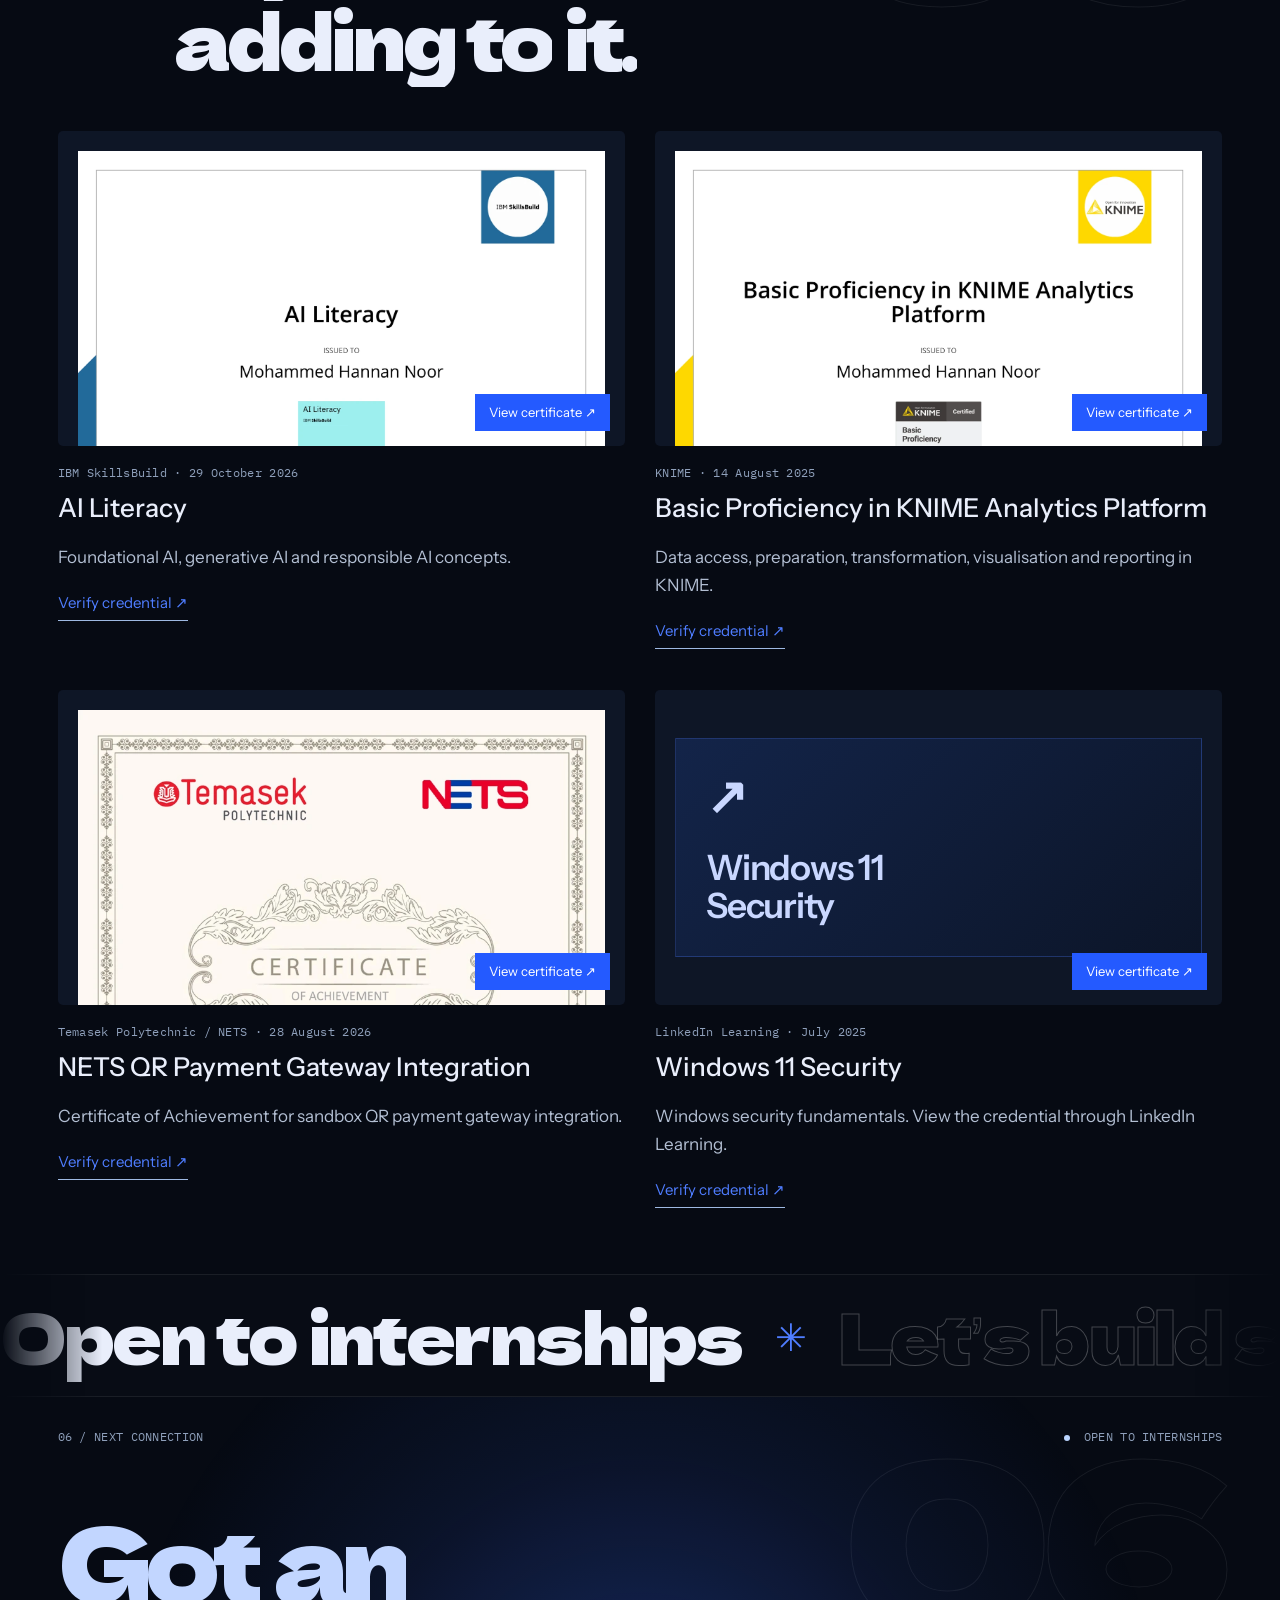
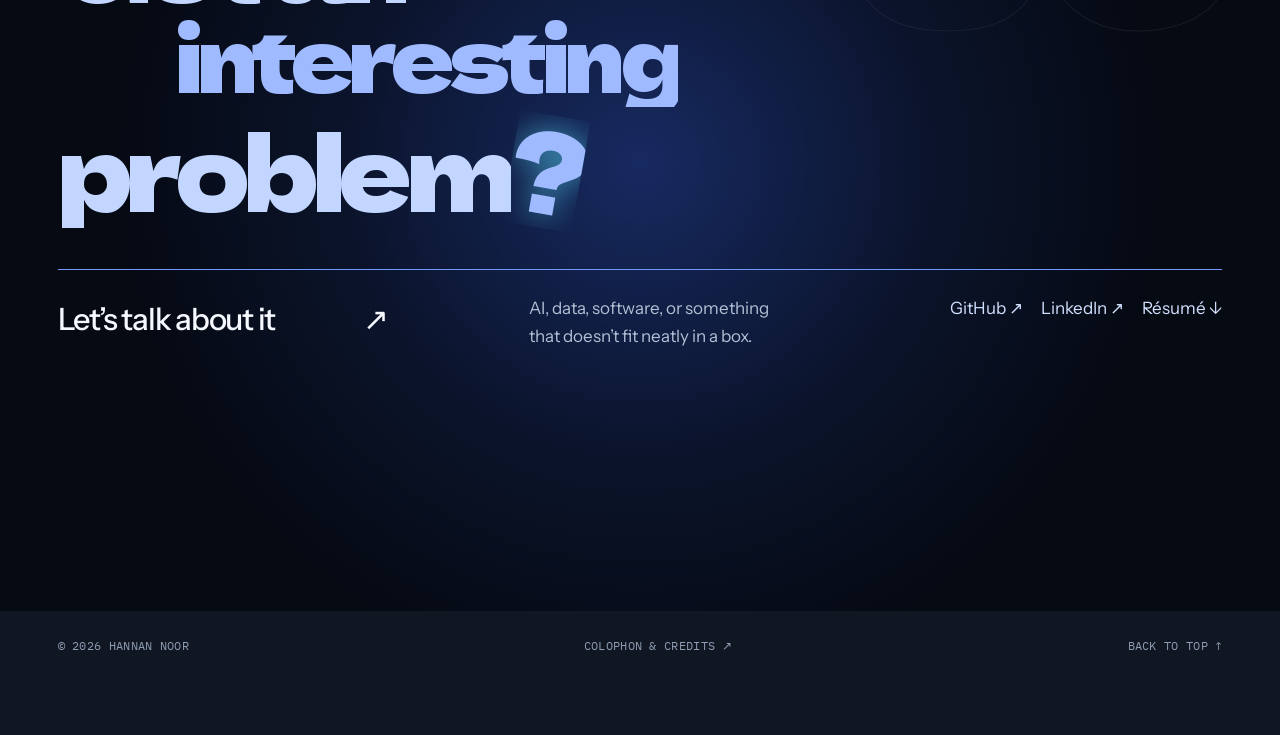
==== commit bfeda24e: "Dark AI-lab redesign across the whole site - Dark theme everywhere with a glowing grid background, a" ====
--- a/index.html
+++ b/index.html
@@ -4,13 +4,13 @@
   <meta charset="utf-8"><meta name="viewport" content="width=device-width,initial-scale=1">
   <title>Hannan Noor — Applied AI & Creative Development</title>
   <meta name="description" content="Hannan Noor's portfolio. Explore connected projects in machine learning, cloud, mobile, automation and interactive storytelling.">
-  <meta name="theme-color" content="#101722">
+  <meta name="theme-color" content="#060a13">
   <meta property="og:title" content="Hannan Noor — Ideas into things">
   <meta property="og:description" content="Applied AI, creative development, and the connections between them.">
   <link rel="icon" href="assets/favicon.svg" type="image/svg+xml">
-  <link rel="stylesheet" href="fonts.css"><link rel="stylesheet" href="style.css"><link rel="stylesheet" href="revision.css"><link rel="stylesheet" href="direction.css?v=16">
+  <link rel="stylesheet" href="fonts.css"><link rel="stylesheet" href="style.css"><link rel="stylesheet" href="revision.css"><link rel="stylesheet" href="direction.css?v=16"><link rel="stylesheet" href="lab.css?v=20">
   <script type="importmap">{"imports":{"three":"./vendor/three.module.js"}}</script>
-  <script type="module" src="app.js?v=17"></script>
+  <script type="module" src="app.js?v=20"></script>
 </head>
 <body>
   <a class="skip-link" href="#work">Skip to selected work</a>
--- a/lab.css
+++ b/lab.css
@@ -0,0 +1,141 @@
+/* =========================================================================
+   LAB THEME: dark "AI lab" look across the whole site.
+   Loaded last; overrides the light palette and adds the new effects.
+   ========================================================================= */
+:root{
+ --paper:#060a13;--ink:#e9eefb;--muted:#8e9cb4;--line:#1c2840;--white:#0c1321;--dark:#03060c;
+ --accent:#4f7dff;--accent-ink:#86a5ff;--glow:#3a6bff;--cyan:#5ee2ff;
+ color-scheme:dark;
+}
+html{background:var(--paper);overflow-x:clip}
+body{background:transparent;color:var(--ink)}
+::selection{background:#4f7dff66;color:#fff}
+
+/* ---------- Living background: grid + aurora + cursor glow ---------- */
+.lab-bg{position:fixed;inset:0;z-index:-1;pointer-events:none;overflow:hidden;background:var(--paper)}
+.lab-bg .grid{position:absolute;inset:-80px;background-image:linear-gradient(#ffffff0a 1px,transparent 1px),linear-gradient(90deg,#ffffff0a 1px,transparent 1px);background-size:64px 64px;
+ mask-image:radial-gradient(ellipse 80% 70% at 50% 40%,#000 30%,transparent 85%);-webkit-mask-image:radial-gradient(ellipse 80% 70% at 50% 40%,#000 30%,transparent 85%);}
+@keyframes lab-grid{to{transform:translate(64px,64px)}}
+.lab-bg .aurora{position:absolute;width:70vmax;height:70vmax;border-radius:50%;opacity:.38}
+.lab-bg .a1{left:-20vmax;top:-25vmax;background:radial-gradient(circle,#2f5bffaa,#2f5bff33 35%,transparent 68%)}
+.lab-bg .a2{right:-25vmax;top:30vh;background:radial-gradient(circle,#00b8ff99,#00b8ff22 35%,transparent 68%);opacity:.18}
+.lab-bg .a3{left:20vw;bottom:-40vmax;background:radial-gradient(circle,#6a3dffaa,#6a3dff22 35%,transparent 68%);opacity:.2}
+.lab-bg .spot{position:absolute;left:0;top:0;width:640px;height:640px;margin:-320px;border-radius:50%;background:radial-gradient(circle,#4f7dff1f,transparent 60%);transform:translate(var(--mx,-999px),var(--my,-999px));transition:opacity .4s}
+.lab-bg .noise{position:absolute;inset:0;opacity:.05;background-image:url("data:image/svg+xml,%3Csvg xmlns='http://www.w3.org/2000/svg' width='160' height='160'%3E%3Cfilter id='n'%3E%3CfeTurbulence type='fractalNoise' baseFrequency='.9' numOctaves='2' stitchTiles='stitch'/%3E%3C/filter%3E%3Crect width='100%25' height='100%25' filter='url(%23n)'/%3E%3C/svg%3E")}
+
+/* ---------- Surfaces: every former light panel becomes dark glass ---------- */
+.site-header{background:#060a13b8!important;backdrop-filter:blur(14px) saturate(1.4);-webkit-backdrop-filter:blur(14px) saturate(1.4);border-bottom:1px solid #ffffff12!important;color:var(--ink)}
+.site-header a,.site-header button,.site-header .brand{color:var(--ink)}
+.site-header nav a[aria-current],.site-header nav a.active{color:var(--accent-ink)!important}
+main>section,.work,.about,.beyond,.credential-section{background:transparent!important;color:var(--ink)}
+.hero{background:transparent!important}
+.section-pager{background:#0c1321d9!important;border:1px solid #ffffff1a!important;color:var(--ink);backdrop-filter:blur(10px)}
+.section-pager button{color:var(--ink)}
+.search-trigger{background:#ffffff0a;border-color:#ffffff24;color:var(--ink)}
+.search-trigger:hover{background:#ffffff14;border-color:var(--accent)}
+.search-trigger kbd{background:#ffffff0f;border-color:#ffffff24;color:var(--muted)}
+
+/* cards and panels */
+.project-visual,.event-card,.certificate-card,.credential-card,.archive-row,.about-card,.skill-card,.case-study,.dialog-panel,.featured-event,.community-panel,.academic-panel{border-color:#ffffff14!important}
+.project-visual{background:#0e1626!important;border:1px solid #ffffff14;border-radius:14px;overflow:hidden}
+.archive-row{border-color:#ffffff14!important}
+.archive-row:hover{background:#ffffff06}
+
+/* text tones */
+.mono,.eyebrow,.section-top span,.kicker{color:var(--muted)}
+a{color:inherit}
+.text-link,.project-links a,.archive-row a{color:var(--accent-ink)}
+h1,h2,h3,.display{color:var(--ink)}
+
+/* dialogs */
+dialog{background:#0b1220!important;color:var(--ink)!important;border:1px solid #ffffff1a!important}
+dialog::backdrop{background:#02040acc!important;backdrop-filter:blur(8px)}
+
+/* search panel */
+.search-box{background:#0b1220;border-color:#ffffff1a}
+.search-field{border-color:#ffffff14}.search-field input{color:var(--ink)}
+.search-result.active{background:#4f7dff1f}.search-title{color:var(--ink)}.search-sub{color:var(--muted)}
+.search-status button,.search-result.active .search-network{background:#ffffff0a;border-color:#ffffff24}
+.search-help{border-color:#ffffff14}.search-main img,.search-glyph{background:#16213a}
+
+/* ---------- Headings: gradient shimmer on the big display type ---------- */
+.lab-shine{background:linear-gradient(100deg,var(--ink) 0%,var(--ink) 40%,#9fb8ff 48%,#fff 50%,#9fb8ff 52%,var(--ink) 60%,var(--ink) 100%);background-size:250% 100%;-webkit-background-clip:text;background-clip:text;-webkit-text-fill-color:transparent;animation:lab-shine 7s cubic-bezier(.6,0,.2,1) infinite}
+@keyframes lab-shine{0%,55%{background-position:100% 0}100%{background-position:-50% 0}}
+
+/* ---------- Decoding labels ---------- */
+.lab-decode{font-variant-ligatures:none}
+.lab-decode .g{color:var(--cyan);opacity:.9}
+
+/* ---------- Ticker bands ---------- */
+.lab-ticker{position:relative;overflow:hidden;padding:26px 0;margin:0;border-block:1px solid #ffffff12;background:#ffffff03;
+ mask-image:linear-gradient(90deg,transparent,#000 8%,#000 92%,transparent);-webkit-mask-image:linear-gradient(90deg,transparent,#000 8%,#000 92%,transparent)}
+.lab-ticker-track{display:flex;width:max-content;gap:0;animation:lab-ticker var(--dur,42s) linear infinite}
+.lab-ticker.reverse .lab-ticker-track{animation-direction:reverse}
+.lab-ticker:hover .lab-ticker-track{animation-play-state:paused}
+.lab-ticker span{display:inline-flex;align-items:center;gap:34px;padding-right:34px;font:400 clamp(34px,5.4vw,84px)/1 var(--display);letter-spacing:-.04em;white-space:nowrap;color:transparent;-webkit-text-stroke:1px #ffffff3d;transition:color .3s}
+.lab-ticker span:nth-child(3n+1){color:var(--ink);-webkit-text-stroke:0}
+.lab-ticker span i{font-style:normal;color:var(--accent);-webkit-text-stroke:0;font-size:.55em}
+@keyframes lab-ticker{to{transform:translateX(-50%)}}
+
+/* ---------- Glowing card borders that follow the cursor ---------- */
+.lab-glow{position:relative;isolation:isolate}
+.lab-glow:before{content:'';position:absolute;inset:-1px;border-radius:inherit;padding:1px;pointer-events:none;z-index:5;
+ background:radial-gradient(260px circle at var(--gx,50%) var(--gy,50%),#7ea0ffcc,#4f7dff40 40%,transparent 70%);
+ -webkit-mask:linear-gradient(#000 0 0) content-box,linear-gradient(#000 0 0);-webkit-mask-composite:xor;mask-composite:exclude;opacity:0;transition:opacity .35s}
+.lab-glow:hover:before{opacity:1}
+
+/* ---------- Floating preview for the project list ---------- */
+.lab-float{position:fixed;left:0;top:0;z-index:60;width:300px;aspect-ratio:4/3;border-radius:12px;overflow:hidden;pointer-events:none;opacity:0;scale:.85;
+ transition:opacity .25s,scale .35s cubic-bezier(.2,.9,.25,1);box-shadow:0 30px 80px -20px #000c,0 0 0 1px #ffffff1f;background:#0e1626}
+.lab-float.on{opacity:1;scale:1}
+.lab-float img{width:100%;height:100%;object-fit:cover;display:block}
+.lab-float:after{content:'';position:absolute;inset:0;background:linear-gradient(180deg,transparent 60%,#060a13aa)}
+
+/* ---------- Big section numbers ---------- */
+.lab-num{position:absolute;right:var(--gutter);top:40px;font:400 clamp(120px,18vw,300px)/.8 var(--display);letter-spacing:-.06em;color:transparent;-webkit-text-stroke:1px #ffffff12;pointer-events:none;z-index:0;user-select:none}
+main>section{position:relative}
+main>section>*{position:relative;z-index:1}
+
+/* ---------- Scroll-linked image parallax ---------- */
+.lab-parallax{will-change:transform}
+
+/* ---------- Fix: the contact heading's indent rule was hitting each animated word ---------- */
+.contact .display>.fx-word{margin-left:0!important;font-size:1em!important}
+
+/* ---------- Readable text on dark (old greys were tuned for the light page) ---------- */
+html.lab main :is(p,li,dd,small):not(.lab-num){color:#b3bfd3!important}
+html.lab main :is(strong,b){color:#e9eefb!important}
+html.lab main :is(.mono,span.mono,p.mono,.project-card span,.archive-row span,.project-meta span):not(.status-dot):not(.network-axis){color:#8fa0bb!important}
+html.lab main .project-tagline{color:#d4dcea!important}
+html.lab main :is(.text-link,.project-links a,.archive-row a,.dialog-links a,p a,li a){color:var(--accent-ink)!important}
+html.lab main :is(h2,h3,h4){color:var(--ink)}
+html.lab .contact h2>span:not(.fx-word){color:#9fbaff}
+.service-panel{background:#0e1626!important;border:1px solid #ffffff14}
+.service-panel p{color:#b3bfd3!important}
+.certificate-preview{background:#0e1626!important;border-color:#ffffff1a!important}
+.lab-ticker span{color:transparent}
+.lab-ticker span:nth-child(3n+1){color:var(--ink)}
+
+/* ---------- Reduced motion ---------- */
+@media (prefers-reduced-motion:reduce){
+ .lab-bg .grid,.lab-bg .aurora,.lab-shine,.lab-ticker-track{animation:none!important}
+ .lab-float{display:none}
+}
+@media (max-width:760px){
+ .lab-bg .spot,.lab-float{display:none}
+ .lab-num{font-size:110px;top:24px;right:12px}
+ .lab-ticker{padding:16px 0}
+}
+html.lab .certificate-placeholder{background:linear-gradient(135deg,#132449,#0c1528)!important;color:#c9d7ff!important;border:1px solid #4f7dff40}
+
+/* Hero name extras */
+.lab-glow-text{text-shadow:0 0 28px #4f7dff99,0 0 80px #4f7dff55}
+#hero-name .name-line>span{font-variant-numeric:tabular-nums}
+/* Contact: glowing backdrop and gradient type */
+.contact{overflow:hidden}
+.contact:after{content:'';position:absolute;z-index:0;left:50%;top:45%;width:min(1100px,120vw);aspect-ratio:1;translate:-50% -50%;border-radius:50%;
+ background:radial-gradient(circle,#3a6bff55,#3a6bff18 40%,transparent 68%);pointer-events:none;animation:lab-breathe 7s ease-in-out infinite;will-change:transform}
+@keyframes lab-breathe{50%{scale:1.12;opacity:.8}}
+html.lab .contact .contact-question{color:var(--cyan);text-shadow:0 0 30px #5ee2ff99}
+html.lab .contact-email{font-size:clamp(24px,2.4vw,36px)}
+@media (prefers-reduced-motion:reduce){.contact:after{animation:none}}
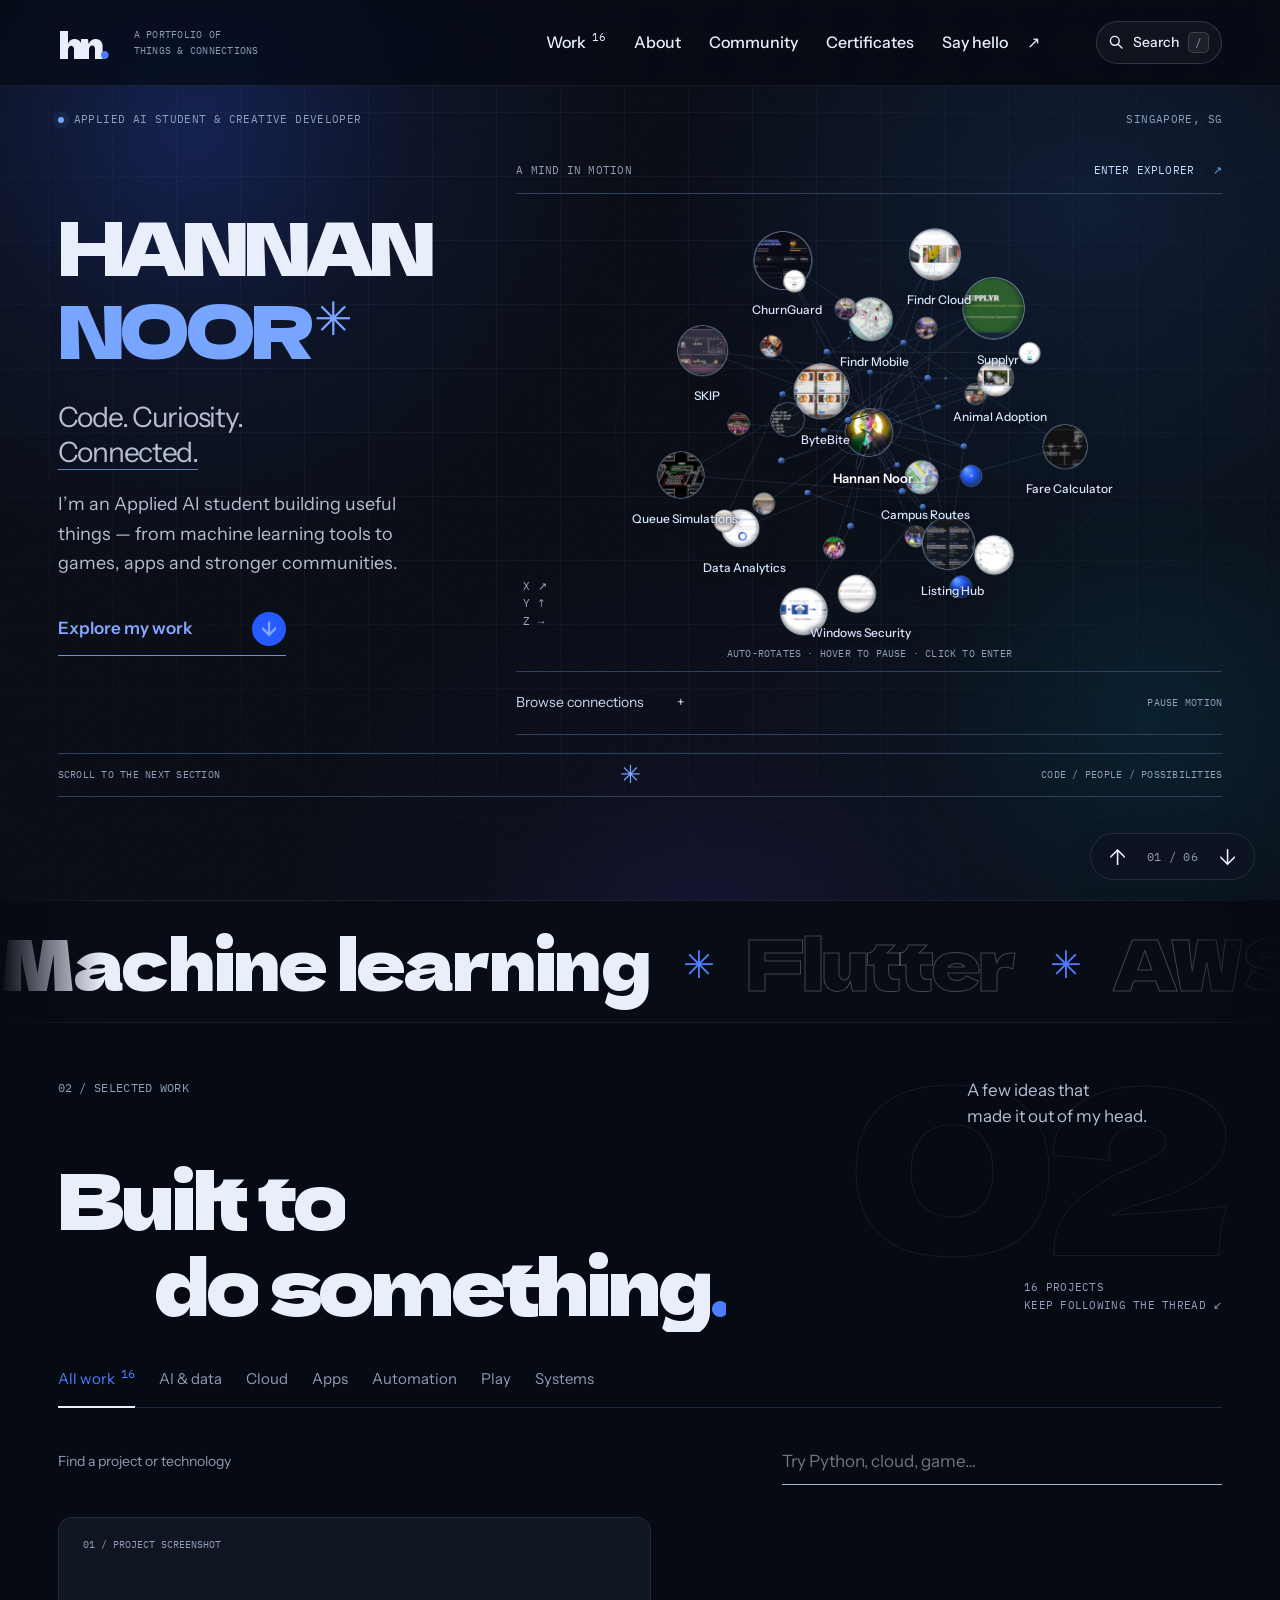
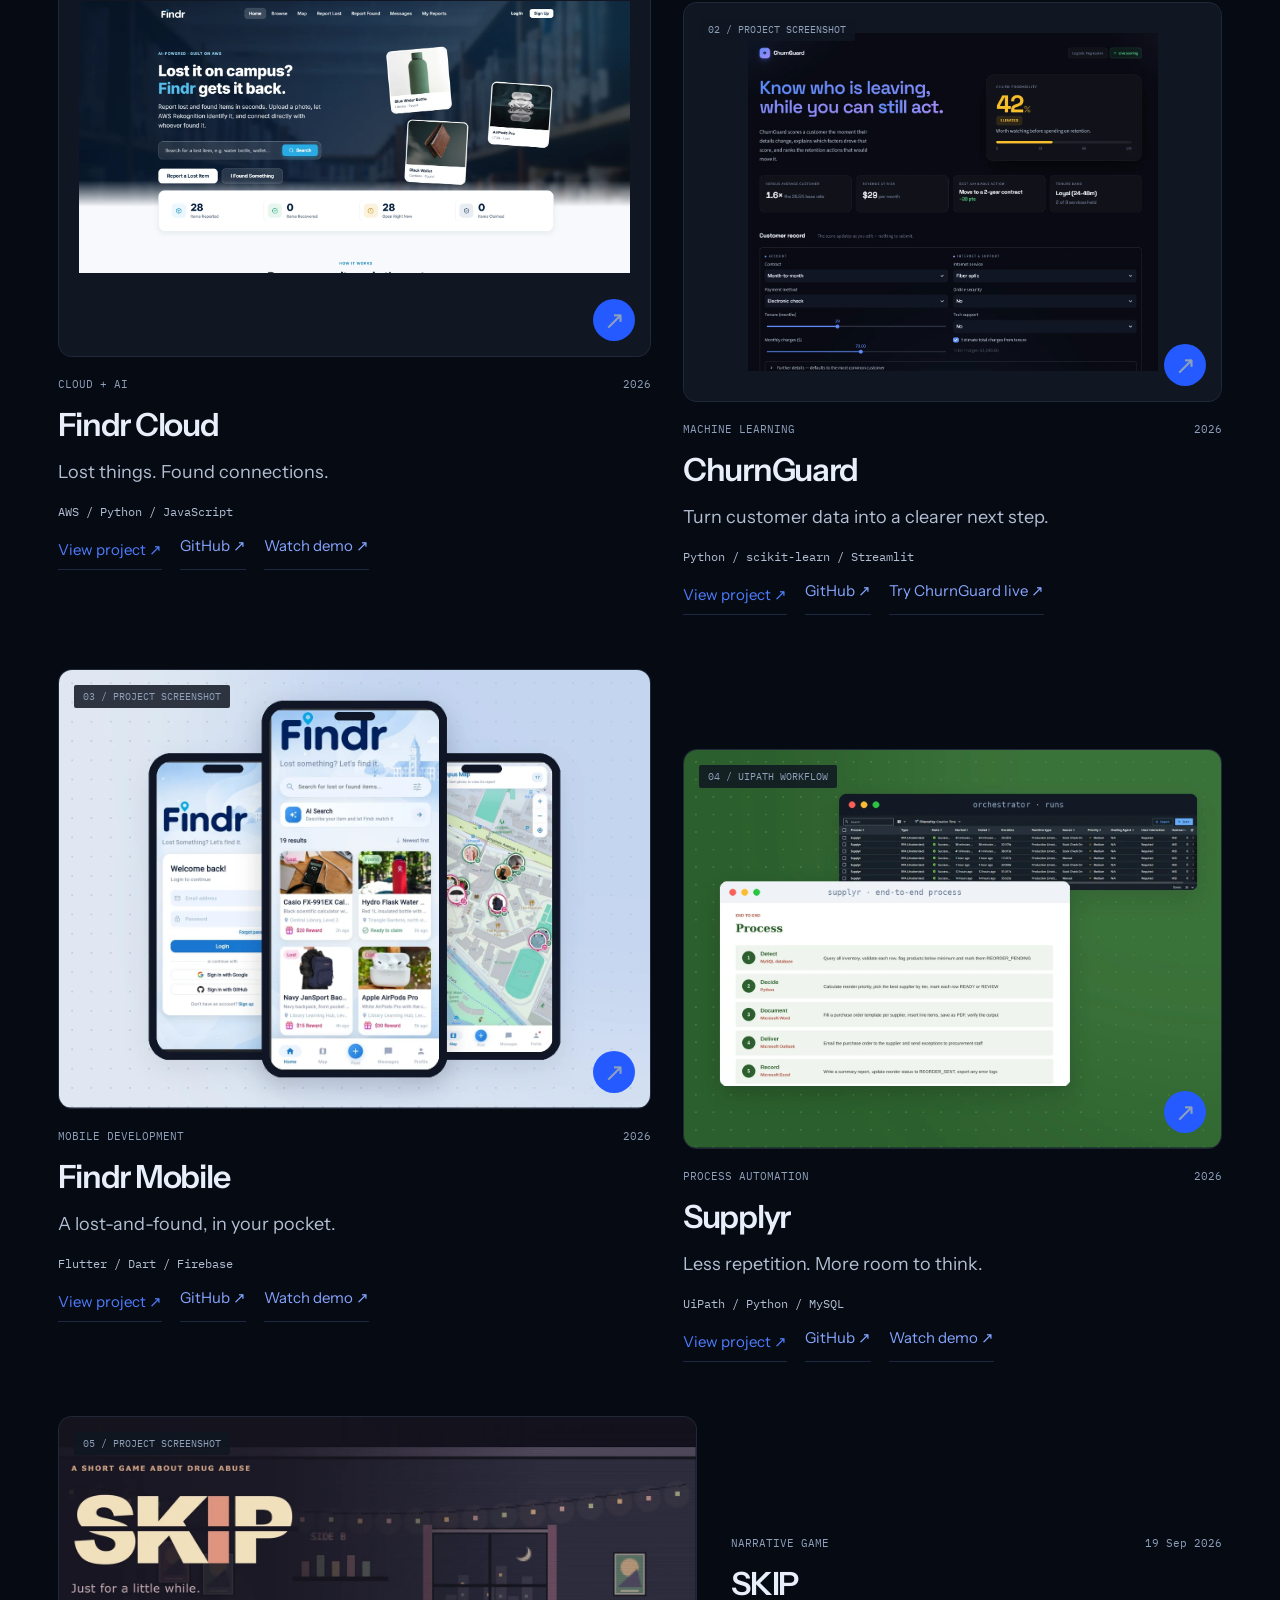
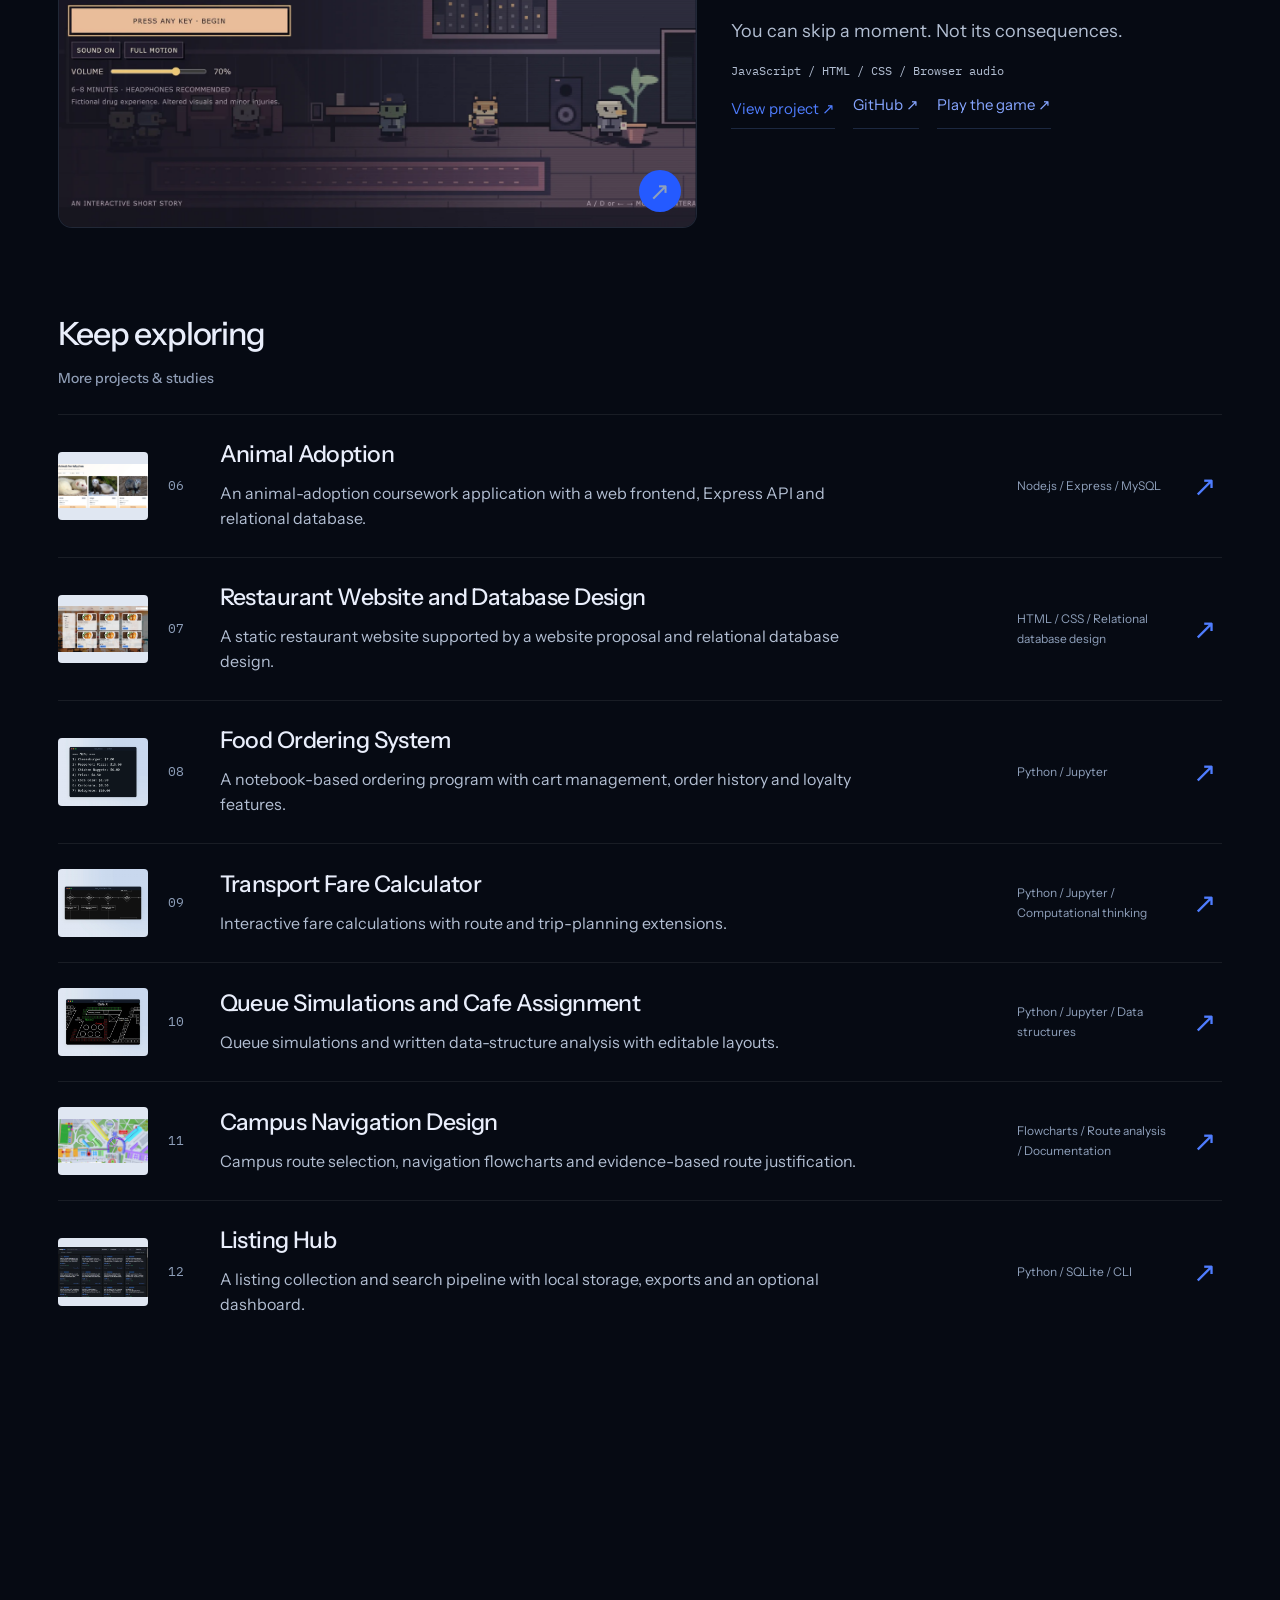
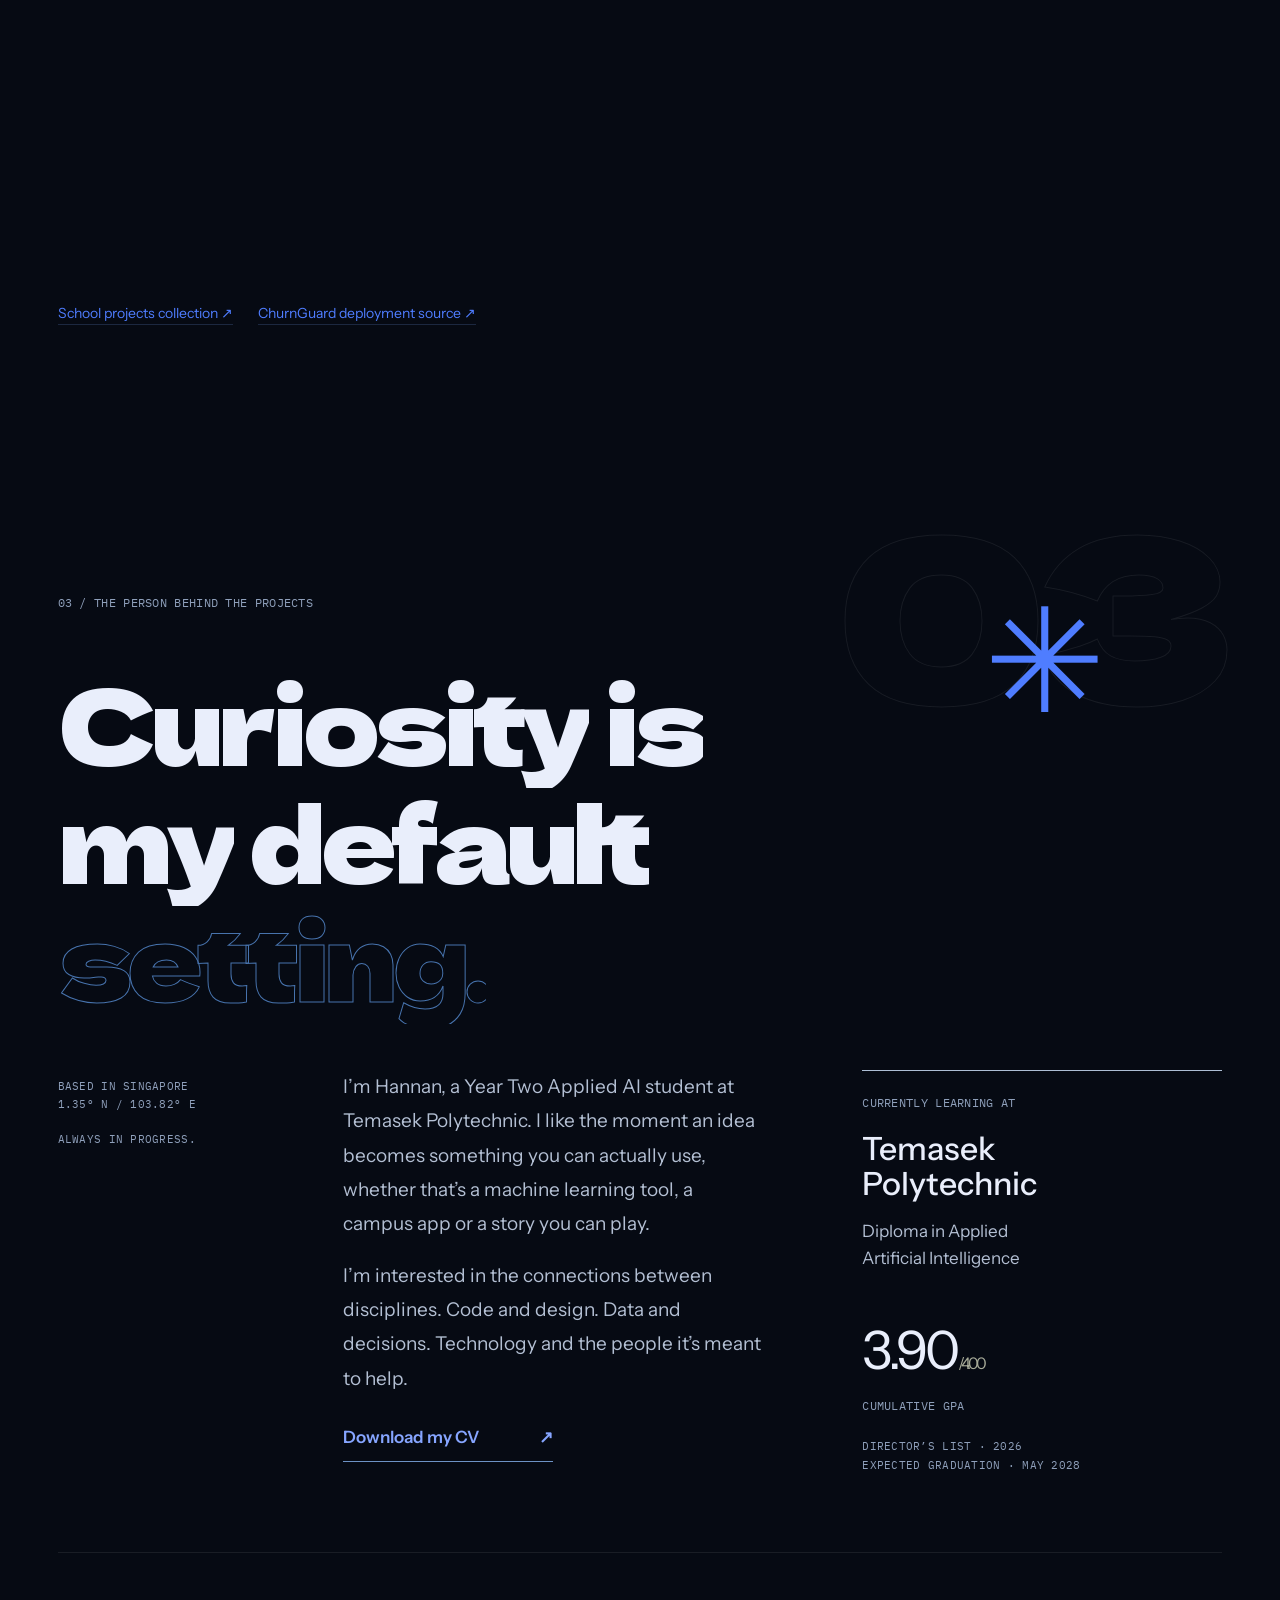
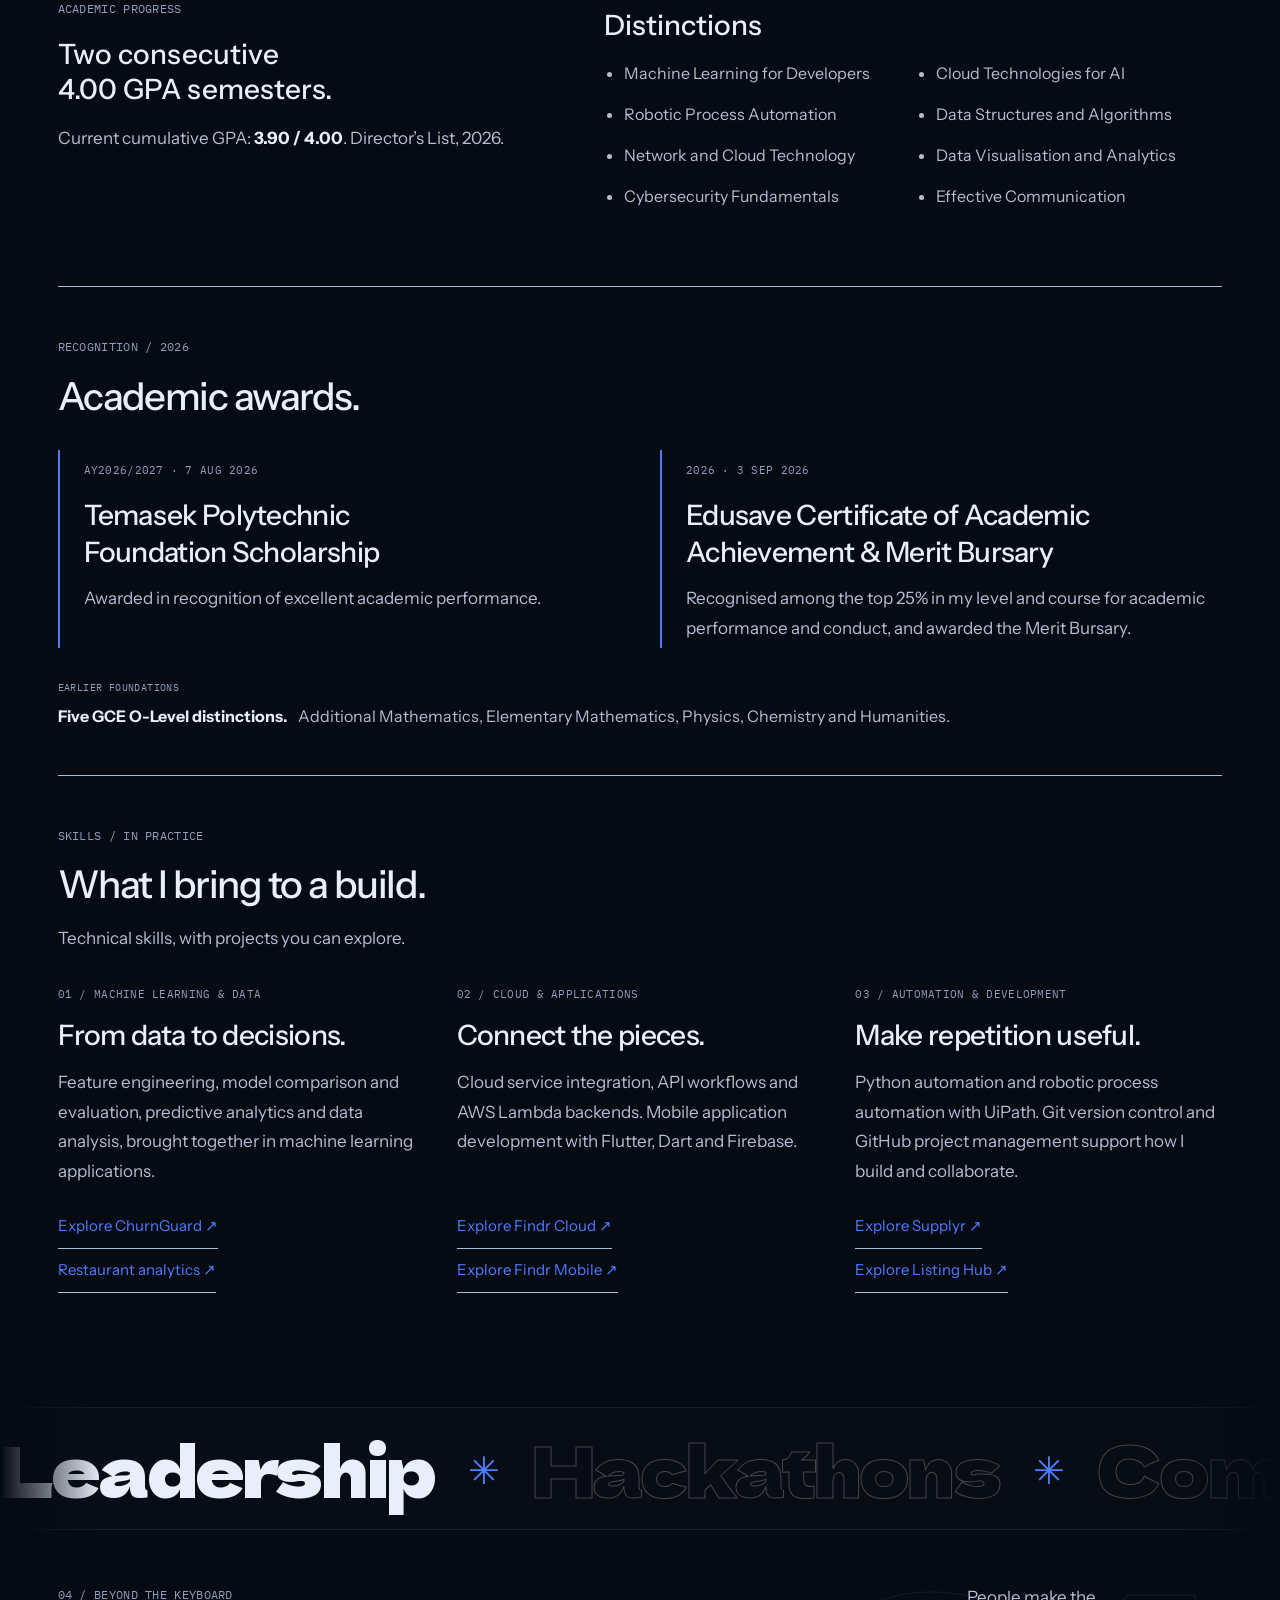
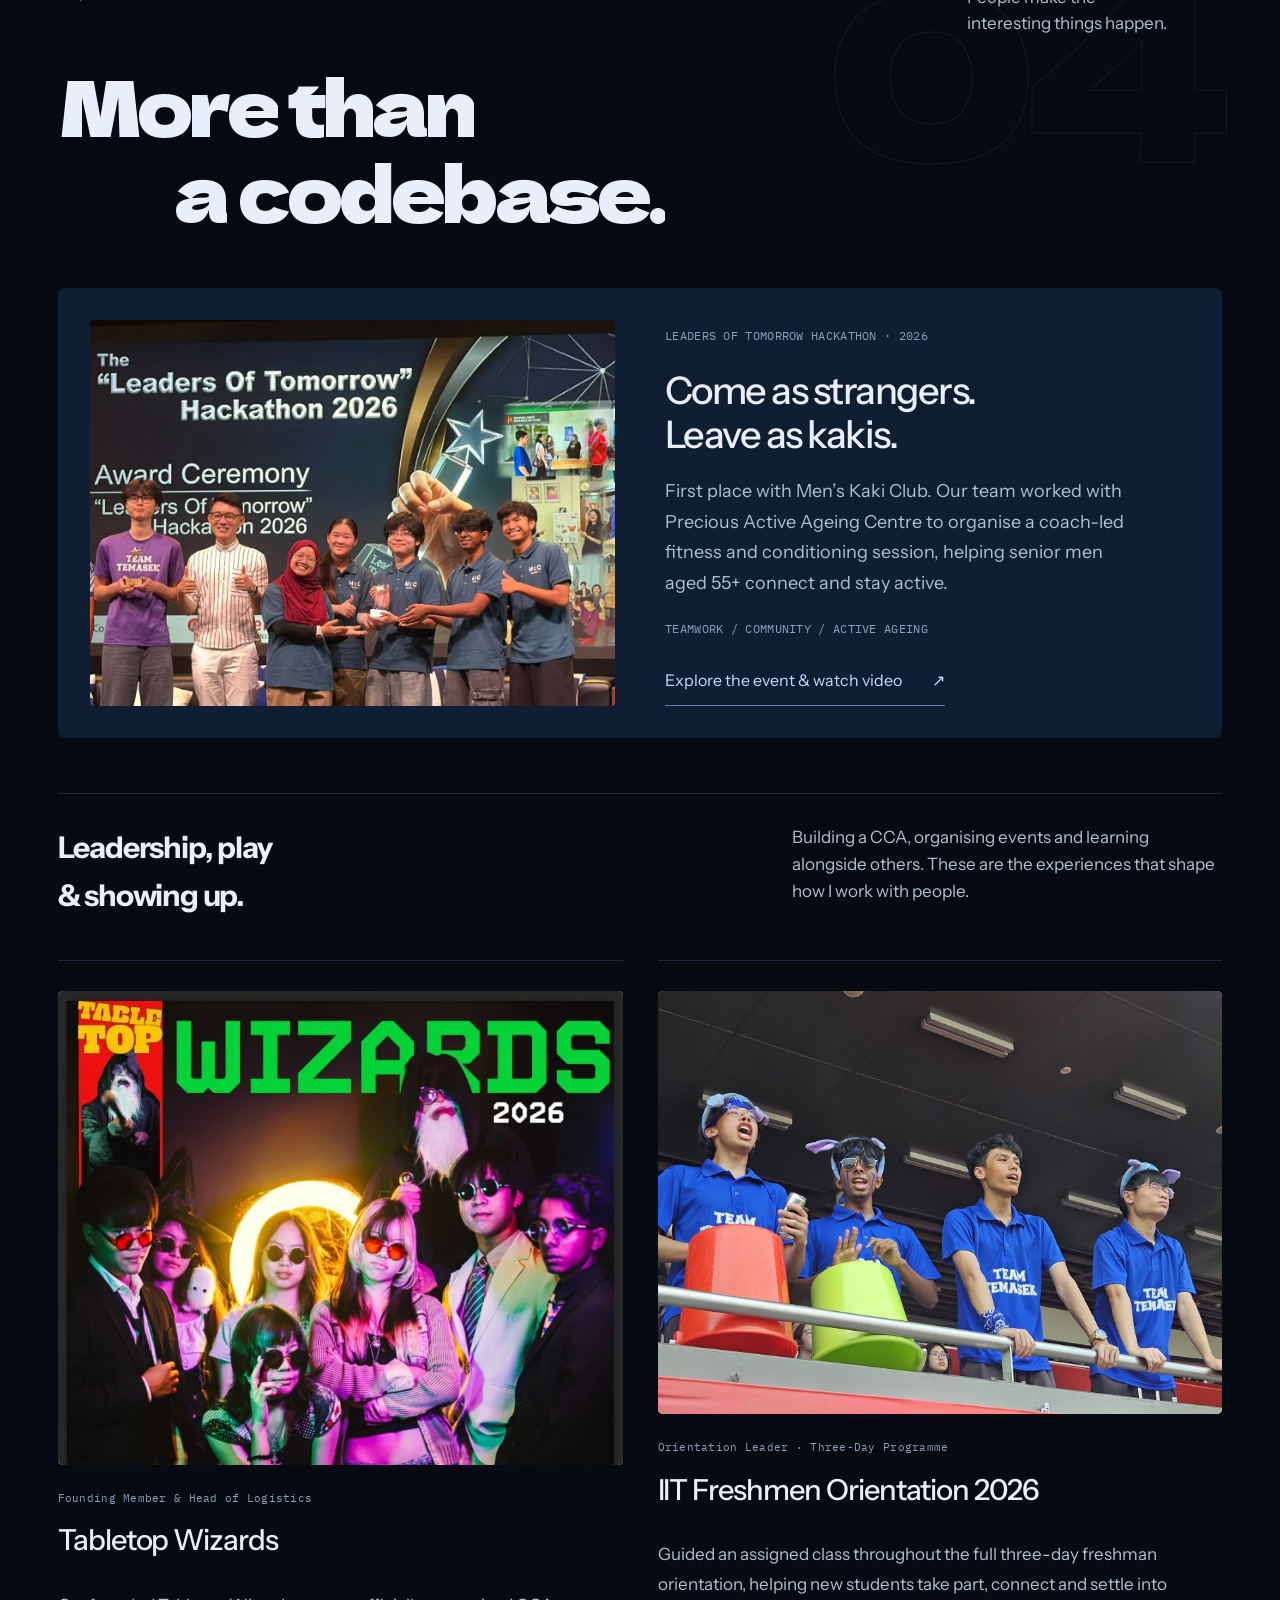
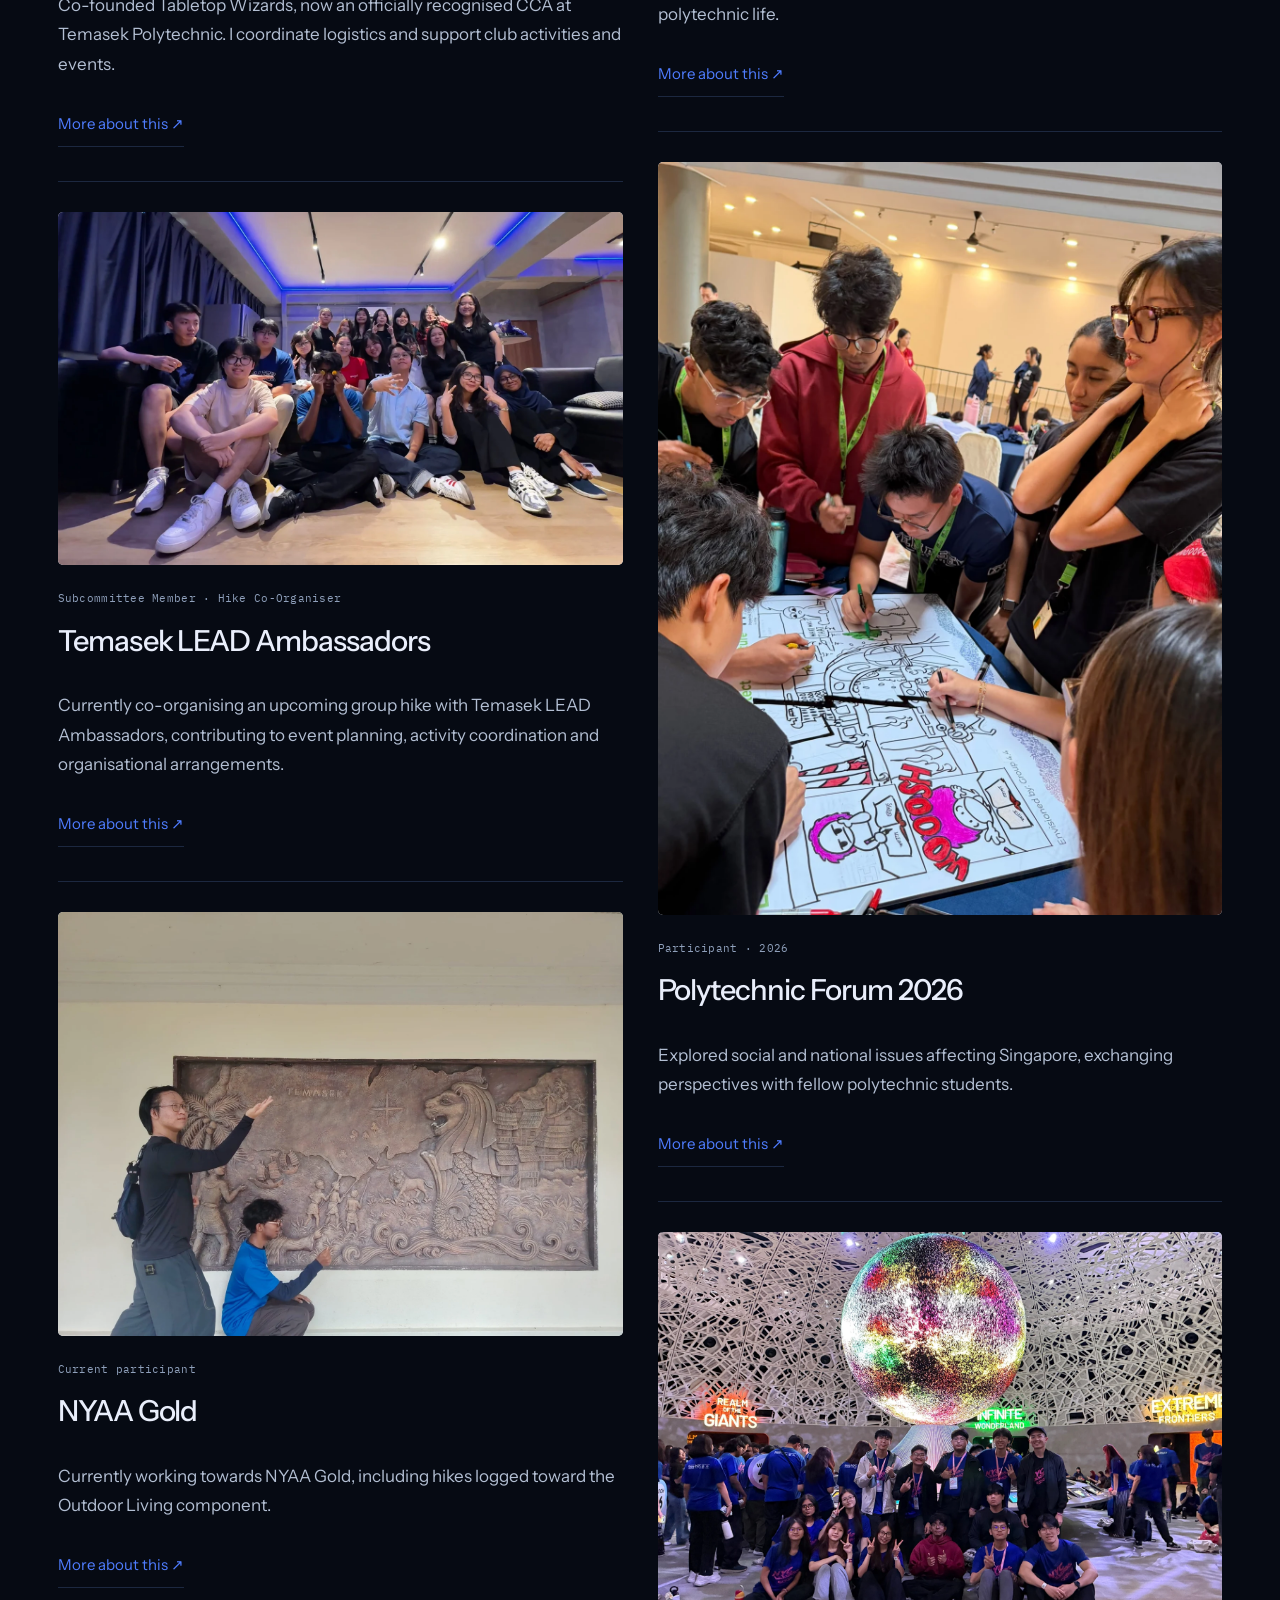
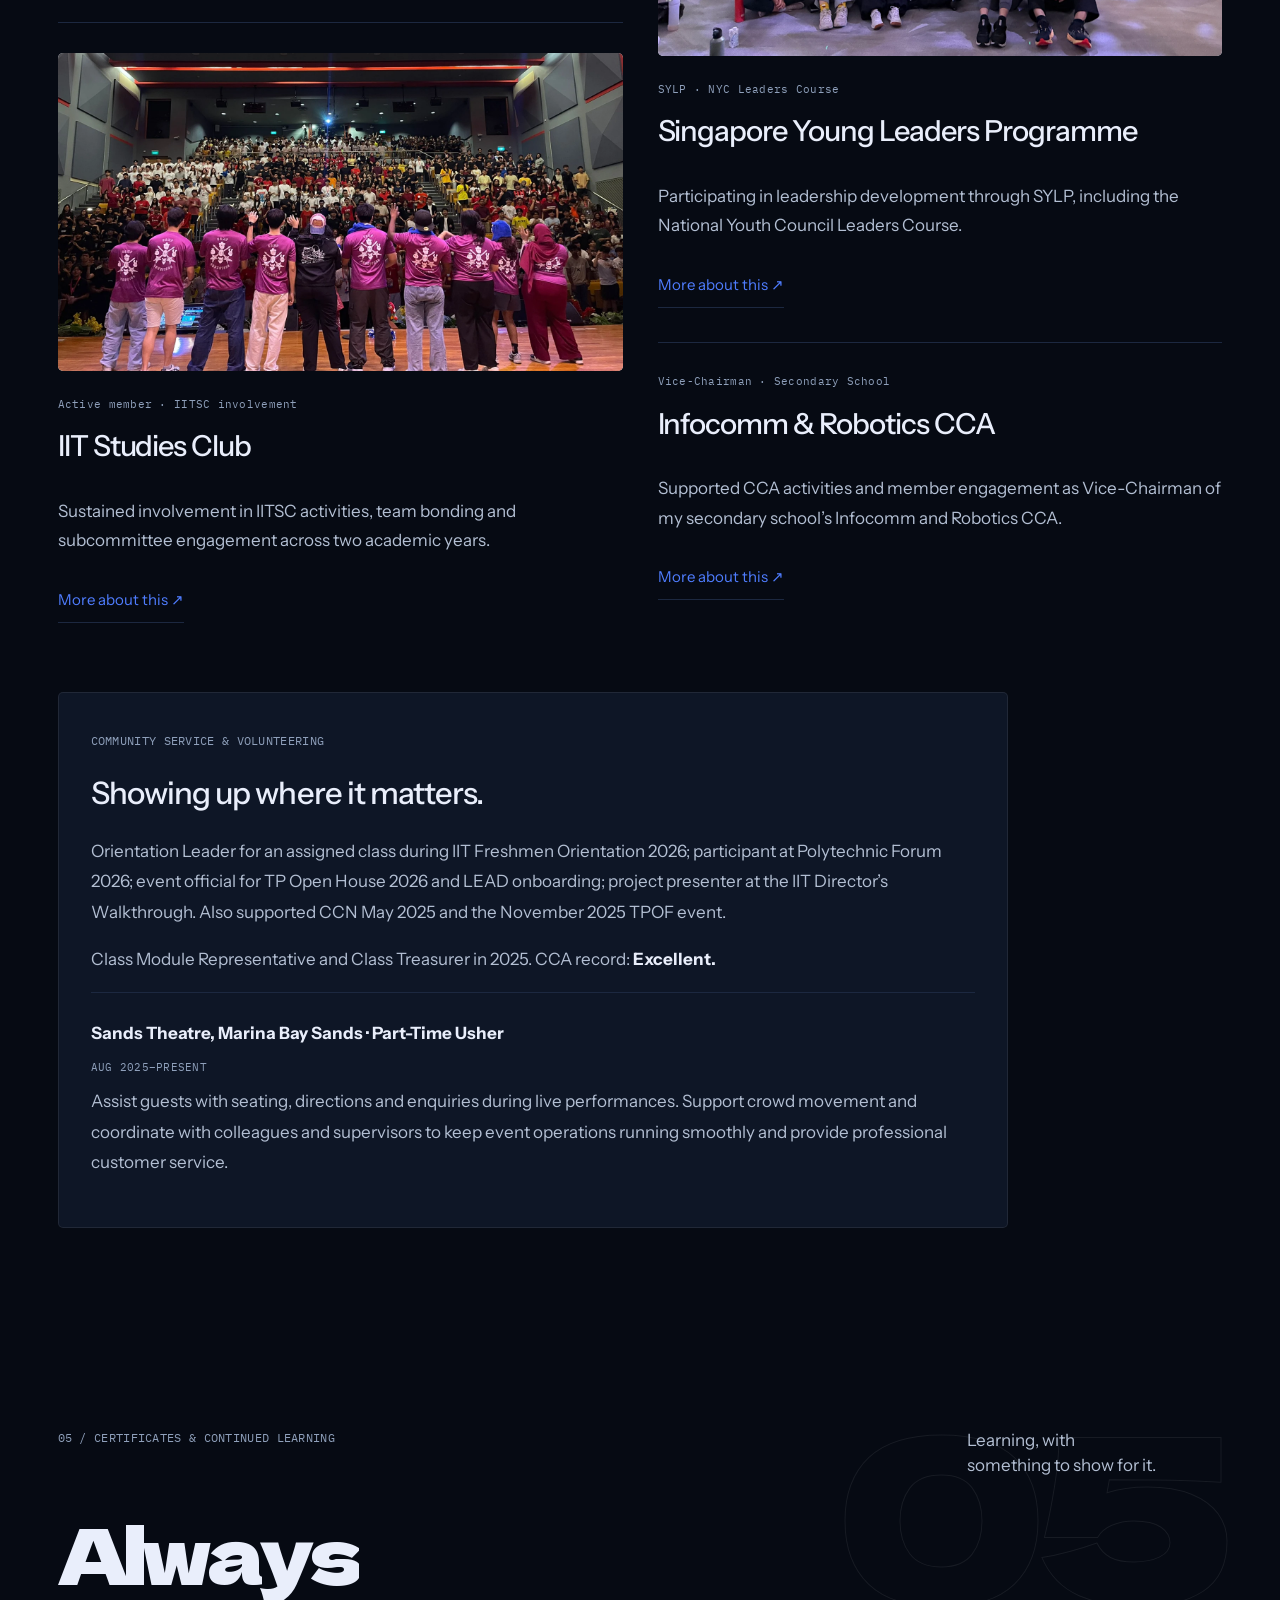
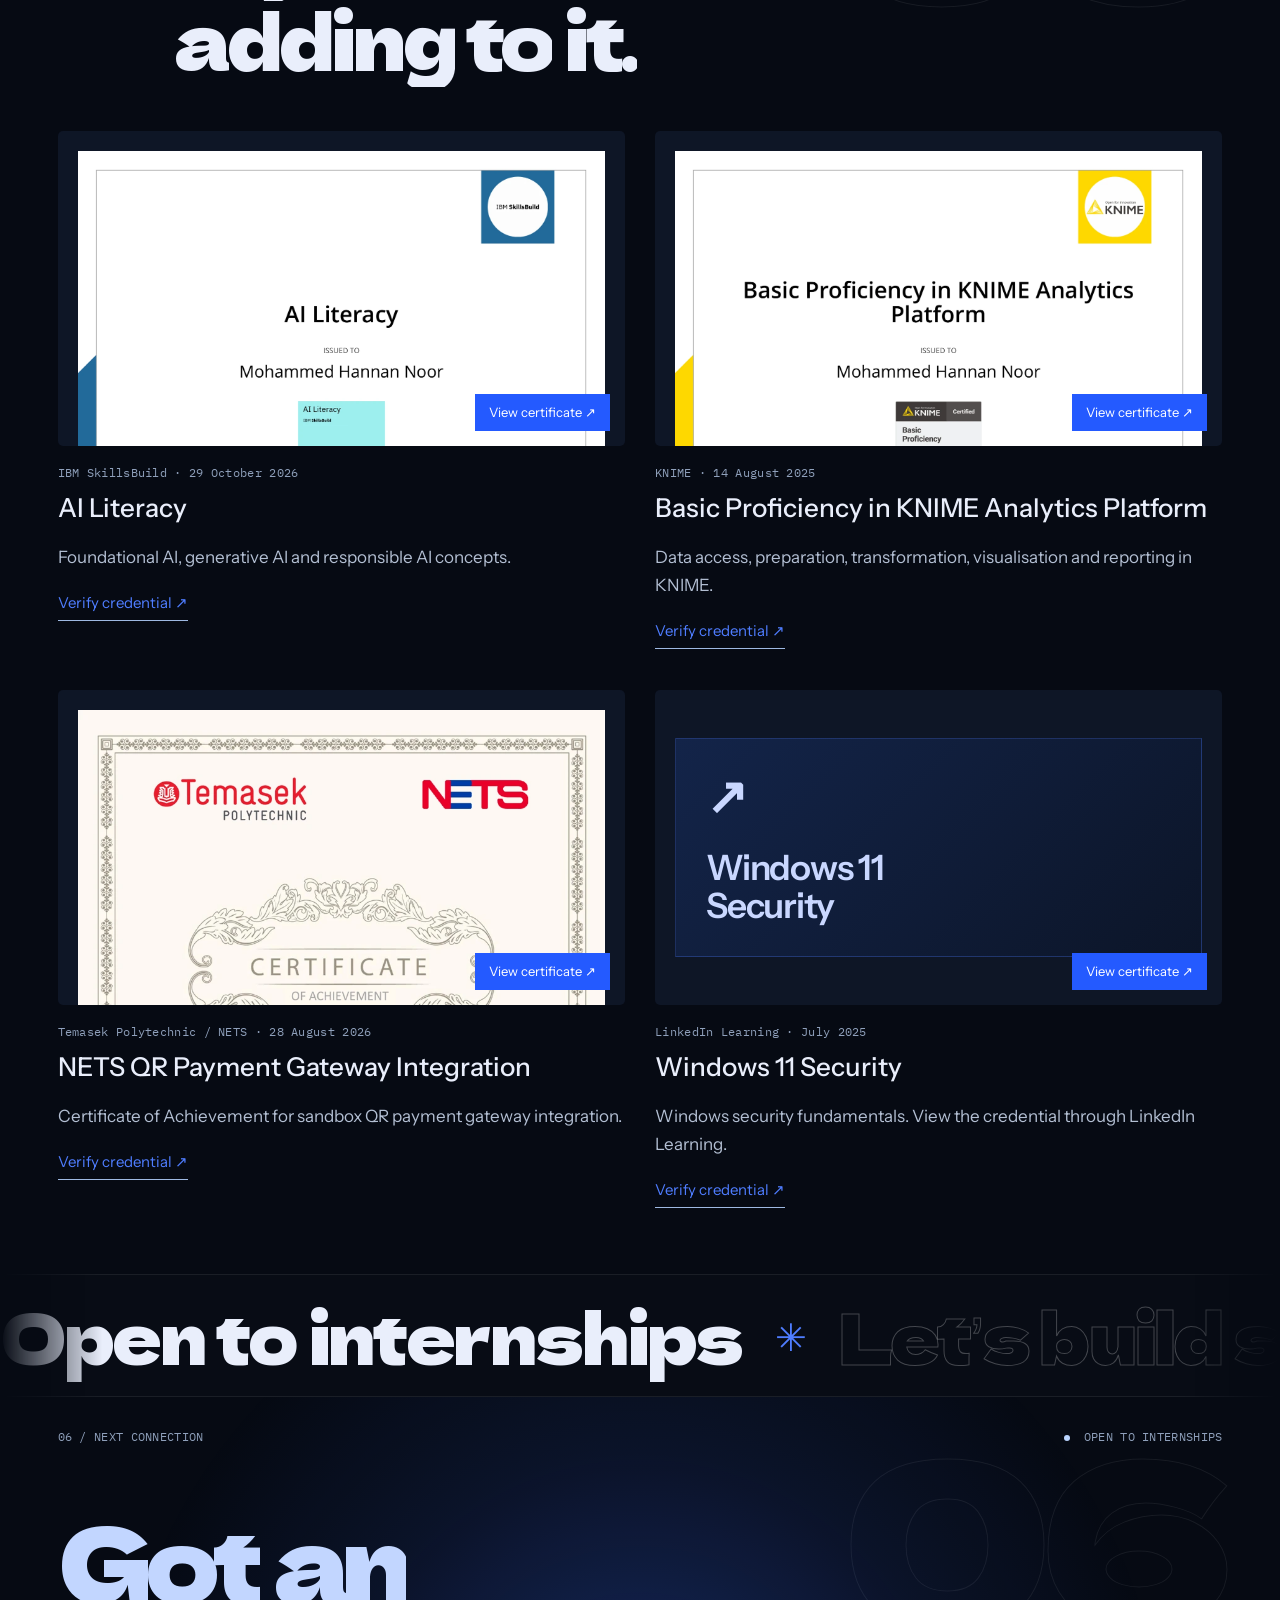
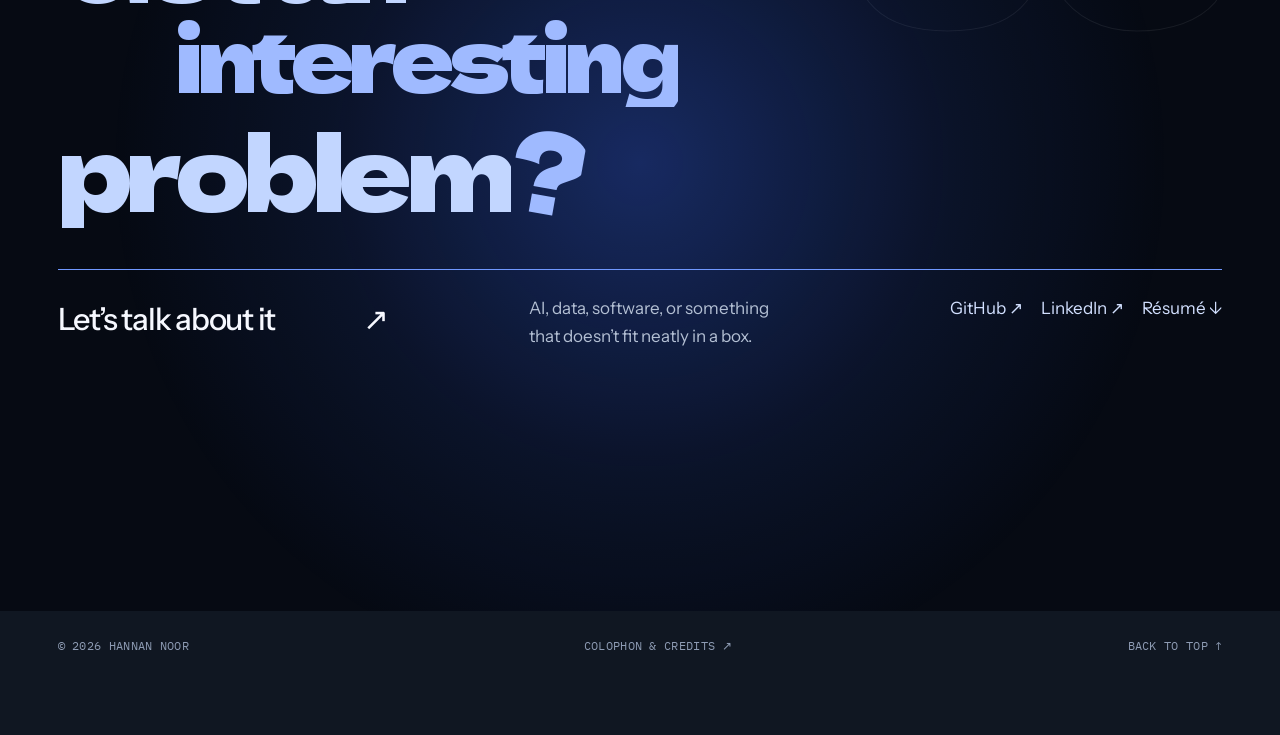
==== commit c01f1f95: "Remove the clipped glows on NOOR and the contact question mark Co-Authored-By: Claude Opus 5.5 <nore" ====
--- a/index.html
+++ b/index.html
@@ -8,7 +8,7 @@
   <meta property="og:title" content="Hannan Noor — Ideas into things">
   <meta property="og:description" content="Applied AI, creative development, and the connections between them.">
   <link rel="icon" href="assets/favicon.svg" type="image/svg+xml">
-  <link rel="stylesheet" href="fonts.css"><link rel="stylesheet" href="style.css"><link rel="stylesheet" href="revision.css"><link rel="stylesheet" href="direction.css?v=16"><link rel="stylesheet" href="lab.css?v=20">
+  <link rel="stylesheet" href="fonts.css"><link rel="stylesheet" href="style.css"><link rel="stylesheet" href="revision.css"><link rel="stylesheet" href="direction.css?v=16"><link rel="stylesheet" href="lab.css?v=21">
   <script type="importmap">{"imports":{"three":"./vendor/three.module.js"}}</script>
   <script type="module" src="app.js?v=20"></script>
 </head>
--- a/lab.css
+++ b/lab.css
@@ -129,13 +129,12 @@
 html.lab .certificate-placeholder{background:linear-gradient(135deg,#132449,#0c1528)!important;color:#c9d7ff!important;border:1px solid #4f7dff40}
 
 /* Hero name extras */
-.lab-glow-text{text-shadow:0 0 28px #4f7dff99,0 0 80px #4f7dff55}
 #hero-name .name-line>span{font-variant-numeric:tabular-nums}
 /* Contact: glowing backdrop and gradient type */
 .contact{overflow:hidden}
 .contact:after{content:'';position:absolute;z-index:0;left:50%;top:45%;width:min(1100px,120vw);aspect-ratio:1;translate:-50% -50%;border-radius:50%;
  background:radial-gradient(circle,#3a6bff55,#3a6bff18 40%,transparent 68%);pointer-events:none;animation:lab-breathe 7s ease-in-out infinite;will-change:transform}
 @keyframes lab-breathe{50%{scale:1.12;opacity:.8}}
-html.lab .contact .contact-question{color:var(--cyan);text-shadow:0 0 30px #5ee2ff99}
+html.lab .contact .contact-question{color:var(--cyan)}
 html.lab .contact-email{font-size:clamp(24px,2.4vw,36px)}
 @media (prefers-reduced-motion:reduce){.contact:after{animation:none}}
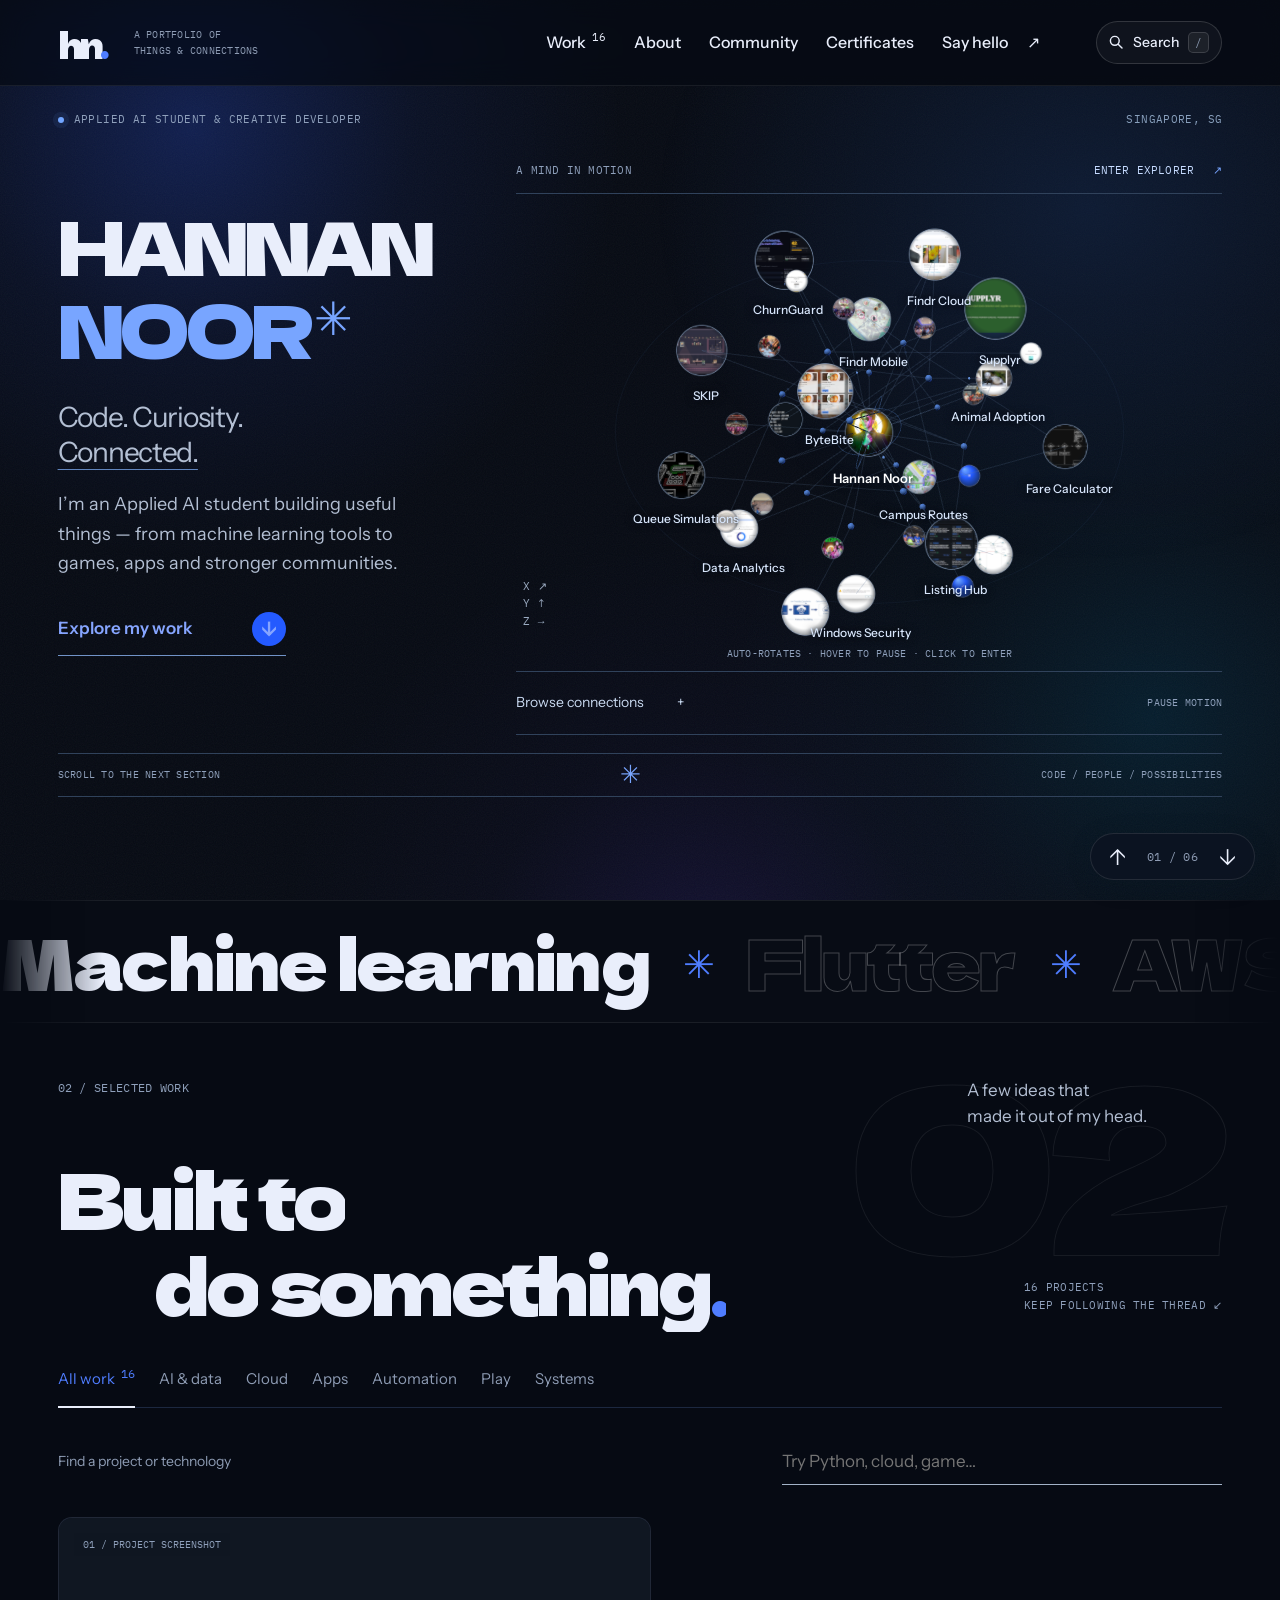
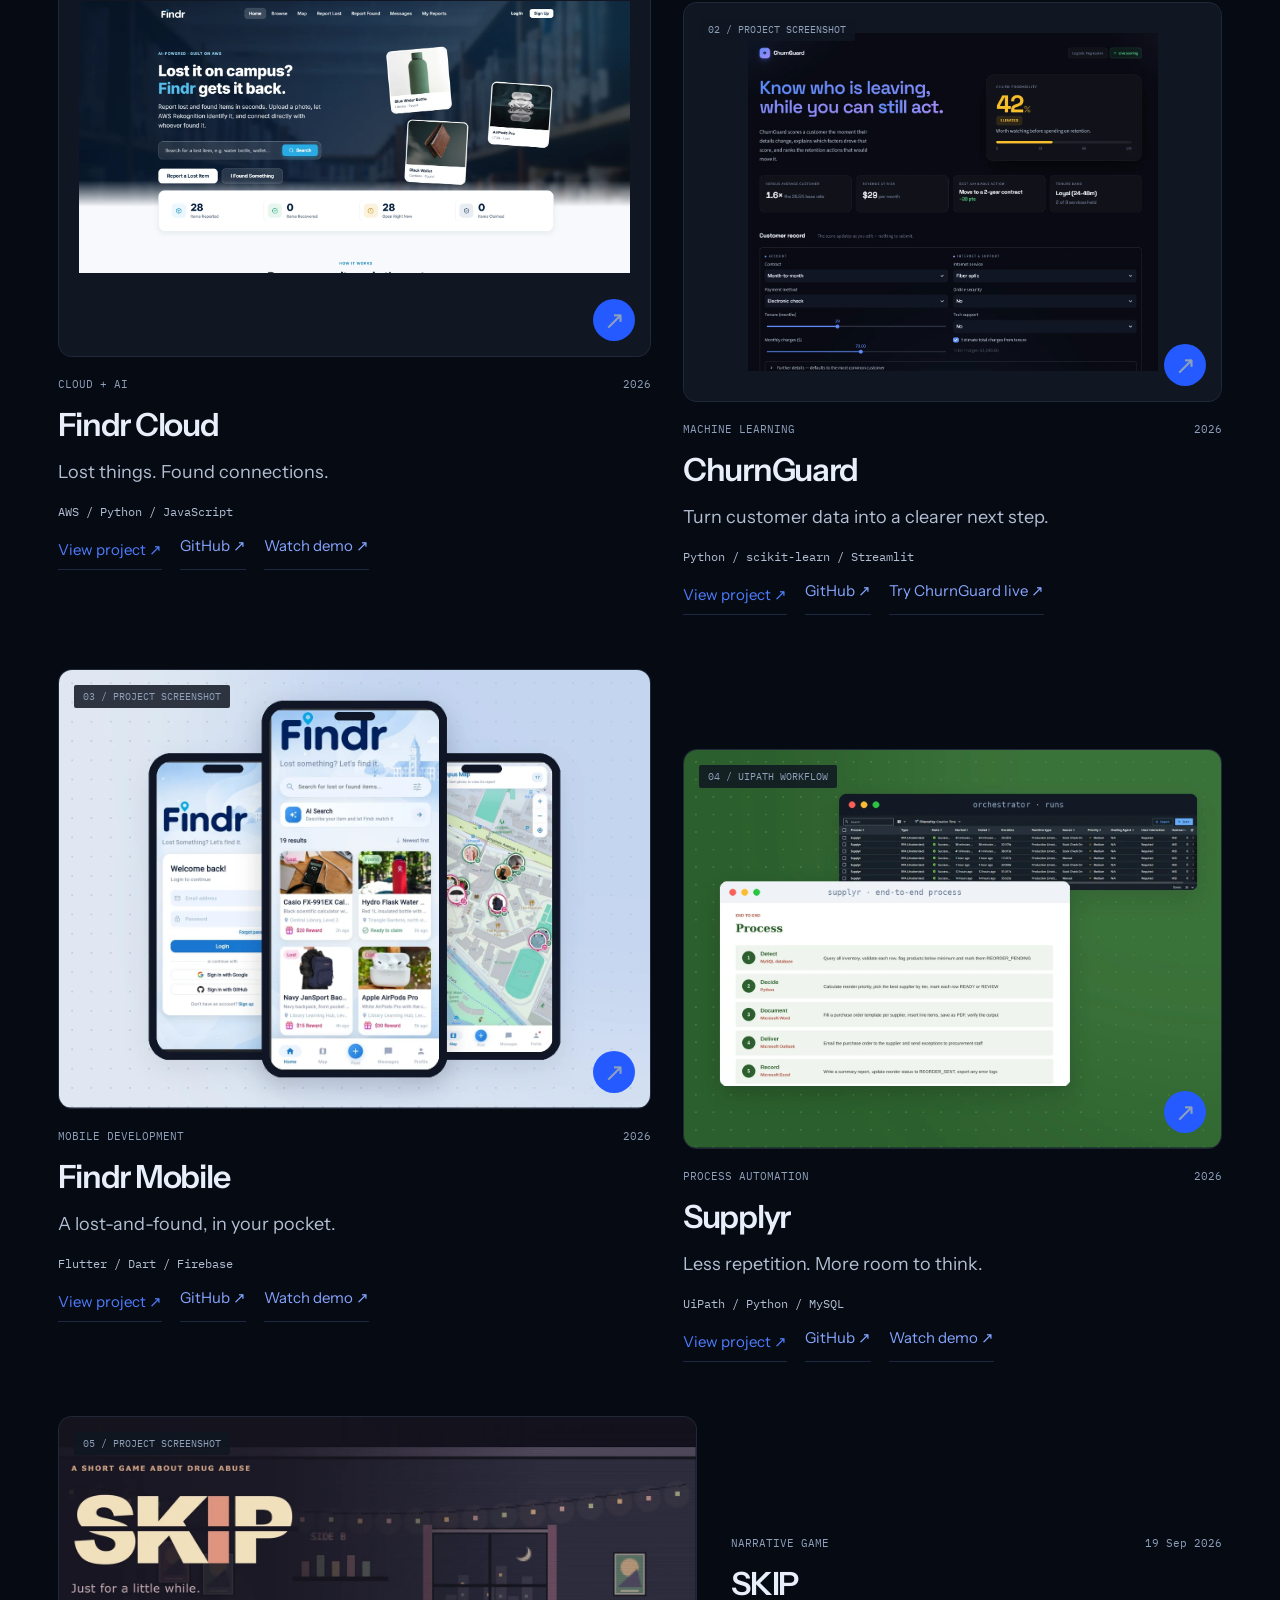
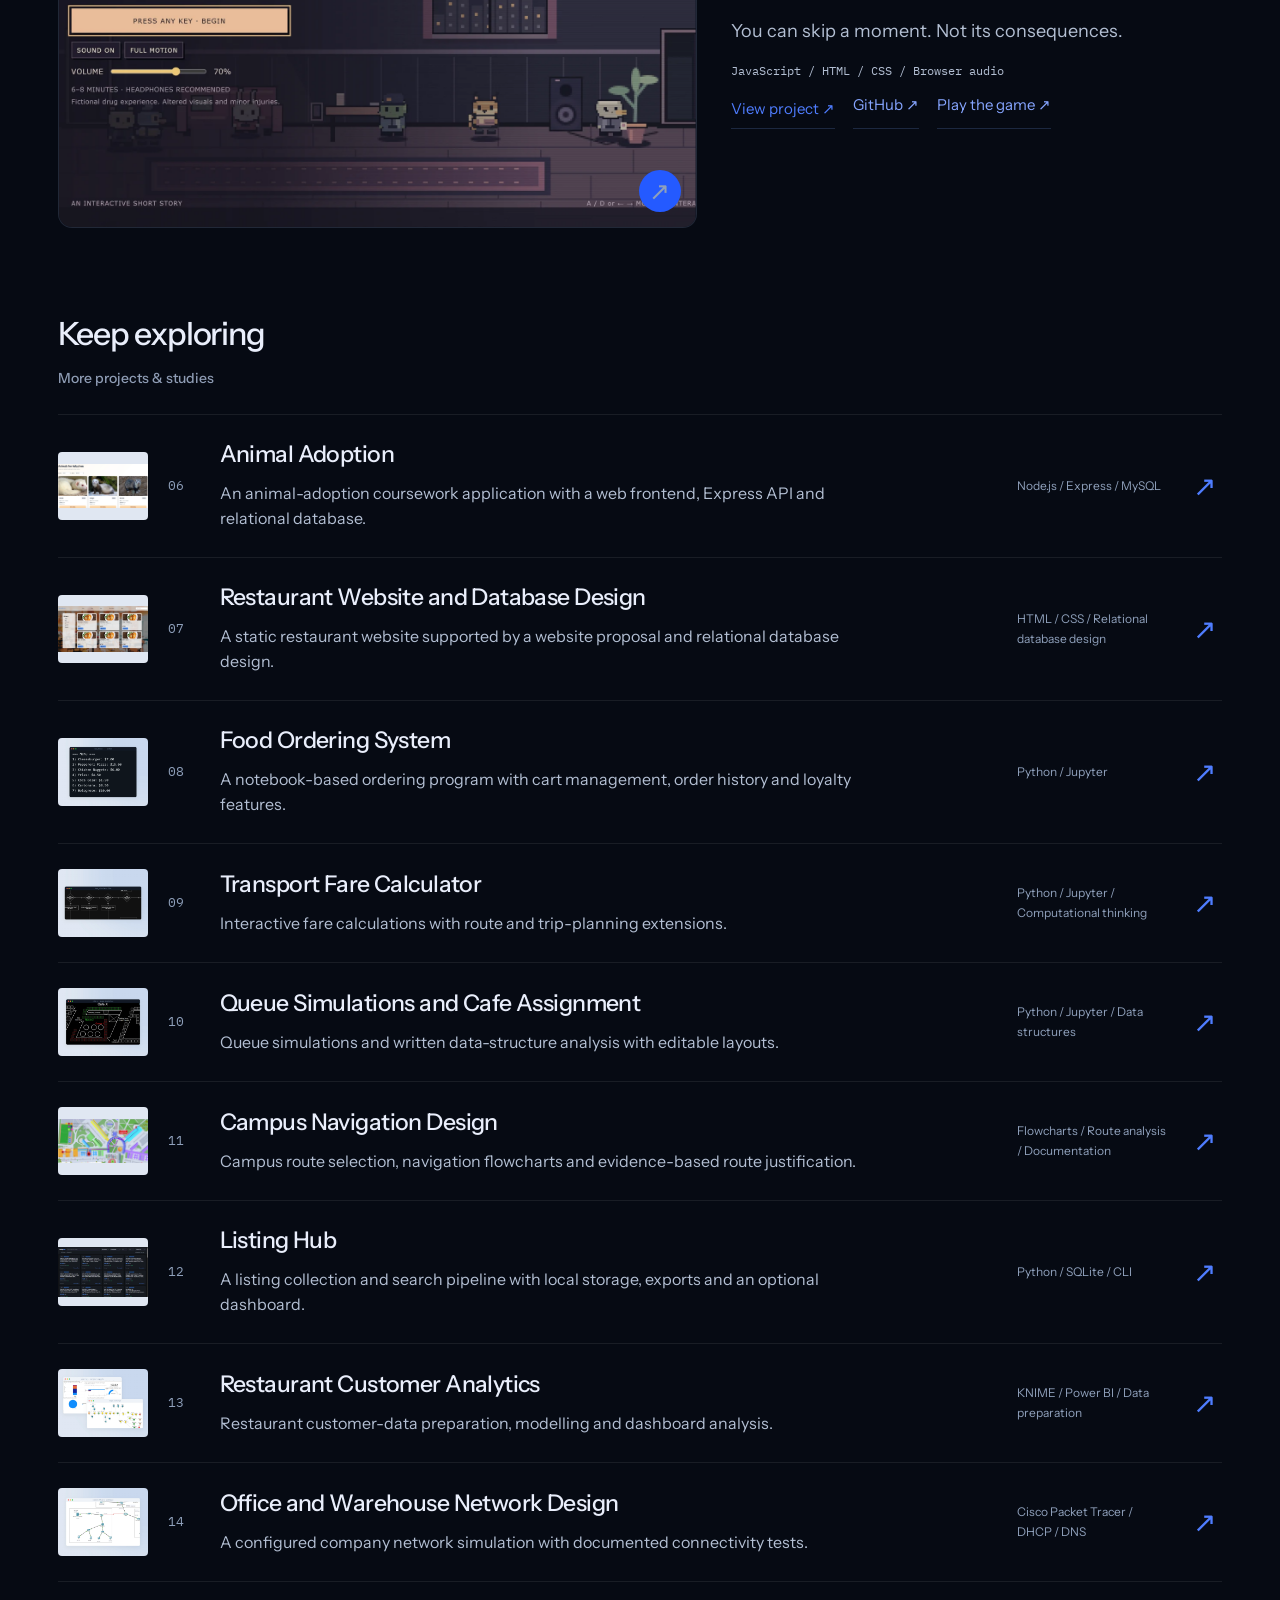
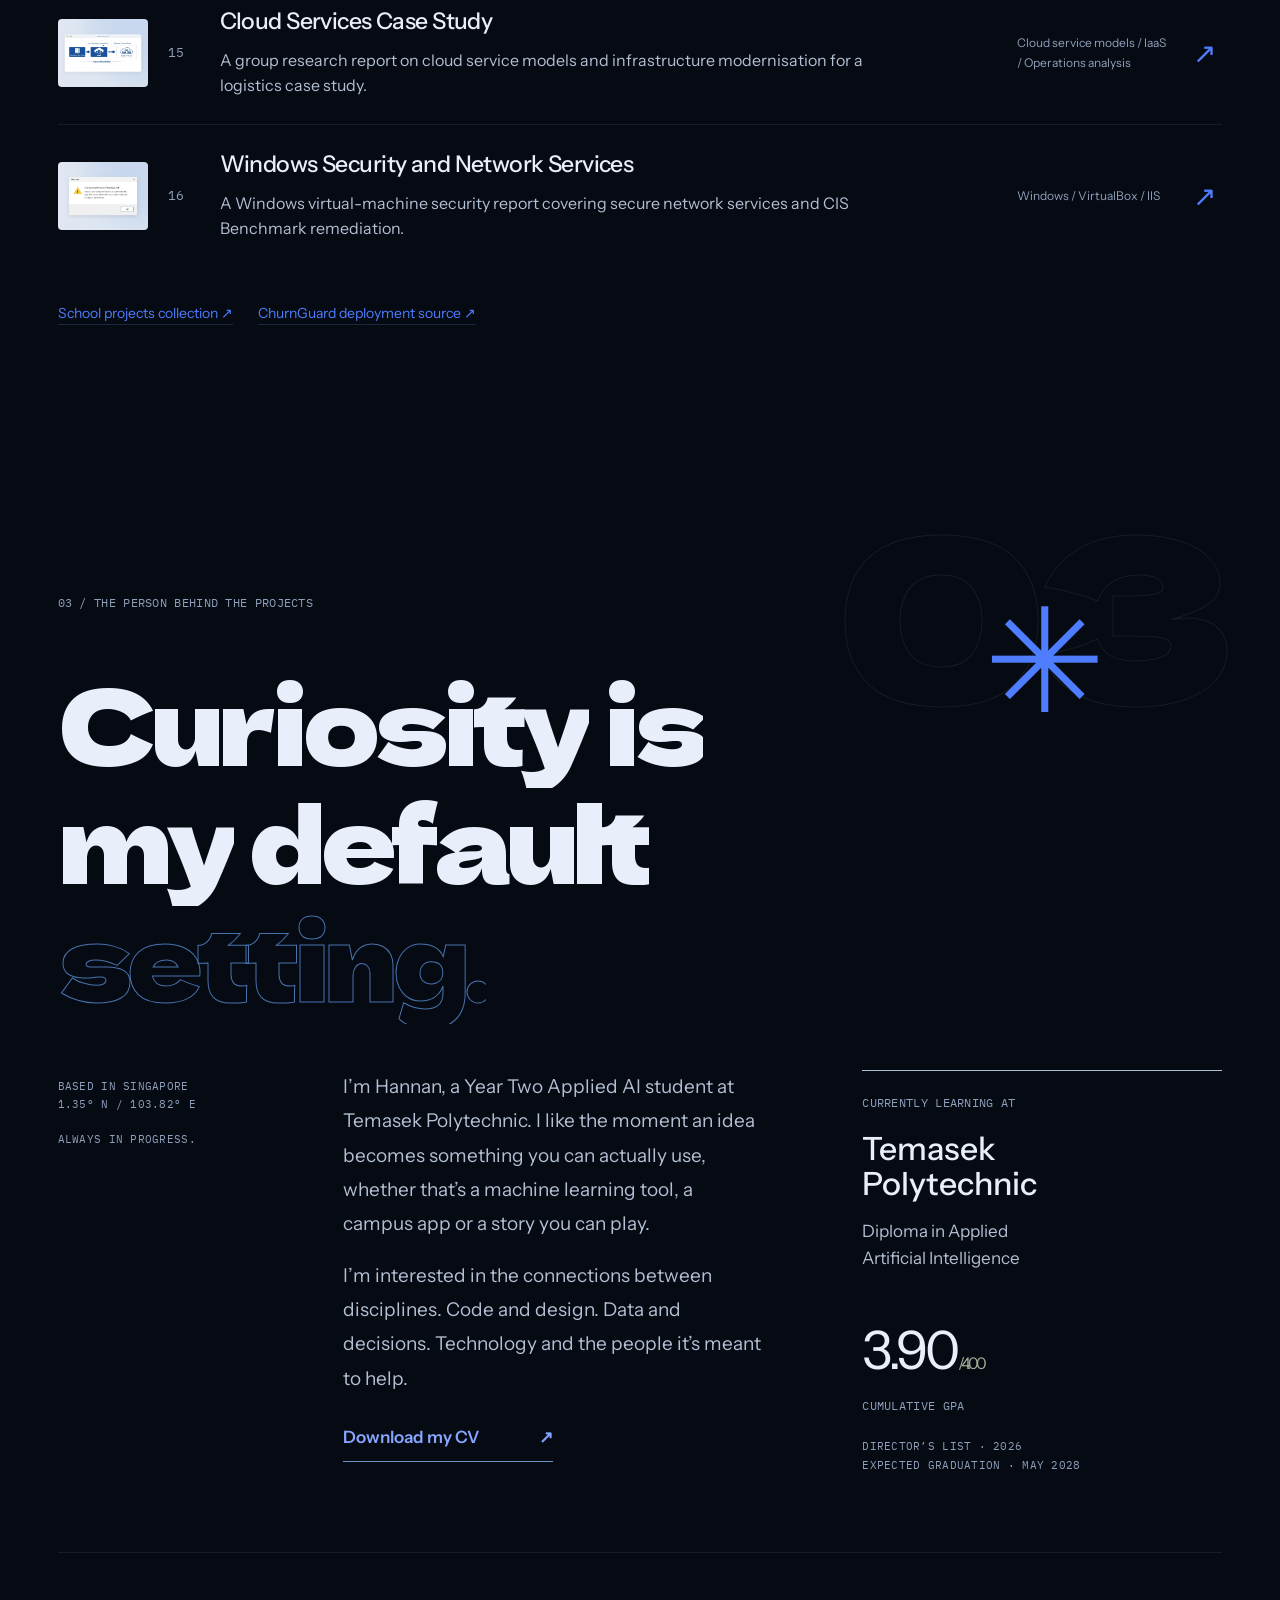
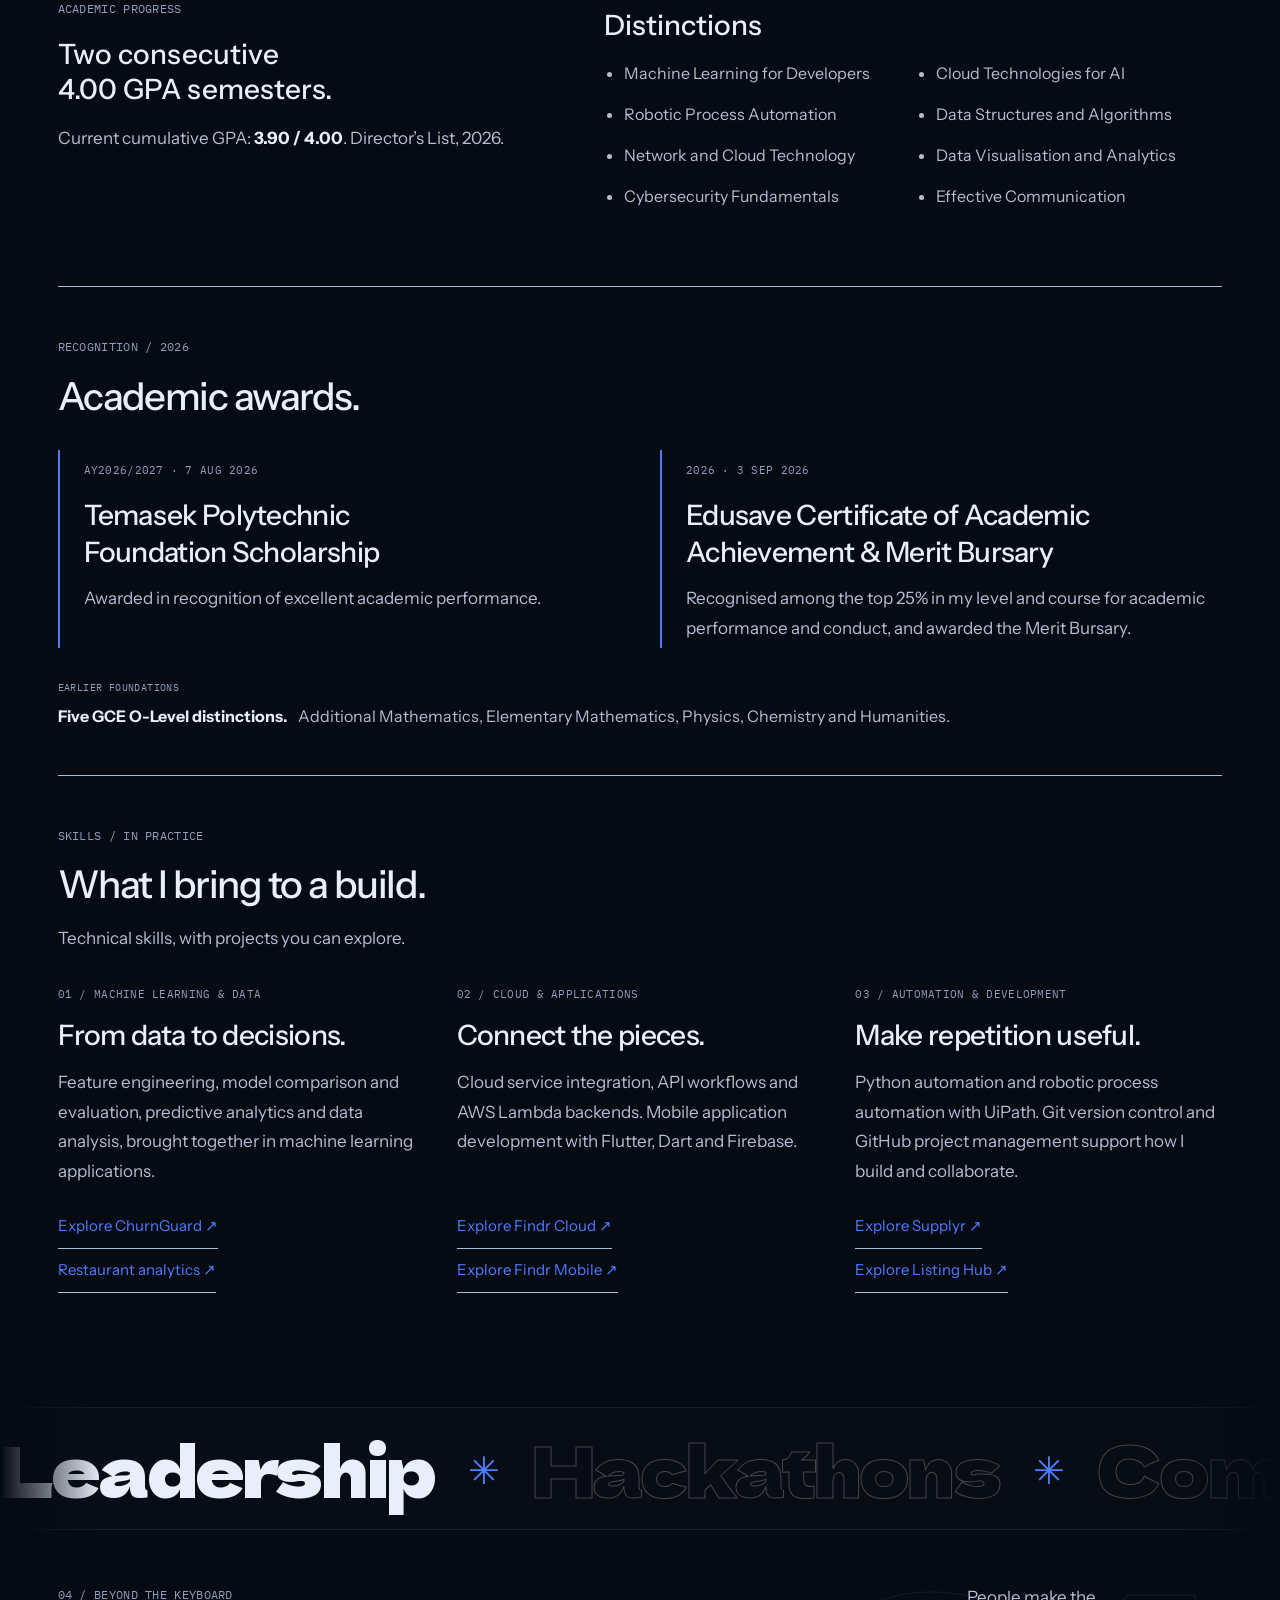
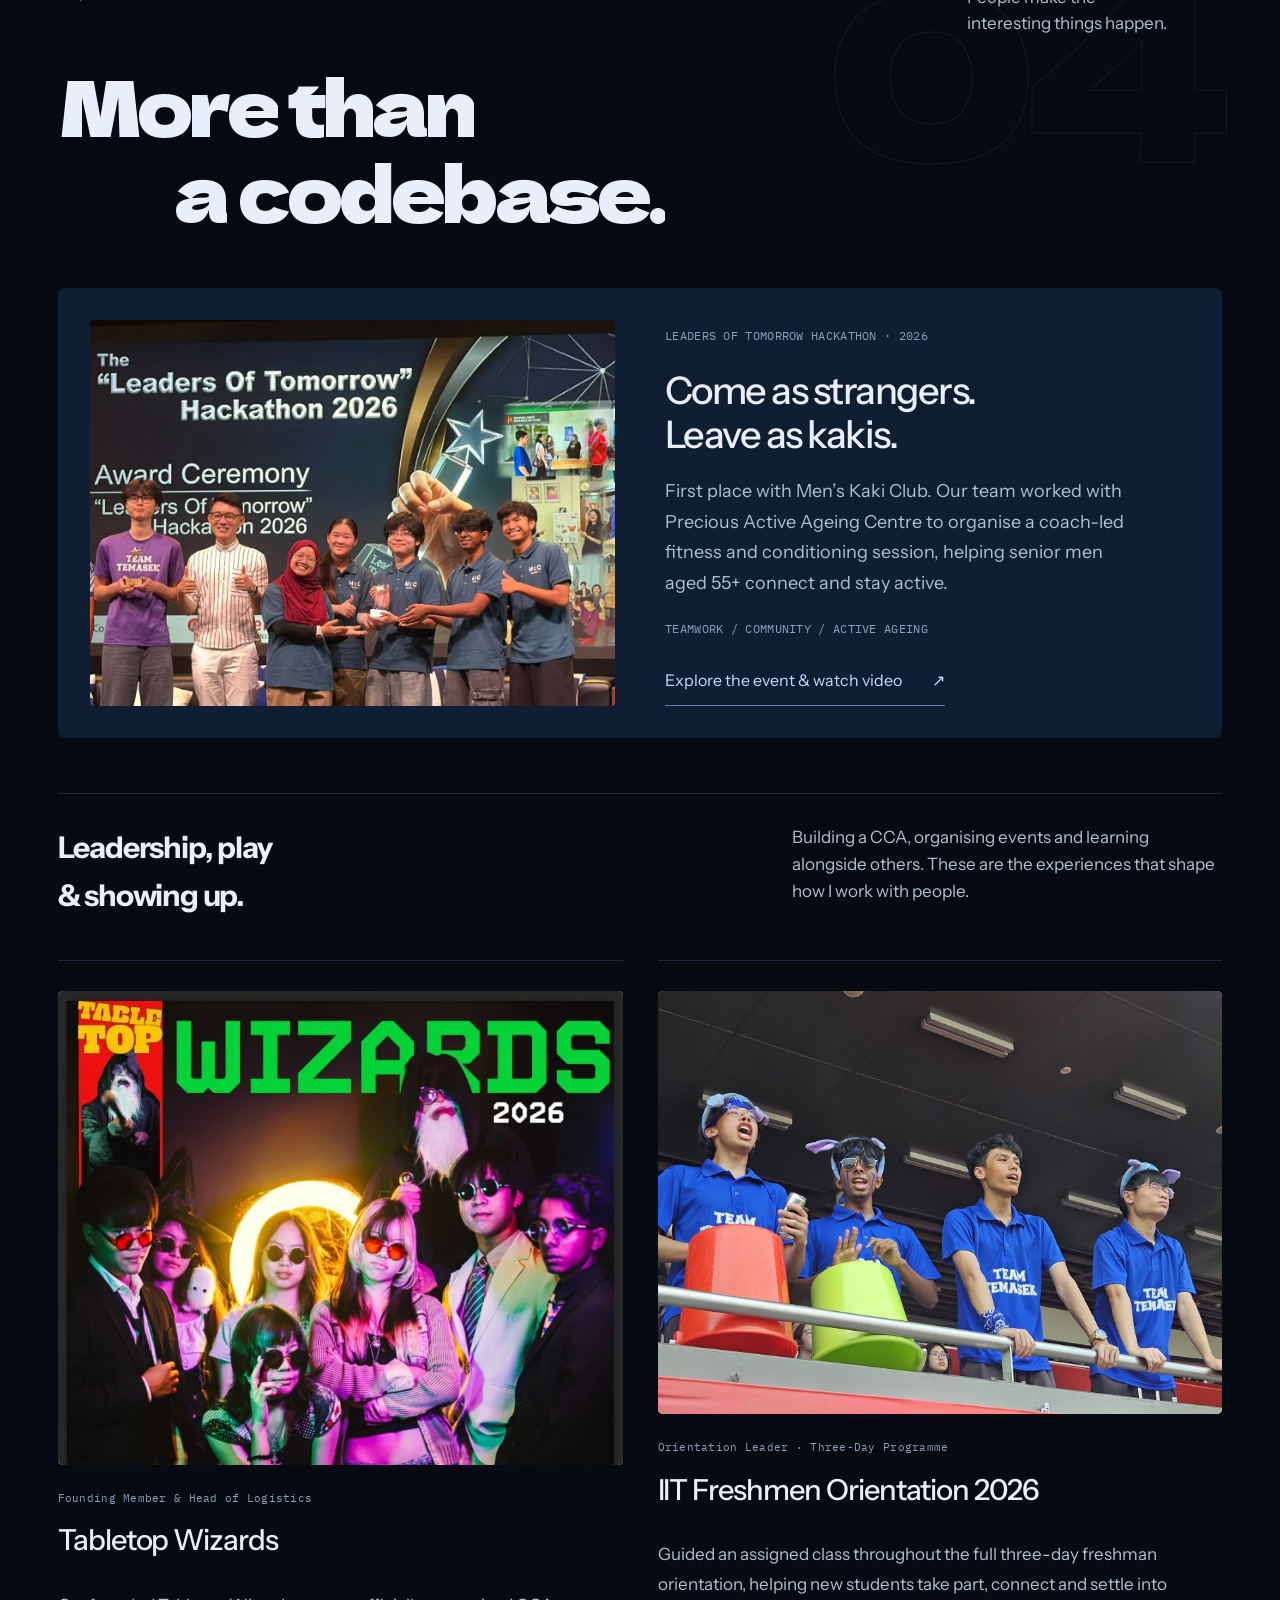
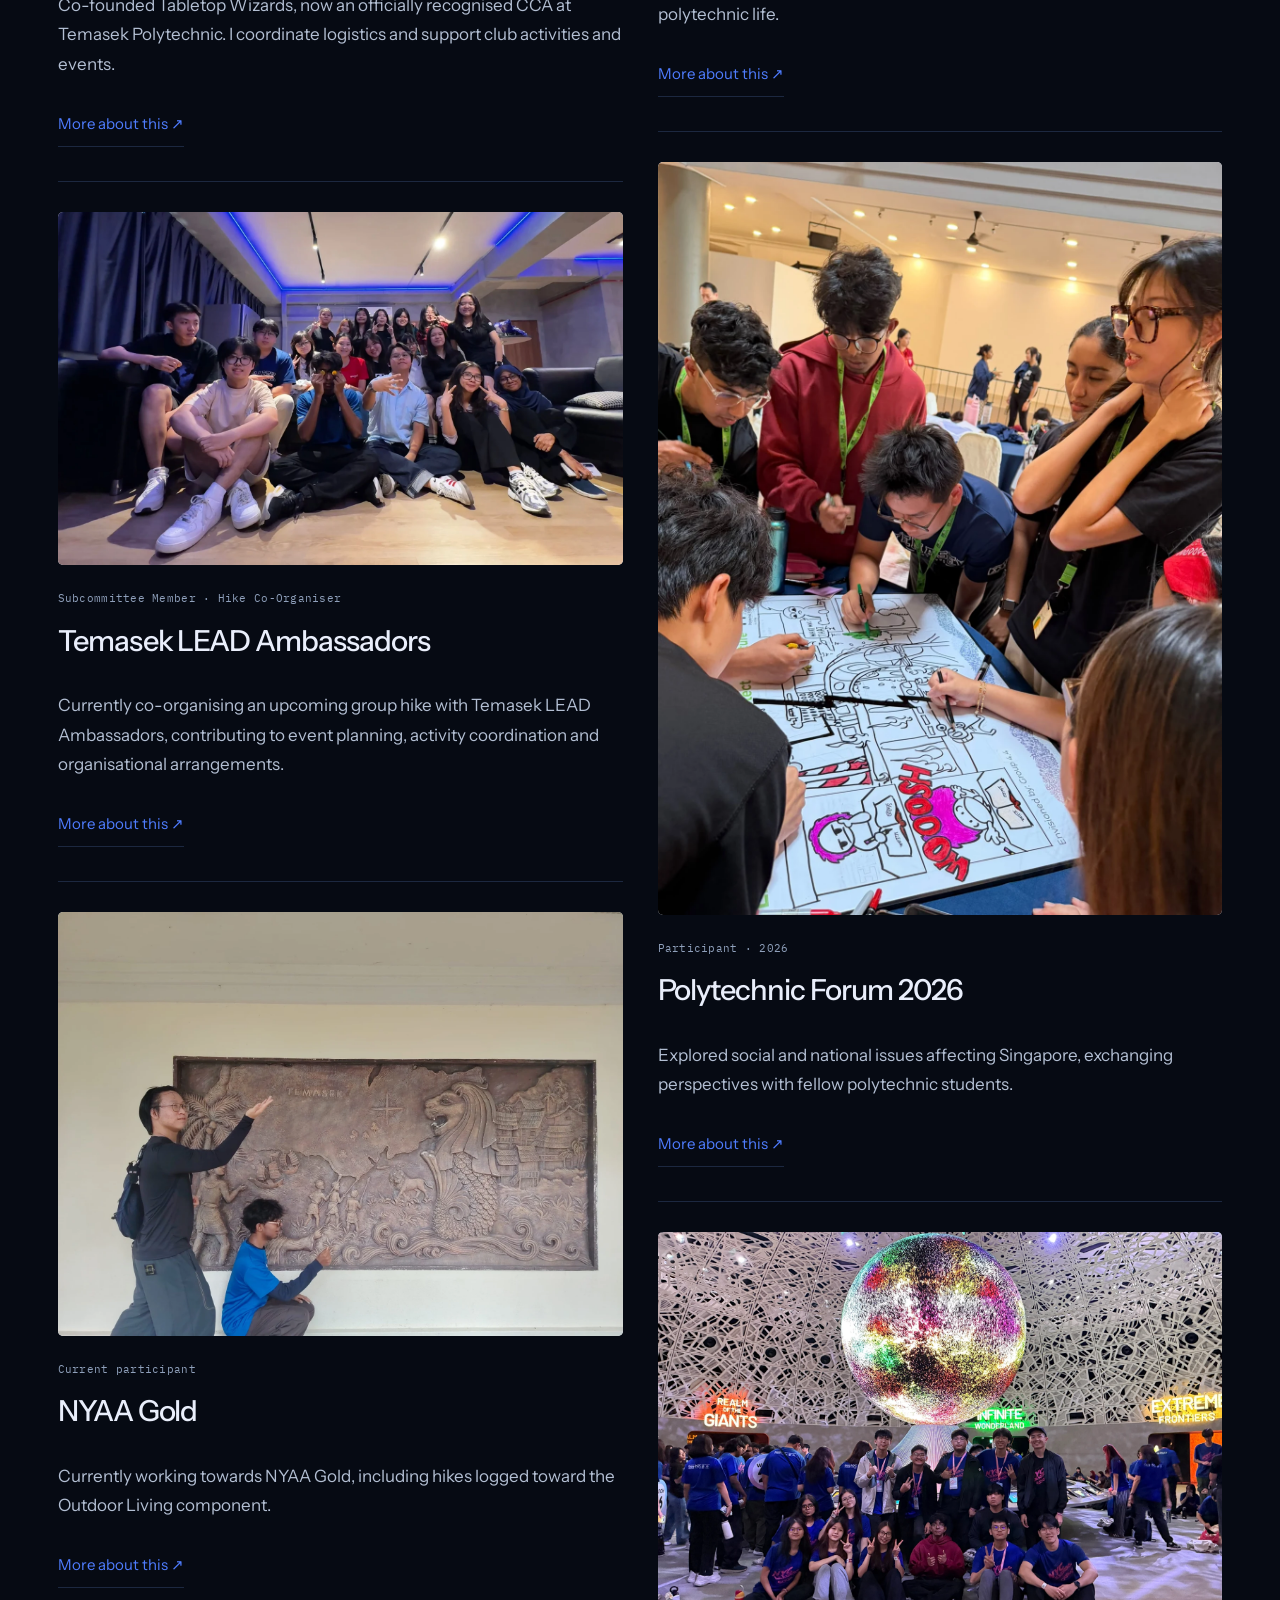
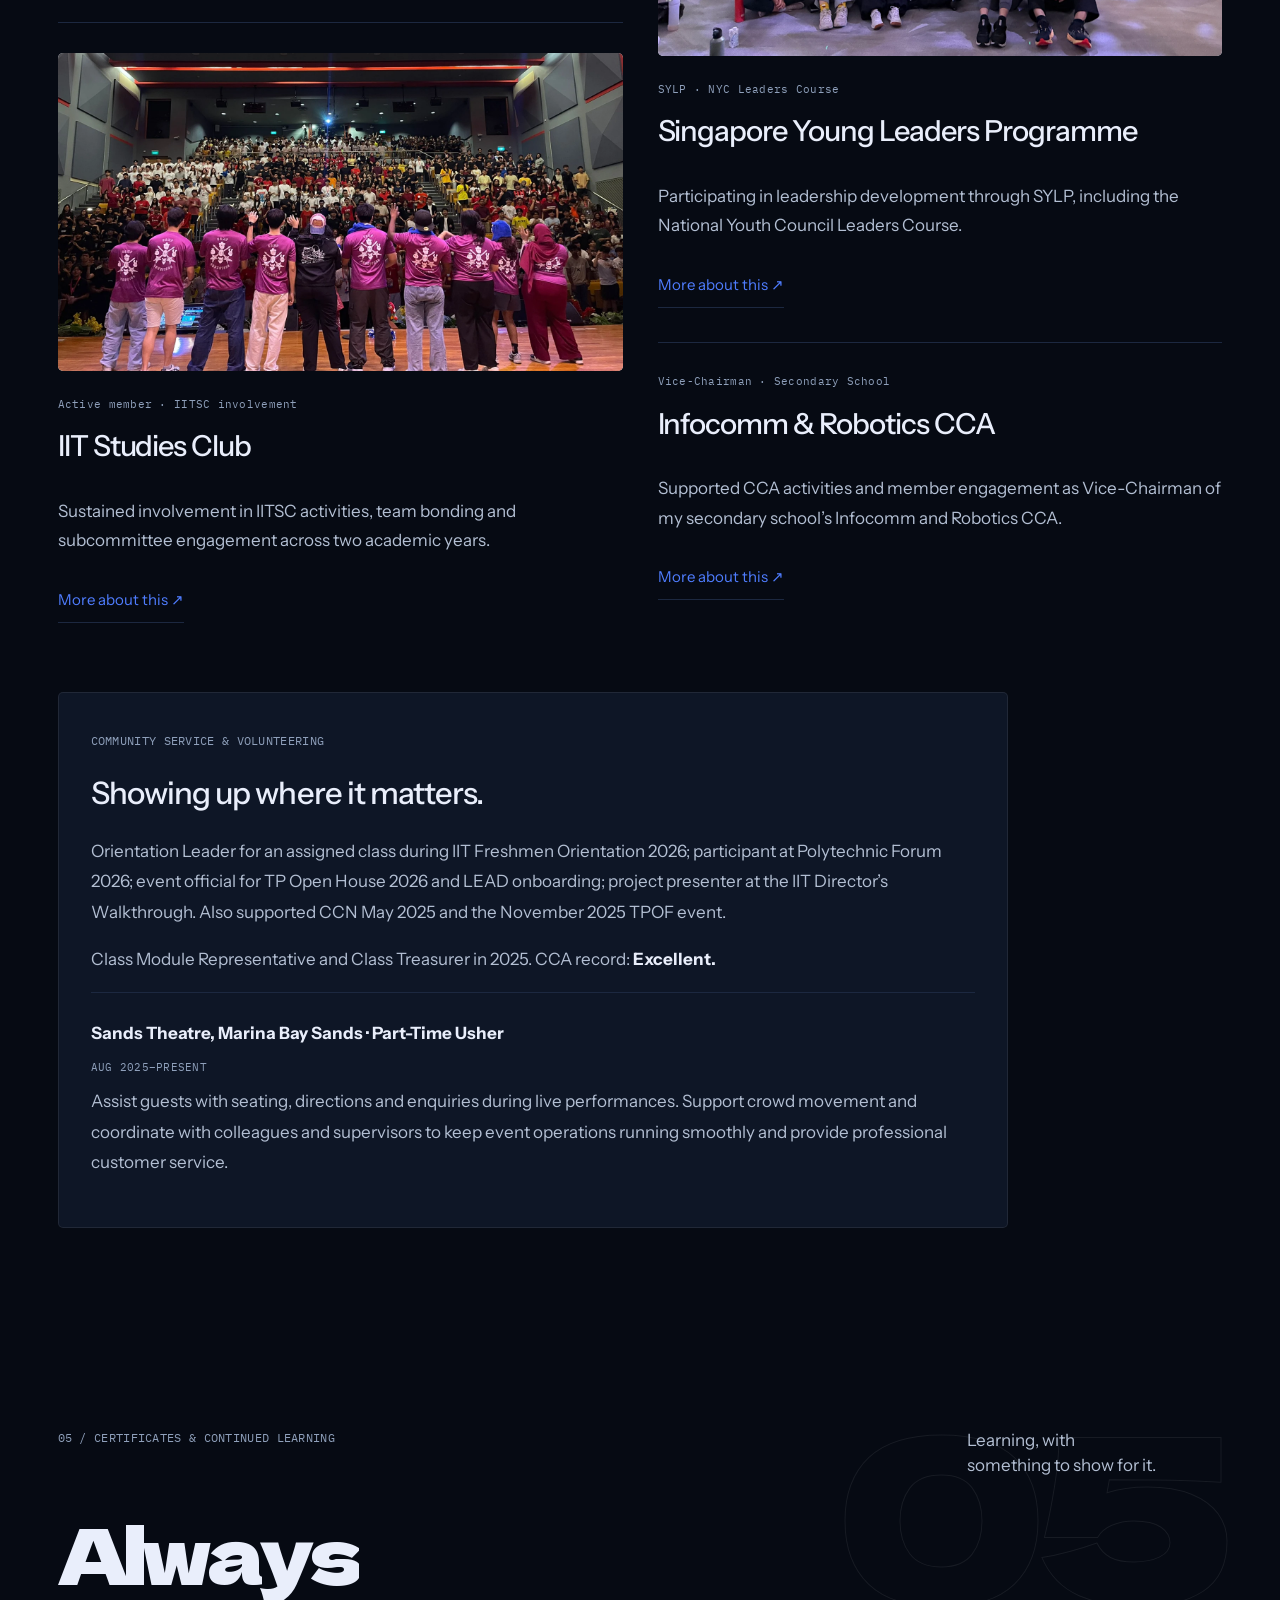
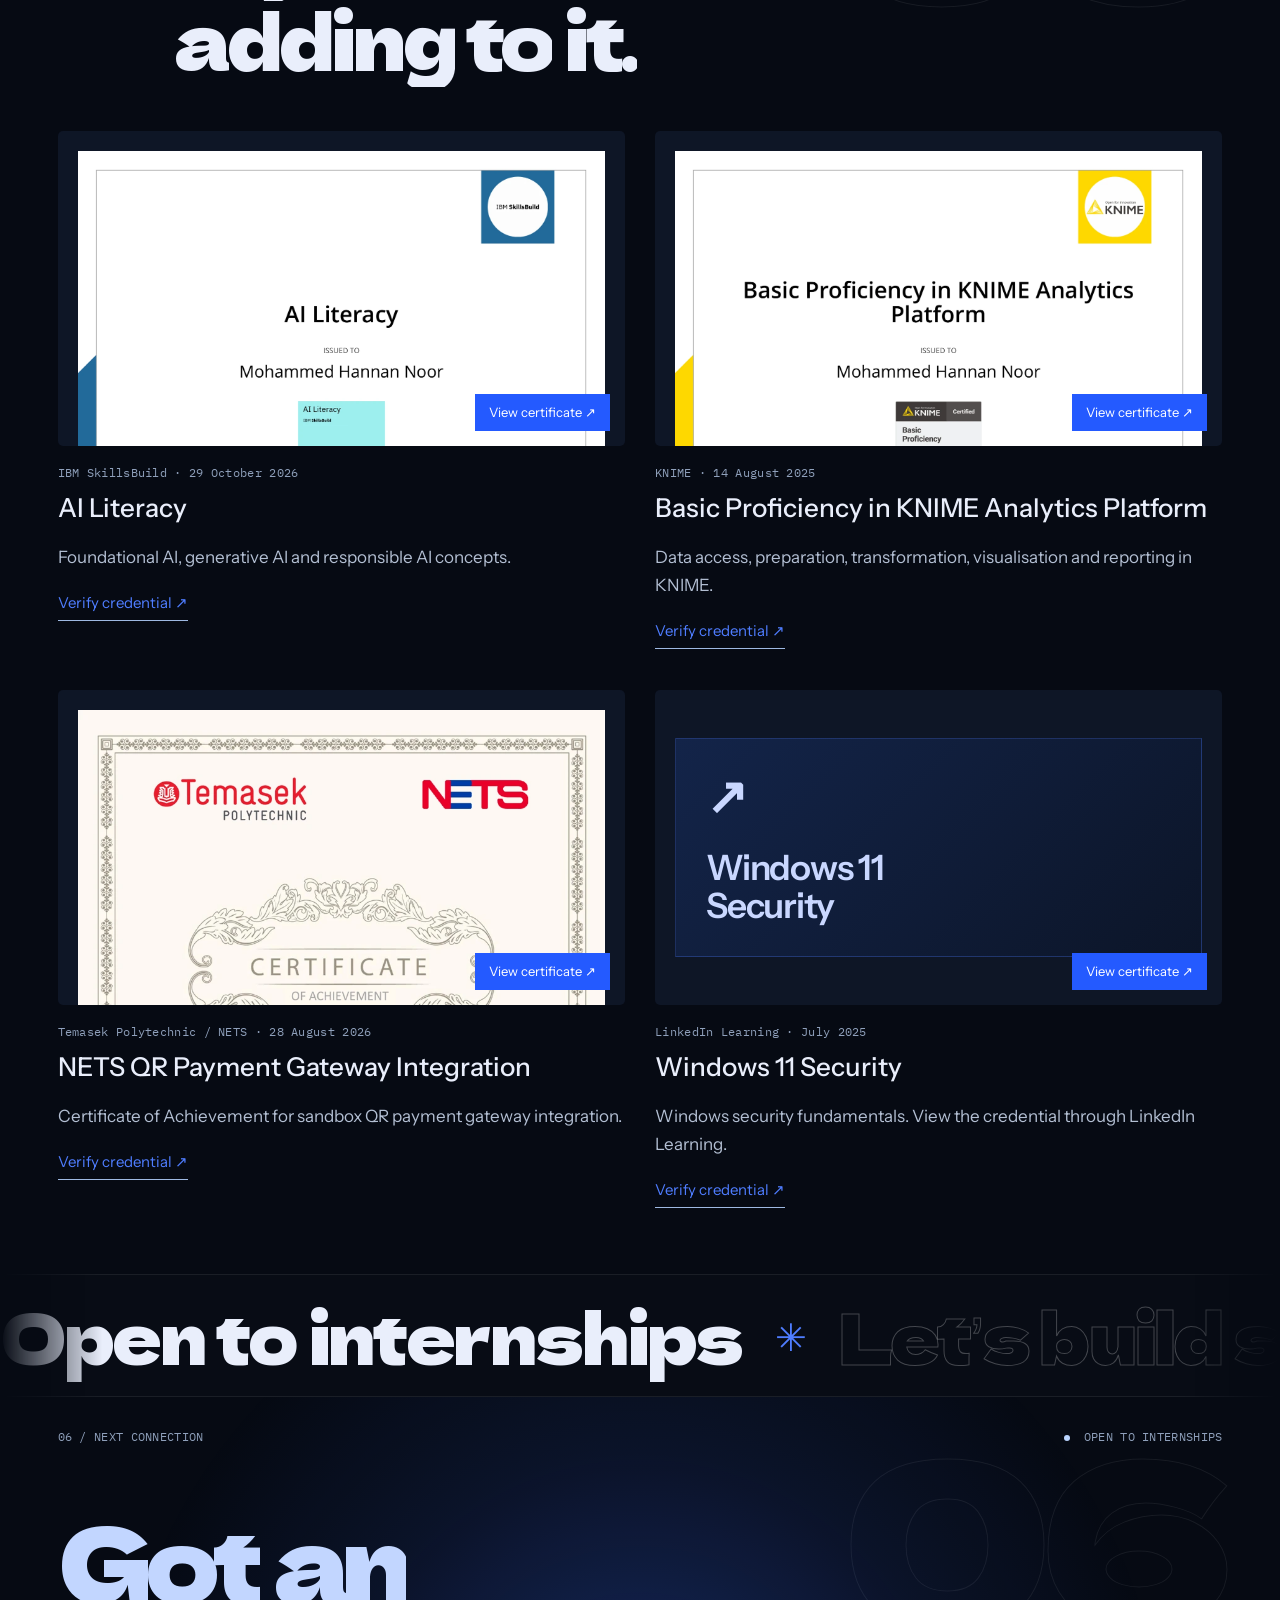
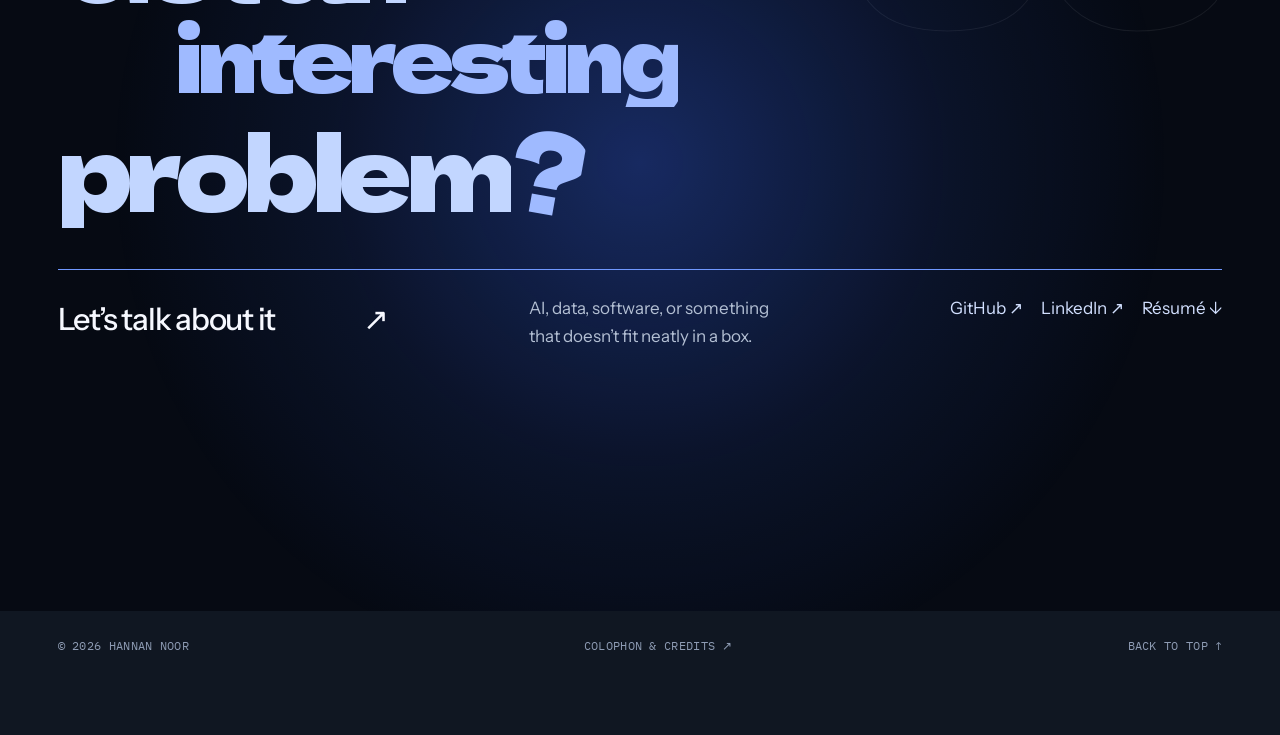
==== commit c0547eda: "Remove the background grid; no cursor trail over the network The trail fades out and stops while the" ====
--- a/index.html
+++ b/index.html
@@ -8,9 +8,9 @@
   <meta property="og:title" content="Hannan Noor — Ideas into things">
   <meta property="og:description" content="Applied AI, creative development, and the connections between them.">
   <link rel="icon" href="assets/favicon.svg" type="image/svg+xml">
-  <link rel="stylesheet" href="fonts.css"><link rel="stylesheet" href="style.css"><link rel="stylesheet" href="revision.css"><link rel="stylesheet" href="direction.css?v=16"><link rel="stylesheet" href="lab.css?v=21">
+  <link rel="stylesheet" href="fonts.css"><link rel="stylesheet" href="style.css"><link rel="stylesheet" href="revision.css"><link rel="stylesheet" href="direction.css?v=16"><link rel="stylesheet" href="lab.css?v=22">
   <script type="importmap">{"imports":{"three":"./vendor/three.module.js"}}</script>
-  <script type="module" src="app.js?v=20"></script>
+  <script type="module" src="app.js?v=21"></script>
 </head>
 <body>
   <a class="skip-link" href="#work">Skip to selected work</a>
--- a/lab.css
+++ b/lab.css
@@ -11,11 +11,8 @@
 body{background:transparent;color:var(--ink)}
 ::selection{background:#4f7dff66;color:#fff}
 
-/* ---------- Living background: grid + aurora + cursor glow ---------- */
+/* ---------- Living background: aurora + cursor glow ---------- */
 .lab-bg{position:fixed;inset:0;z-index:-1;pointer-events:none;overflow:hidden;background:var(--paper)}
-.lab-bg .grid{position:absolute;inset:-80px;background-image:linear-gradient(#ffffff0a 1px,transparent 1px),linear-gradient(90deg,#ffffff0a 1px,transparent 1px);background-size:64px 64px;
- mask-image:radial-gradient(ellipse 80% 70% at 50% 40%,#000 30%,transparent 85%);-webkit-mask-image:radial-gradient(ellipse 80% 70% at 50% 40%,#000 30%,transparent 85%);}
-@keyframes lab-grid{to{transform:translate(64px,64px)}}
 .lab-bg .aurora{position:absolute;width:70vmax;height:70vmax;border-radius:50%;opacity:.38}
 .lab-bg .a1{left:-20vmax;top:-25vmax;background:radial-gradient(circle,#2f5bffaa,#2f5bff33 35%,transparent 68%)}
 .lab-bg .a2{right:-25vmax;top:30vh;background:radial-gradient(circle,#00b8ff99,#00b8ff22 35%,transparent 68%);opacity:.18}
@@ -118,7 +115,7 @@
 
 /* ---------- Reduced motion ---------- */
 @media (prefers-reduced-motion:reduce){
- .lab-bg .grid,.lab-bg .aurora,.lab-shine,.lab-ticker-track{animation:none!important}
+ .lab-bg .aurora,.lab-shine,.lab-ticker-track{animation:none!important}
  .lab-float{display:none}
 }
 @media (max-width:760px){
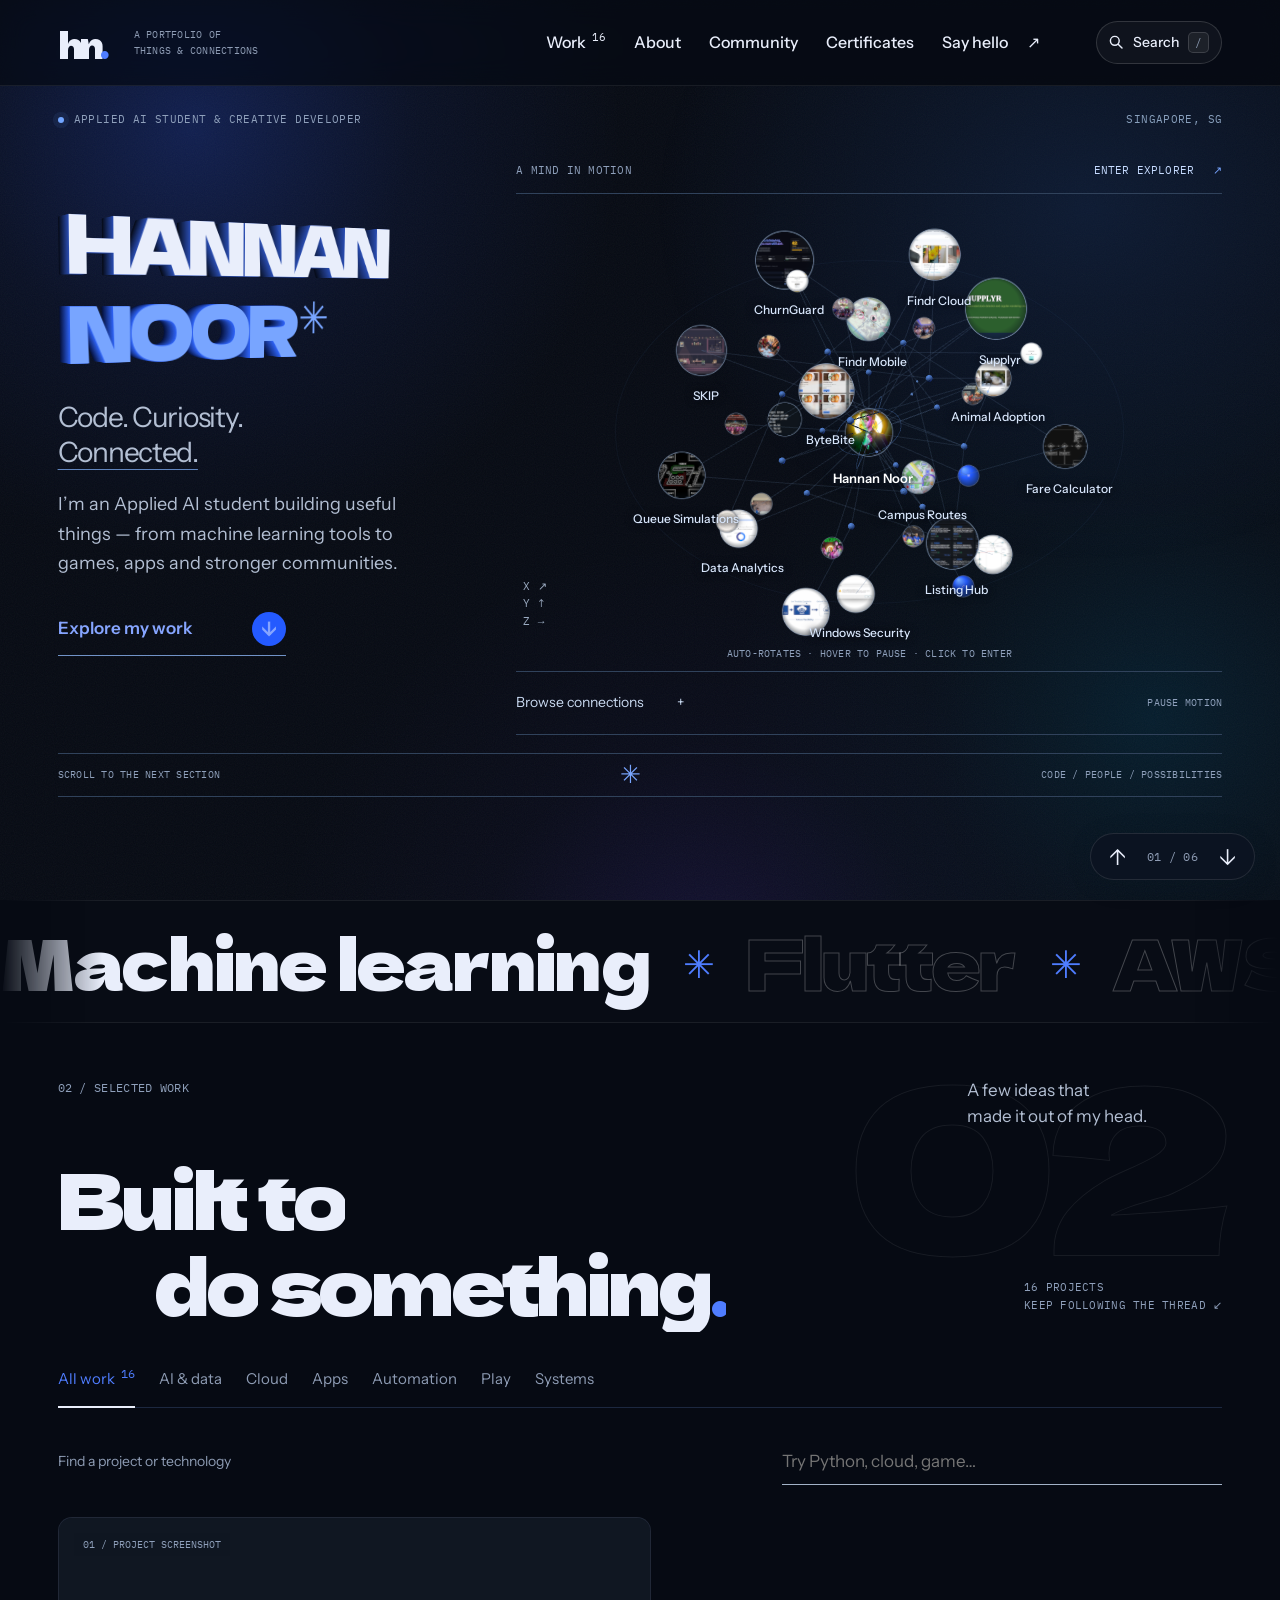
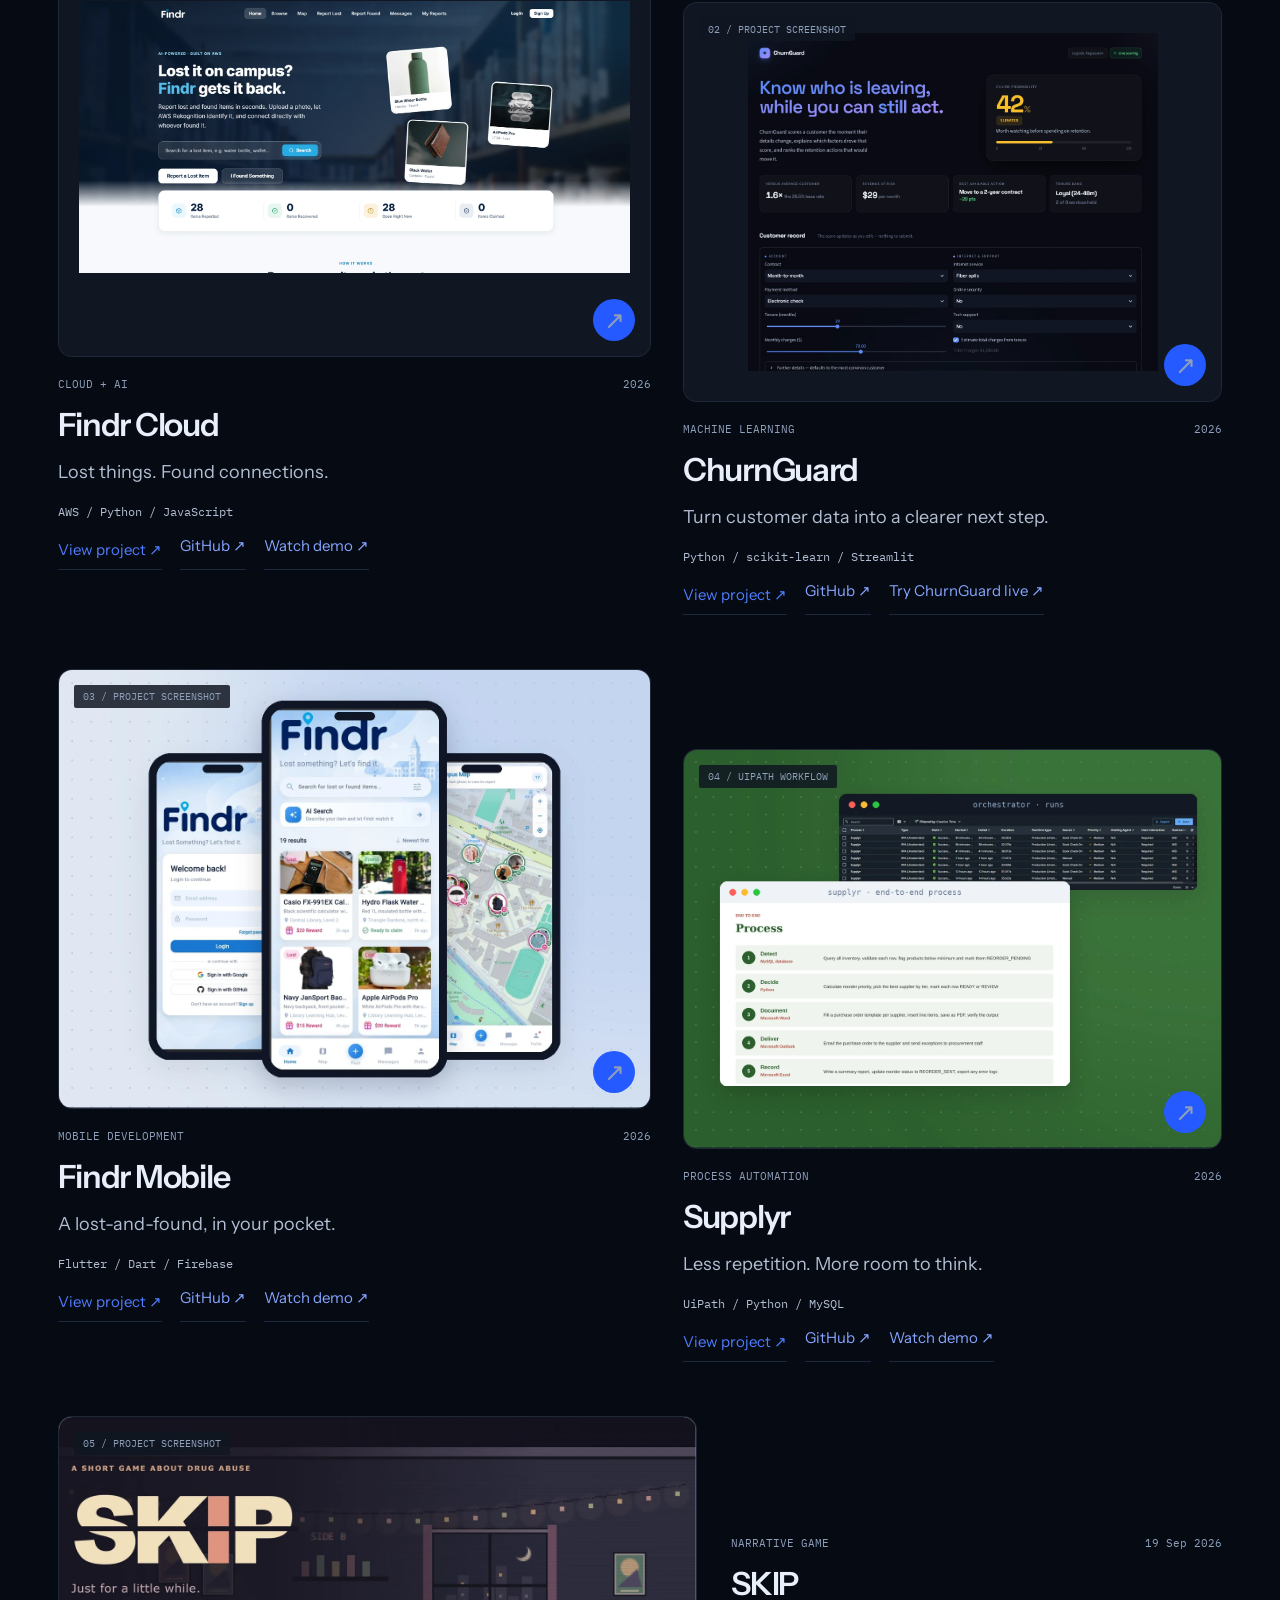
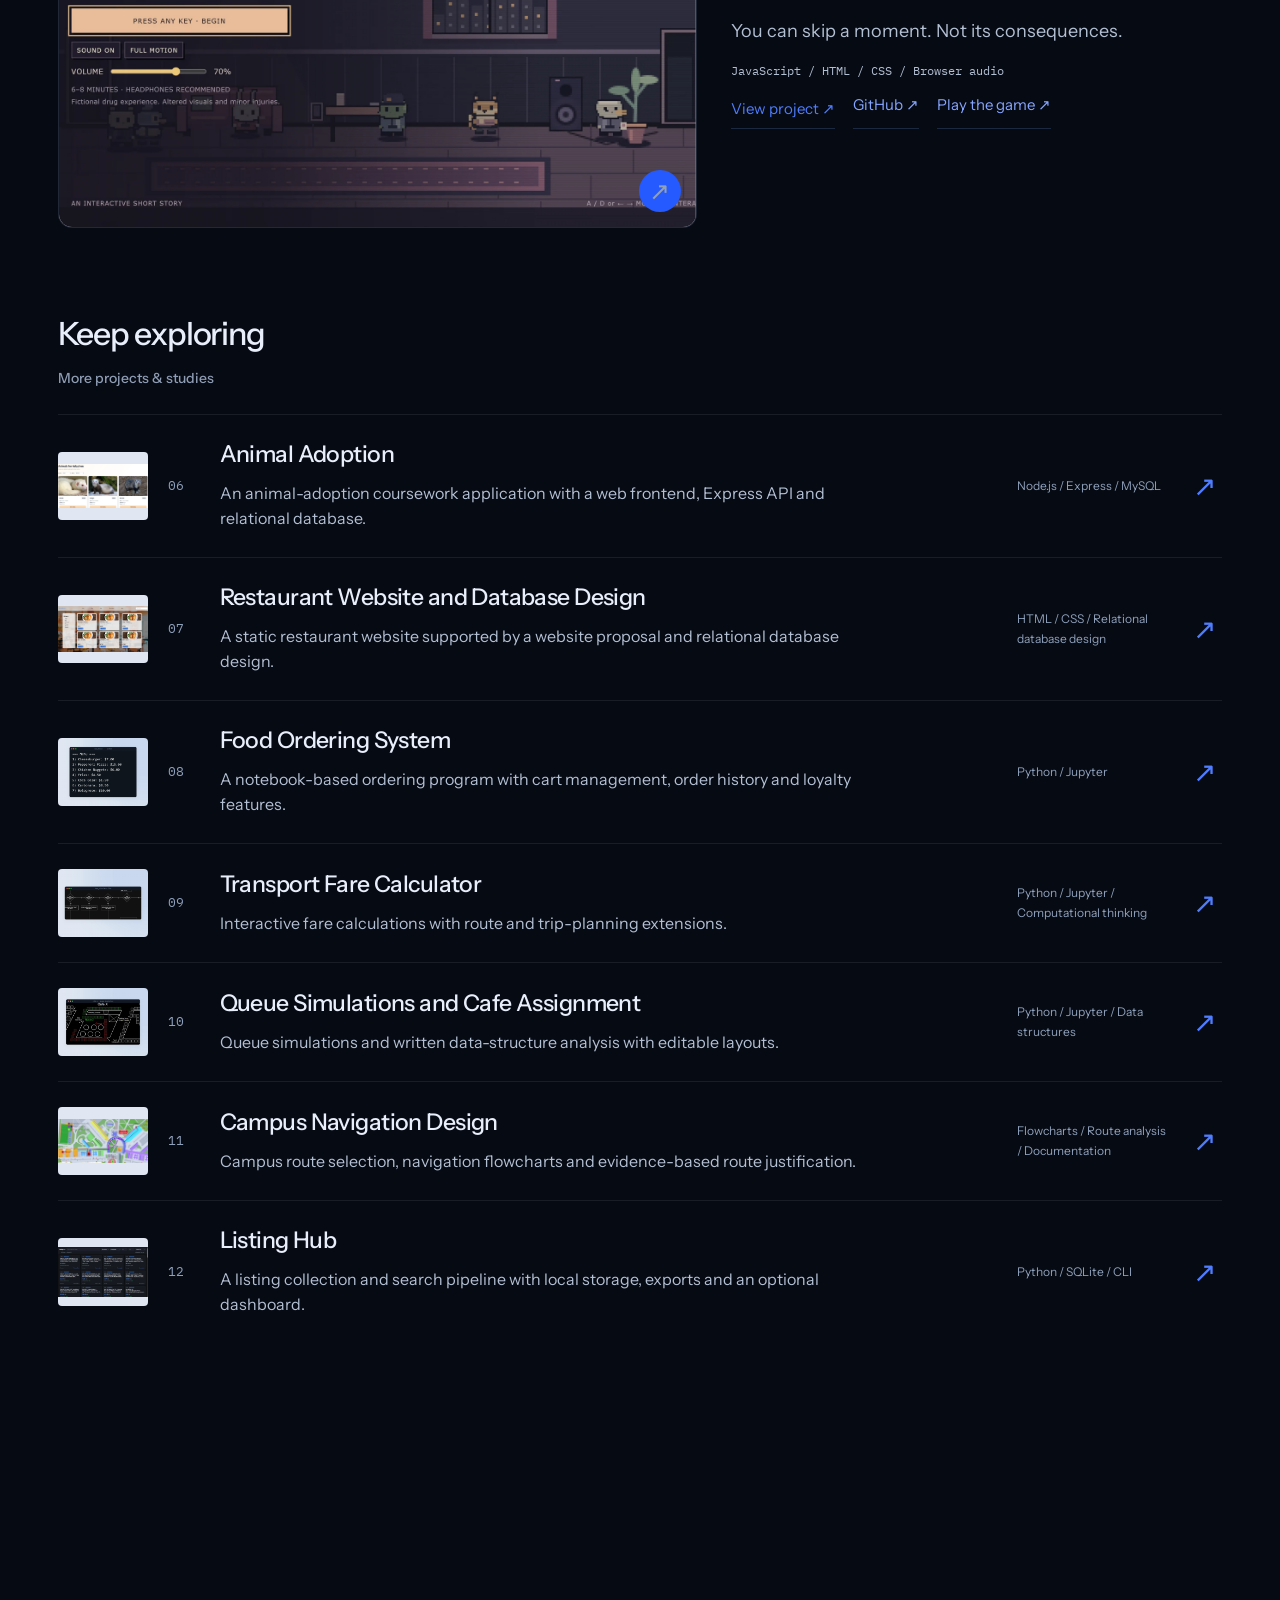
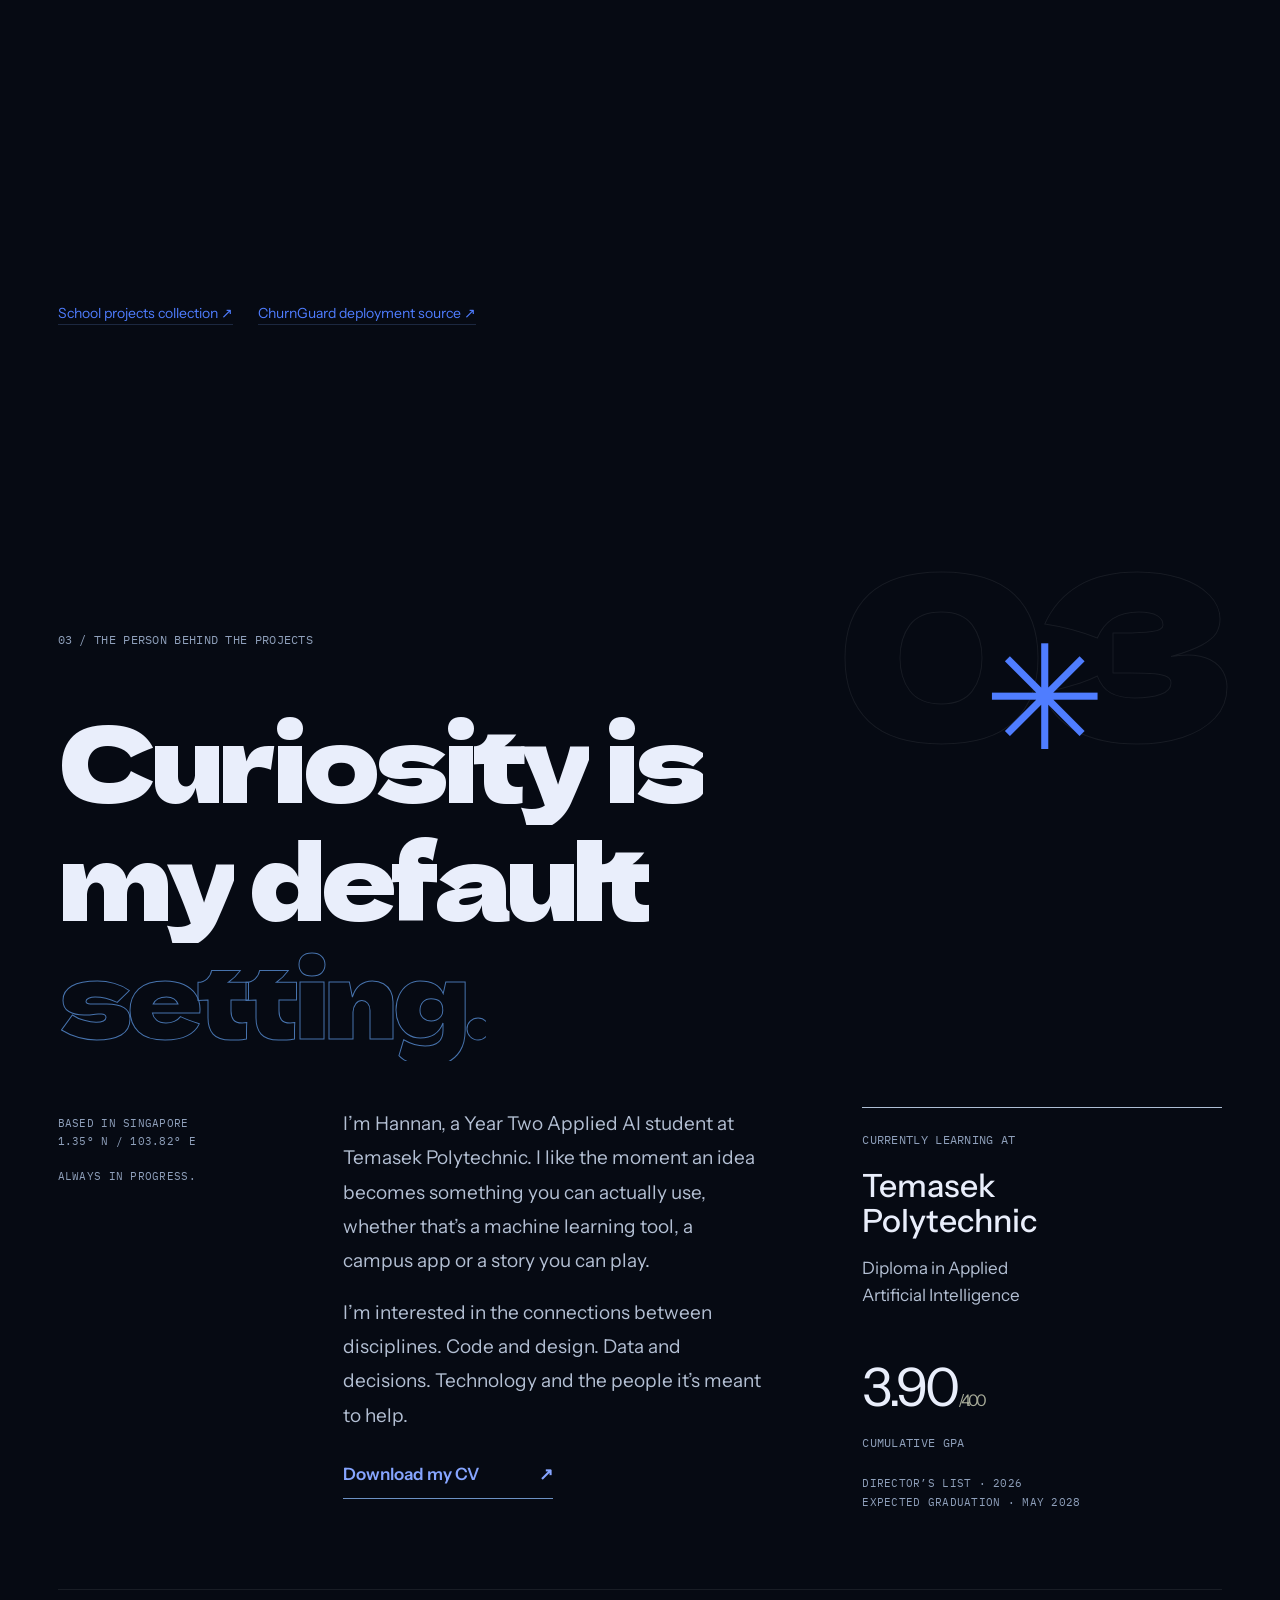
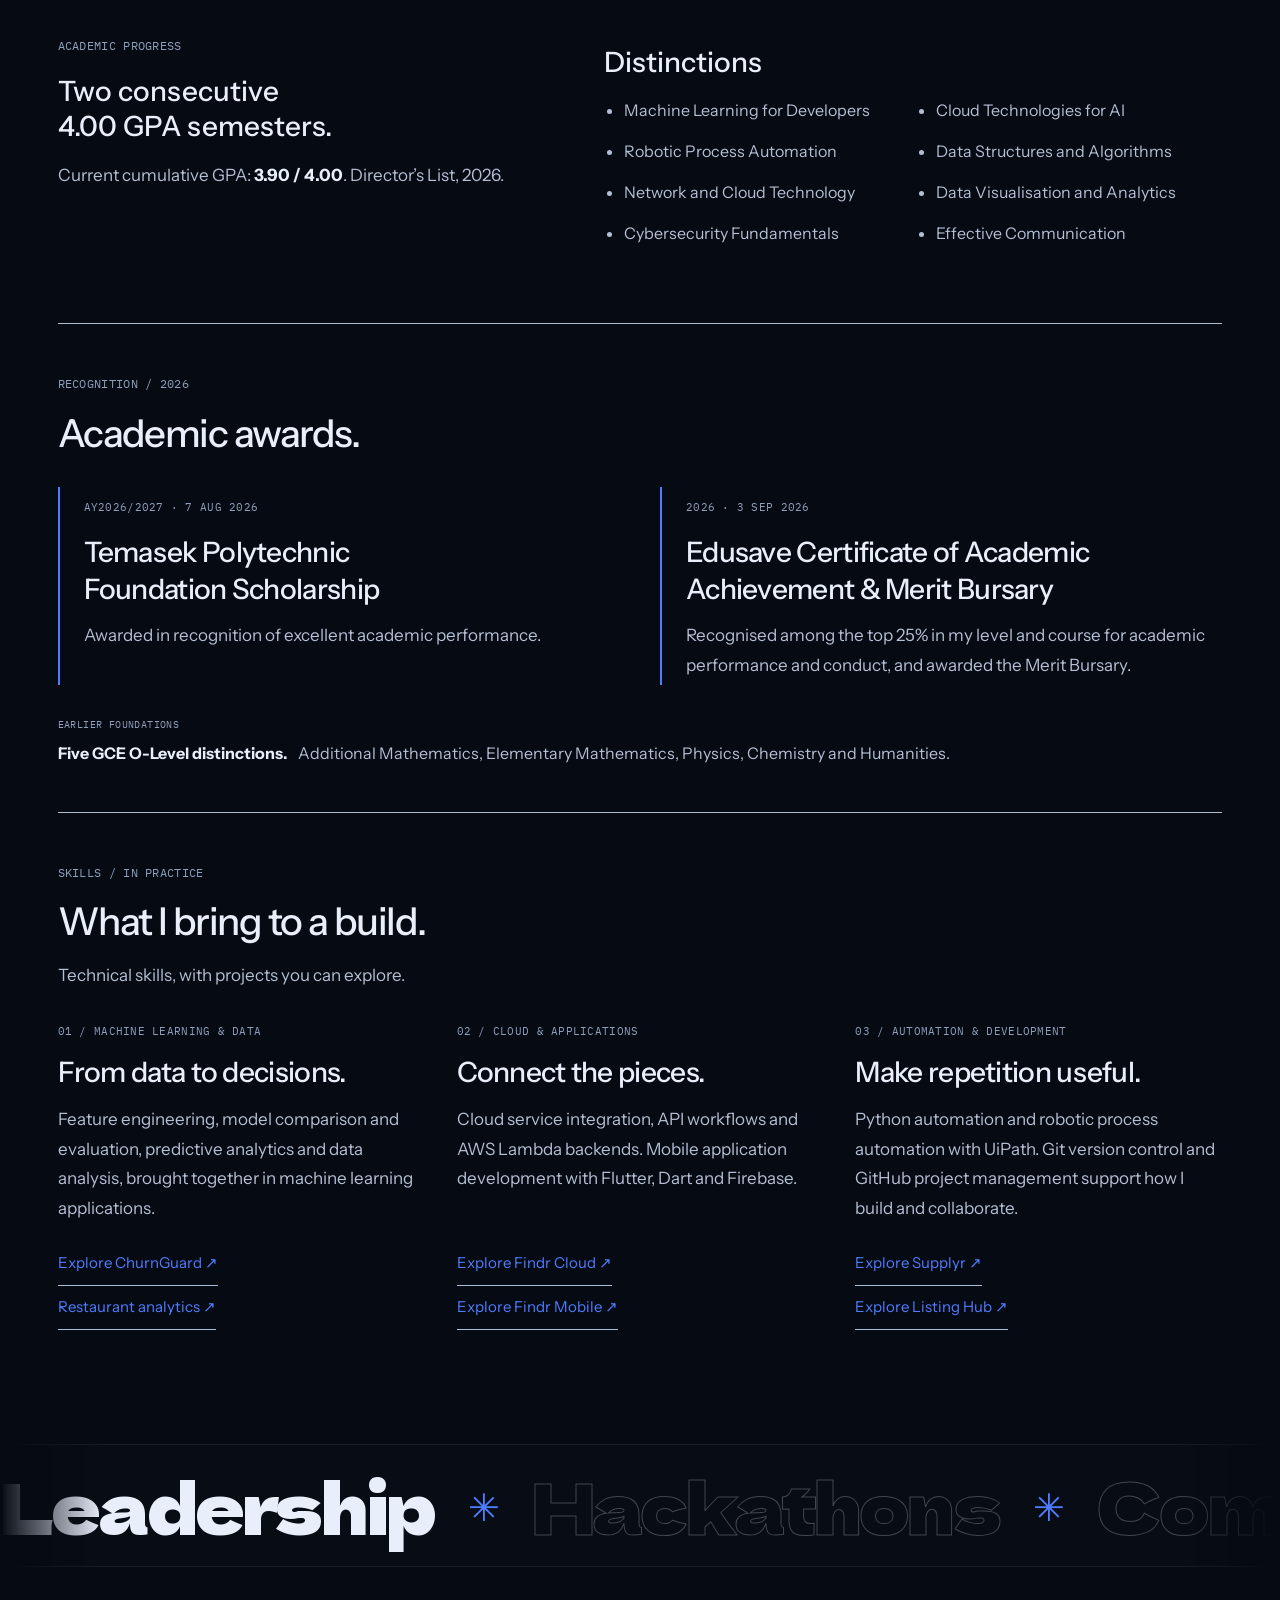
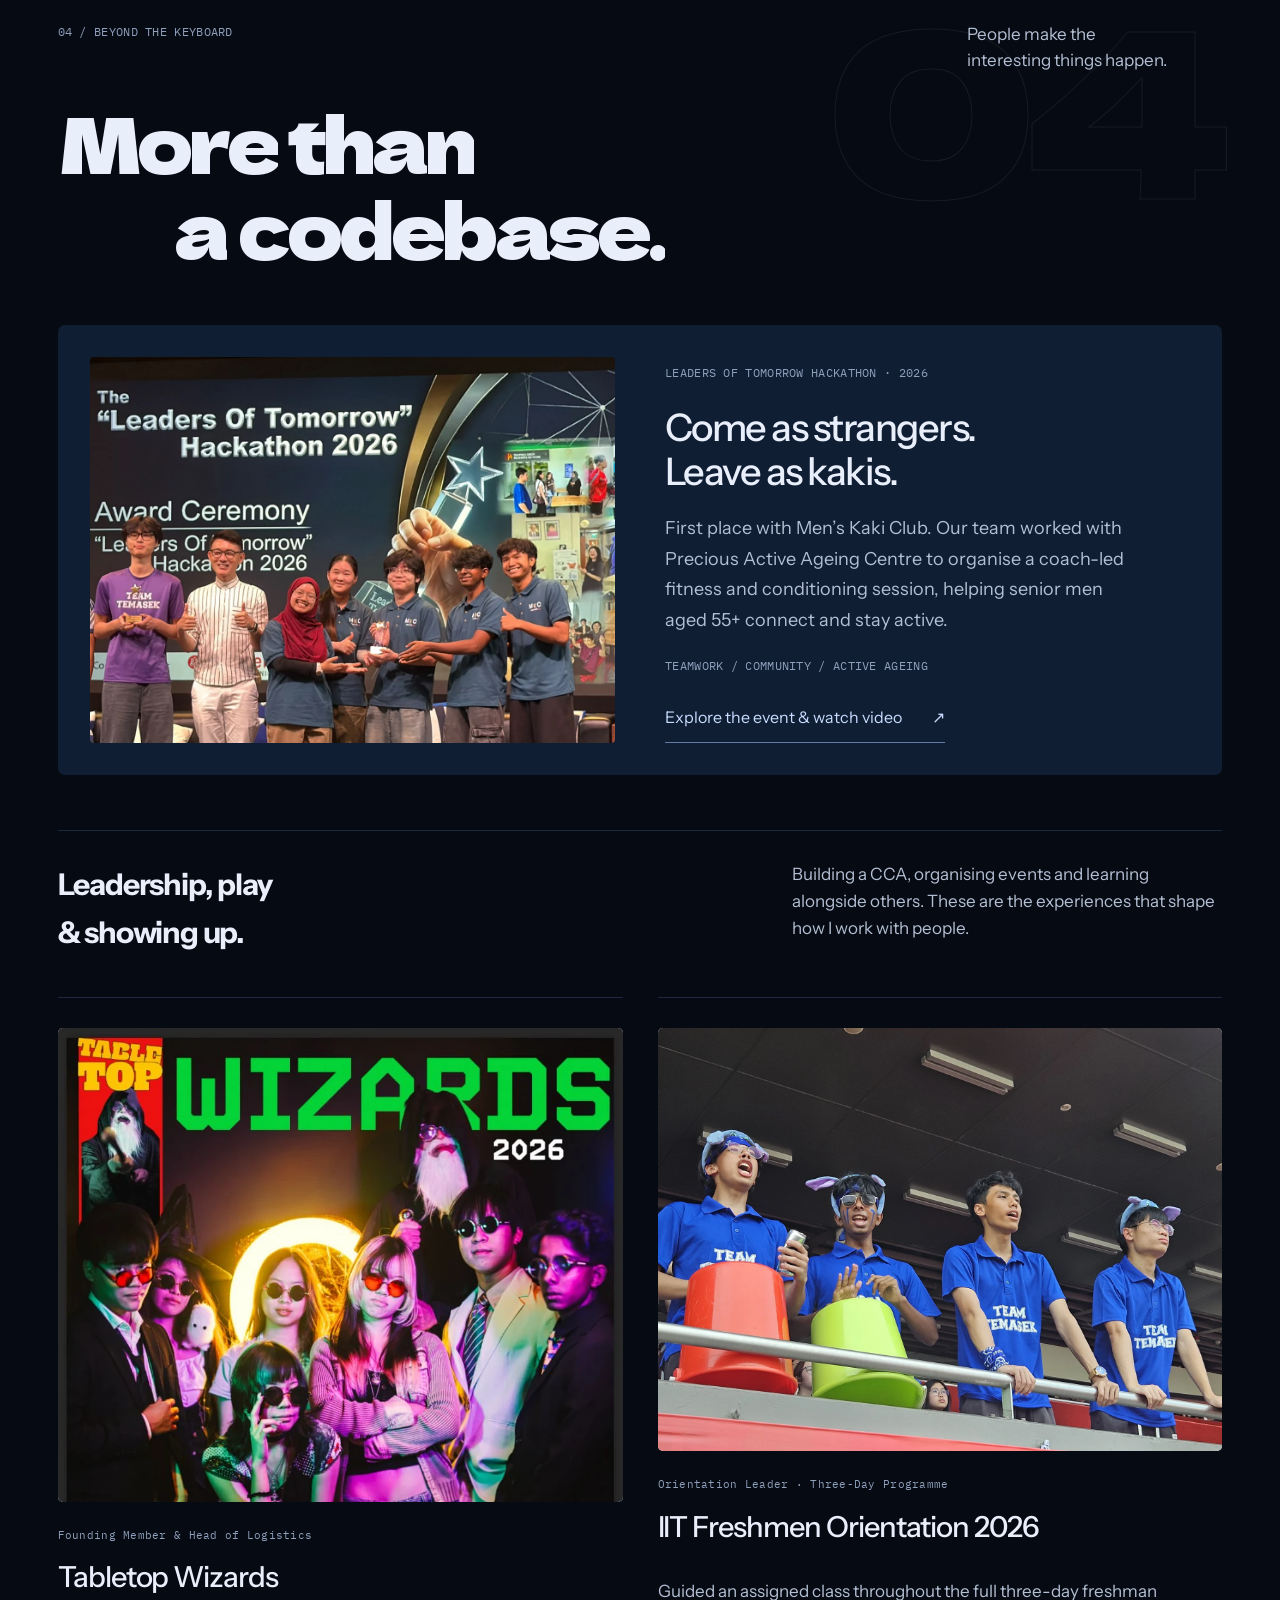
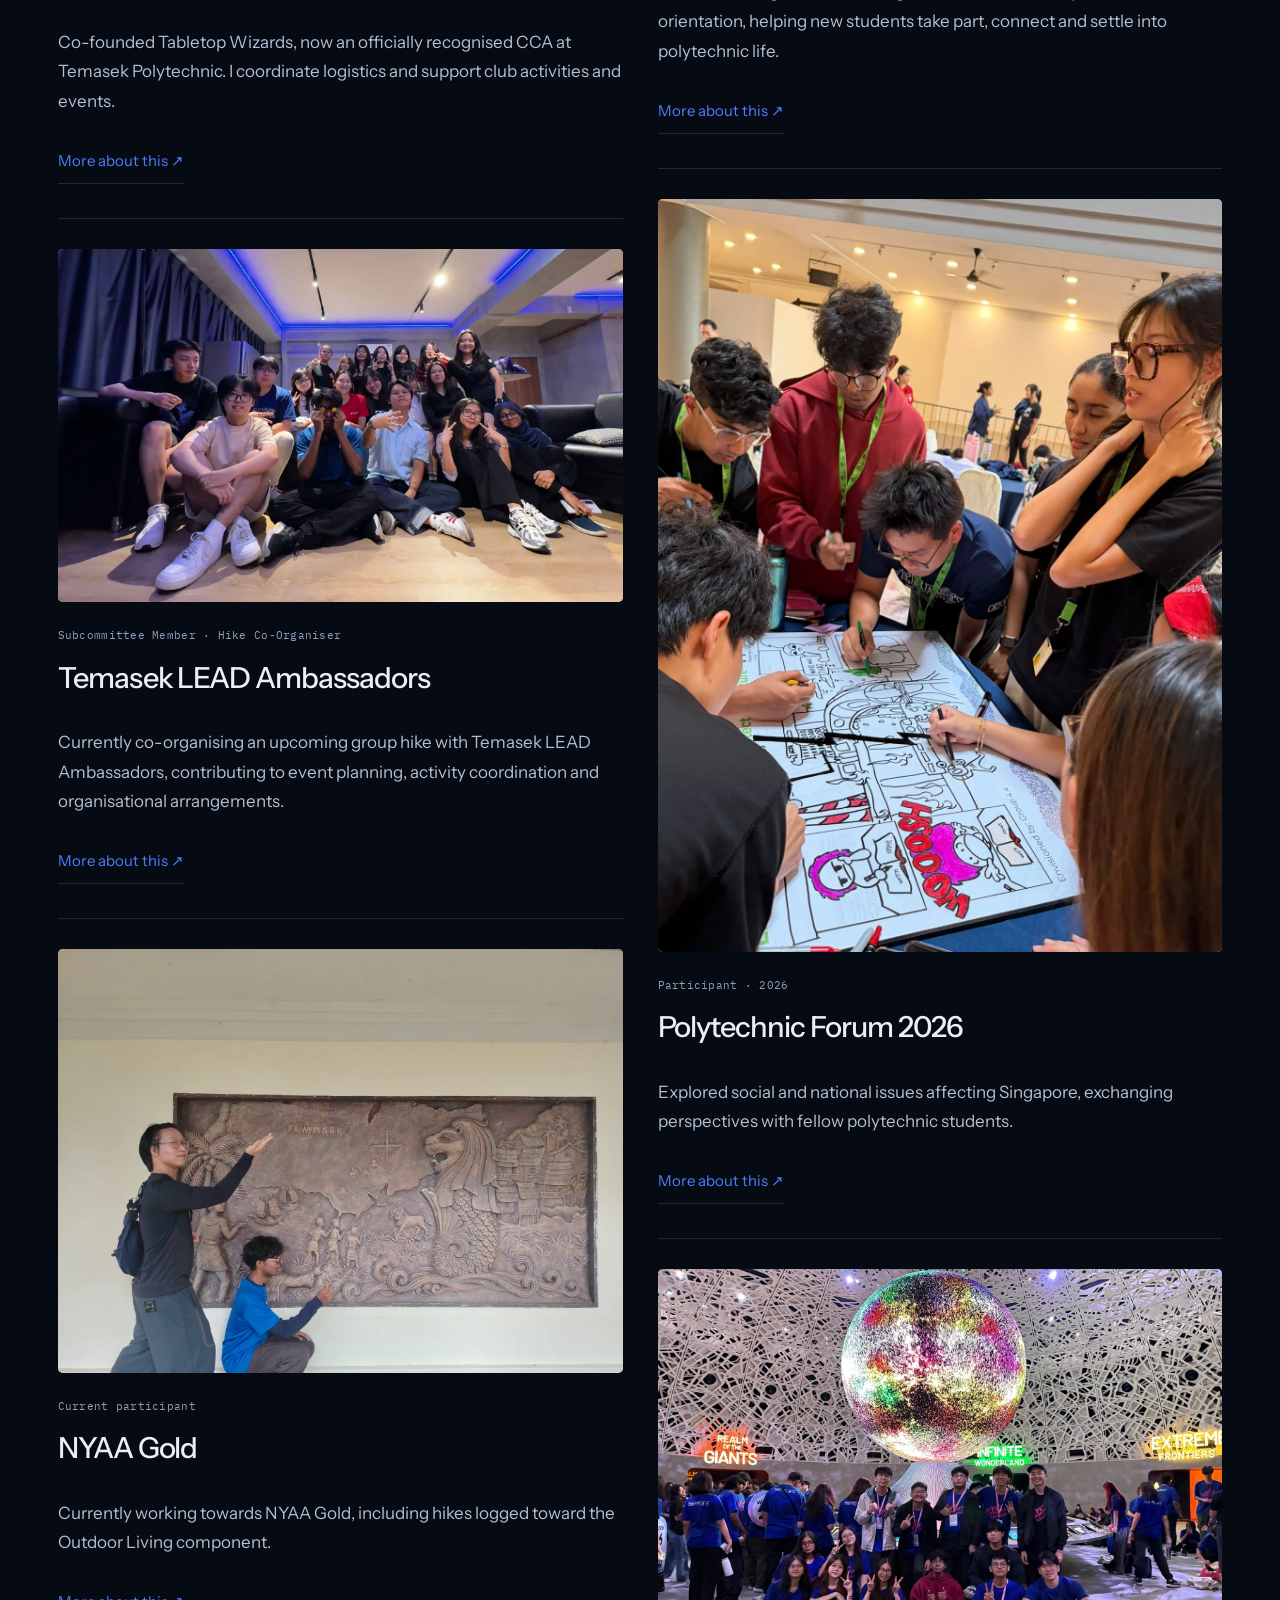
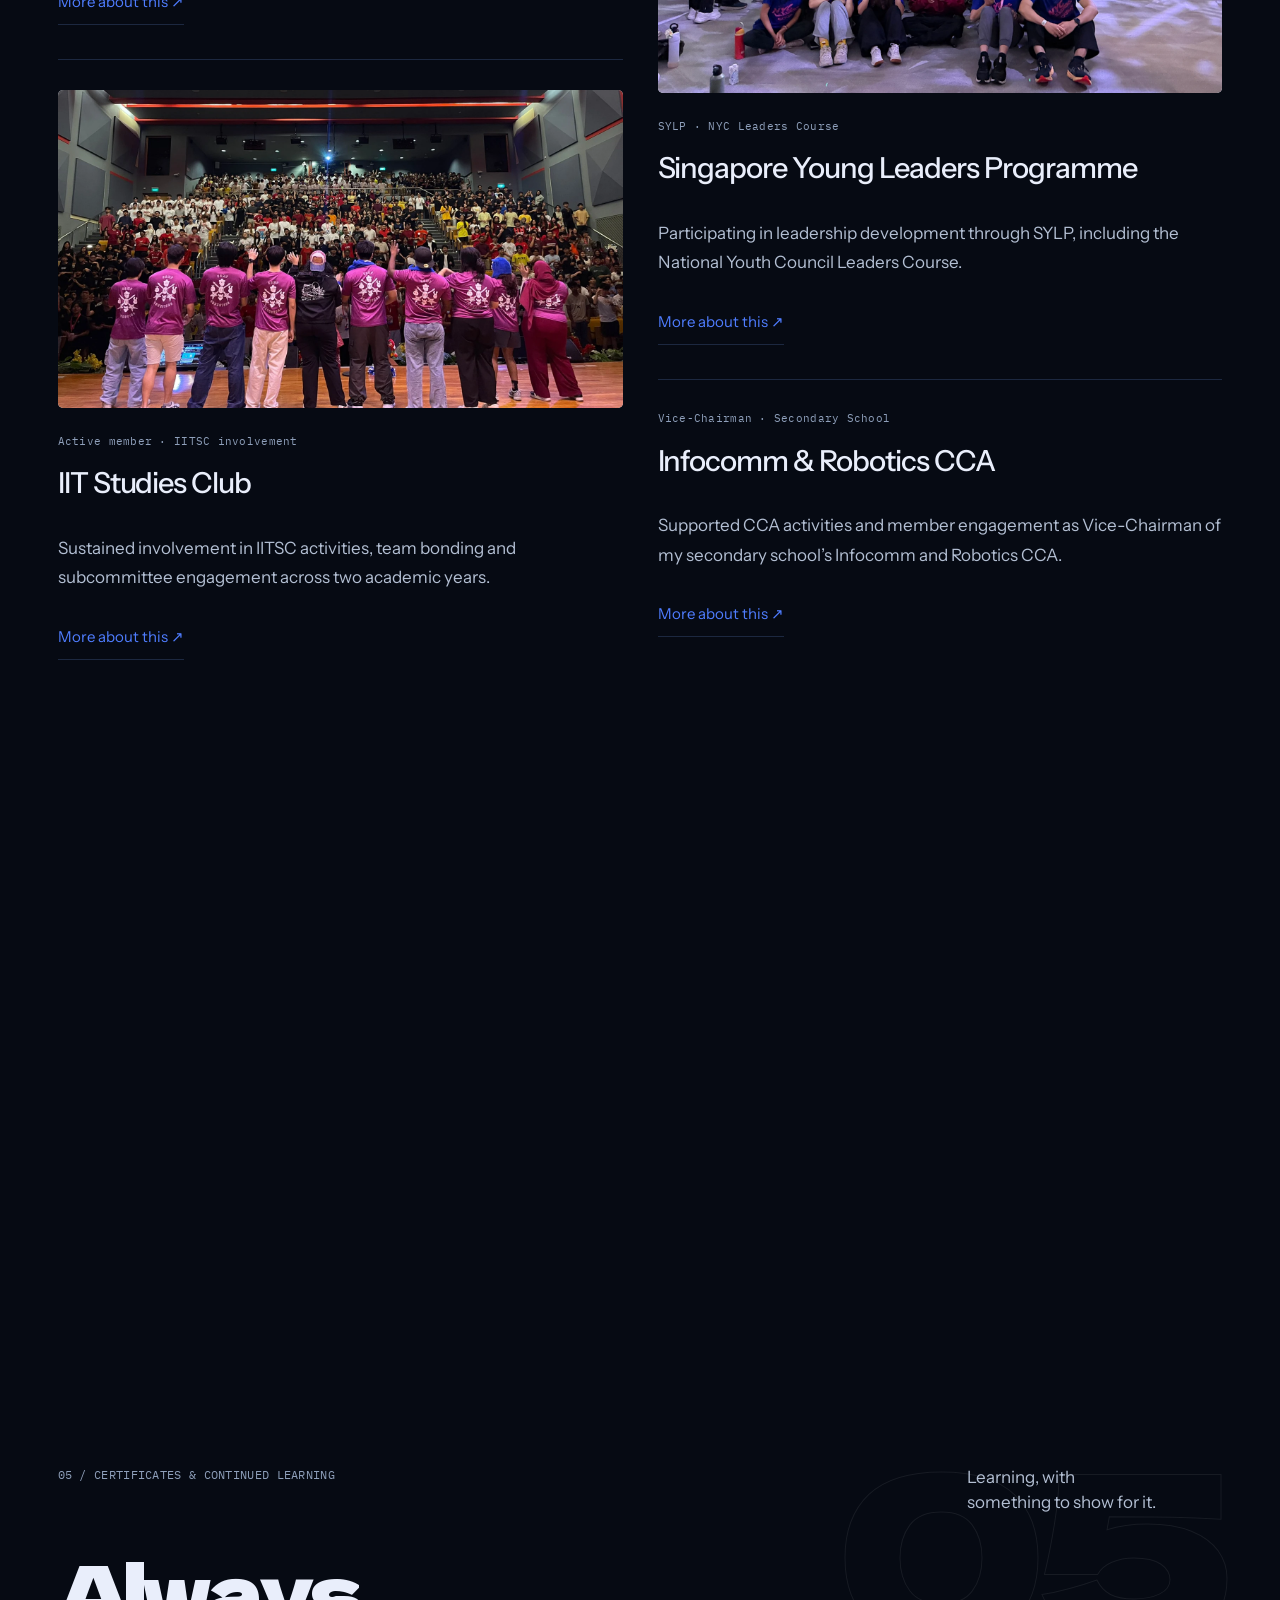
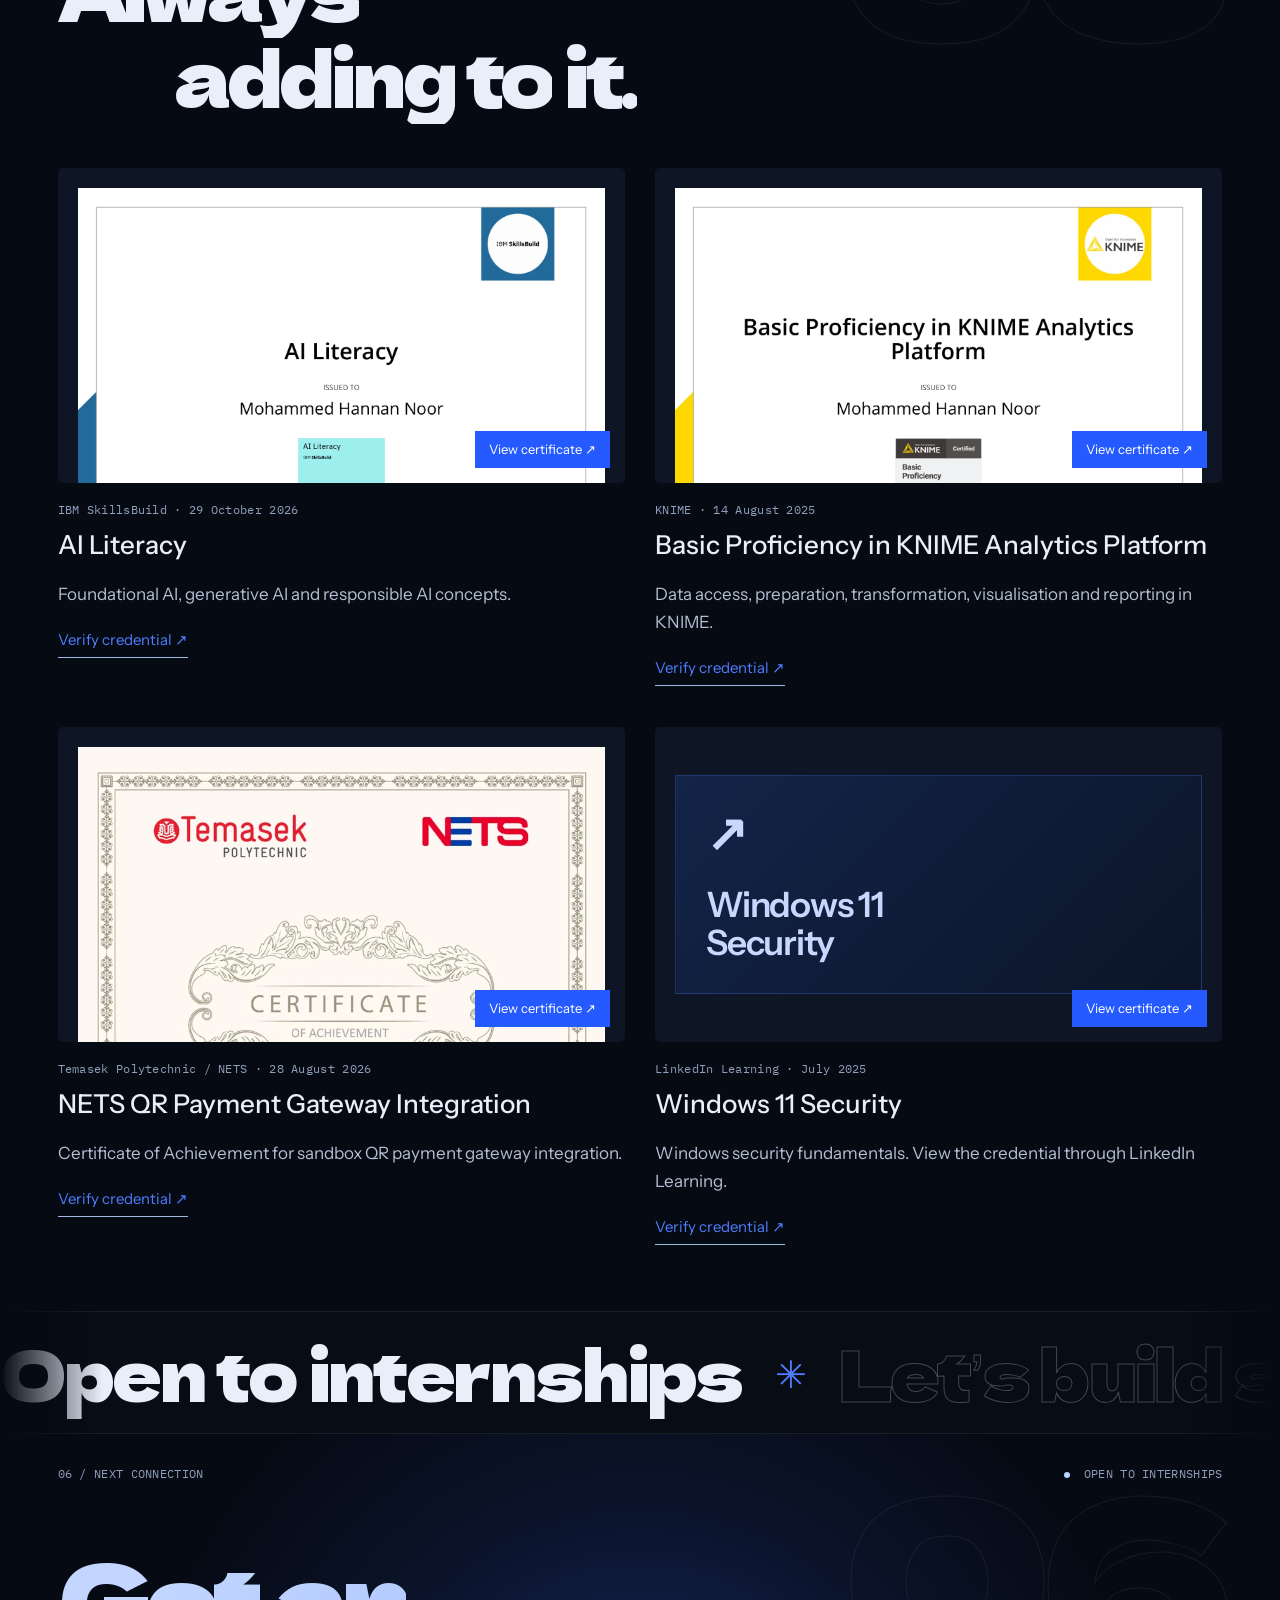
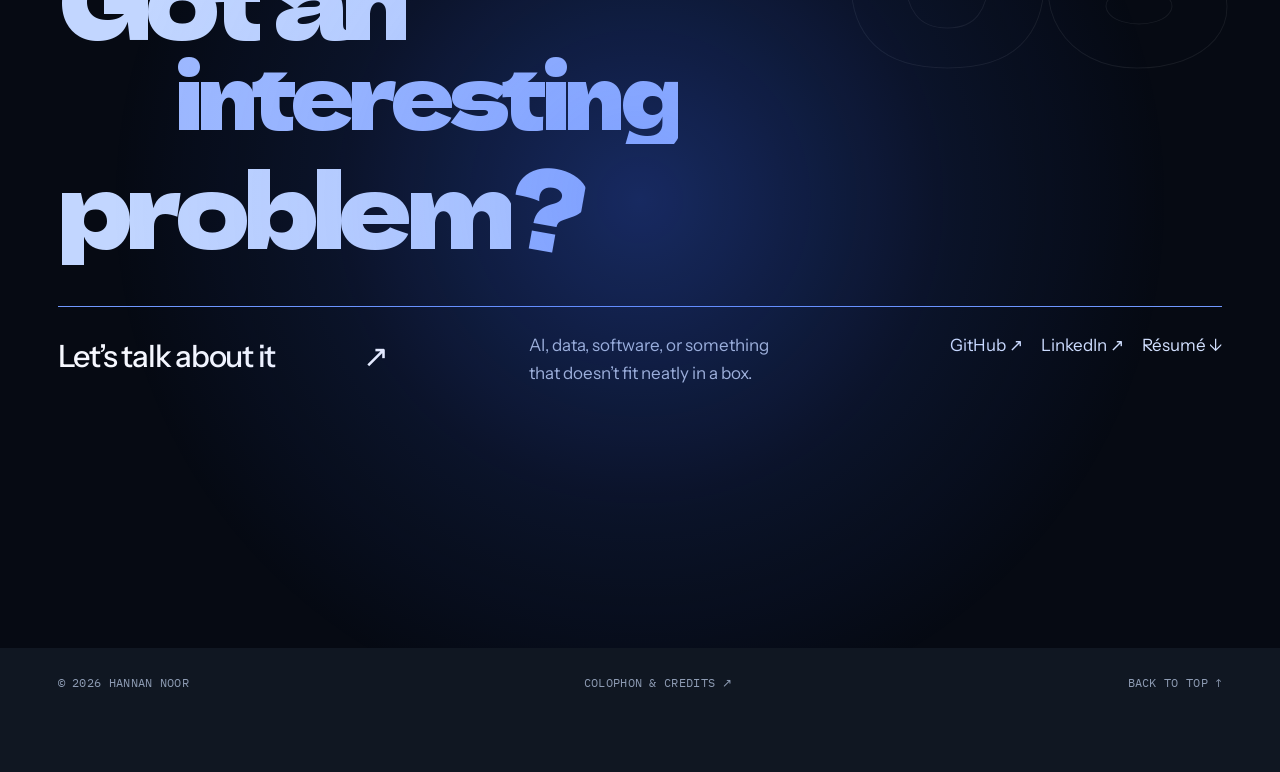
==== commit ea40488b: "3D hero name, fixed explorer layering, browse flow and new CV - HANNAN NOOR is now a 3D block (stack" ====
--- a/index.html
+++ b/index.html
@@ -8,9 +8,9 @@
   <meta property="og:title" content="Hannan Noor — Ideas into things">
   <meta property="og:description" content="Applied AI, creative development, and the connections between them.">
   <link rel="icon" href="assets/favicon.svg" type="image/svg+xml">
-  <link rel="stylesheet" href="fonts.css"><link rel="stylesheet" href="style.css"><link rel="stylesheet" href="revision.css"><link rel="stylesheet" href="direction.css?v=16"><link rel="stylesheet" href="lab.css?v=22">
+  <link rel="stylesheet" href="fonts.css"><link rel="stylesheet" href="style.css"><link rel="stylesheet" href="revision.css"><link rel="stylesheet" href="direction.css?v=16"><link rel="stylesheet" href="lab.css?v=27">
   <script type="importmap">{"imports":{"three":"./vendor/three.module.js"}}</script>
-  <script type="module" src="app.js?v=21"></script>
+  <script type="module" src="app.js?v=25"></script>
 </head>
 <body>
   <a class="skip-link" href="#work">Skip to selected work</a>
@@ -61,7 +61,7 @@
     <section class="about section-wrap" id="about" tabindex="-1" aria-labelledby="about-title">
       <div class="about-top"><span class="eyebrow mono reveal">03 / THE PERSON BEHIND THE PROJECTS</span><span class="about-symbol" aria-hidden="true">✳</span></div>
       <h2 id="about-title" class="display reveal">Curiosity is<br>my default<br><span class="outline-text">setting.</span></h2>
-      <div class="about-bottom"><div class="about-coordinate mono reveal">BASED IN SINGAPORE<br>1.35° N / 103.82° E<br><br>ALWAYS IN PROGRESS.</div><div class="about-story reveal"><p>I’m Hannan, a Year Two Applied AI student at Temasek Polytechnic. I like the moment an idea becomes something you can actually use, whether that’s a machine learning tool, a campus app or a story you can play.</p><p>I’m interested in the connections between disciplines. Code and design. Data and decisions. Technology and the people it’s meant to help.</p><a class="text-link" href="assets/Hannan-Noor-CV.pdf" download>Download my CV <span>↗</span></a></div><div class="education-note reveal"><span class="mono">CURRENTLY LEARNING AT</span><h3>Temasek<br>Polytechnic</h3><p>Diploma in Applied<br>Artificial Intelligence</p><div class="gpa"><strong>3.90<span>/4.00</span></strong><span class="mono">CUMULATIVE GPA</span></div><p class="mono small">DIRECTOR’S LIST · 2026<br>EXPECTED GRADUATION · MAY 2028</p></div></div>
+      <div class="about-bottom"><div class="about-coordinate mono reveal">BASED IN SINGAPORE<br>1.35° N / 103.82° E<br><br>ALWAYS IN PROGRESS.</div><div class="about-story reveal"><p>I’m Hannan, a Year Two Applied AI student at Temasek Polytechnic. I like the moment an idea becomes something you can actually use, whether that’s a machine learning tool, a campus app or a story you can play.</p><p>I’m interested in the connections between disciplines. Code and design. Data and decisions. Technology and the people it’s meant to help.</p><a class="text-link" href="assets/Hannan-Noor-CV.pdf?v=2" download>Download my CV <span>↗</span></a></div><div class="education-note reveal"><span class="mono">CURRENTLY LEARNING AT</span><h3>Temasek<br>Polytechnic</h3><p>Diploma in Applied<br>Artificial Intelligence</p><div class="gpa"><strong>3.90<span>/4.00</span></strong><span class="mono">CUMULATIVE GPA</span></div><p class="mono small">DIRECTOR’S LIST · 2026<br>EXPECTED GRADUATION · MAY 2028</p></div></div>
 <div class="academic-panel reveal"><div><span class="mono">ACADEMIC PROGRESS</span><h3>Two consecutive<br>4.00 GPA semesters.</h3><p>Current cumulative GPA: <strong>3.90 / 4.00</strong>. Director’s List, 2026.</p></div><div><h3>Distinctions</h3><ul><li>Machine Learning for Developers</li><li>Cloud Technologies for AI</li><li>Robotic Process Automation</li><li>Data Structures and Algorithms</li><li>Network and Cloud Technology</li><li>Data Visualisation and Analytics</li><li>Cybersecurity Fundamentals</li><li>Effective Communication</li></ul></div></div>
       <div class="awards-panel reveal" aria-labelledby="awards-title">
         <div class="panel-heading"><span class="eyebrow mono">RECOGNITION / 2026</span><h3 id="awards-title">Academic awards.</h3></div>
@@ -90,7 +90,7 @@
     </section>
 
     <section class="credential-section section-wrap" id="certificates" tabindex="-1" aria-labelledby="certificate-title"><div class="section-top reveal"><span class="eyebrow mono">05 / CERTIFICATES & CONTINUED LEARNING</span><p>Learning, with<br>something to show for it.</p></div><h2 class="display reveal" id="certificate-title">Always<br><span class="indented">adding to it.</span></h2><div id="certificate-grid" class="certificate-grid"></div></section>
-    <section class="contact section-wrap" id="contact" tabindex="-1" aria-labelledby="contact-title"><div class="contact-top mono"><span>06 / NEXT CONNECTION</span><span><span class="status-dot"></span> OPEN TO INTERNSHIPS</span></div><h2 id="contact-title" class="display reveal">Got an<br><span>interesting</span><br>problem<span class="contact-question">?</span></h2><div class="contact-bottom"><a class="contact-email" href="mailto:noorhannan125@gmail.com">Let’s talk about it <span>↗</span></a><p>AI, data, software, or something<br>that doesn’t fit neatly in a box.</p><div><a href="https://github.com/hannannoor" target="_blank" rel="noopener noreferrer">GitHub ↗</a><a href="https://www.linkedin.com/in/hannan-noor-875648361/" target="_blank" rel="noopener noreferrer">LinkedIn ↗</a><a href="assets/Hannan-Noor-CV.pdf" download>Résumé ↓</a></div></div></section>
+    <section class="contact section-wrap" id="contact" tabindex="-1" aria-labelledby="contact-title"><div class="contact-top mono"><span>06 / NEXT CONNECTION</span><span><span class="status-dot"></span> OPEN TO INTERNSHIPS</span></div><h2 id="contact-title" class="display reveal">Got an<br><span>interesting</span><br>problem<span class="contact-question">?</span></h2><div class="contact-bottom"><a class="contact-email" href="mailto:noorhannan125@gmail.com">Let’s talk about it <span>↗</span></a><p>AI, data, software, or something<br>that doesn’t fit neatly in a box.</p><div><a href="https://github.com/hannannoor" target="_blank" rel="noopener noreferrer">GitHub ↗</a><a href="https://www.linkedin.com/in/hannan-noor-875648361/" target="_blank" rel="noopener noreferrer">LinkedIn ↗</a><a href="assets/Hannan-Noor-CV.pdf?v=2" download>Résumé ↓</a></div></div></section>
   </main>
   <div class="site-search" id="site-search" role="dialog" aria-modal="true" aria-labelledby="site-search-label" hidden>
     <div class="search-box">
--- a/lab.css
+++ b/lab.css
@@ -91,7 +91,8 @@
 /* ---------- Big section numbers ---------- */
 .lab-num{position:absolute;right:var(--gutter);top:40px;font:400 clamp(120px,18vw,300px)/.8 var(--display);letter-spacing:-.06em;color:transparent;-webkit-text-stroke:1px #ffffff12;pointer-events:none;z-index:0;user-select:none}
 main>section{position:relative}
-main>section>*{position:relative;z-index:1}
+.lab-num{z-index:0}
+main>section>*:not(.lab-num){position:relative}
 
 /* ---------- Scroll-linked image parallax ---------- */
 .lab-parallax{will-change:transform}
@@ -135,3 +136,29 @@
 html.lab .contact .contact-question{color:var(--cyan)}
 html.lab .contact-email{font-size:clamp(24px,2.4vw,36px)}
 @media (prefers-reduced-motion:reduce){.contact:after{animation:none}}
+
+/* ---------- 3D hero name ---------- */
+.hero-copy{perspective:900px;perspective-origin:30% 40%}
+#hero-name.lab3d{position:relative;transform-style:preserve-3d;transform-origin:40% 50%;will-change:transform}
+.lab3d-face,.lab3d-layer{display:block}
+.lab3d-face{position:relative;transform:translateZ(0)}
+.lab3d-layer{position:absolute;inset:0;transform:translateZ(var(--z));pointer-events:none;user-select:none;opacity:0;transition:opacity .5s ease}
+.lab3d-ready .lab3d-layer{opacity:1}
+/* side walls: dark blue that gets deeper towards the back */
+.lab3d-layer,.lab3d-layer *{color:color-mix(in srgb,#2a4fb8,#050a18 calc(var(--k)*100%))!important;-webkit-text-fill-color:currentColor!important;background:none!important;animation:none!important}
+.lab3d-layer .second,.lab3d-layer .second *{color:color-mix(in srgb,#2f66ff,#04103a calc(var(--k)*100%))!important}
+.lab3d-layer .name-star{opacity:0}
+/* front face */
+.lab3d-face .name-line:first-child>span:not(.lab-shine){color:#f2f5ff}
+@media (prefers-reduced-motion:reduce){#hero-name.lab3d{transform:rotateX(6deg) rotateY(-12deg)}}
+
+/* The full-screen explorer always sits above the header and the section arrows. */
+html.lab .network-zone.fullscreen{z-index:1000}
+/* Touch screens: show only the touch hint, not both run together. */
+@media (pointer:coarse){html.lab .network-hint{font-size:0!important}html.lab .network-hint:after{font-size:11px!important}}
+html.lab .close-network{background:#ffffff0d!important;color:var(--ink)!important;border:1px solid #ffffff2e!important;border-radius:999px;padding:10px 16px!important;transition:background .2s,border-color .2s}
+html.lab .close-network:hover{background:#4f7dff26!important;border-color:var(--accent)!important}
+/* 3D name: once built, don't clip the depth layers at the line edges */
+.lab3d-ready .name-line{overflow:visible!important}
+
+.lab3d-t{font-style:normal}.lab3d-t:before{content:attr(data-t)}
